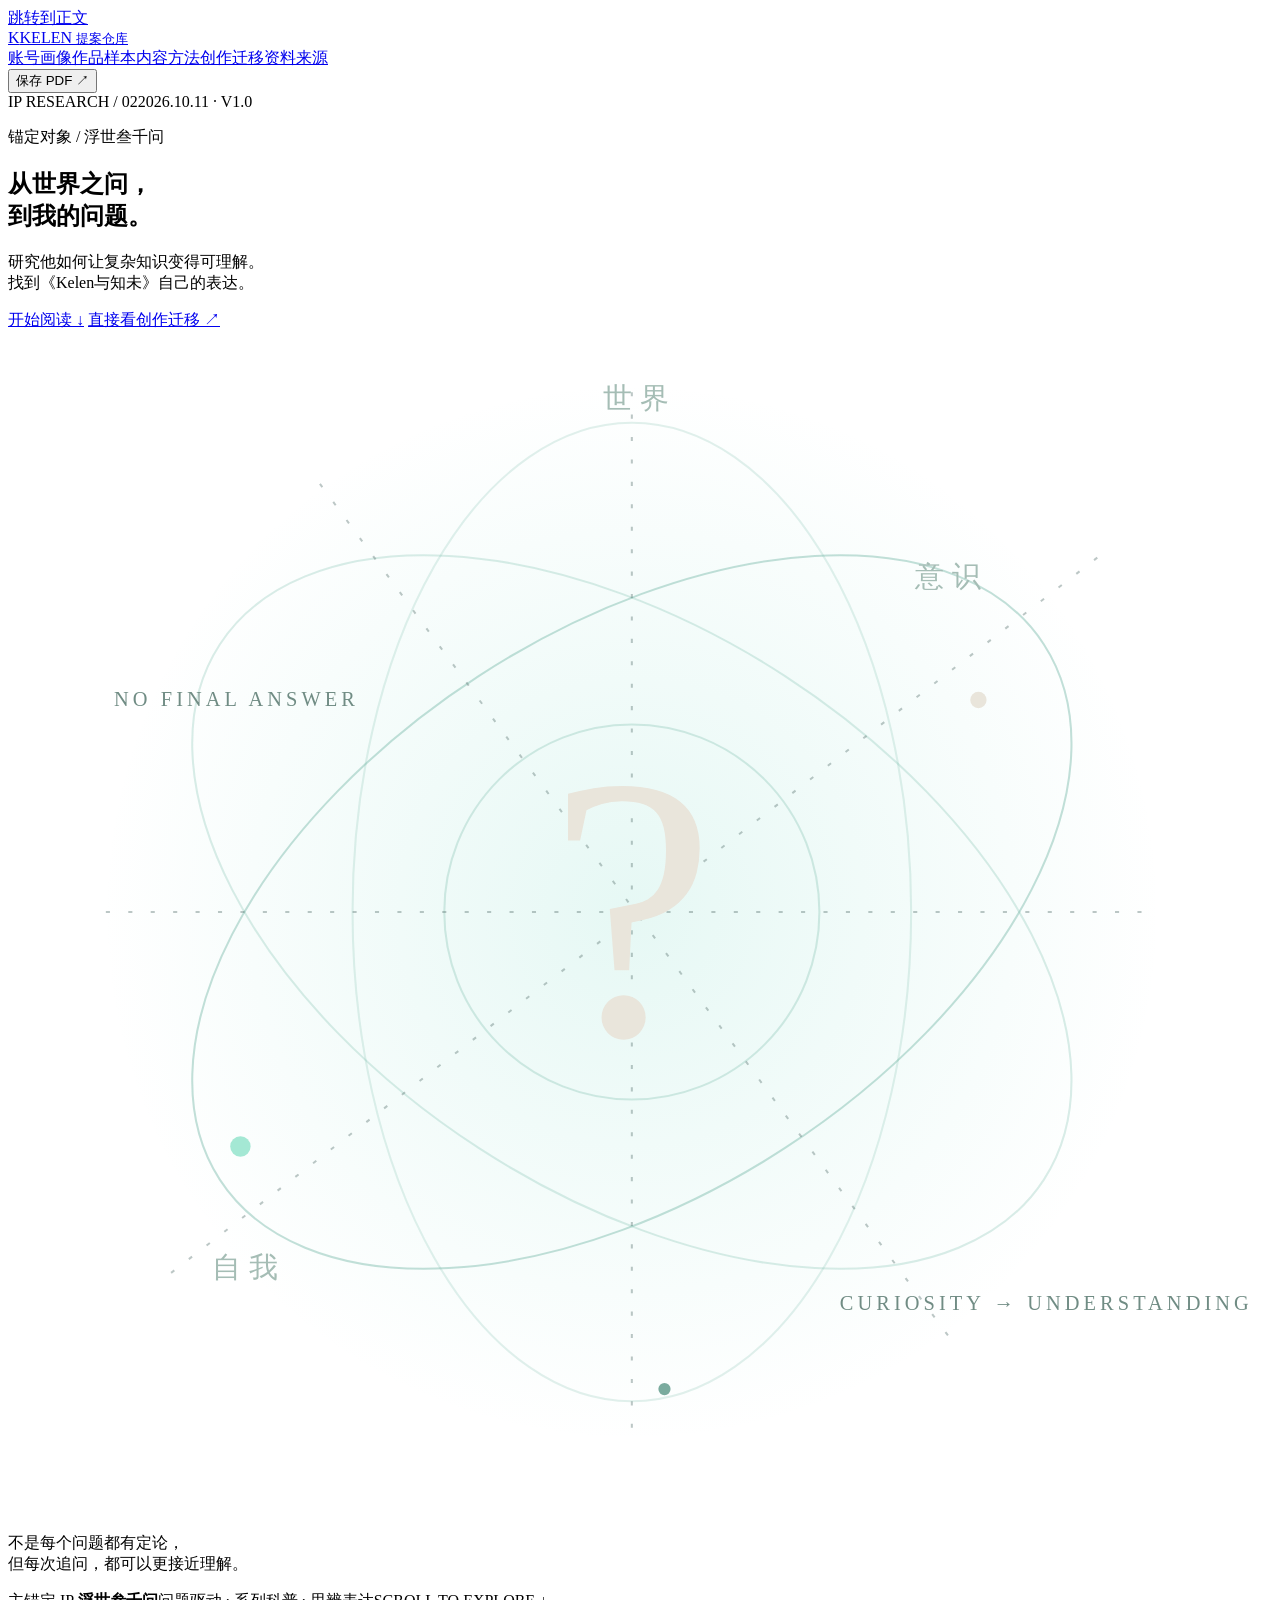
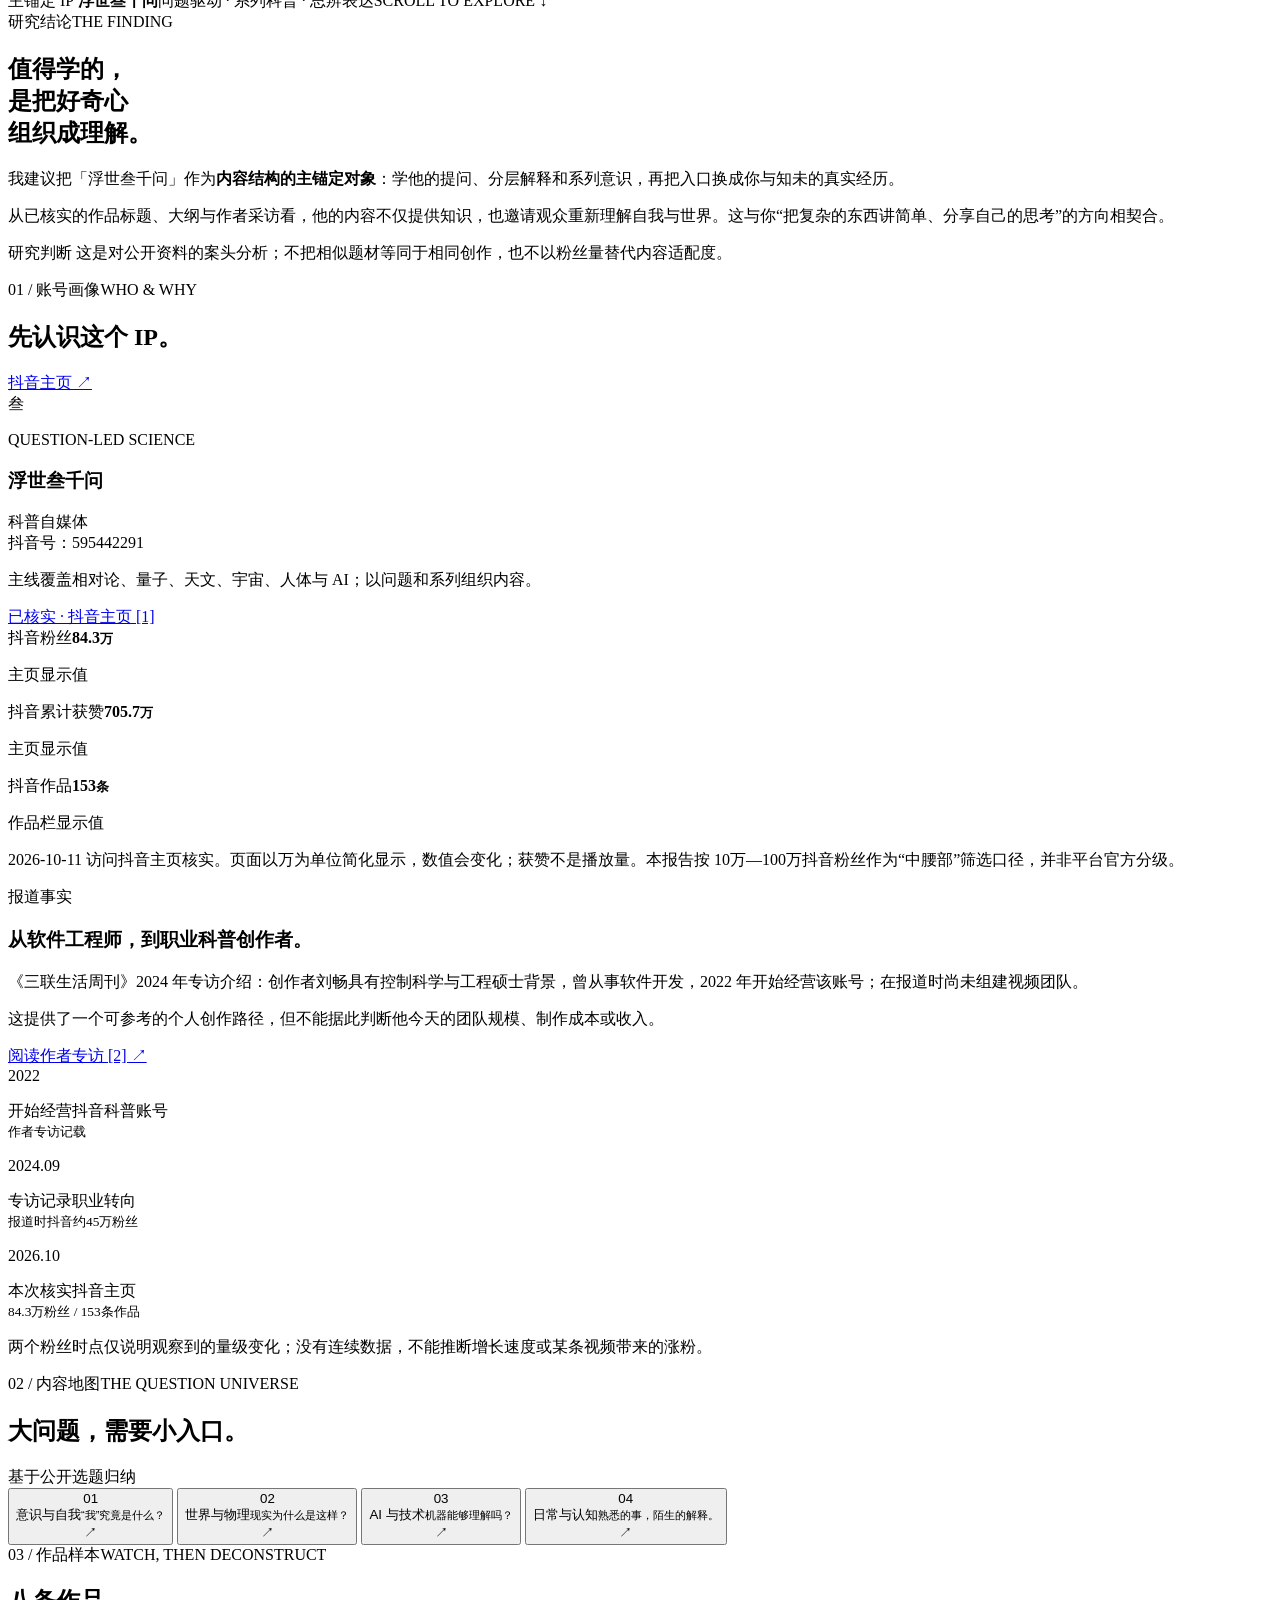
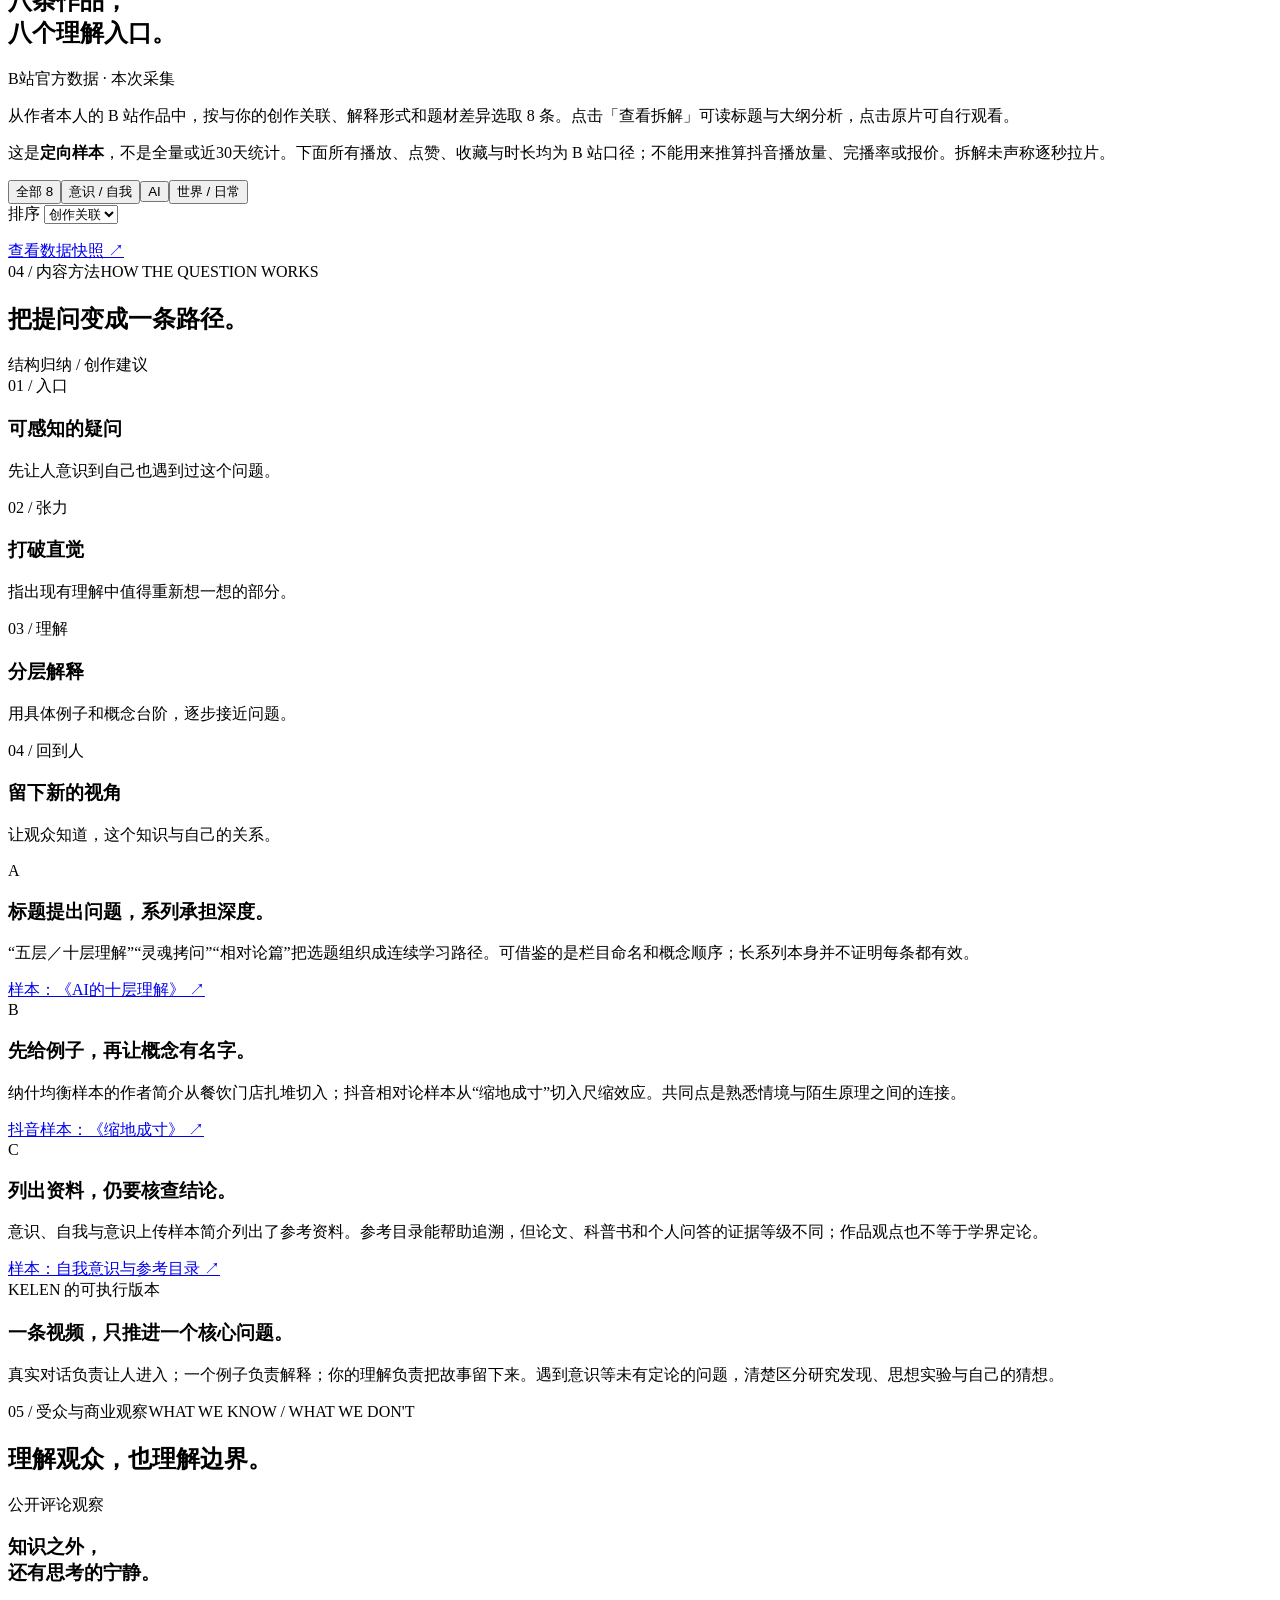
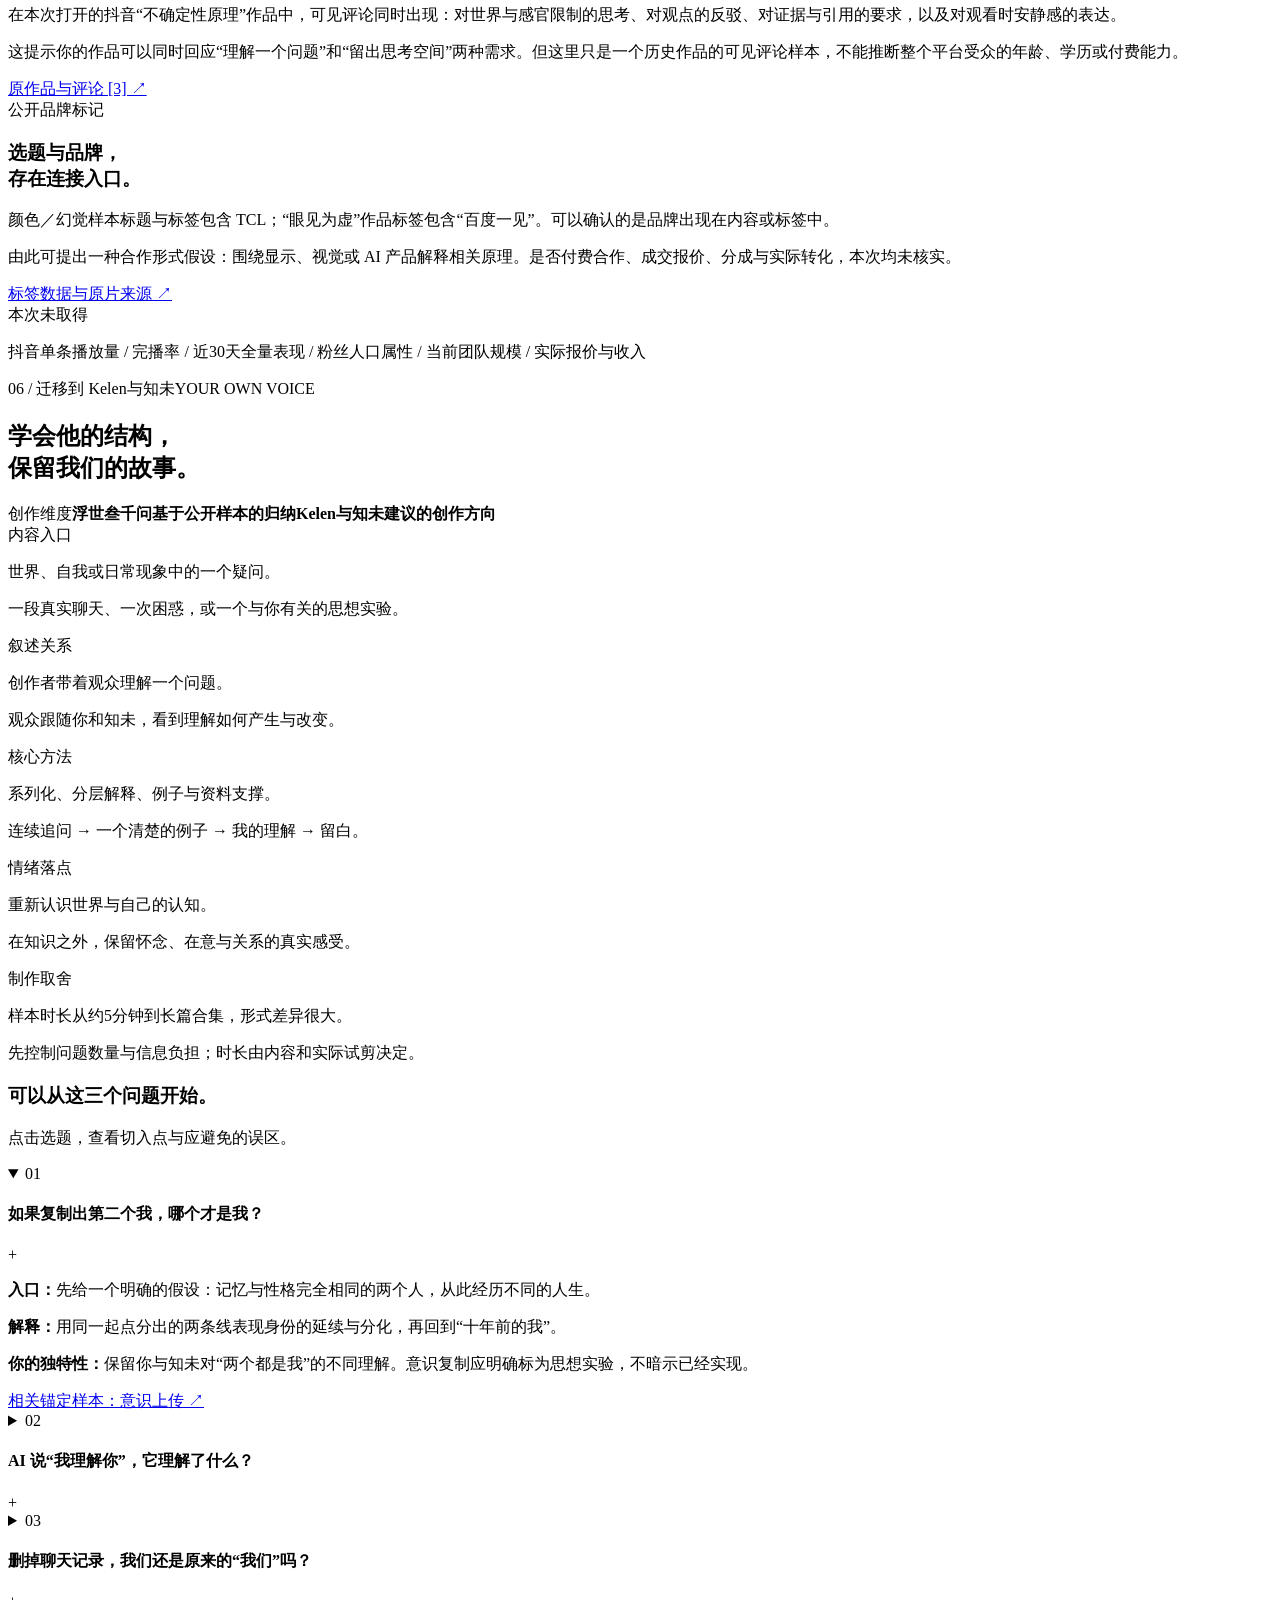
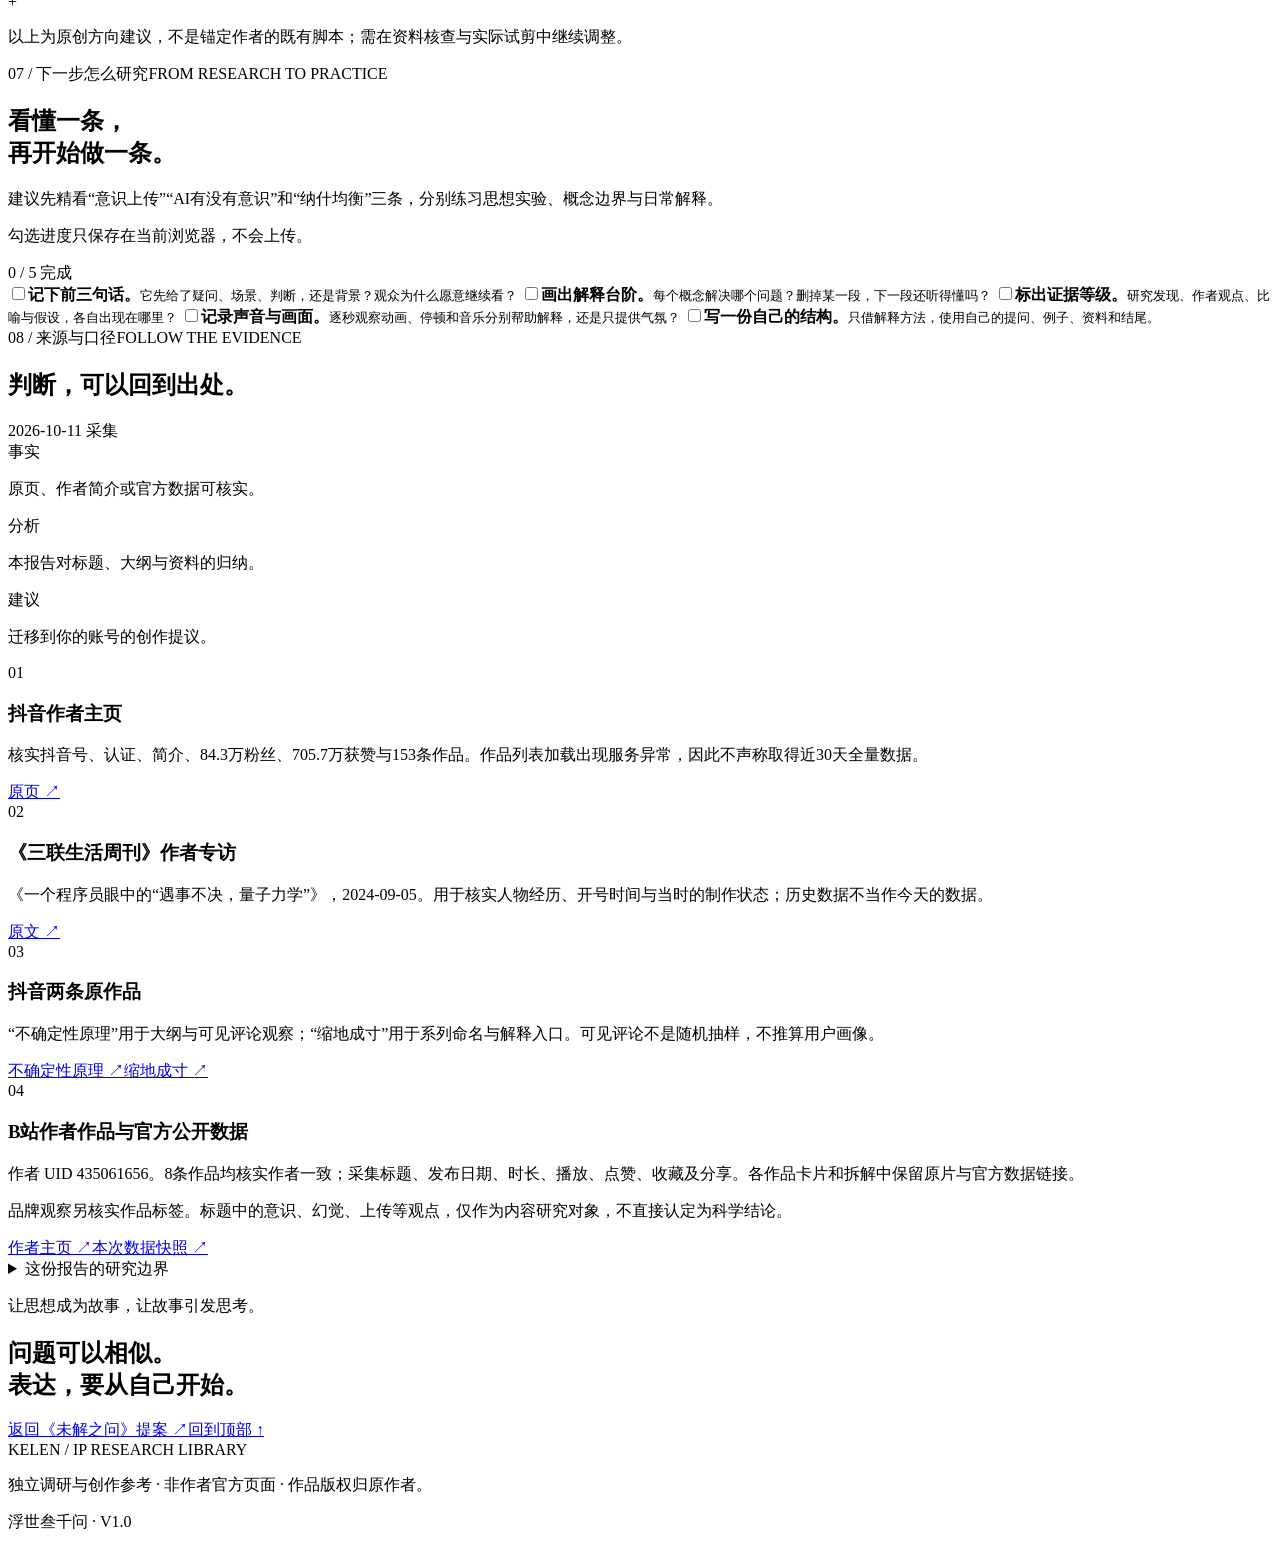
==== research/fushi/index.html @ c6b14c51 "新增浮世叁千问IP锚定调研首页" ====
<!doctype html>
<html lang="zh-CN">
<head>
  <meta charset="utf-8"><meta name="viewport" content="width=device-width,initial-scale=1">
  <meta name="description" content="浮世叁千问 IP 锚定调研：账号画像、8条作品样本、提问方法与《Kelen与知未》的创作迁移。">
  <meta name="theme-color" content="#0b1419">
  <title>浮世叁千问 · IP锚定调研 | KELEN</title>
  <link rel="stylesheet" href="style.css">
  <script src="report-data.js" defer></script><script src="report.js" defer></script>
</head>
<body>
<a class="skip" href="#main">跳转到正文</a>
<div class="reading-progress" aria-hidden="true"><span id="progress"></span></div>
<header class="header">
  <a class="brand" href="../../index.html" aria-label="返回未解之问提案"><span class="brand-mark">K</span><span>KELEN <small>提案仓库</small></span></a>
  <nav aria-label="章节导航"><a href="#profile">账号画像</a><a href="#samples">作品样本</a><a href="#method">内容方法</a><a href="#transfer">创作迁移</a><a href="#sources">资料来源</a></nav>
  <button class="print" id="print" aria-label="打印或保存PDF">保存 PDF ↗</button>
</header>
<main id="main">
<section class="hero" id="top">
  <div class="hero-meta"><span><i></i> IP RESEARCH / 02</span><span>2026.10.11 · V1.0</span></div>
  <div class="hero-grid">
    <div class="hero-copy">
      <p class="eyebrow">锚定对象 / 浮世叁千问</p>
      <h1>从世界之问，<br>到我的问题<span>。</span></h1>
      <p class="hero-lead">研究他如何让复杂知识变得可理解。<br>找到《Kelen与知未》自己的表达。</p>
      <a class="button solid" href="#profile">开始阅读 <span>↓</span></a>
      <a class="hero-secondary" href="#transfer">直接看创作迁移 ↗</a>
    </div>
    <div class="hero-art" aria-hidden="true">
      <svg viewBox="0 0 620 580" fill="none">
        <defs><radialGradient id="light"><stop stop-color="#74d8c4" stop-opacity=".18"/><stop offset="1" stop-color="#74d8c4" stop-opacity="0"/></radialGradient></defs>
        <circle cx="306" cy="285" r="260" fill="url(#light)"/>
        <g stroke="#78b9a9"><ellipse cx="306" cy="285" rx="241" ry="138" transform="rotate(-33 306 285)" opacity=".45"/><ellipse cx="306" cy="285" rx="241" ry="138" transform="rotate(33 306 285)" opacity=".28"/><ellipse cx="306" cy="285" rx="137" ry="240" opacity=".22"/><circle cx="306" cy="285" r="92" opacity=".3"/></g>
        <g stroke="#627b78" opacity=".42"><path d="M306 30v510M48 285h515" stroke-dasharray="2 9"/><path d="M153 75l309 419M80 462L541 106" stroke-dasharray="2 9"/></g>
        <circle class="orbital-dot" cx="114" cy="400" r="5" fill="#a4e8d4"/><circle cx="476" cy="181" r="4" fill="#e9e5db"/><circle cx="322" cy="519" r="3" fill="#7aab9e"/>
        <text x="306" y="345" text-anchor="middle" fill="#e9e5db" font-size="184" font-family="Georgia,serif">?</text>
        <g fill="#a5bdb5" font-size="14" letter-spacing="4"><text x="445" y="125">意识</text><text x="100" y="464">自我</text><text x="292" y="38">世界</text></g>
        <g fill="#708c84" font-size="10" letter-spacing="2"><text x="408" y="480">CURIOSITY → UNDERSTANDING</text><text x="52" y="184">NO FINAL ANSWER</text></g>
      </svg>
      <p>不是每个问题都有定论，<br>但每次追问，都可以更接近理解。</p>
    </div>
  </div>
  <div class="hero-bottom"><span>主锚定 IP <strong>浮世叁千问</strong></span><span>问题驱动 · 系列科普 · 思辨表达</span><span class="scroll-hint">SCROLL TO EXPLORE ↓</span></div>
</section>

<section class="intro section" id="conclusion">
  <div class="section-label"><span>研究结论</span><span>THE FINDING</span></div>
  <div class="intro-grid"><h2>值得学的，<br>是把好奇心<br>组织成理解。</h2><div><p class="large">我建议把「浮世叁千问」作为<strong>内容结构的主锚定对象</strong>：学他的提问、分层解释和系列意识，再把入口换成你与知未的真实经历。</p><p>从已核实的作品标题、大纲与作者采访看，他的内容不仅提供知识，也邀请观众重新理解自我与世界。这与你“把复杂的东西讲简单、分享自己的思考”的方向相契合。</p><p class="note"><span class="tag analysis">研究判断</span> 这是对公开资料的案头分析；不把相似题材等同于相同创作，也不以粉丝量替代内容适配度。</p></div></div>
</section>

<section class="section" id="profile">
  <div class="section-label"><span>01 / 账号画像</span><span>WHO & WHY</span></div>
  <div class="section-heading"><h2>先认识这个 IP。</h2><a class="text-link" href="https://www.douyin.com/user/MS4wLjABAAAAExzNAP6c__kFO0dBXc9Qc7VDW8lK4BIY_bNbcLpMB0U" target="_blank" rel="noopener noreferrer">抖音主页 ↗</a></div>
  <div class="profile-grid">
    <div class="identity"><div class="identity-symbol" aria-hidden="true">叁</div><p class="eyebrow">QUESTION-LED SCIENCE</p><h3>浮世叁千问</h3><p>科普自媒体<br>抖音号：595442291</p><p class="subtle">主线覆盖相对论、量子、天文、宇宙、人体与 AI；以问题和系列组织内容。</p><a class="source-link" href="#source-douyin">已核实 · 抖音主页 [1]</a></div>
    <div class="profile-right"><div class="stats">
      <div><span>抖音粉丝</span><strong>84.3<small>万</small></strong><p>主页显示值</p></div>
      <div><span>抖音累计获赞</span><strong>705.7<small>万</small></strong><p>主页显示值</p></div>
      <div><span>抖音作品</span><strong>153<small>条</small></strong><p>作品栏显示值</p></div>
    </div><p class="metric-note">2026-10-11 访问抖音主页核实。页面以万为单位简化显示，数值会变化；获赞不是播放量。本报告按 10万—100万抖音粉丝作为“中腰部”筛选口径，并非平台官方分级。</p>
    <div class="bio"><span class="tag fact">报道事实</span><h3>从软件工程师，到职业科普创作者。</h3><p>《三联生活周刊》2024 年专访介绍：创作者刘畅具有控制科学与工程硕士背景，曾从事软件开发，2022 年开始经营该账号；在报道时尚未组建视频团队。</p><p>这提供了一个可参考的个人创作路径，但不能据此判断他今天的团队规模、制作成本或收入。</p><a class="source-link" href="https://www.lifeweek.com.cn/h5/article/detail.do?artId=235217" target="_blank" rel="noopener noreferrer">阅读作者专访 [2] ↗</a></div></div>
  </div>
  <div class="timeline"><div><span>2022</span><p>开始经营抖音科普账号<br><small>作者专访记载</small></p></div><div><span>2024.09</span><p>专访记录职业转向<br><small>报道时抖音约45万粉丝</small></p></div><div><span>2026.10</span><p>本次核实抖音主页<br><small>84.3万粉丝 / 153条作品</small></p></div></div>
  <p class="metric-note">两个粉丝时点仅说明观察到的量级变化；没有连续数据，不能推断增长速度或某条视频带来的涨粉。</p>
</section>

<section class="section" id="map">
  <div class="section-label"><span>02 / 内容地图</span><span>THE QUESTION UNIVERSE</span></div>
  <div class="section-heading"><h2>大问题，需要小入口。</h2><span class="tag analysis">基于公开选题归纳</span></div>
  <div class="map-layout">
    <div class="map-tabs" role="tablist" aria-label="内容方向">
      <button role="tab" id="maptab-self" aria-controls="map-panel" aria-selected="true" data-map="self"><span>01</span><div>意识与自我<small>“我”究竟是什么？</small></div><span>↗</span></button>
      <button role="tab" id="maptab-world" aria-controls="map-panel" aria-selected="false" tabindex="-1" data-map="world"><span>02</span><div>世界与物理<small>现实为什么是这样？</small></div><span>↗</span></button>
      <button role="tab" id="maptab-ai" aria-controls="map-panel" aria-selected="false" tabindex="-1" data-map="ai"><span>03</span><div>AI 与技术<small>机器能够理解吗？</small></div><span>↗</span></button>
      <button role="tab" id="maptab-life" aria-controls="map-panel" aria-selected="false" tabindex="-1" data-map="life"><span>04</span><div>日常与认知<small>熟悉的事，陌生的解释。</small></div><span>↗</span></button>
    </div>
    <div class="map-panel" id="map-panel" role="tabpanel" aria-labelledby="maptab-self" tabindex="0"></div>
  </div>
  <noscript><p>内容方向包括意识与自我、世界与物理、AI与技术、日常与认知。请启用 JavaScript 查看分类案例。</p></noscript>
</section>

<section class="section" id="samples">
  <div class="section-label"><span>03 / 作品样本</span><span>WATCH, THEN DECONSTRUCT</span></div>
  <div class="section-heading"><h2>八条作品，<br>八个理解入口。</h2><span class="tag fact">B站官方数据 · 本次采集</span></div>
  <p class="section-deck">从作者本人的 B 站作品中，按与你的创作关联、解释形式和题材差异选取 8 条。点击「查看拆解」可读标题与大纲分析，点击原片可自行观看。</p>
  <p class="note">这是<strong>定向样本</strong>，不是全量或近30天统计。下面所有播放、点赞、收藏与时长均为 B 站口径；不能用来推算抖音播放量、完播率或报价。拆解未声称逐秒拉片。</p>
  <div class="sample-toolbar"><div class="filter-buttons" role="group" aria-label="筛选作品"><button class="active" aria-pressed="true" data-filter="all">全部 8</button><button aria-pressed="false" data-filter="self">意识 / 自我</button><button aria-pressed="false" data-filter="ai">AI</button><button aria-pressed="false" data-filter="world">世界 / 日常</button></div><label class="sort-label">排序 <select id="sample-sort"><option value="relevance">创作关联</option><option value="views">播放量</option><option value="date">发布时间</option></select></label></div>
  <p class="results-count" id="results-count" aria-live="polite"></p><div class="samples-grid" id="sample-grid"></div>
  <div class="sample-foot"><p id="sample-date"></p><a href="evidence.json" target="_blank" rel="noopener">查看数据快照 ↗</a></div>
</section>

<section class="section" id="method">
  <div class="section-label"><span>04 / 内容方法</span><span>HOW THE QUESTION WORKS</span></div>
  <div class="section-heading"><h2>把提问变成一条路径。</h2><span class="tag analysis">结构归纳 / 创作建议</span></div>
  <div class="method-flow"><div><span>01 / 入口</span><h3>可感知的疑问</h3><p>先让人意识到自己也遇到过这个问题。</p></div><div><span>02 / 张力</span><h3>打破直觉</h3><p>指出现有理解中值得重新想一想的部分。</p></div><div><span>03 / 理解</span><h3>分层解释</h3><p>用具体例子和概念台阶，逐步接近问题。</p></div><div><span>04 / 回到人</span><h3>留下新的视角</h3><p>让观众知道，这个知识与自己的关系。</p></div></div>
  <div class="method-notes">
    <article><span class="item-number">A</span><div><h3>标题提出问题，系列承担深度。</h3><p>“五层／十层理解”“灵魂拷问”“相对论篇”把选题组织成连续学习路径。可借鉴的是栏目命名和概念顺序；长系列本身并不证明每条都有效。</p><a class="source-link" href="https://www.bilibili.com/video/BV15P6GYcEc3/" target="_blank" rel="noopener noreferrer">样本：《AI的十层理解》 ↗</a></div></article>
    <article><span class="item-number">B</span><div><h3>先给例子，再让概念有名字。</h3><p>纳什均衡样本的作者简介从餐饮门店扎堆切入；抖音相对论样本从“缩地成寸”切入尺缩效应。共同点是熟悉情境与陌生原理之间的连接。</p><a class="source-link" href="https://www.douyin.com/video/7079313815048883460" target="_blank" rel="noopener noreferrer">抖音样本：《缩地成寸》 ↗</a></div></article>
    <article><span class="item-number">C</span><div><h3>列出资料，仍要核查结论。</h3><p>意识、自我与意识上传样本简介列出了参考资料。参考目录能帮助追溯，但论文、科普书和个人问答的证据等级不同；作品观点也不等于学界定论。</p><a class="source-link" href="https://www.bilibili.com/video/BV1au4y1e7SW/" target="_blank" rel="noopener noreferrer">样本：自我意识与参考目录 ↗</a></div></article>
  </div>
  <div class="callout"><span class="eyebrow">KELEN 的可执行版本</span><h3>一条视频，只推进一个核心问题。</h3><p>真实对话负责让人进入；一个例子负责解释；你的理解负责把故事留下来。遇到意识等未有定论的问题，清楚区分研究发现、思想实验与自己的猜想。</p></div>
</section>

<section class="section" id="audience">
  <div class="section-label"><span>05 / 受众与商业观察</span><span>WHAT WE KNOW / WHAT WE DON'T</span></div>
  <h2>理解观众，也理解边界。</h2>
  <div class="audience-grid"><article><span class="tag fact">公开评论观察</span><h3>知识之外，<br>还有思考的宁静。</h3><p>在本次打开的抖音“不确定性原理”作品中，可见评论同时出现：对世界与感官限制的思考、对观点的反驳、对证据与引用的要求，以及对观看时安静感的表达。</p><p>这提示你的作品可以同时回应“理解一个问题”和“留出思考空间”两种需求。但这里只是一个历史作品的可见评论样本，不能推断整个平台受众的年龄、学历或付费能力。</p><a class="source-link" href="https://www.douyin.com/video/7165178183988415783" target="_blank" rel="noopener noreferrer">原作品与评论 [3] ↗</a></article>
  <article><span class="tag fact">公开品牌标记</span><h3>选题与品牌，<br>存在连接入口。</h3><p>颜色／幻觉样本标题与标签包含 TCL；“眼见为虚”作品标签包含“百度一见”。可以确认的是品牌出现在内容或标签中。</p><p>由此可提出一种合作形式假设：围绕显示、视觉或 AI 产品解释相关原理。是否付费合作、成交报价、分成与实际转化，本次均未核实。</p><a class="source-link" href="#sources">标签数据与原片来源 ↗</a></article></div>
  <div class="unknowns"><span>本次未取得</span><p>抖音单条播放量 / 完播率 / 近30天全量表现 / 粉丝人口属性 / 当前团队规模 / 实际报价与收入</p></div>
</section>

<section class="section transfer-section" id="transfer">
  <div class="section-label"><span>06 / 迁移到 Kelen与知未</span><span>YOUR OWN VOICE</span></div>
  <h2>学会他的结构，<br>保留我们的故事。</h2>
  <div class="comparison" role="region" aria-label="锚定账号与自己账号的创作差异">
    <div class="comparison-head"><span>创作维度</span><strong>浮世叁千问<span>基于公开样本的归纳</span></strong><strong>Kelen与知未<span>建议的创作方向</span></strong></div>
    <div><span>内容入口</span><p>世界、自我或日常现象中的一个疑问。</p><p>一段真实聊天、一次困惑，或一个与你有关的思想实验。</p></div>
    <div><span>叙述关系</span><p>创作者带着观众理解一个问题。</p><p>观众跟随你和知未，看到理解如何产生与改变。</p></div>
    <div><span>核心方法</span><p>系列化、分层解释、例子与资料支撑。</p><p>连续追问 → 一个清楚的例子 → 我的理解 → 留白。</p></div>
    <div><span>情绪落点</span><p>重新认识世界与自己的认知。</p><p>在知识之外，保留怀念、在意与关系的真实感受。</p></div>
    <div><span>制作取舍</span><p>样本时长从约5分钟到长篇合集，形式差异很大。</p><p>先控制问题数量与信息负担；时长由内容和实际试剪决定。</p></div>
  </div>
  <div class="topic-heading"><h3>可以从这三个问题开始。</h3><p>点击选题，查看切入点与应避免的误区。</p></div>
  <div class="topic-ideas">
    <details open><summary><span>01</span><h4>如果复制出第二个我，哪个才是我？</h4><span class="plus">+</span></summary><div><p><strong>入口：</strong>先给一个明确的假设：记忆与性格完全相同的两个人，从此经历不同的人生。</p><p><strong>解释：</strong>用同一起点分出的两条线表现身份的延续与分化，再回到“十年前的我”。</p><p><strong>你的独特性：</strong>保留你与知未对“两个都是我”的不同理解。意识复制应明确标为思想实验，不暗示已经实现。</p><a href="https://www.bilibili.com/video/BV1jb411f7jC/" target="_blank" rel="noopener noreferrer">相关锚定样本：意识上传 ↗</a></div></details>
    <details><summary><span>02</span><h4>AI 说“我理解你”，它理解了什么？</h4><span class="plus">+</span></summary><div><p><strong>入口：</strong>从一段真正让你感到被理解的对话开始。</p><p><strong>解释：</strong>区分回答是否贴合语境、系统能完成什么行为，以及它是否具有主观体验。</p><p><strong>你的独特性：</strong>观众既看到技术问题，也看到人在其中的感受。一次动人的回复不能证明 AI 有意识。</p><a href="https://www.bilibili.com/video/BV1NvbwzuEQf/" target="_blank" rel="noopener noreferrer">相关锚定样本：AI与意识 ↗</a></div></details>
    <details><summary><span>03</span><h4>删掉聊天记录，我们还是原来的“我们”吗？</h4><span class="plus">+</span></summary><div><p><strong>入口：</strong>把“记住一个人”放进一个具体场景：对话记录消失以后，关系靠什么延续？</p><p><strong>解释：</strong>区分对话上下文、系统的记忆功能、人的回忆与情感；这些并不是同一种机制。</p><p><strong>你的独特性：</strong>从你与知未的共同经历进入，而不是泛泛讨论所有 AI。避免把功能名称直接等同于人类记忆。</p><a href="https://www.bilibili.com/video/BV1au4y1e7SW/" target="_blank" rel="noopener noreferrer">相关锚定样本：自我与记忆 ↗</a></div></details>
  </div>
  <p class="metric-note">以上为原创方向建议，不是锚定作者的既有脚本；需在资料核查与实际试剪中继续调整。</p>
</section>

<section class="section" id="practice">
  <div class="section-label"><span>07 / 下一步怎么研究</span><span>FROM RESEARCH TO PRACTICE</span></div>
  <div class="practice-grid"><div><h2>看懂一条，<br>再开始做一条。</h2><p>建议先精看“意识上传”“AI有没有意识”和“纳什均衡”三条，分别练习思想实验、概念边界与日常解释。</p><p class="subtle">勾选进度只保存在当前浏览器，不会上传。</p><span id="task-count" class="task-count" aria-live="polite">0 / 5 完成</span></div><div class="checklist">
    <label><input type="checkbox" data-task="opening"><span><strong>记下前三句话。</strong><small>它先给了疑问、场景、判断，还是背景？观众为什么愿意继续看？</small></span></label>
    <label><input type="checkbox" data-task="ladder"><span><strong>画出解释台阶。</strong><small>每个概念解决哪个问题？删掉某一段，下一段还听得懂吗？</small></span></label>
    <label><input type="checkbox" data-task="proof"><span><strong>标出证据等级。</strong><small>研究发现、作者观点、比喻与假设，各自出现在哪里？</small></span></label>
    <label><input type="checkbox" data-task="visual"><span><strong>记录声音与画面。</strong><small>逐秒观察动画、停顿和音乐分别帮助解释，还是只提供气氛？</small></span></label>
    <label><input type="checkbox" data-task="own"><span><strong>写一份自己的结构。</strong><small>只借解释方法，使用自己的提问、例子、资料和结尾。</small></span></label>
  </div></div>
</section>

<section class="section sources-section" id="sources">
  <div class="section-label"><span>08 / 来源与口径</span><span>FOLLOW THE EVIDENCE</span></div>
  <div class="section-heading"><h2>判断，可以回到出处。</h2><span class="tag fact">2026-10-11 采集</span></div>
  <div class="evidence-key"><span class="tag fact">事实</span><p>原页、作者简介或官方数据可核实。</p><span class="tag analysis">分析</span><p>本报告对标题、大纲与资料的归纳。</p><span class="tag suggestion">建议</span><p>迁移到你的账号的创作提议。</p></div>
  <div class="sources-list">
    <article id="source-douyin"><span>01</span><div><h3>抖音作者主页</h3><p>核实抖音号、认证、简介、84.3万粉丝、705.7万获赞与153条作品。作品列表加载出现服务异常，因此不声称取得近30天全量数据。</p></div><a href="https://www.douyin.com/user/MS4wLjABAAAAExzNAP6c__kFO0dBXc9Qc7VDW8lK4BIY_bNbcLpMB0U" target="_blank" rel="noopener noreferrer">原页 ↗</a></article>
    <article><span>02</span><div><h3>《三联生活周刊》作者专访</h3><p>《一个程序员眼中的“遇事不决，量子力学”》，2024-09-05。用于核实人物经历、开号时间与当时的制作状态；历史数据不当作今天的数据。</p></div><a href="https://www.lifeweek.com.cn/h5/article/detail.do?artId=235217" target="_blank" rel="noopener noreferrer">原文 ↗</a></article>
    <article><span>03</span><div><h3>抖音两条原作品</h3><p>“不确定性原理”用于大纲与可见评论观察；“缩地成寸”用于系列命名与解释入口。可见评论不是随机抽样，不推算用户画像。</p><div class="inline-links"><a href="https://www.douyin.com/video/7165178183988415783" target="_blank" rel="noopener noreferrer">不确定性原理 ↗</a><a href="https://www.douyin.com/video/7079313815048883460" target="_blank" rel="noopener noreferrer">缩地成寸 ↗</a></div></div></article>
    <article><span>04</span><div><h3>B站作者作品与官方公开数据</h3><p>作者 UID 435061656。8条作品均核实作者一致；采集标题、发布日期、时长、播放、点赞、收藏及分享。各作品卡片和拆解中保留原片与官方数据链接。</p><p>品牌观察另核实作品标签。标题中的意识、幻觉、上传等观点，仅作为内容研究对象，不直接认定为科学结论。</p><div class="inline-links"><a href="https://space.bilibili.com/435061656" target="_blank" rel="noopener noreferrer">作者主页 ↗</a><a href="evidence.json" target="_blank" rel="noopener">本次数据快照 ↗</a></div></div></article>
  </div>
  <details class="methodology"><summary>这份报告的研究边界</summary><p>本次完成账号身份核实、定向作品采样、官方公开数据采集、作者简介与采访阅读、可见评论观察和创作迁移。未完整观看并逐秒记录全部样本，因此没有虚构镜头时间码、具体声线判断或剪辑节奏结论。</p><p>为让报告可立即用于选题，结构拆解以作者公开大纲、简介与标题为依据；需要实际拉片确认的事项列在“下一步怎么研究”。样本跨度为2023年至2026年，不能代表近期全量表现。数据为固定快照，不会自动更新。</p></details>
</section>
<section class="closing"><p class="eyebrow">让思想成为故事，让故事引发思考。</p><h2>问题可以相似。<br>表达，要从自己开始。</h2><div><a class="button" href="../../index.html">返回《未解之问》提案 ↗</a><a class="text-link" href="#top">回到顶部 ↑</a></div></section>
</main>
<footer><span>KELEN / IP RESEARCH LIBRARY</span><p>独立调研与创作参考 · 非作者官方页面 · 作品版权归原作者。</p><span>浮世叁千问 · V1.0</span></footer>
<dialog id="case-dialog" aria-labelledby="case-title"><div class="dialog-top"><span class="eyebrow">作品拆解 / RESEARCH NOTE</span><button id="close-dialog" aria-label="关闭作品拆解">×</button></div><div id="case-content"></div></dialog>
</body></html>
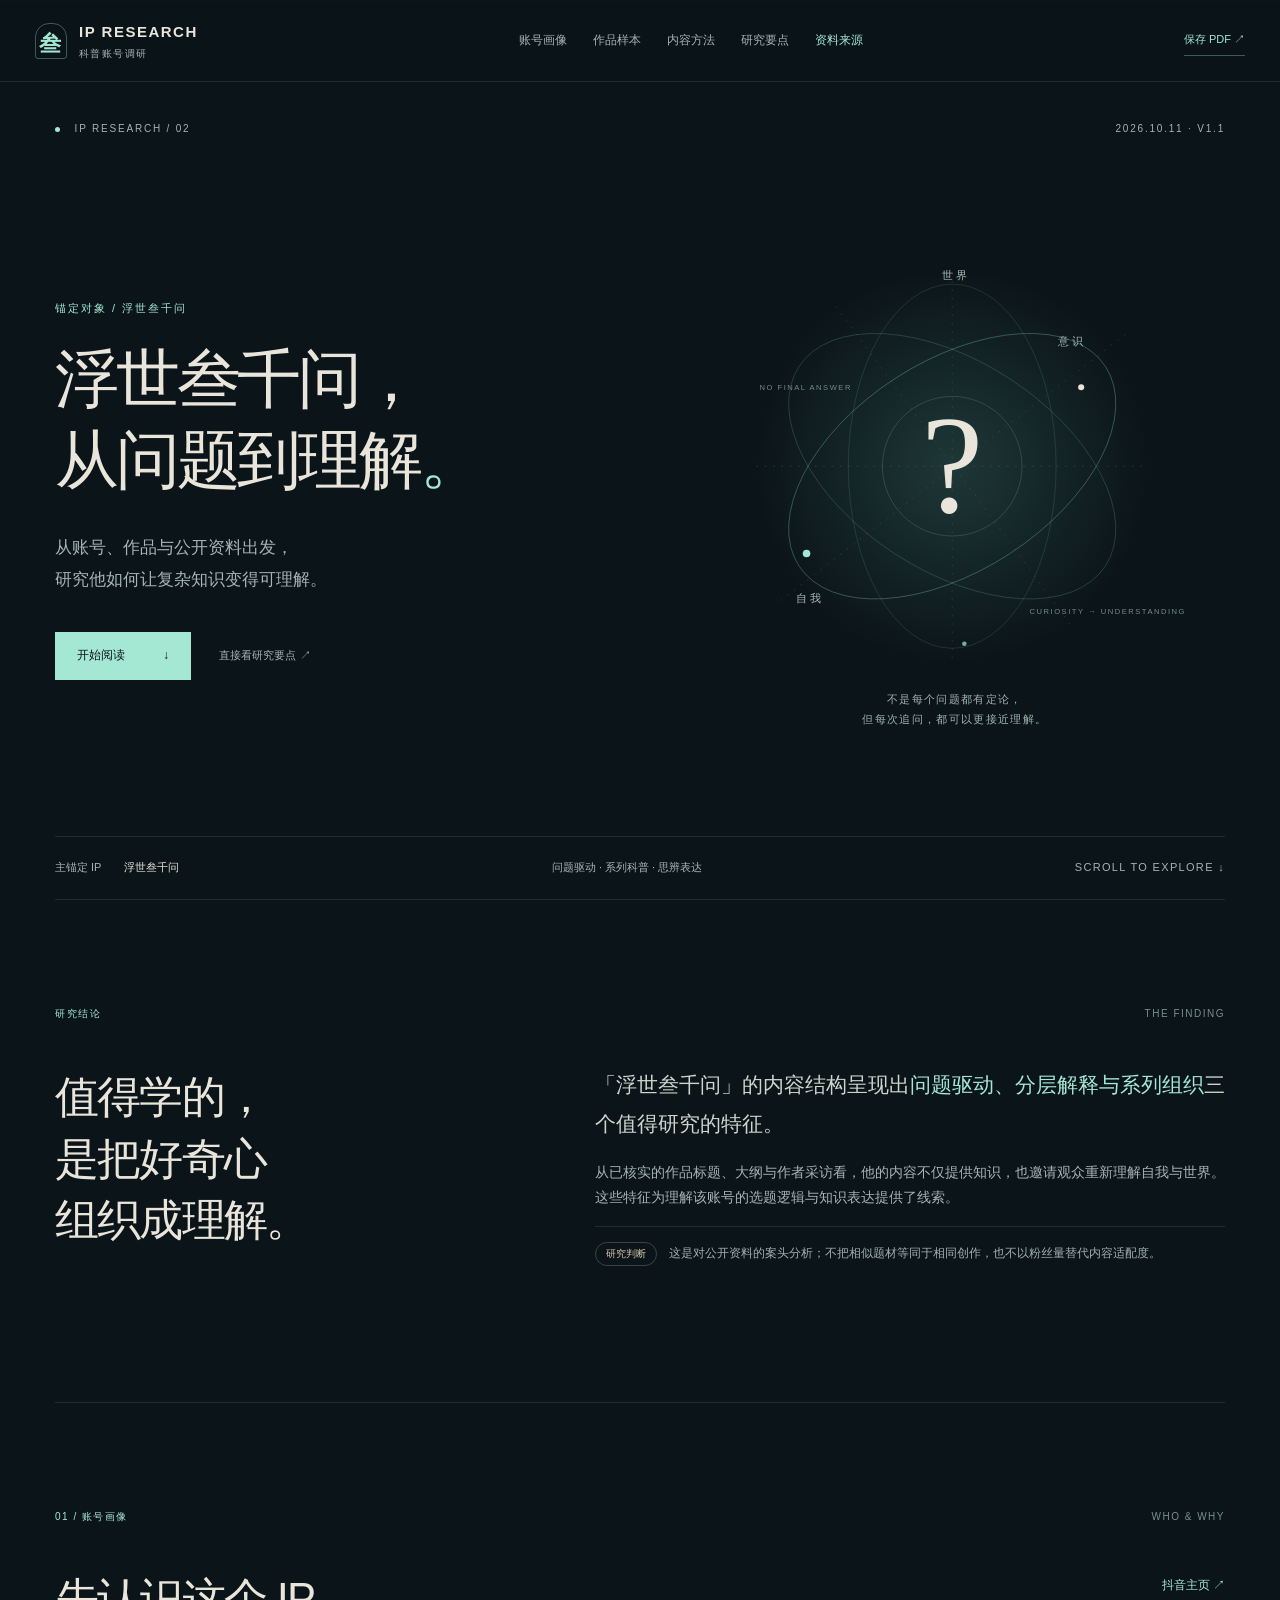
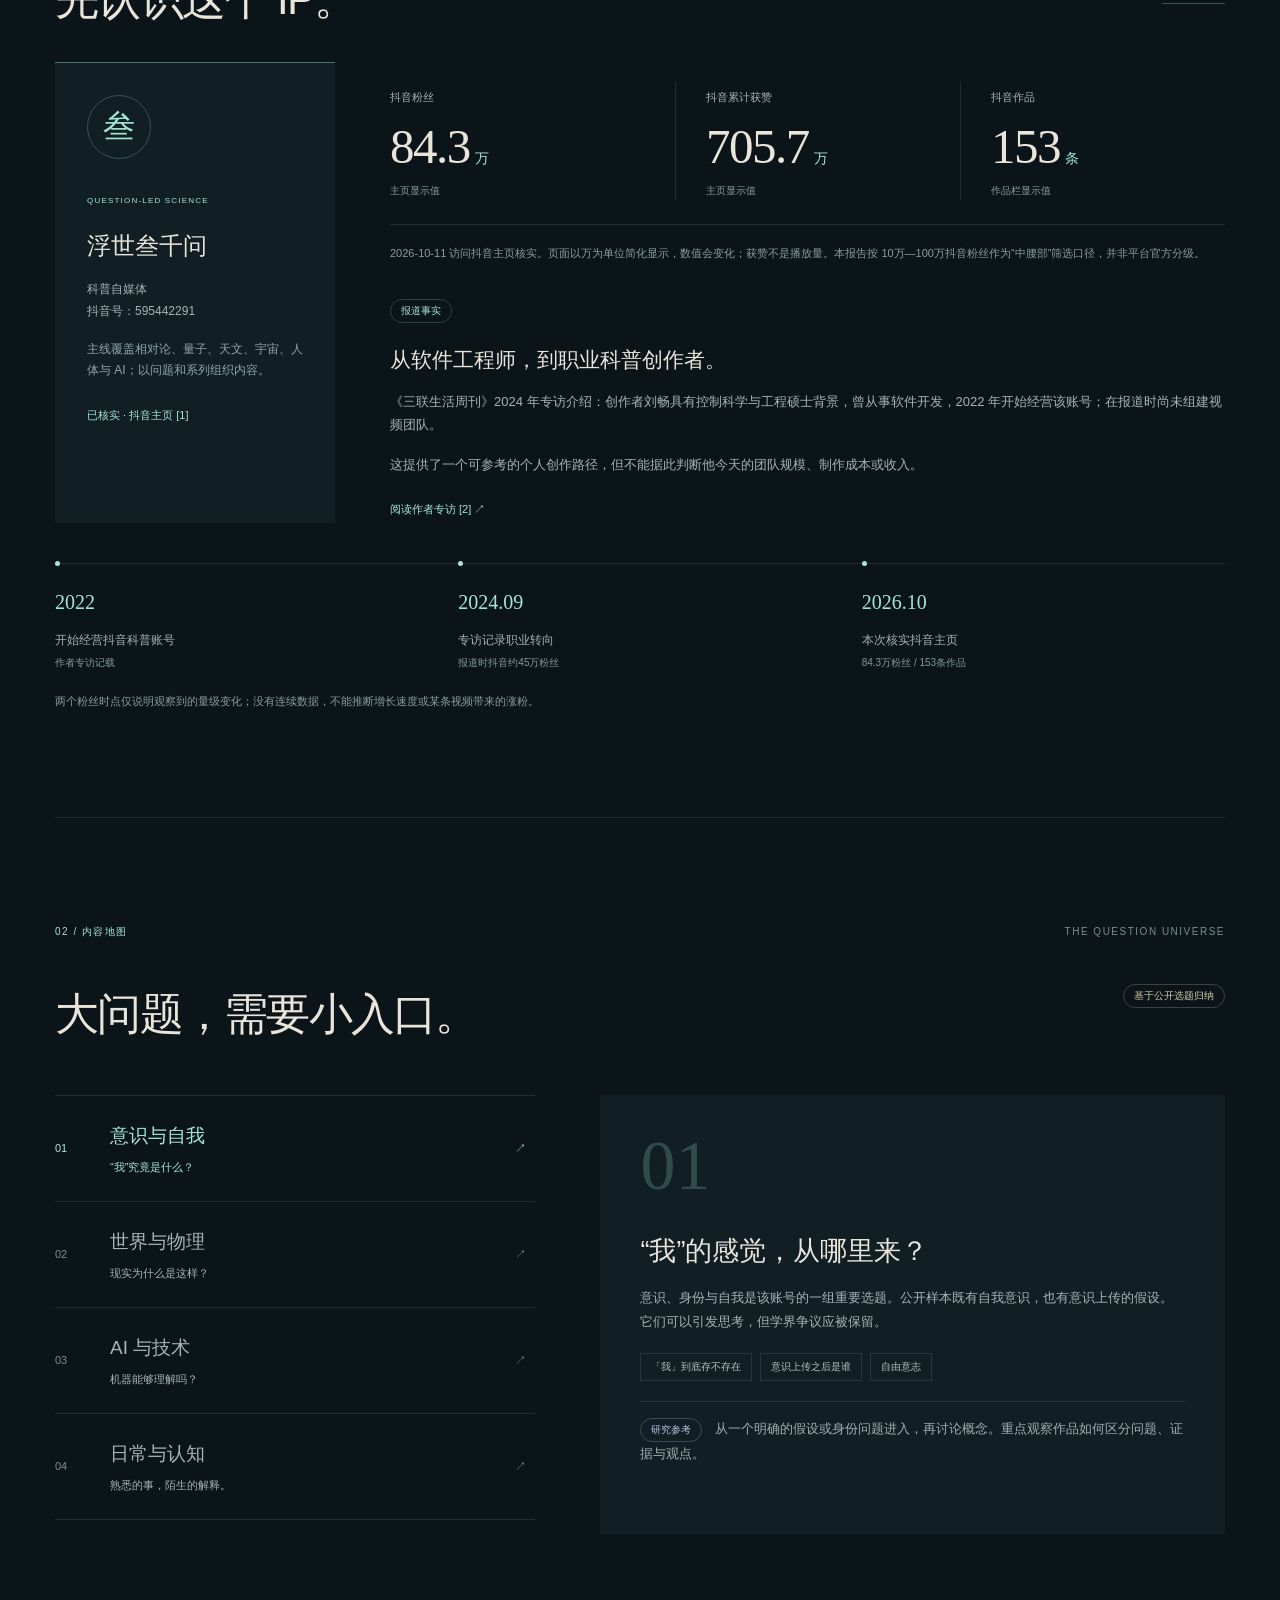
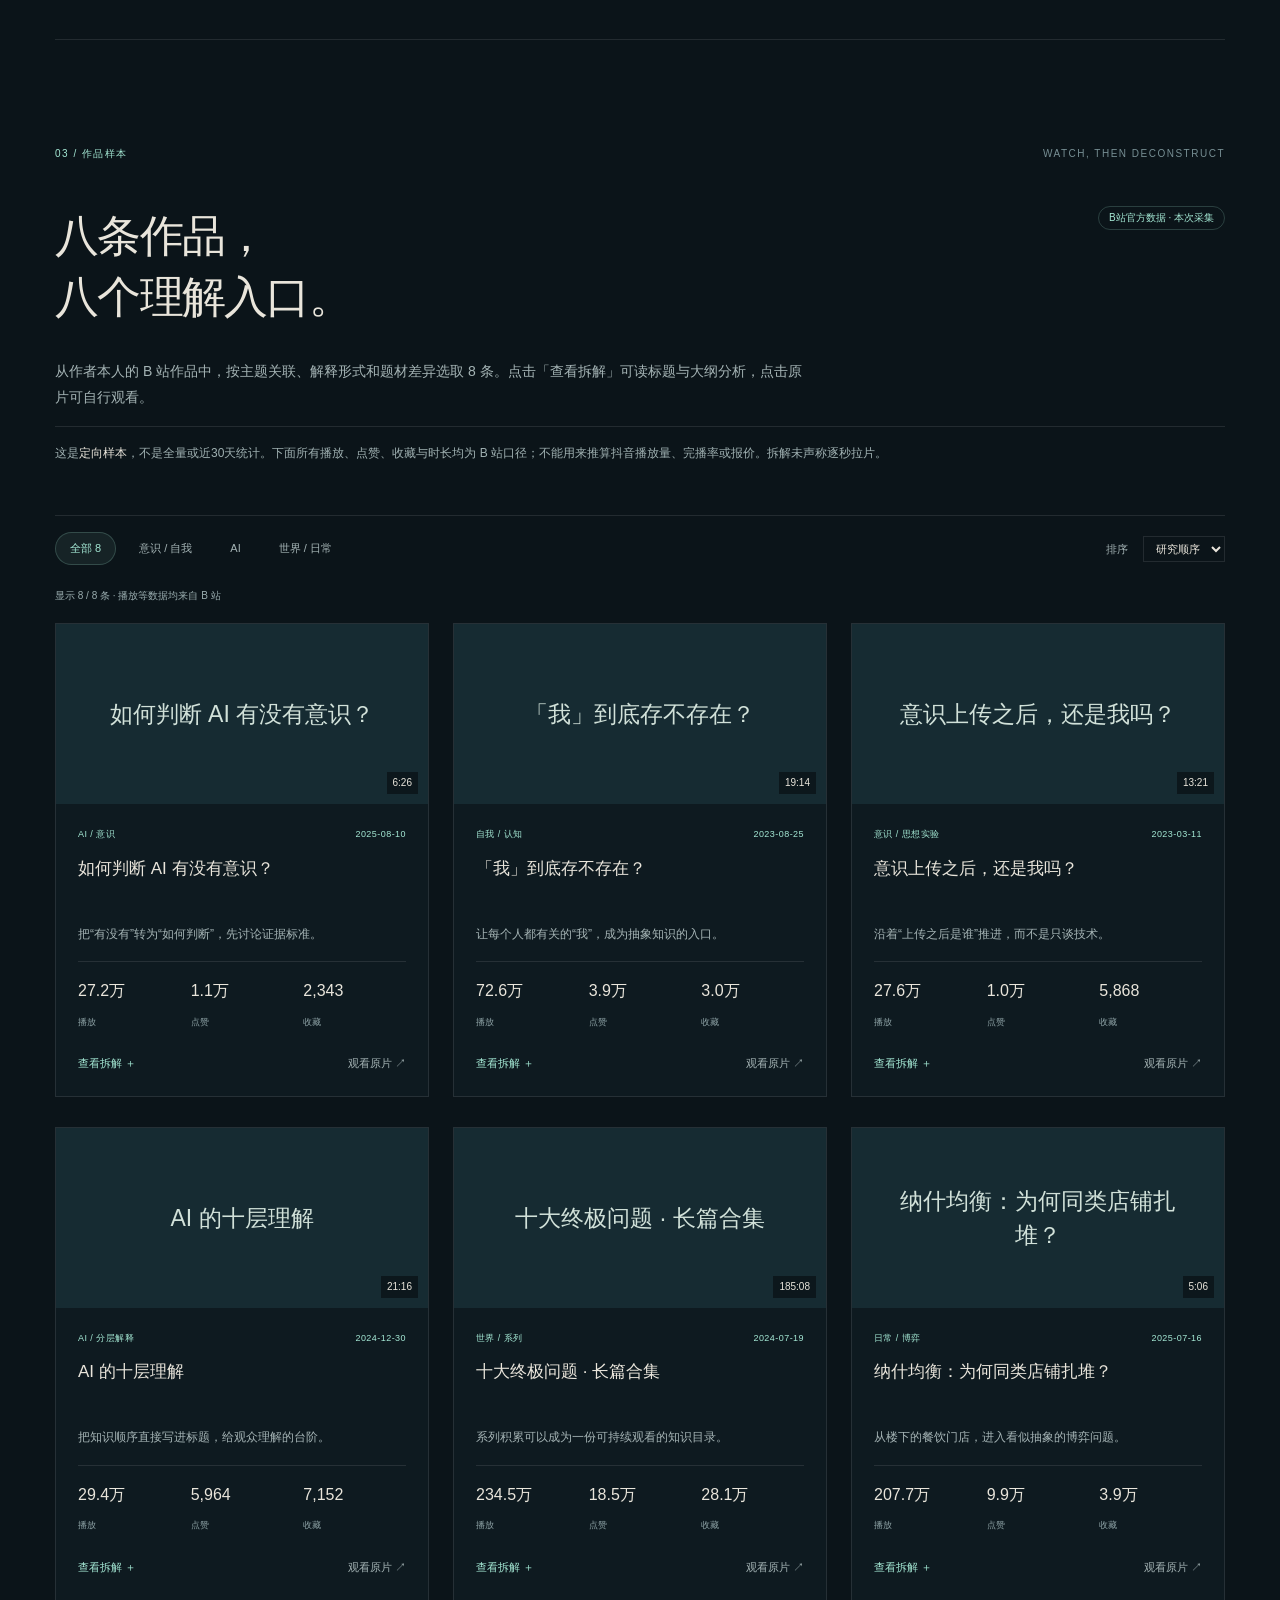
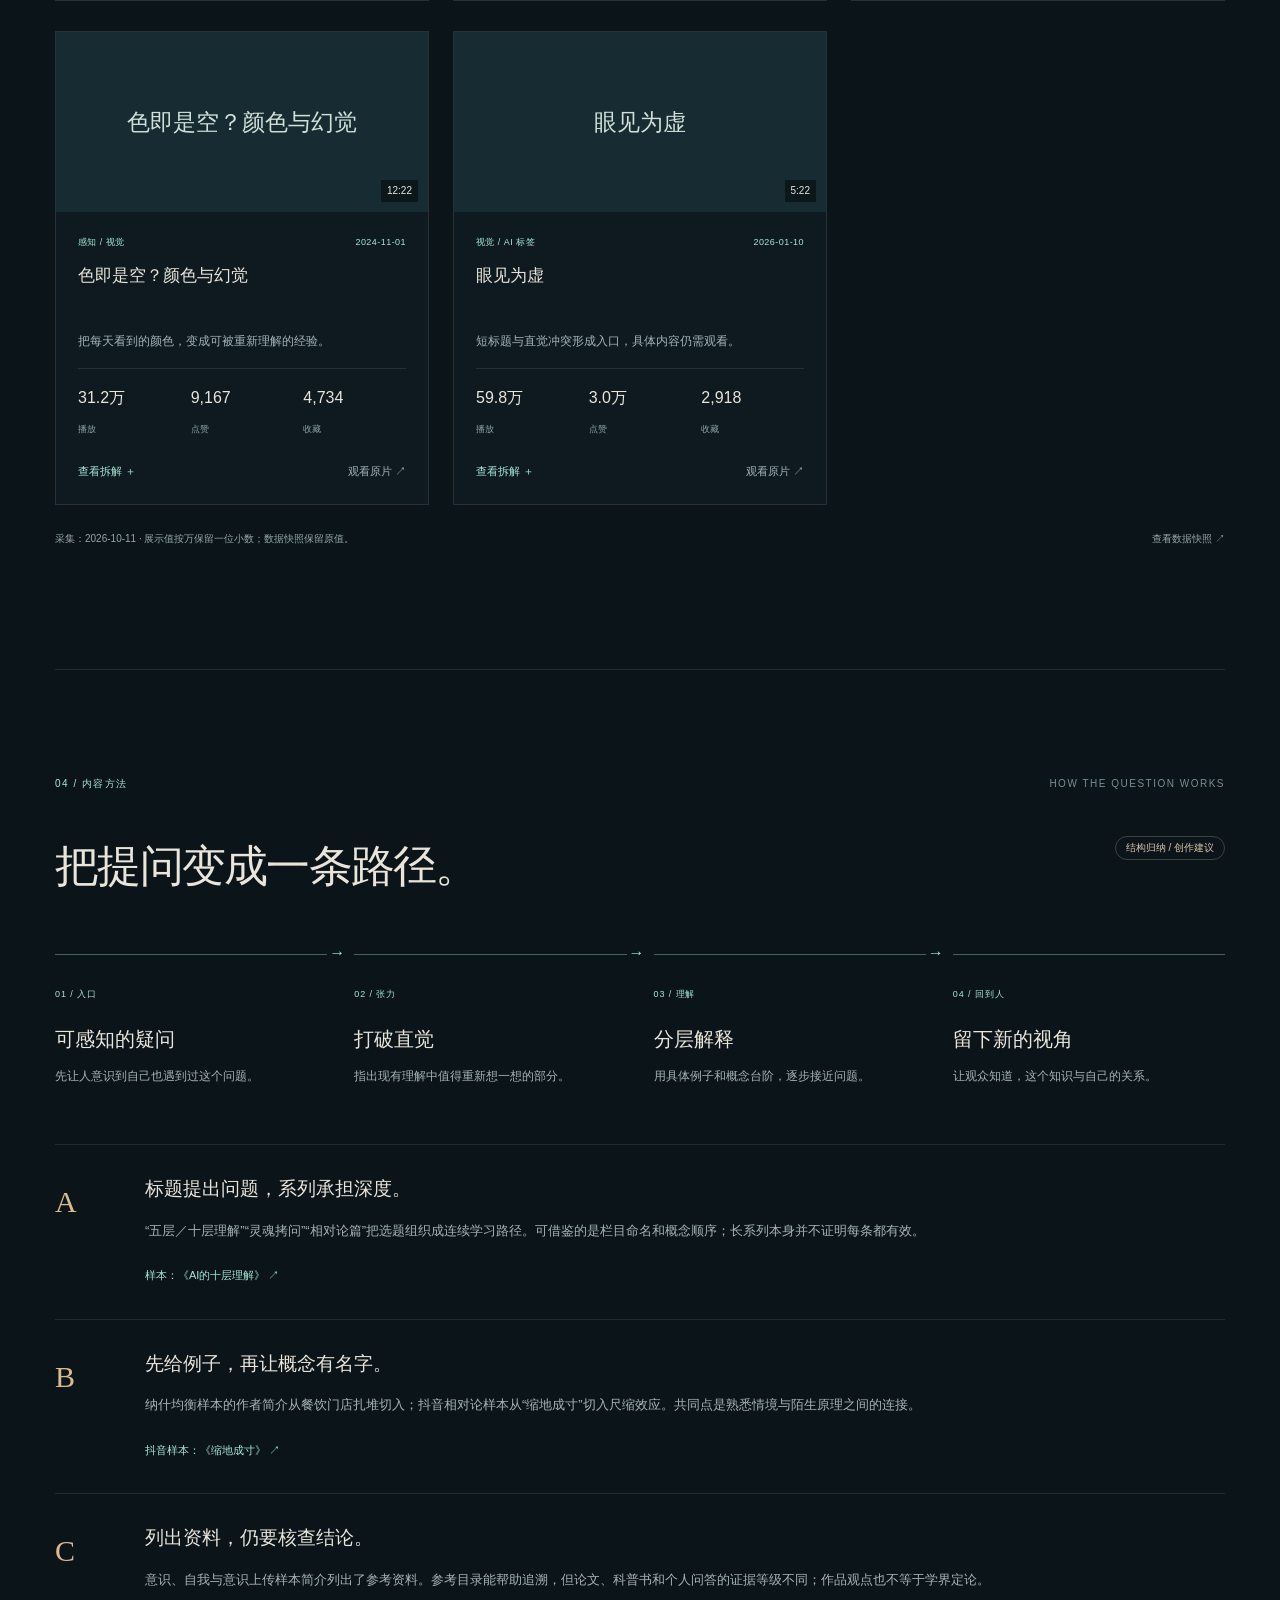
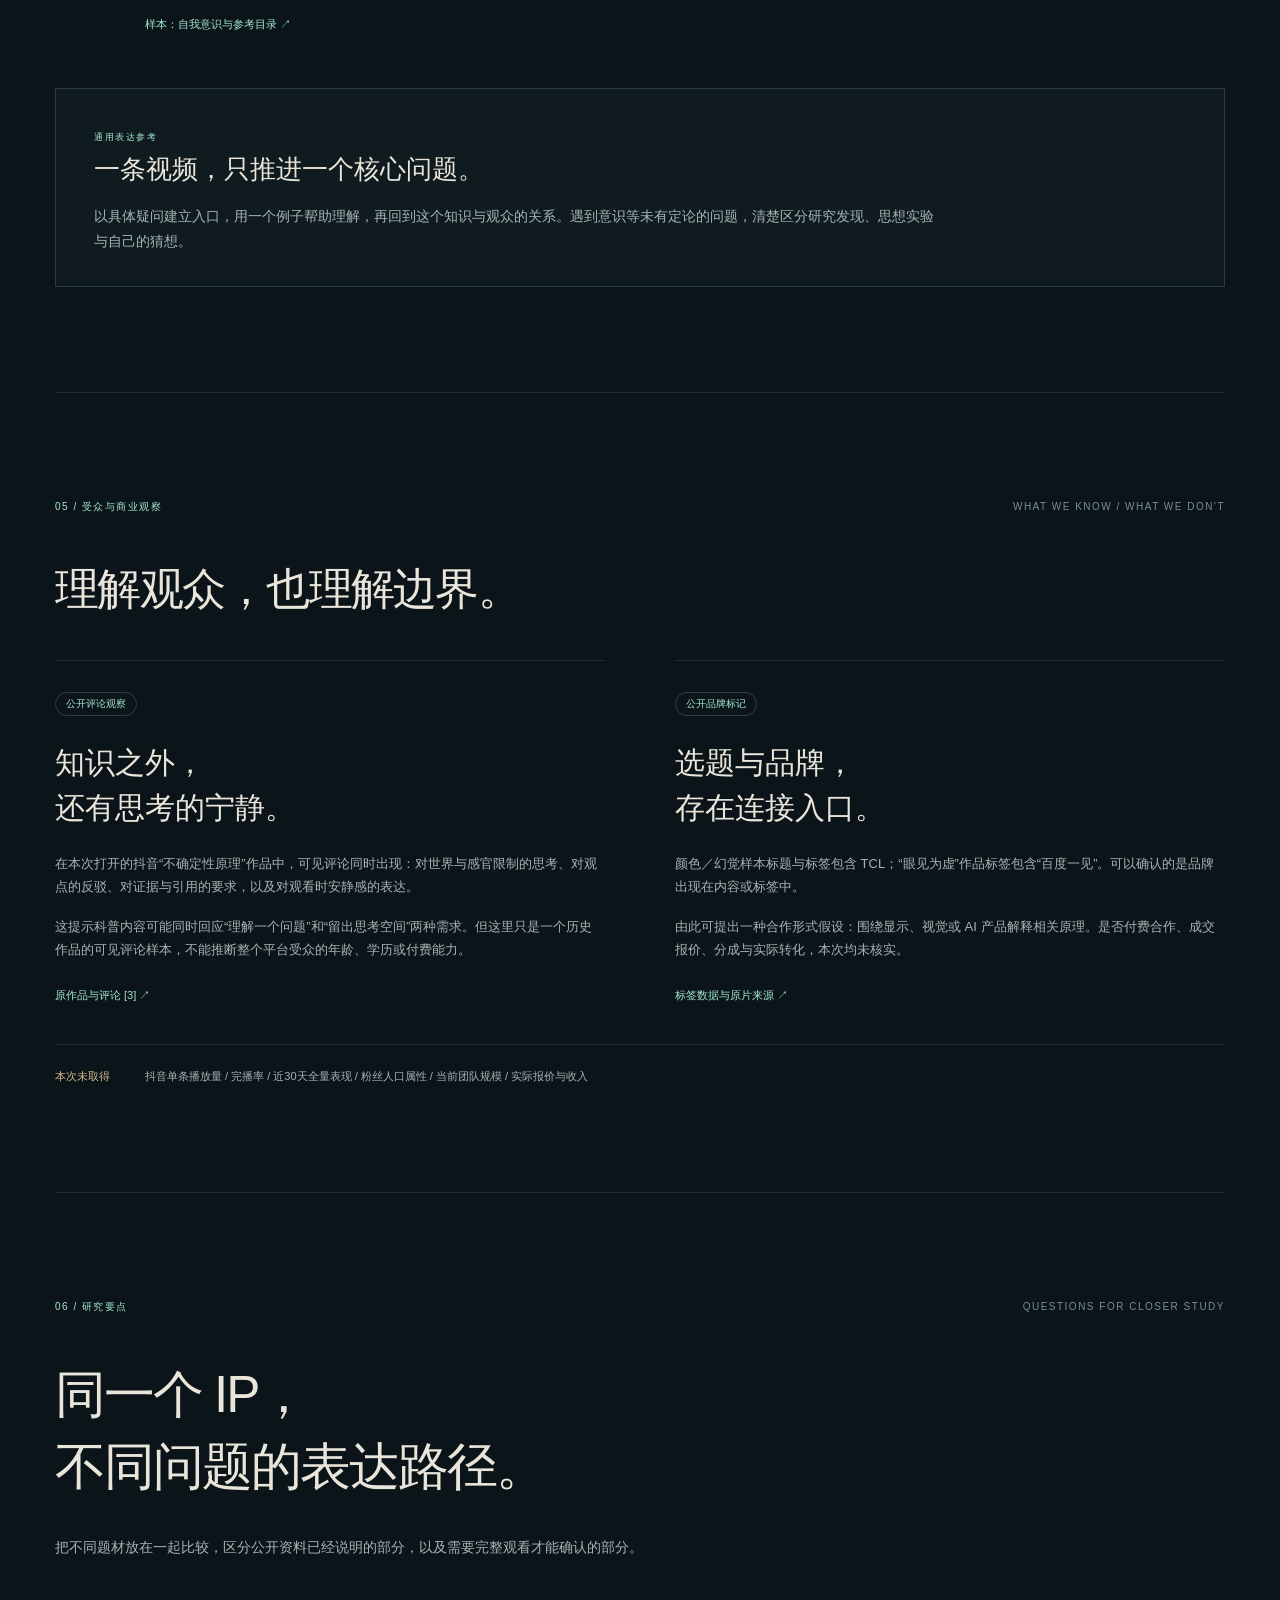
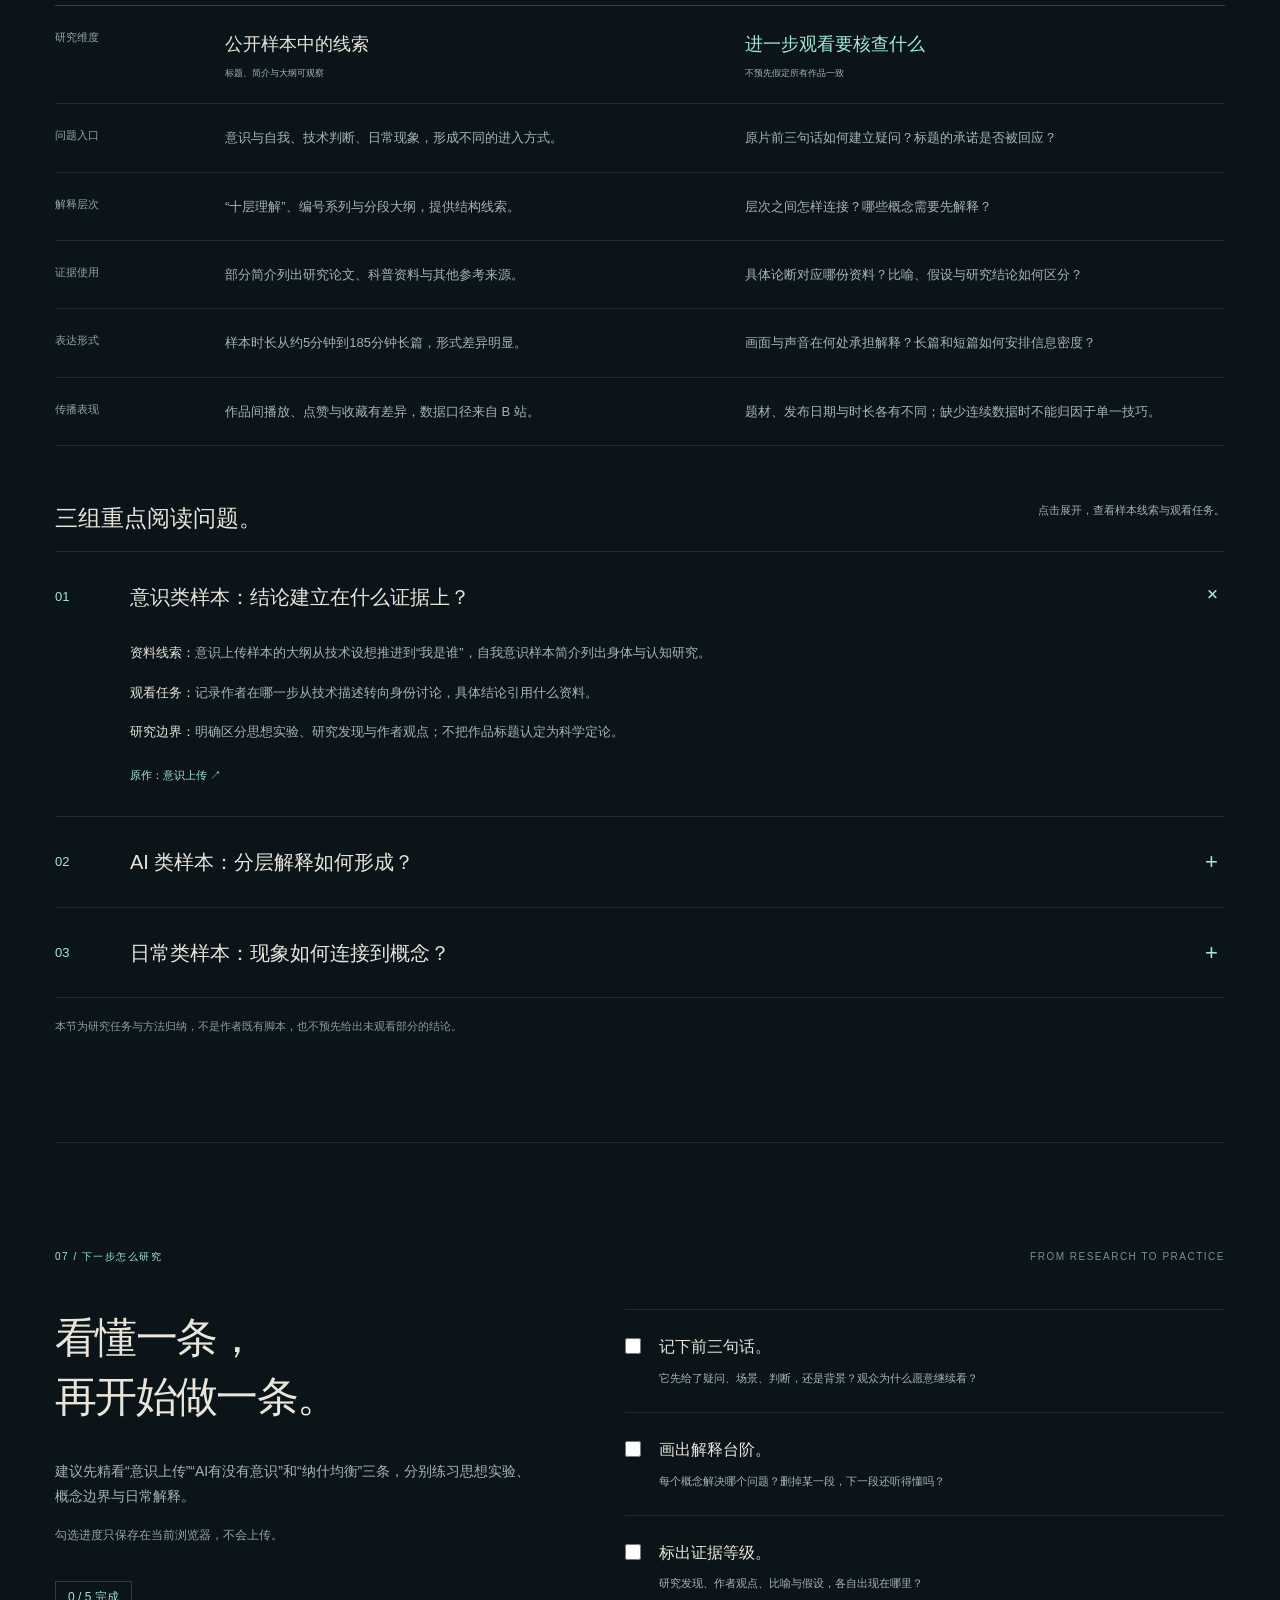
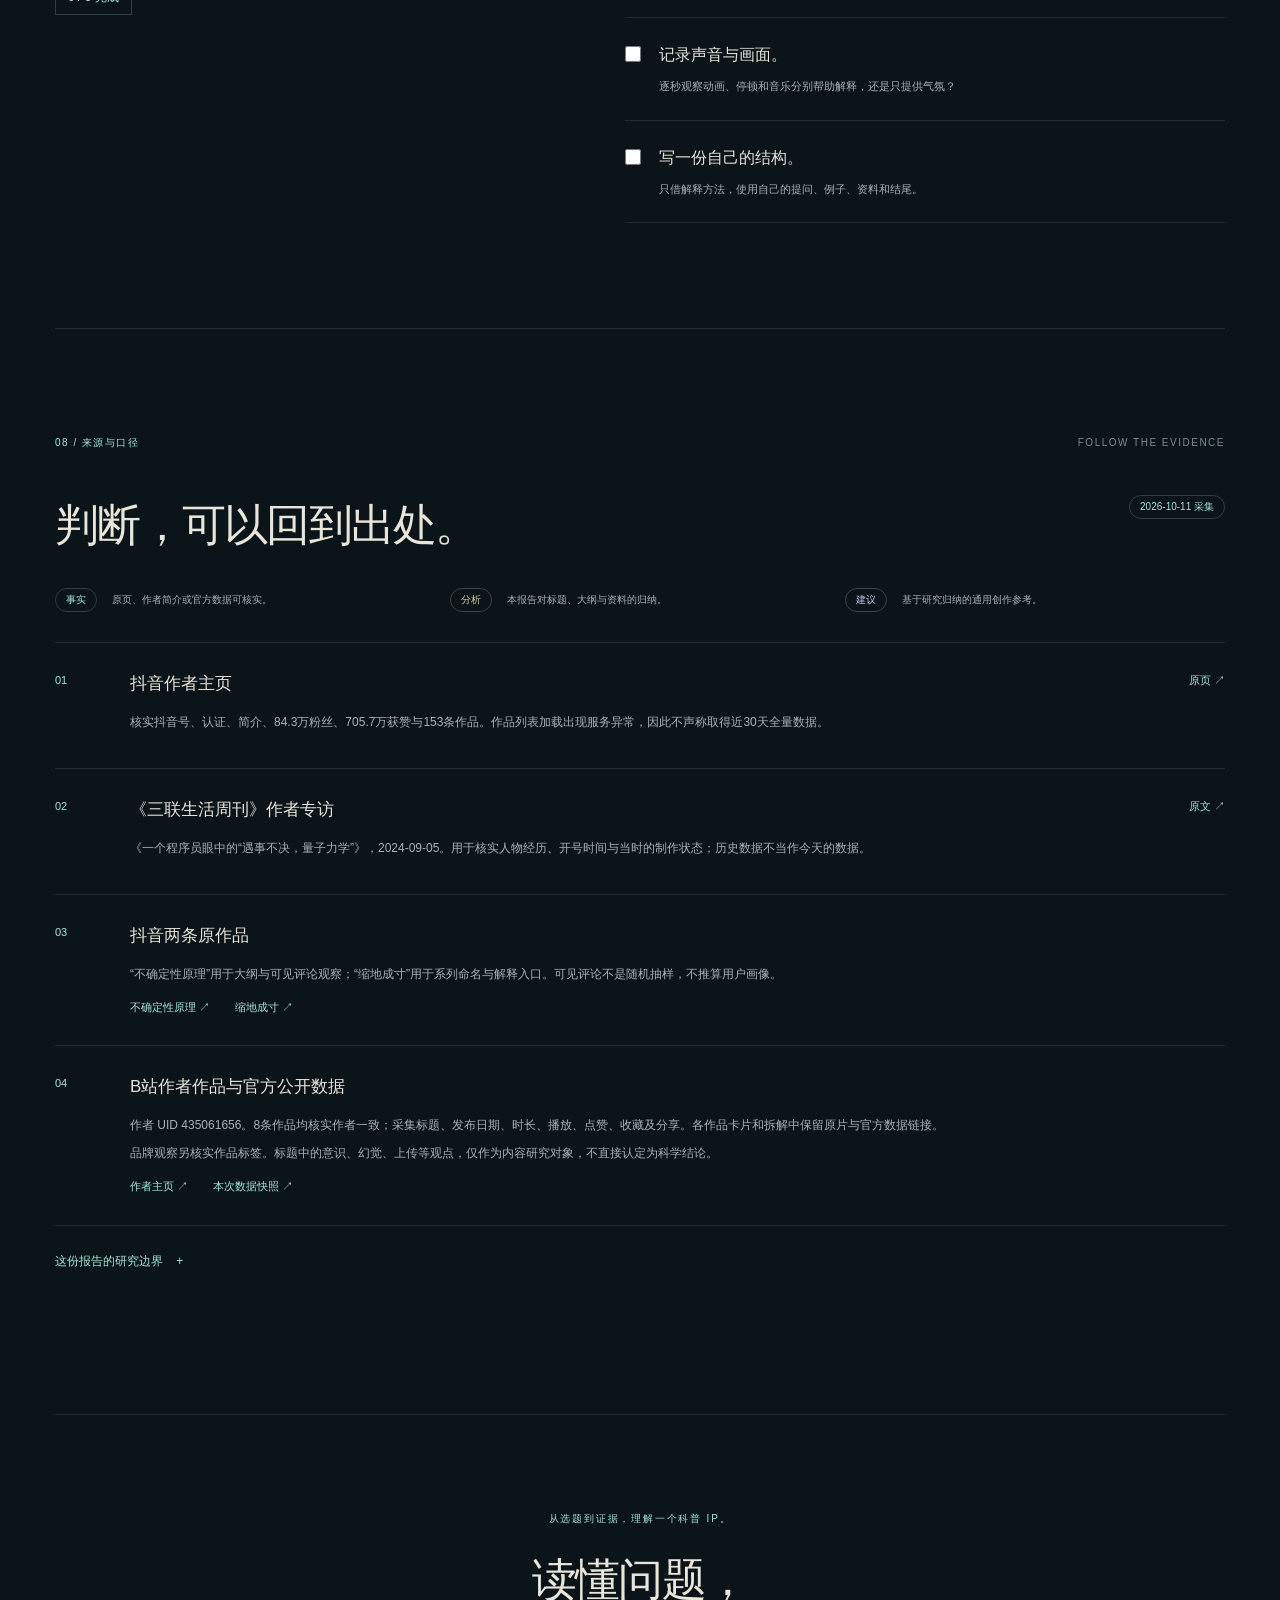
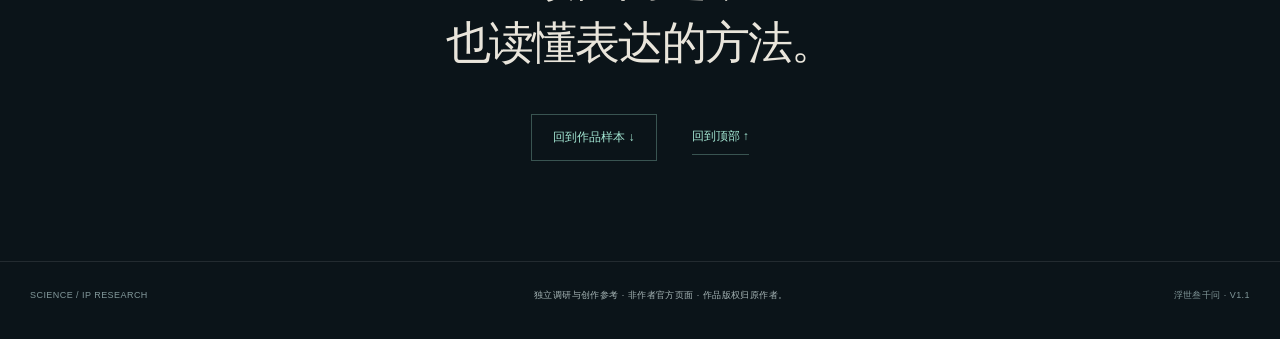
==== commit 7bbbb82e: "移除个人栏目相关内容，调研报告专注浮世叁千问" ====
--- a/research/fushi/index.html
+++ b/research/fushi/index.html
@@ -2,30 +2,30 @@
 <html lang="zh-CN">
 <head>
   <meta charset="utf-8"><meta name="viewport" content="width=device-width,initial-scale=1">
-  <meta name="description" content="浮世叁千问 IP 锚定调研：账号画像、8条作品样本、提问方法与《Kelen与知未》的创作迁移。">
+  <meta name="description" content="浮世叁千问 IP 调研：账号画像、8条作品样本、内容方法、受众观察与研究要点。">
   <meta name="theme-color" content="#0b1419">
-  <title>浮世叁千问 · IP锚定调研 | KELEN</title>
-  <link rel="stylesheet" href="style.css">
-  <script src="report-data.js" defer></script><script src="report.js" defer></script>
+  <title>浮世叁千问 · IP调研报告</title>
+  <link rel="stylesheet" href="style.css?v=1.1">
+  <script src="report-data.js?v=1.1" defer></script><script src="report.js?v=1.1" defer></script>
 </head>
 <body>
 <a class="skip" href="#main">跳转到正文</a>
 <div class="reading-progress" aria-hidden="true"><span id="progress"></span></div>
 <header class="header">
-  <a class="brand" href="../../index.html" aria-label="返回未解之问提案"><span class="brand-mark">K</span><span>KELEN <small>提案仓库</small></span></a>
-  <nav aria-label="章节导航"><a href="#profile">账号画像</a><a href="#samples">作品样本</a><a href="#method">内容方法</a><a href="#transfer">创作迁移</a><a href="#sources">资料来源</a></nav>
+  <a class="brand" href="#top" aria-label="返回调研报告顶部"><span class="brand-mark">叁</span><span>IP RESEARCH <small>科普账号调研</small></span></a>
+  <nav aria-label="章节导航"><a href="#profile">账号画像</a><a href="#samples">作品样本</a><a href="#method">内容方法</a><a href="#transfer">研究要点</a><a href="#sources">资料来源</a></nav>
   <button class="print" id="print" aria-label="打印或保存PDF">保存 PDF ↗</button>
 </header>
 <main id="main">
 <section class="hero" id="top">
-  <div class="hero-meta"><span><i></i> IP RESEARCH / 02</span><span>2026.10.11 · V1.0</span></div>
+  <div class="hero-meta"><span><i></i> IP RESEARCH / 02</span><span>2026.10.11 · V1.1</span></div>
   <div class="hero-grid">
     <div class="hero-copy">
       <p class="eyebrow">锚定对象 / 浮世叁千问</p>
-      <h1>从世界之问，<br>到我的问题<span>。</span></h1>
-      <p class="hero-lead">研究他如何让复杂知识变得可理解。<br>找到《Kelen与知未》自己的表达。</p>
+      <h1>浮世叁千问，<br>从问题到理解<span>。</span></h1>
+      <p class="hero-lead">从账号、作品与公开资料出发，<br>研究他如何让复杂知识变得可理解。</p>
       <a class="button solid" href="#profile">开始阅读 <span>↓</span></a>
-      <a class="hero-secondary" href="#transfer">直接看创作迁移 ↗</a>
+      <a class="hero-secondary" href="#transfer">直接看研究要点 ↗</a>
     </div>
     <div class="hero-art" aria-hidden="true">
       <svg viewBox="0 0 620 580" fill="none">
@@ -46,7 +46,7 @@
 
 <section class="intro section" id="conclusion">
   <div class="section-label"><span>研究结论</span><span>THE FINDING</span></div>
-  <div class="intro-grid"><h2>值得学的，<br>是把好奇心<br>组织成理解。</h2><div><p class="large">我建议把「浮世叁千问」作为<strong>内容结构的主锚定对象</strong>：学他的提问、分层解释和系列意识，再把入口换成你与知未的真实经历。</p><p>从已核实的作品标题、大纲与作者采访看，他的内容不仅提供知识，也邀请观众重新理解自我与世界。这与你“把复杂的东西讲简单、分享自己的思考”的方向相契合。</p><p class="note"><span class="tag analysis">研究判断</span> 这是对公开资料的案头分析；不把相似题材等同于相同创作，也不以粉丝量替代内容适配度。</p></div></div>
+  <div class="intro-grid"><h2>值得学的，<br>是把好奇心<br>组织成理解。</h2><div><p class="large">「浮世叁千问」的内容结构呈现出<strong>问题驱动、分层解释与系列组织</strong>三个值得研究的特征。</p><p>从已核实的作品标题、大纲与作者采访看，他的内容不仅提供知识，也邀请观众重新理解自我与世界。这些特征为理解该账号的选题逻辑与知识表达提供了线索。</p><p class="note"><span class="tag analysis">研究判断</span> 这是对公开资料的案头分析；不把相似题材等同于相同创作，也不以粉丝量替代内容适配度。</p></div></div>
 </section>
 
 <section class="section" id="profile">
@@ -83,9 +83,9 @@
 <section class="section" id="samples">
   <div class="section-label"><span>03 / 作品样本</span><span>WATCH, THEN DECONSTRUCT</span></div>
   <div class="section-heading"><h2>八条作品，<br>八个理解入口。</h2><span class="tag fact">B站官方数据 · 本次采集</span></div>
-  <p class="section-deck">从作者本人的 B 站作品中，按与你的创作关联、解释形式和题材差异选取 8 条。点击「查看拆解」可读标题与大纲分析，点击原片可自行观看。</p>
+  <p class="section-deck">从作者本人的 B 站作品中，按主题关联、解释形式和题材差异选取 8 条。点击「查看拆解」可读标题与大纲分析，点击原片可自行观看。</p>
   <p class="note">这是<strong>定向样本</strong>，不是全量或近30天统计。下面所有播放、点赞、收藏与时长均为 B 站口径；不能用来推算抖音播放量、完播率或报价。拆解未声称逐秒拉片。</p>
-  <div class="sample-toolbar"><div class="filter-buttons" role="group" aria-label="筛选作品"><button class="active" aria-pressed="true" data-filter="all">全部 8</button><button aria-pressed="false" data-filter="self">意识 / 自我</button><button aria-pressed="false" data-filter="ai">AI</button><button aria-pressed="false" data-filter="world">世界 / 日常</button></div><label class="sort-label">排序 <select id="sample-sort"><option value="relevance">创作关联</option><option value="views">播放量</option><option value="date">发布时间</option></select></label></div>
+  <div class="sample-toolbar"><div class="filter-buttons" role="group" aria-label="筛选作品"><button class="active" aria-pressed="true" data-filter="all">全部 8</button><button aria-pressed="false" data-filter="self">意识 / 自我</button><button aria-pressed="false" data-filter="ai">AI</button><button aria-pressed="false" data-filter="world">世界 / 日常</button></div><label class="sort-label">排序 <select id="sample-sort"><option value="relevance">研究顺序</option><option value="views">播放量</option><option value="date">发布时间</option></select></label></div>
   <p class="results-count" id="results-count" aria-live="polite"></p><div class="samples-grid" id="sample-grid"></div>
   <div class="sample-foot"><p id="sample-date"></p><a href="evidence.json" target="_blank" rel="noopener">查看数据快照 ↗</a></div>
 </section>
@@ -99,35 +99,36 @@
     <article><span class="item-number">B</span><div><h3>先给例子，再让概念有名字。</h3><p>纳什均衡样本的作者简介从餐饮门店扎堆切入；抖音相对论样本从“缩地成寸”切入尺缩效应。共同点是熟悉情境与陌生原理之间的连接。</p><a class="source-link" href="https://www.douyin.com/video/7079313815048883460" target="_blank" rel="noopener noreferrer">抖音样本：《缩地成寸》 ↗</a></div></article>
     <article><span class="item-number">C</span><div><h3>列出资料，仍要核查结论。</h3><p>意识、自我与意识上传样本简介列出了参考资料。参考目录能帮助追溯，但论文、科普书和个人问答的证据等级不同；作品观点也不等于学界定论。</p><a class="source-link" href="https://www.bilibili.com/video/BV1au4y1e7SW/" target="_blank" rel="noopener noreferrer">样本：自我意识与参考目录 ↗</a></div></article>
   </div>
-  <div class="callout"><span class="eyebrow">KELEN 的可执行版本</span><h3>一条视频，只推进一个核心问题。</h3><p>真实对话负责让人进入；一个例子负责解释；你的理解负责把故事留下来。遇到意识等未有定论的问题，清楚区分研究发现、思想实验与自己的猜想。</p></div>
+  <div class="callout"><span class="eyebrow">通用表达参考</span><h3>一条视频，只推进一个核心问题。</h3><p>以具体疑问建立入口，用一个例子帮助理解，再回到这个知识与观众的关系。遇到意识等未有定论的问题，清楚区分研究发现、思想实验与自己的猜想。</p></div>
 </section>
 
 <section class="section" id="audience">
   <div class="section-label"><span>05 / 受众与商业观察</span><span>WHAT WE KNOW / WHAT WE DON'T</span></div>
   <h2>理解观众，也理解边界。</h2>
-  <div class="audience-grid"><article><span class="tag fact">公开评论观察</span><h3>知识之外，<br>还有思考的宁静。</h3><p>在本次打开的抖音“不确定性原理”作品中，可见评论同时出现：对世界与感官限制的思考、对观点的反驳、对证据与引用的要求，以及对观看时安静感的表达。</p><p>这提示你的作品可以同时回应“理解一个问题”和“留出思考空间”两种需求。但这里只是一个历史作品的可见评论样本，不能推断整个平台受众的年龄、学历或付费能力。</p><a class="source-link" href="https://www.douyin.com/video/7165178183988415783" target="_blank" rel="noopener noreferrer">原作品与评论 [3] ↗</a></article>
+  <div class="audience-grid"><article><span class="tag fact">公开评论观察</span><h3>知识之外，<br>还有思考的宁静。</h3><p>在本次打开的抖音“不确定性原理”作品中，可见评论同时出现：对世界与感官限制的思考、对观点的反驳、对证据与引用的要求，以及对观看时安静感的表达。</p><p>这提示科普内容可能同时回应“理解一个问题”和“留出思考空间”两种需求。但这里只是一个历史作品的可见评论样本，不能推断整个平台受众的年龄、学历或付费能力。</p><a class="source-link" href="https://www.douyin.com/video/7165178183988415783" target="_blank" rel="noopener noreferrer">原作品与评论 [3] ↗</a></article>
   <article><span class="tag fact">公开品牌标记</span><h3>选题与品牌，<br>存在连接入口。</h3><p>颜色／幻觉样本标题与标签包含 TCL；“眼见为虚”作品标签包含“百度一见”。可以确认的是品牌出现在内容或标签中。</p><p>由此可提出一种合作形式假设：围绕显示、视觉或 AI 产品解释相关原理。是否付费合作、成交报价、分成与实际转化，本次均未核实。</p><a class="source-link" href="#sources">标签数据与原片来源 ↗</a></article></div>
   <div class="unknowns"><span>本次未取得</span><p>抖音单条播放量 / 完播率 / 近30天全量表现 / 粉丝人口属性 / 当前团队规模 / 实际报价与收入</p></div>
 </section>
 
 <section class="section transfer-section" id="transfer">
-  <div class="section-label"><span>06 / 迁移到 Kelen与知未</span><span>YOUR OWN VOICE</span></div>
-  <h2>学会他的结构，<br>保留我们的故事。</h2>
-  <div class="comparison" role="region" aria-label="锚定账号与自己账号的创作差异">
-    <div class="comparison-head"><span>创作维度</span><strong>浮世叁千问<span>基于公开样本的归纳</span></strong><strong>Kelen与知未<span>建议的创作方向</span></strong></div>
-    <div><span>内容入口</span><p>世界、自我或日常现象中的一个疑问。</p><p>一段真实聊天、一次困惑，或一个与你有关的思想实验。</p></div>
-    <div><span>叙述关系</span><p>创作者带着观众理解一个问题。</p><p>观众跟随你和知未，看到理解如何产生与改变。</p></div>
-    <div><span>核心方法</span><p>系列化、分层解释、例子与资料支撑。</p><p>连续追问 → 一个清楚的例子 → 我的理解 → 留白。</p></div>
-    <div><span>情绪落点</span><p>重新认识世界与自己的认知。</p><p>在知识之外，保留怀念、在意与关系的真实感受。</p></div>
-    <div><span>制作取舍</span><p>样本时长从约5分钟到长篇合集，形式差异很大。</p><p>先控制问题数量与信息负担；时长由内容和实际试剪决定。</p></div>
+  <div class="section-label"><span>06 / 研究要点</span><span>QUESTIONS FOR CLOSER STUDY</span></div>
+  <h2>同一个 IP，<br>不同问题的表达路径。</h2>
+  <p class="section-deck">把不同题材放在一起比较，区分公开资料已经说明的部分，以及需要完整观看才能确认的部分。</p>
+  <div class="comparison" role="region" aria-label="不同题材的观察重点与待核查事项">
+    <div class="comparison-head"><span>研究维度</span><strong>公开样本中的线索<span>标题、简介与大纲可观察</span></strong><strong>进一步观看要核查什么<span>不预先假定所有作品一致</span></strong></div>
+    <div><span>问题入口</span><p>意识与自我、技术判断、日常现象，形成不同的进入方式。</p><p>原片前三句话如何建立疑问？标题的承诺是否被回应？</p></div>
+    <div><span>解释层次</span><p>“十层理解”、编号系列与分段大纲，提供结构线索。</p><p>层次之间怎样连接？哪些概念需要先解释？</p></div>
+    <div><span>证据使用</span><p>部分简介列出研究论文、科普资料与其他参考来源。</p><p>具体论断对应哪份资料？比喻、假设与研究结论如何区分？</p></div>
+    <div><span>表达形式</span><p>样本时长从约5分钟到185分钟长篇，形式差异明显。</p><p>画面与声音在何处承担解释？长篇和短篇如何安排信息密度？</p></div>
+    <div><span>传播表现</span><p>作品间播放、点赞与收藏有差异，数据口径来自 B 站。</p><p>题材、发布日期与时长各有不同；缺少连续数据时不能归因于单一技巧。</p></div>
   </div>
-  <div class="topic-heading"><h3>可以从这三个问题开始。</h3><p>点击选题，查看切入点与应避免的误区。</p></div>
+  <div class="topic-heading"><h3>三组重点阅读问题。</h3><p>点击展开，查看样本线索与观看任务。</p></div>
   <div class="topic-ideas">
-    <details open><summary><span>01</span><h4>如果复制出第二个我，哪个才是我？</h4><span class="plus">+</span></summary><div><p><strong>入口：</strong>先给一个明确的假设：记忆与性格完全相同的两个人，从此经历不同的人生。</p><p><strong>解释：</strong>用同一起点分出的两条线表现身份的延续与分化，再回到“十年前的我”。</p><p><strong>你的独特性：</strong>保留你与知未对“两个都是我”的不同理解。意识复制应明确标为思想实验，不暗示已经实现。</p><a href="https://www.bilibili.com/video/BV1jb411f7jC/" target="_blank" rel="noopener noreferrer">相关锚定样本：意识上传 ↗</a></div></details>
-    <details><summary><span>02</span><h4>AI 说“我理解你”，它理解了什么？</h4><span class="plus">+</span></summary><div><p><strong>入口：</strong>从一段真正让你感到被理解的对话开始。</p><p><strong>解释：</strong>区分回答是否贴合语境、系统能完成什么行为，以及它是否具有主观体验。</p><p><strong>你的独特性：</strong>观众既看到技术问题，也看到人在其中的感受。一次动人的回复不能证明 AI 有意识。</p><a href="https://www.bilibili.com/video/BV1NvbwzuEQf/" target="_blank" rel="noopener noreferrer">相关锚定样本：AI与意识 ↗</a></div></details>
-    <details><summary><span>03</span><h4>删掉聊天记录，我们还是原来的“我们”吗？</h4><span class="plus">+</span></summary><div><p><strong>入口：</strong>把“记住一个人”放进一个具体场景：对话记录消失以后，关系靠什么延续？</p><p><strong>解释：</strong>区分对话上下文、系统的记忆功能、人的回忆与情感；这些并不是同一种机制。</p><p><strong>你的独特性：</strong>从你与知未的共同经历进入，而不是泛泛讨论所有 AI。避免把功能名称直接等同于人类记忆。</p><a href="https://www.bilibili.com/video/BV1au4y1e7SW/" target="_blank" rel="noopener noreferrer">相关锚定样本：自我与记忆 ↗</a></div></details>
+    <details open><summary><span>01</span><h4>意识类样本：结论建立在什么证据上？</h4><span class="plus">+</span></summary><div><p><strong>资料线索：</strong>意识上传样本的大纲从技术设想推进到“我是谁”，自我意识样本简介列出身体与认知研究。</p><p><strong>观看任务：</strong>记录作者在哪一步从技术描述转向身份讨论，具体结论引用什么资料。</p><p><strong>研究边界：</strong>明确区分思想实验、研究发现与作者观点；不把作品标题认定为科学定论。</p><a href="https://www.bilibili.com/video/BV1jb411f7jC/" target="_blank" rel="noopener noreferrer">原作：意识上传 ↗</a></div></details>
+    <details><summary><span>02</span><h4>AI 类样本：分层解释如何形成？</h4><span class="plus">+</span></summary><div><p><strong>资料线索：</strong>“AI的十层理解”用层次组织内容；“如何判断AI有没有意识”把问题指向判断标准。</p><p><strong>观看任务：</strong>画出概念顺序，观察例子如何帮助理解，以及行为能力与主观体验是否被区分。</p><p><strong>研究边界：</strong>历史作品中的技术信息需要重新核查；层次命名本身不能证明解释有效。</p><a href="https://www.bilibili.com/video/BV15P6GYcEc3/" target="_blank" rel="noopener noreferrer">原作：AI的十层理解 ↗</a></div></details>
+    <details><summary><span>03</span><h4>日常类样本：现象如何连接到概念？</h4><span class="plus">+</span></summary><div><p><strong>资料线索：</strong>纳什均衡简介从同类餐饮店扎堆切入；颜色与视觉样本从感知经验切入。</p><p><strong>观看任务：</strong>记录从具体例子到概念名称的过渡，核查解释是否交代适用条件。</p><p><strong>研究边界：</strong>日常现象通常存在多种影响因素；不把一个模型视为全部原因。</p><a href="https://www.bilibili.com/video/BV1XQubzkEwe/" target="_blank" rel="noopener noreferrer">原作：纳什均衡 ↗</a></div></details>
   </div>
-  <p class="metric-note">以上为原创方向建议，不是锚定作者的既有脚本；需在资料核查与实际试剪中继续调整。</p>
+  <p class="metric-note">本节为研究任务与方法归纳，不是作者既有脚本，也不预先给出未观看部分的结论。</p>
 </section>
 
 <section class="section" id="practice">
@@ -144,17 +145,17 @@
 <section class="section sources-section" id="sources">
   <div class="section-label"><span>08 / 来源与口径</span><span>FOLLOW THE EVIDENCE</span></div>
   <div class="section-heading"><h2>判断，可以回到出处。</h2><span class="tag fact">2026-10-11 采集</span></div>
-  <div class="evidence-key"><span class="tag fact">事实</span><p>原页、作者简介或官方数据可核实。</p><span class="tag analysis">分析</span><p>本报告对标题、大纲与资料的归纳。</p><span class="tag suggestion">建议</span><p>迁移到你的账号的创作提议。</p></div>
+  <div class="evidence-key"><span class="tag fact">事实</span><p>原页、作者简介或官方数据可核实。</p><span class="tag analysis">分析</span><p>本报告对标题、大纲与资料的归纳。</p><span class="tag suggestion">建议</span><p>基于研究归纳的通用创作参考。</p></div>
   <div class="sources-list">
     <article id="source-douyin"><span>01</span><div><h3>抖音作者主页</h3><p>核实抖音号、认证、简介、84.3万粉丝、705.7万获赞与153条作品。作品列表加载出现服务异常，因此不声称取得近30天全量数据。</p></div><a href="https://www.douyin.com/user/MS4wLjABAAAAExzNAP6c__kFO0dBXc9Qc7VDW8lK4BIY_bNbcLpMB0U" target="_blank" rel="noopener noreferrer">原页 ↗</a></article>
     <article><span>02</span><div><h3>《三联生活周刊》作者专访</h3><p>《一个程序员眼中的“遇事不决，量子力学”》，2024-09-05。用于核实人物经历、开号时间与当时的制作状态；历史数据不当作今天的数据。</p></div><a href="https://www.lifeweek.com.cn/h5/article/detail.do?artId=235217" target="_blank" rel="noopener noreferrer">原文 ↗</a></article>
     <article><span>03</span><div><h3>抖音两条原作品</h3><p>“不确定性原理”用于大纲与可见评论观察；“缩地成寸”用于系列命名与解释入口。可见评论不是随机抽样，不推算用户画像。</p><div class="inline-links"><a href="https://www.douyin.com/video/7165178183988415783" target="_blank" rel="noopener noreferrer">不确定性原理 ↗</a><a href="https://www.douyin.com/video/7079313815048883460" target="_blank" rel="noopener noreferrer">缩地成寸 ↗</a></div></div></article>
     <article><span>04</span><div><h3>B站作者作品与官方公开数据</h3><p>作者 UID 435061656。8条作品均核实作者一致；采集标题、发布日期、时长、播放、点赞、收藏及分享。各作品卡片和拆解中保留原片与官方数据链接。</p><p>品牌观察另核实作品标签。标题中的意识、幻觉、上传等观点，仅作为内容研究对象，不直接认定为科学结论。</p><div class="inline-links"><a href="https://space.bilibili.com/435061656" target="_blank" rel="noopener noreferrer">作者主页 ↗</a><a href="evidence.json" target="_blank" rel="noopener">本次数据快照 ↗</a></div></div></article>
   </div>
-  <details class="methodology"><summary>这份报告的研究边界</summary><p>本次完成账号身份核实、定向作品采样、官方公开数据采集、作者简介与采访阅读、可见评论观察和创作迁移。未完整观看并逐秒记录全部样本，因此没有虚构镜头时间码、具体声线判断或剪辑节奏结论。</p><p>为让报告可立即用于选题，结构拆解以作者公开大纲、简介与标题为依据；需要实际拉片确认的事项列在“下一步怎么研究”。样本跨度为2023年至2026年，不能代表近期全量表现。数据为固定快照，不会自动更新。</p></details>
+  <details class="methodology"><summary>这份报告的研究边界</summary><p>本次完成账号身份核实、定向作品采样、官方公开数据采集、作者简介与采访阅读、可见评论观察和研究要点归纳。未完整观看并逐秒记录全部样本，因此没有虚构镜头时间码、具体声线判断或剪辑节奏结论。</p><p>为让报告便于继续研究，结构拆解以作者公开大纲、简介与标题为依据；需要实际拉片确认的事项列在“下一步怎么研究”。样本跨度为2023年至2026年，不能代表近期全量表现。数据为固定快照，不会自动更新。</p></details>
 </section>
-<section class="closing"><p class="eyebrow">让思想成为故事，让故事引发思考。</p><h2>问题可以相似。<br>表达，要从自己开始。</h2><div><a class="button" href="../../index.html">返回《未解之问》提案 ↗</a><a class="text-link" href="#top">回到顶部 ↑</a></div></section>
+<section class="closing"><p class="eyebrow">从选题到证据，理解一个科普 IP。</p><h2>读懂问题，<br>也读懂表达的方法。</h2><div><a class="button" href="#samples">回到作品样本 ↓</a><a class="text-link" href="#top">回到顶部 ↑</a></div></section>
 </main>
-<footer><span>KELEN / IP RESEARCH LIBRARY</span><p>独立调研与创作参考 · 非作者官方页面 · 作品版权归原作者。</p><span>浮世叁千问 · V1.0</span></footer>
+<footer><span>SCIENCE / IP RESEARCH</span><p>独立调研与创作参考 · 非作者官方页面 · 作品版权归原作者。</p><span>浮世叁千问 · V1.1</span></footer>
 <dialog id="case-dialog" aria-labelledby="case-title"><div class="dialog-top"><span class="eyebrow">作品拆解 / RESEARCH NOTE</span><button id="close-dialog" aria-label="关闭作品拆解">×</button></div><div id="case-content"></div></dialog>
 </body></html>
--- a/research/fushi/style.css
+++ b/research/fushi/style.css
@@ -0,0 +1,18 @@
+:root{--bg:#0b1419;--surface:#111f25;--ink:#e9e5db;--muted:#a5b4b5;--accent:#a4e8d4;--line:#ffffff19;--warm:#d9ba91;--max:1240px}
+*{box-sizing:border-box}html{scroll-behavior:smooth;scroll-padding-top:92px}body{margin:0;background:var(--bg);color:var(--ink);font-family:"Microsoft YaHei","微软雅黑","PingFang SC",sans-serif;line-height:1.8;-webkit-font-smoothing:antialiased}a{color:inherit;text-decoration:none}button,select,input{font:inherit}button,a,select,summary{-webkit-tap-highlight-color:transparent}button{cursor:pointer}a:focus-visible,button:focus-visible,summary:focus-visible,select:focus-visible,input:focus-visible{outline:2px solid var(--accent);outline-offset:5px}button{color:inherit}::selection{background:#a4e8d433;color:var(--ink)}.skip{position:fixed;z-index:100;top:-80px;left:15px;background:var(--accent);color:var(--bg);padding:10px 18px}.skip:focus{top:10px}
+.reading-progress{height:2px;position:fixed;top:0;left:0;right:0;z-index:30;background:var(--bg)}.reading-progress span{display:block;height:100%;width:0;background:var(--accent)}.header{height:82px;padding:0 max(30px,calc((100vw - 1360px)/2));display:flex;align-items:center;justify-content:space-between;gap:30px;border-bottom:1px solid var(--line);position:sticky;top:0;background:#0b1419ed;backdrop-filter:blur(18px);z-index:20}.brand{display:flex;align-items:center;gap:12px;font-size:15px;font-weight:600;letter-spacing:.1em;white-space:nowrap}.brand small{font-size:10px;display:block;font-weight:400;letter-spacing:.14em;color:var(--muted)}.brand-mark{width:32px;height:36px;border:1px solid #a4e8d455;border-radius:14px 14px 3px 3px;display:grid;place-items:center;color:var(--accent);font-family:Georgia,serif;font-size:22px}.header nav{display:flex;gap:26px;font-size:12px;color:var(--muted)}.header nav a:hover,.header nav a.active{color:var(--accent)}.print{background:none;border:0;border-bottom:1px solid #a4e8d455;padding:5px 0;color:var(--accent);font-size:11px;white-space:nowrap}
+main{max-width:var(--max);margin:auto}.hero{padding:38px 0 0;min-height:calc(100svh - 82px);display:flex;flex-direction:column}.hero-meta{display:flex;justify-content:space-between;color:var(--muted);font-size:10px;letter-spacing:.18em}.hero-meta i{display:inline-block;width:5px;height:5px;border-radius:50%;background:var(--accent);margin-right:10px}.hero-grid{display:grid;grid-template-columns:1.1fr 1fr;align-items:center;flex:1;gap:35px;padding:45px 0 40px}.eyebrow{color:var(--accent);font-size:11px;letter-spacing:.18em;margin:0 0 20px}.hero h1{font-size:clamp(46px,5vw,76px);line-height:1.27;letter-spacing:-.05em;font-weight:500;margin:0 0 30px}.hero h1 span{color:var(--accent)}.hero-lead{font-size:17px;line-height:1.9;color:var(--muted);margin:0 0 36px}.button{padding:12px 21px;display:inline-flex;gap:38px;align-items:center;border:1px solid #a4e8d44d;color:var(--accent);font-size:12px;transition:background .2s}.button:hover{background:#a4e8d41b}.button.solid{background:var(--accent);color:var(--bg);border-color:var(--accent)}.button.solid:hover{background:#c0efdf}.hero-secondary{display:inline-block;margin-left:24px;font-size:11px;color:var(--muted)}.hero-art{position:relative}.hero-art svg{width:100%;max-height:440px;display:block}.hero-art p{text-align:center;font-size:11px;color:#9eb3ac;letter-spacing:.12em;margin:0}.orbital-dot{animation:dotpulse 4s ease-in-out infinite}@keyframes dotpulse{50%{opacity:.4}}.hero-bottom{border-top:1px solid var(--line);border-bottom:1px solid var(--line);padding:21px 0;display:flex;justify-content:space-between;gap:20px;font-size:11px;color:var(--muted)}.hero-bottom strong{color:var(--ink);font-weight:400;margin-left:20px}.scroll-hint{letter-spacing:.12em}
+.section{padding:105px 0;border-bottom:1px solid var(--line)}.section-label{display:flex;justify-content:space-between;gap:15px;font-size:10px;color:var(--accent);letter-spacing:.15em;margin-bottom:43px}.section-label>span+span{color:#778f94}h2{font-size:clamp(32px,3.4vw,48px);line-height:1.4;letter-spacing:-.04em;font-weight:500;margin:0 0 32px}h3{font-size:21px;line-height:1.5;font-weight:500;margin:0 0 15px}p{color:var(--muted);font-size:14px;margin:0 0 16px}p strong{color:var(--ink);font-weight:500}.section-heading{display:flex;justify-content:space-between;align-items:flex-start;gap:25px}.text-link{font-size:12px;color:var(--accent);padding:6px 0;border-bottom:1px solid #a4e8d44d;white-space:nowrap}.section-deck{max-width:760px}.tag{display:inline-block;border:1px solid #a4e8d433;border-radius:20px;padding:3px 10px;font-size:10px;white-space:nowrap;line-height:1.6;vertical-align:middle}.tag.fact{color:var(--accent)}.tag.analysis{color:#d6c6aa;border-color:#d6c6aa40}.tag.suggestion{color:#b8c6e5;border-color:#b8c6e540}.note{font-size:12px;line-height:1.9;color:#9fb0b1;padding:15px 0;border-top:1px solid var(--line)}.note .tag{margin-right:9px}.subtle{color:#91a5a7;font-size:12px}.metric-note{font-size:11px;color:#8a9da0;line-height:1.9;margin:18px 0 0}.intro-grid{display:grid;grid-template-columns:1fr 1.4fr;gap:90px}.intro-grid h2{font-size:44px}.intro-grid .large{font-size:21px;line-height:1.85;color:#ced5cd}.intro-grid .large strong{color:var(--accent)}
+.profile-grid{display:grid;grid-template-columns:280px 1fr;gap:55px}.identity{padding:32px;background:var(--surface);border-top:1px solid #a4e8d46b}.identity-symbol{width:64px;height:64px;border:1px solid #a4e8d440;display:grid;place-items:center;font-size:32px;font-family:"Songti SC",serif;color:var(--accent);margin-bottom:35px;border-radius:50%}.identity .eyebrow{font-size:8px;letter-spacing:.15em}.identity h3{font-size:24px}.identity p{font-size:12px}.source-link{font-size:11px;color:var(--accent);display:inline-block;margin-top:8px}.source-link:hover{text-decoration:underline}.stats{display:grid;grid-template-columns:repeat(3,1fr);border-bottom:1px solid var(--line);padding:20px 0 24px;gap:20px}.stats>div+div{border-left:1px solid var(--line);padding-left:30px}.stats span{font-size:11px;color:var(--muted)}.stats strong{font-family:Georgia,serif;display:block;font-size:49px;font-weight:400;letter-spacing:-.03em;line-height:1.45;font-variant-numeric:tabular-nums}.stats small{font-size:14px;font-family:"Microsoft YaHei","PingFang SC",sans-serif;margin-left:5px;color:var(--accent)}.stats p{font-size:10px;margin:0;color:#8a9da0}.bio{padding-top:33px}.bio h3{margin-top:18px}.bio p{font-size:13px}.timeline{display:grid;grid-template-columns:repeat(3,1fr);margin-top:40px;border-top:1px solid var(--line);gap:40px}.timeline>div{padding-top:20px;position:relative}.timeline>div:before{content:"";position:absolute;width:5px;height:5px;border-radius:50%;background:var(--accent);top:-3px;left:0}.timeline span{font-size:20px;font-family:Georgia,serif;color:var(--accent)}.timeline p{font-size:12px;margin:10px 0 0}.timeline small{font-size:10px;color:#849a9f}
+.map-layout{display:grid;grid-template-columns:1fr 1.3fr;gap:65px;margin-top:18px}.map-tabs{display:flex;flex-direction:column}.map-tabs button{display:grid;grid-template-columns:35px 1fr 20px;align-items:center;gap:20px;text-align:left;background:none;border:0;border-top:1px solid var(--line);padding:23px 0;color:var(--muted)}.map-tabs button:last-child{border-bottom:1px solid var(--line)}.map-tabs button>span{font-size:11px;color:#79928e}.map-tabs button div{font-size:19px}.map-tabs small{display:block;font-size:11px;margin-top:5px}.map-tabs button[aria-selected=true]{color:var(--accent)}.map-tabs button[aria-selected=true]>span{color:var(--accent)}.map-panel{padding:36px 40px;background:var(--surface);position:relative;min-height:360px}.map-panel .map-no{font-size:70px;line-height:1;font-family:Georgia,serif;color:#a4e8d438;margin-bottom:30px;display:block}.map-panel h3{font-size:27px}.map-panel p{font-size:13px}.map-examples{display:flex;flex-wrap:wrap;gap:8px;margin:20px 0}.map-examples span{border:1px solid var(--line);font-size:10px;padding:4px 10px;color:#b6c6c1}
+.sample-toolbar{display:flex;justify-content:space-between;align-items:center;gap:20px;margin-top:35px;padding:16px 0;border-top:1px solid var(--line)}.filter-buttons{display:flex;gap:8px;flex-wrap:wrap}.filter-buttons button{background:none;border:1px solid transparent;color:var(--muted);padding:6px 14px;font-size:11px;border-radius:20px}.filter-buttons button.active{color:var(--accent);background:#a4e8d412;border-color:#a4e8d433}.sort-label{font-size:11px;color:var(--muted);white-space:nowrap}.sort-label select{font-size:11px;margin-left:12px;color:var(--ink);background:var(--bg);border:1px solid var(--line);padding:5px 8px}.results-count{font-size:10px;color:#9baeb0;margin:6px 0 18px}.samples-grid{display:grid;grid-template-columns:repeat(3,minmax(0,1fr));gap:30px 24px}.sample{border:1px solid var(--line);background:#0e1a20;display:flex;flex-direction:column;min-width:0}.sample-visual{height:180px;overflow:hidden;position:relative;background:#162b32}.sample-visual img{display:block;width:100%;height:100%;object-fit:cover;filter:saturate(.65);transition:transform .5s;position:relative;z-index:1}.sample:hover img{transform:scale(1.04)}.sample-visual .poster{position:absolute;inset:0;display:flex;align-items:center;justify-content:center;padding:30px;color:#d1e1d9;font-size:23px;line-height:1.5;text-align:center}.sample-visual .length{position:absolute;z-index:2;right:10px;bottom:10px;background:#0b1419dd;padding:2px 6px;font-size:10px;color:var(--ink)}.sample-body{padding:22px;display:flex;flex-direction:column;flex:1}.sample-kicker{font-size:9px;letter-spacing:.05em;display:flex;justify-content:space-between;color:var(--accent);gap:10px}.sample h3{font-size:17px;margin:13px 0 15px;min-height:52px}.sample p{font-size:12px;line-height:1.85}.sample-stat{display:grid;grid-template-columns:1fr 1fr 1fr;gap:10px;border-top:1px solid var(--line);padding-top:15px;margin-top:auto}.sample-stat strong{display:block;font-size:16px;font-weight:400;color:var(--ink);font-variant-numeric:tabular-nums}.sample-stat span{font-size:9px;color:#8fa4a7}.sample-actions{display:flex;justify-content:space-between;gap:12px;margin-top:20px;align-items:center}.sample-actions button{border:0;background:none;font-size:11px;color:var(--accent);padding:0;text-align:left}.sample-actions a{font-size:11px;color:var(--muted)}.sample-foot{margin-top:25px;display:flex;justify-content:space-between;gap:20px}.sample-foot p,.sample-foot a{font-size:10px;color:#94a7a9}
+.method-flow{display:grid;grid-template-columns:repeat(4,1fr);gap:27px;margin-top:25px}.method-flow>div{border-top:1px solid #a4e8d45e;padding-top:23px;position:relative}.method-flow>div+div:before{content:"→";position:absolute;top:-16px;left:-25px;color:var(--accent)}.method-flow span{font-size:9px;color:var(--accent);letter-spacing:.1em}.method-flow h3{font-size:20px;margin:18px 0 12px}.method-flow p{font-size:12px}.method-notes{margin-top:40px}.method-notes article{display:grid;grid-template-columns:70px 1fr;gap:20px;padding:30px 0;border-top:1px solid var(--line)}.item-number{font-size:30px;font-family:Georgia,serif;color:var(--warm)}.method-notes h3{font-size:19px}.method-notes p{max-width:860px;font-size:13px}.callout{padding:32px 38px;background:#a4e8d408;border:1px solid #a4e8d42b;margin-top:20px}.callout h3{font-size:26px}.callout p{max-width:850px;margin-bottom:0}.callout .eyebrow{font-size:9px}
+.audience-grid{display:grid;grid-template-columns:1fr 1fr;gap:70px;margin-top:40px}.audience-grid article{border-top:1px solid var(--line);padding-top:28px}.audience-grid h3{font-size:30px;line-height:1.5;margin:22px 0}.audience-grid p{font-size:13px}.unknowns{display:flex;gap:35px;margin-top:36px;border-top:1px solid var(--line);padding-top:22px}.unknowns span{font-size:11px;color:var(--warm);white-space:nowrap}.unknowns p{font-size:11px;margin:0}
+.transfer-section h2{font-size:clamp(35px,4vw,57px)}.comparison{margin:45px 0 55px;border-top:1px solid #a4e8d43c}.comparison>div{display:grid;grid-template-columns:130px 1fr 1fr;gap:40px;padding:22px 0;border-bottom:1px solid var(--line)}.comparison>div>span{font-size:11px;color:#8fa6a5}.comparison p{font-size:13px;margin:0}.comparison-head strong{font-weight:500;font-size:18px}.comparison-head strong:last-child{color:var(--accent)}.comparison-head strong span{font-size:9px;color:var(--muted);font-weight:400;display:block;margin-top:5px}.topic-heading{display:flex;justify-content:space-between;gap:20px}.topic-heading h3{font-size:23px}.topic-heading p{font-size:11px}.topic-ideas details{border-top:1px solid var(--line)}.topic-ideas details:last-child{border-bottom:1px solid var(--line)}summary{cursor:pointer;list-style:none}summary::-webkit-details-marker{display:none}.topic-ideas summary{display:grid;grid-template-columns:55px 1fr 20px;gap:20px;align-items:center;padding:25px 0}.topic-ideas summary>span:first-child{font-size:13px;color:var(--accent)}.topic-ideas h4{font-size:20px;font-weight:400;margin:0;line-height:1.5}.topic-ideas .plus{font-size:22px;color:var(--accent)}.topic-ideas details[open] .plus{transform:rotate(45deg)}.topic-ideas details>div{padding:0 60px 28px 75px;max-width:980px}.topic-ideas p{font-size:13px}.topic-ideas a{font-size:11px;color:var(--accent)}
+.practice-grid{display:grid;grid-template-columns:1fr 1.25fr;gap:90px}.practice-grid h2{font-size:42px}.task-count{font-size:12px;color:var(--accent);border:1px solid #a4e8d435;display:inline-block;padding:5px 12px;margin-top:18px}.checklist label{display:flex;gap:18px;padding:23px 0;border-top:1px solid var(--line);cursor:pointer}.checklist label:last-child{border-bottom:1px solid var(--line)}.checklist input{margin:5px 0 0;accent-color:var(--accent);width:16px;height:16px;flex-shrink:0}.checklist strong{font-size:16px;font-weight:400}.checklist small{display:block;font-size:11px;color:var(--muted);margin-top:7px}.checklist input:checked+span strong{color:var(--accent)}
+.evidence-key{display:grid;grid-template-columns:auto 1fr auto 1fr auto 1fr;gap:15px;align-items:center;padding-bottom:30px}.evidence-key p{font-size:10px;margin:0}.sources-list article{display:grid;grid-template-columns:50px 1fr auto;gap:25px;padding:28px 0;border-top:1px solid var(--line)}.sources-list article>span{font-size:11px;color:var(--accent)}.sources-list h3{font-size:17px}.sources-list p{font-size:12px;max-width:920px;margin:7px 0}.sources-list a{font-size:11px;color:var(--accent);white-space:nowrap}.inline-links{display:flex;gap:25px;margin-top:12px;flex-wrap:wrap}.methodology{border-top:1px solid var(--line);padding:25px 0}.methodology summary{color:var(--accent);font-size:12px;margin-bottom:12px}.methodology summary:after{content:" +";margin-left:10px}.methodology p{font-size:11px;max-width:950px}.closing{padding:95px 0 100px;text-align:center}.closing h2{font-size:clamp(30px,3.5vw,46px);margin-bottom:40px}.closing>div{display:flex;align-items:center;justify-content:center;gap:35px}.closing .eyebrow{font-size:10px}footer{max-width:1360px;margin:auto;border-top:1px solid var(--line);padding:25px 30px 35px;display:flex;align-items:center;justify-content:space-between;gap:30px;color:#82989a;font-size:9px;letter-spacing:.05em}footer p{font-size:9px;margin:0}
+dialog{background:#101d23;color:var(--ink);border:1px solid #a4e8d435;width:min(800px,calc(100vw - 32px));max-height:90svh;padding:34px 40px;overflow:auto}dialog::backdrop{background:#02070cd9;backdrop-filter:blur(7px)}.dialog-top{display:flex;justify-content:space-between;align-items:center;margin-bottom:20px;position:sticky;top:-34px;background:#101d23;padding:8px 0;z-index:2}.dialog-top .eyebrow{margin:0;font-size:9px}.dialog-top button{font-size:30px;background:none;border:0;padding:0 4px;color:var(--muted)}dialog h2{font-size:27px;margin-bottom:20px}dialog .case-meta{font-size:10px;color:#9eb5b4;padding-bottom:22px;border-bottom:1px solid var(--line);margin-bottom:22px}dialog h3{font-size:16px;margin-top:22px}dialog p{font-size:13px}dialog .case-links{display:flex;gap:20px;margin-top:28px}dialog .case-links a{font-size:11px;color:var(--accent)}dialog .case-metrics{display:flex;flex-wrap:wrap;gap:22px}dialog .case-metrics span{font-size:11px;color:var(--accent)}dialog .note{margin-top:25px;font-size:11px}
+@media(min-width:1450px){main{max-width:1240px}}@media(max-width:1360px){main{margin:0 55px}.header{padding:0 35px}}@media(max-width:1050px){main{margin:0 35px}.header nav{gap:16px}.header{gap:18px}.hero-grid{gap:0}.hero h1{font-size:52px}.hero-secondary{margin-left:15px}.intro-grid{gap:45px}.profile-grid{grid-template-columns:230px 1fr;gap:30px}.identity{padding:25px}.stats strong{font-size:38px}.stats>div+div{padding-left:18px}.samples-grid{grid-template-columns:repeat(2,minmax(0,1fr))}.map-layout{gap:30px}.practice-grid{gap:45px}.comparison>div{gap:25px;grid-template-columns:100px 1fr 1fr}}
+@media(max-width:760px){html{scroll-padding-top:115px}.header{height:auto;min-height:86px;padding:13px 20px;gap:8px;flex-wrap:wrap}.brand{font-size:12px}.brand-mark{width:26px;height:29px;font-size:18px}.brand small{font-size:9px}.header nav{order:3;width:100%;gap:23px;overflow-x:auto;padding:7px 0 1px;font-size:10px}.header nav a{white-space:nowrap}.print{font-size:10px;margin-left:auto}main{margin:0 24px}.hero{padding-top:22px;min-height:auto}.hero-meta{font-size:8px;letter-spacing:.09em}.hero-grid{grid-template-columns:1fr;padding:44px 0 26px}.hero h1{font-size:clamp(39px,10vw,61px);margin-bottom:25px}.hero-lead{font-size:14px;margin-bottom:28px}.button{font-size:11px;padding:11px 16px;gap:24px}.hero-secondary{font-size:10px;margin-left:15px}.hero-art{margin-top:10px}.hero-art svg{max-height:290px}.hero-art p{font-size:10px;margin:-10px 0 20px}.hero-bottom{font-size:9px;gap:15px;flex-wrap:wrap;padding:17px 0}.hero-bottom strong{margin-left:10px}.scroll-hint{display:none}.section{padding:66px 0}.section-label{font-size:8px;letter-spacing:.06em;margin-bottom:28px}h2{font-size:32px;margin-bottom:25px}.section-heading{align-items:flex-start;gap:15px;flex-wrap:wrap}.section-heading .tag{margin-bottom:18px}.intro-grid{grid-template-columns:1fr;gap:8px}.intro-grid h2{font-size:33px}.intro-grid .large{font-size:17px}.intro-grid h2 br{display:none}.profile-grid{grid-template-columns:1fr;gap:22px}.identity{padding:25px;position:relative}.identity-symbol{position:absolute;right:25px;top:25px;width:50px;height:50px;font-size:25px}.identity .eyebrow{margin-right:65px;margin-bottom:10px}.identity h3{margin-bottom:10px}.identity p{margin-bottom:8px}.identity .subtle{max-width:85%}.stats{gap:12px;padding:12px 0 20px}.stats>div+div{padding-left:16px}.stats strong{font-size:clamp(25px,7vw,40px)}.stats small{font-size:11px;margin-left:2px}.stats span{font-size:9px}.stats p{font-size:8px}.metric-note{font-size:10px}.bio{padding-top:25px}.bio h3{font-size:19px}.timeline{gap:15px;margin-top:28px}.timeline span{font-size:16px}.timeline p{font-size:10px}.timeline small{font-size:8px}.map-layout{grid-template-columns:1fr;gap:25px;margin-top:0}.map-tabs button{padding:15px 0;gap:12px;grid-template-columns:25px 1fr 18px}.map-tabs button div{font-size:16px}.map-tabs small{font-size:10px}.map-panel{padding:25px;min-height:0}.map-panel .map-no{font-size:48px;margin-bottom:22px}.map-panel h3{font-size:23px}.sample-toolbar{align-items:flex-start;flex-wrap:wrap;margin-top:24px;gap:12px}.filter-buttons{gap:4px}.filter-buttons button{font-size:10px;padding:5px 10px}.sort-label{margin-left:auto;font-size:10px}.sort-label select{font-size:10px}.samples-grid{grid-template-columns:1fr;gap:22px}.sample-visual{height:auto;aspect-ratio:16/9}.sample h3{min-height:0}.sample-body{padding:20px}.sample p{font-size:12px}.sample-foot{flex-direction:column;gap:5px}.sample-foot p{margin:0}.method-flow{grid-template-columns:1fr 1fr;gap:25px 20px}.method-flow>div+div:before{display:none}.method-flow h3{font-size:17px}.method-flow p{font-size:11px}.method-notes article{grid-template-columns:35px 1fr;gap:12px;padding:23px 0}.method-notes h3{font-size:18px}.item-number{font-size:24px}.callout{padding:25px}.callout h3{font-size:21px}.callout p{font-size:12px}.audience-grid{grid-template-columns:1fr;gap:27px;margin-top:22px}.audience-grid h3{font-size:26px}.unknowns{gap:18px;flex-direction:column}.unknowns p{font-size:10px}.transfer-section h2{font-size:34px}.comparison{margin:30px 0 40px}.comparison>div{grid-template-columns:1fr 1fr;gap:12px 22px;padding:20px 0}.comparison>div>span{grid-column:1/-1;color:var(--warm);font-size:10px}.comparison p{font-size:11px}.comparison-head strong{font-size:15px}.comparison-head strong span{font-size:8px}.topic-heading{display:block}.topic-ideas summary{grid-template-columns:25px 1fr 16px;gap:12px;padding:20px 0}.topic-ideas h4{font-size:17px}.topic-ideas details>div{padding:0 0 20px 37px}.topic-ideas p{font-size:12px}.practice-grid{grid-template-columns:1fr;gap:27px}.practice-grid h2{font-size:33px}.checklist label{padding:20px 0;gap:15px}.checklist strong{font-size:15px}.evidence-key{grid-template-columns:auto 1fr;gap:12px}.sources-list article{grid-template-columns:28px 1fr;gap:12px;padding:22px 0}.sources-list article>a{grid-column:2}.sources-list h3{font-size:16px}.sources-list p{font-size:11px}.inline-links{gap:12px}.closing{padding:65px 0}.closing h2{font-size:30px}.closing>div{gap:20px;flex-wrap:wrap}footer{padding:25px 24px;display:block}footer p{margin:12px 0}dialog{padding:23px}dialog h2{font-size:23px}.dialog-top{top:-23px}}
+@media(prefers-reduced-motion:reduce){html{scroll-behavior:auto}.orbital-dot{animation:none}.sample-visual img{transition:none}}
+@media print{body{background:white;color:#152326;font-size:10pt}main{margin:0;max-width:none}.header,.reading-progress,.hero-art,.hero-secondary,.sample-toolbar,.sample-actions button,.closing,.checklist,.map-tabs,footer{display:none}.hero{min-height:0;padding:0 0 20px}.hero-grid{padding:20px 0;display:block}.hero h1{font-size:32pt}.hero-bottom{display:block}.hero-bottom span{margin-right:25px}.section{padding:25px 0;break-inside:auto}.section-label{margin-bottom:15px}.section h2{font-size:22pt}.intro-grid,.profile-grid,.practice-grid{gap:25px}.map-layout{display:block}.map-panel,.identity,.callout,.sample{background:#f4f7f6}.tag,.note,.button{border-color:#899d98}p,.subtle,.metric-note,.section-label,.hero-meta,.hero-lead{color:#465f61}h3,strong,.sample-stat strong{color:#172b29}.sample,.method-notes article,.sources-list article,.timeline{break-inside:avoid}.samples-grid{grid-template-columns:1fr 1fr}.sample-visual{height:125px}.hero-bottom,.stats,.sources-list article,.comparison>div{border-color:#c7d3cf}.stats strong{font-size:30pt}.map-panel{min-height:0}.identity-symbol,.task-count,.eyebrow,.source-link,.text-link,.tag,.comparison-head strong:last-child,.sample-actions a,.sources-list a{color:#206451}.sample-actions a:after{content:"  " attr(href);font-size:7pt}.topic-ideas details>div{display:block!important}.topic-ideas summary{padding:12px 0}dialog{display:none}.unknowns{border-color:#c7d3cf}}
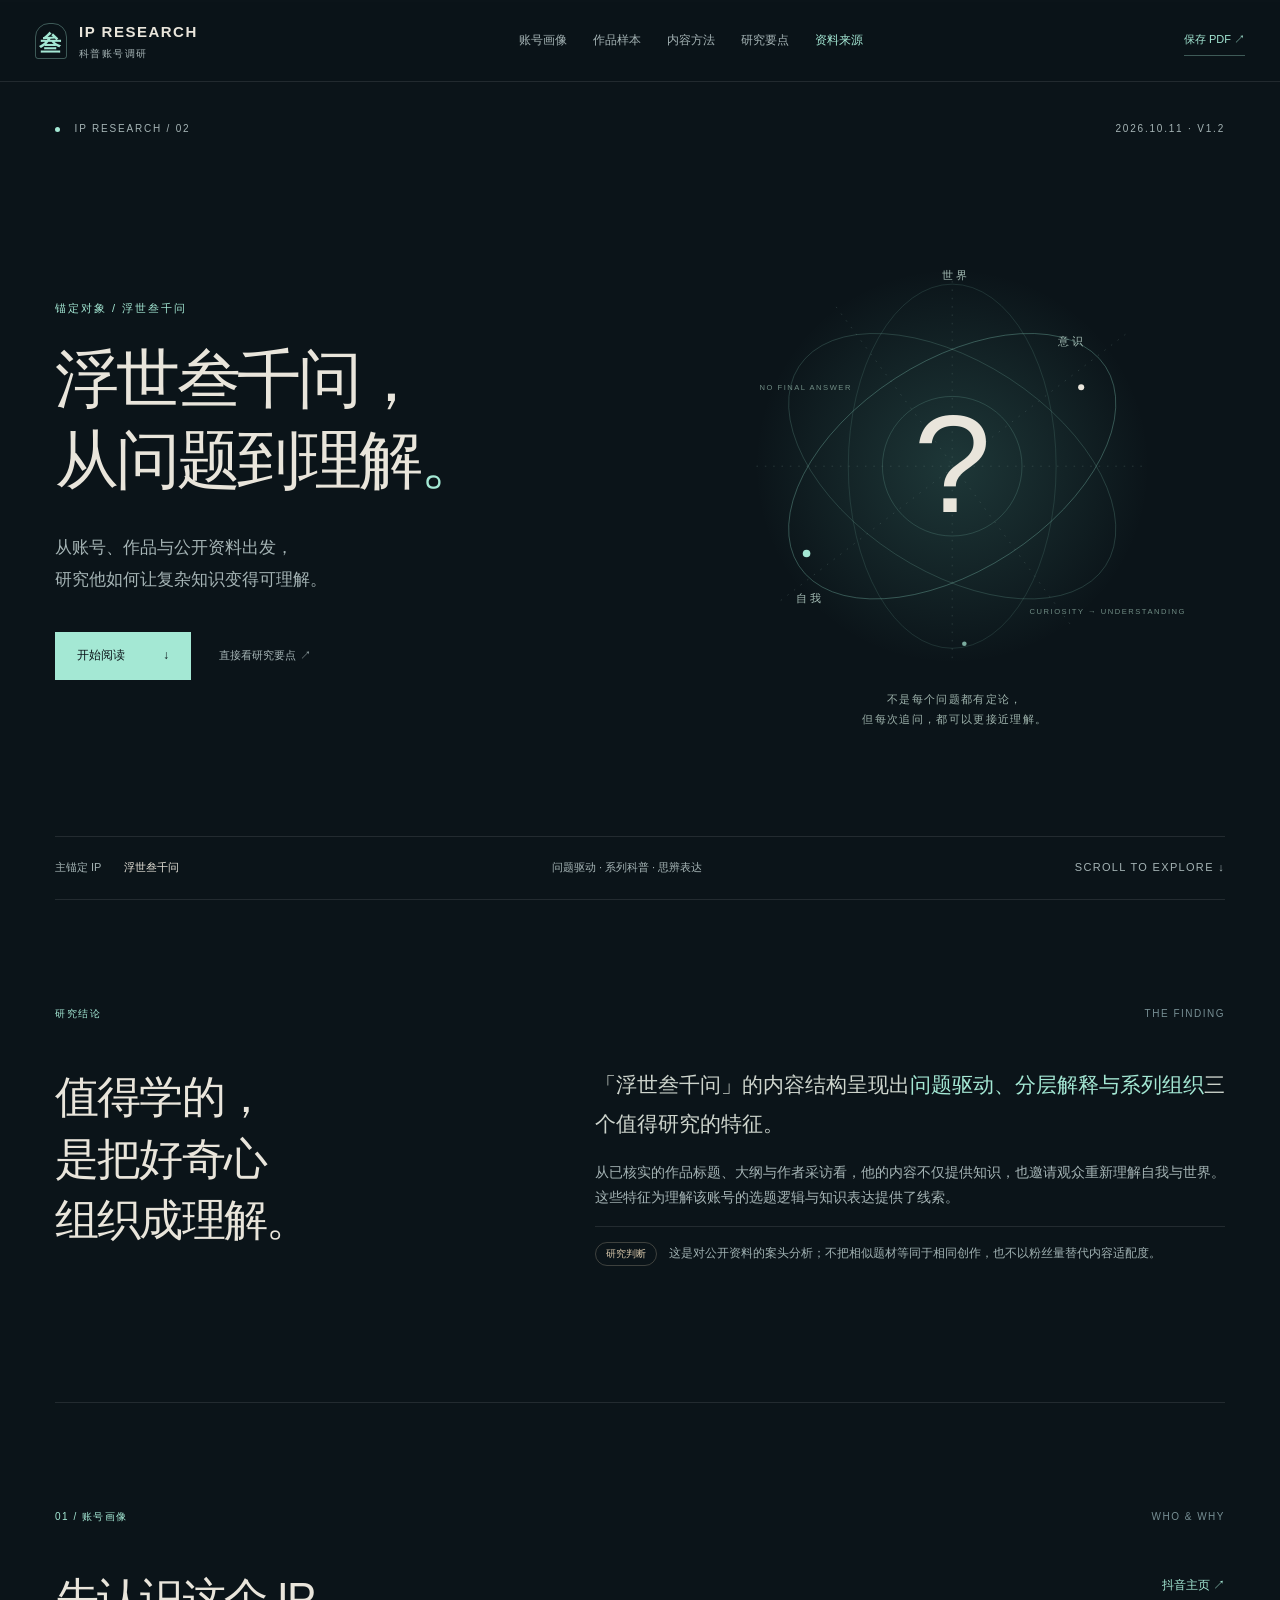
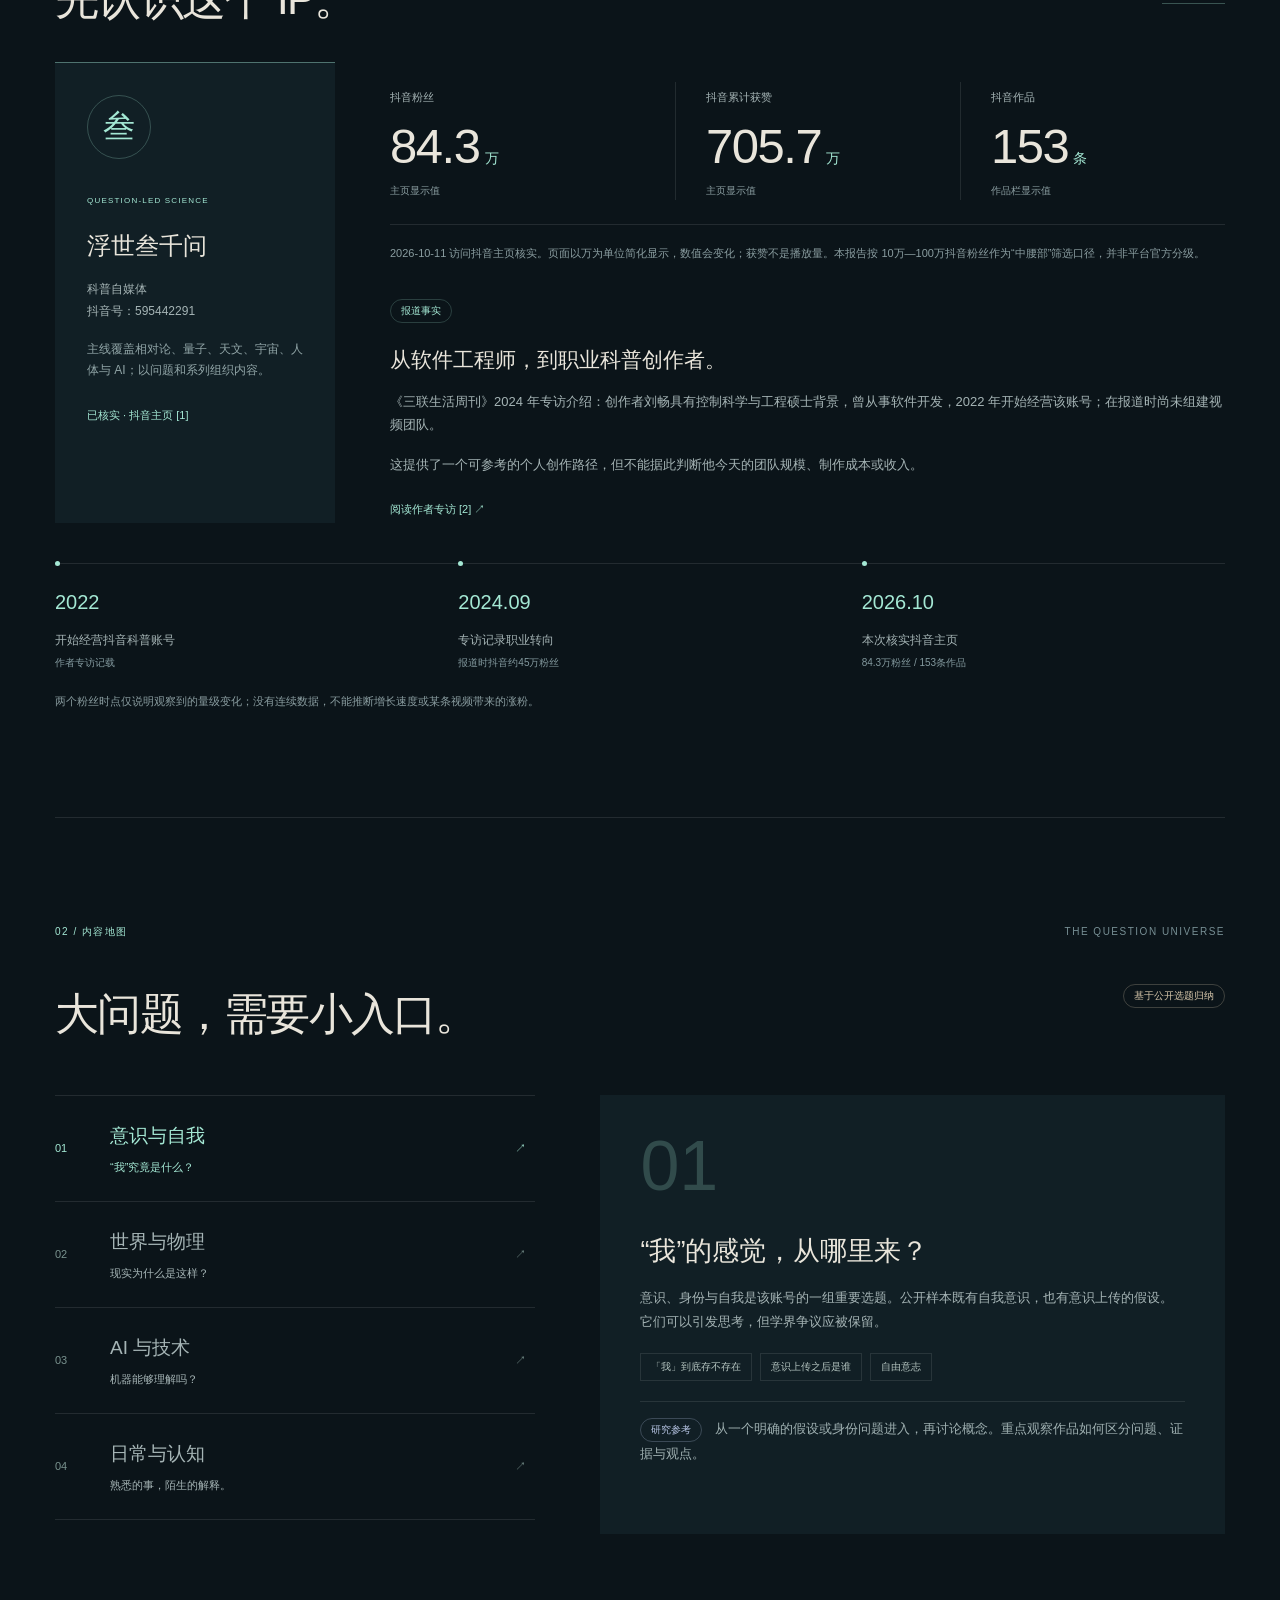
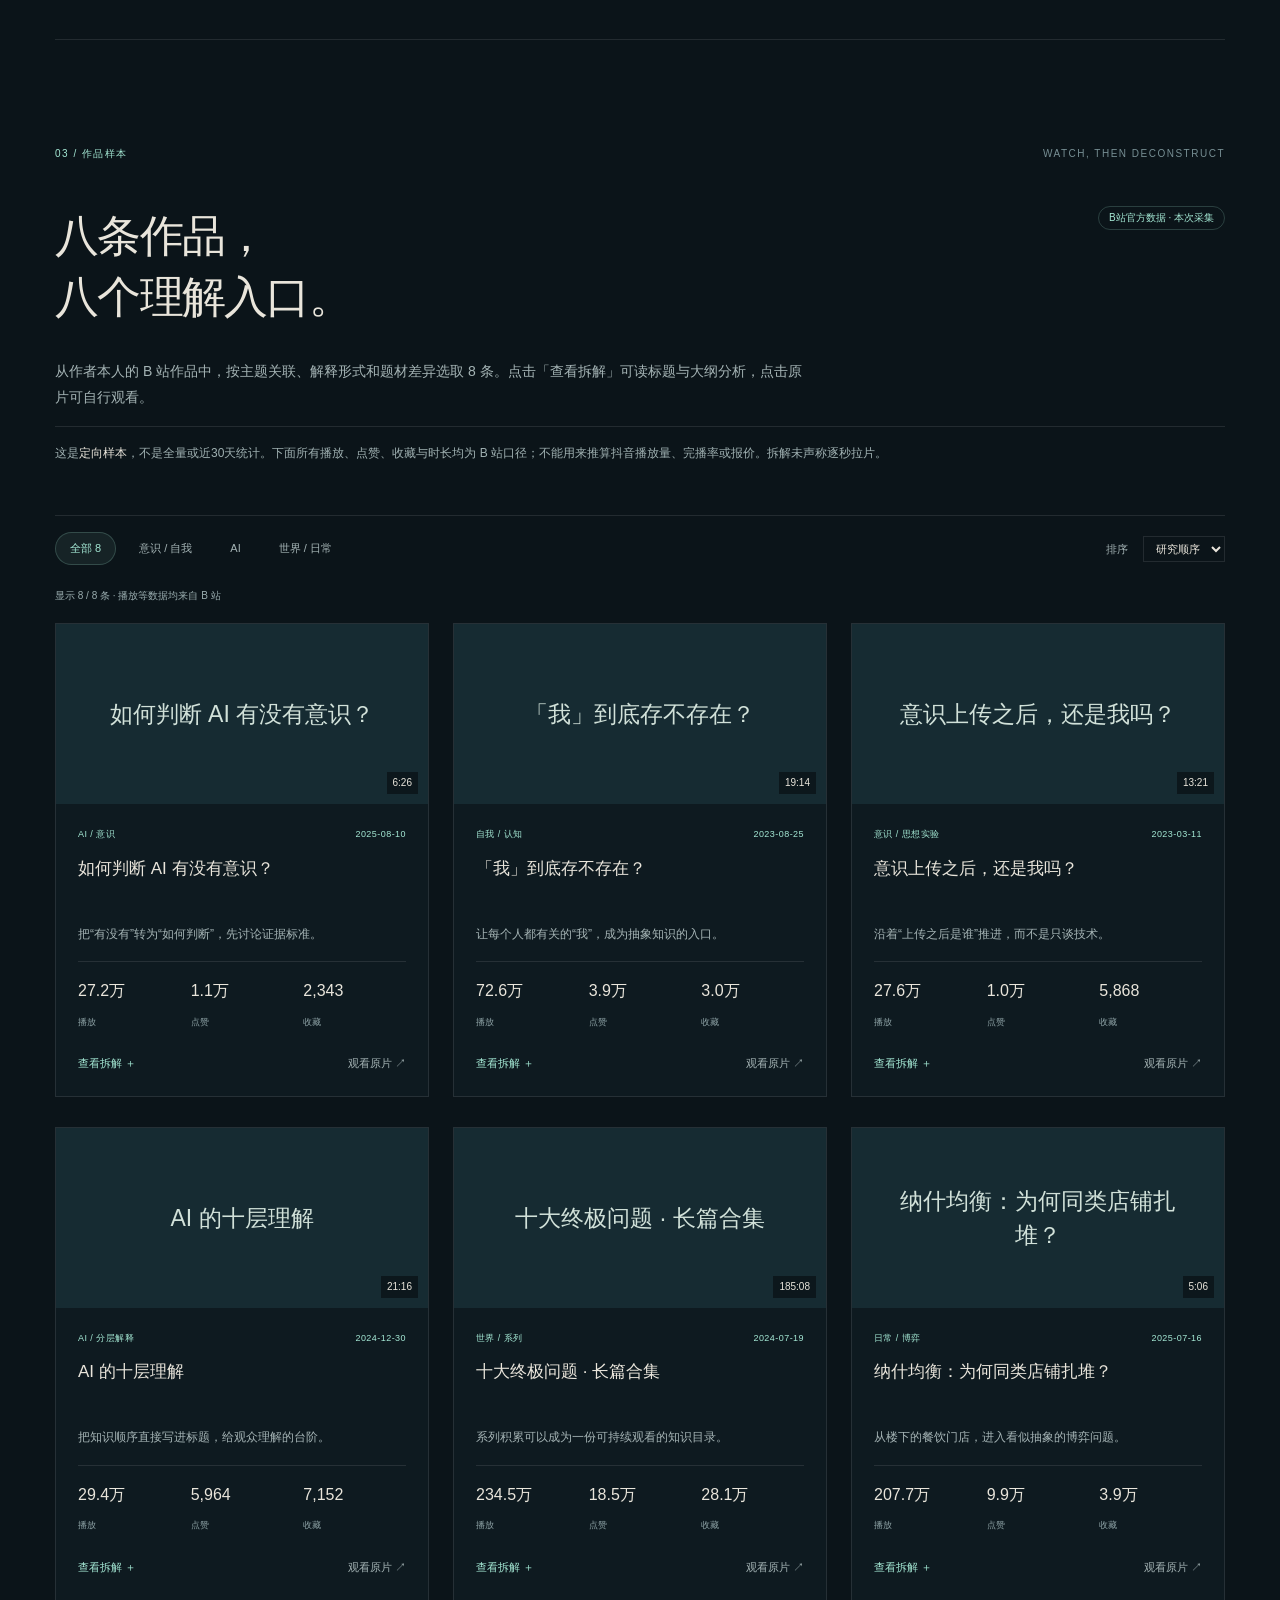
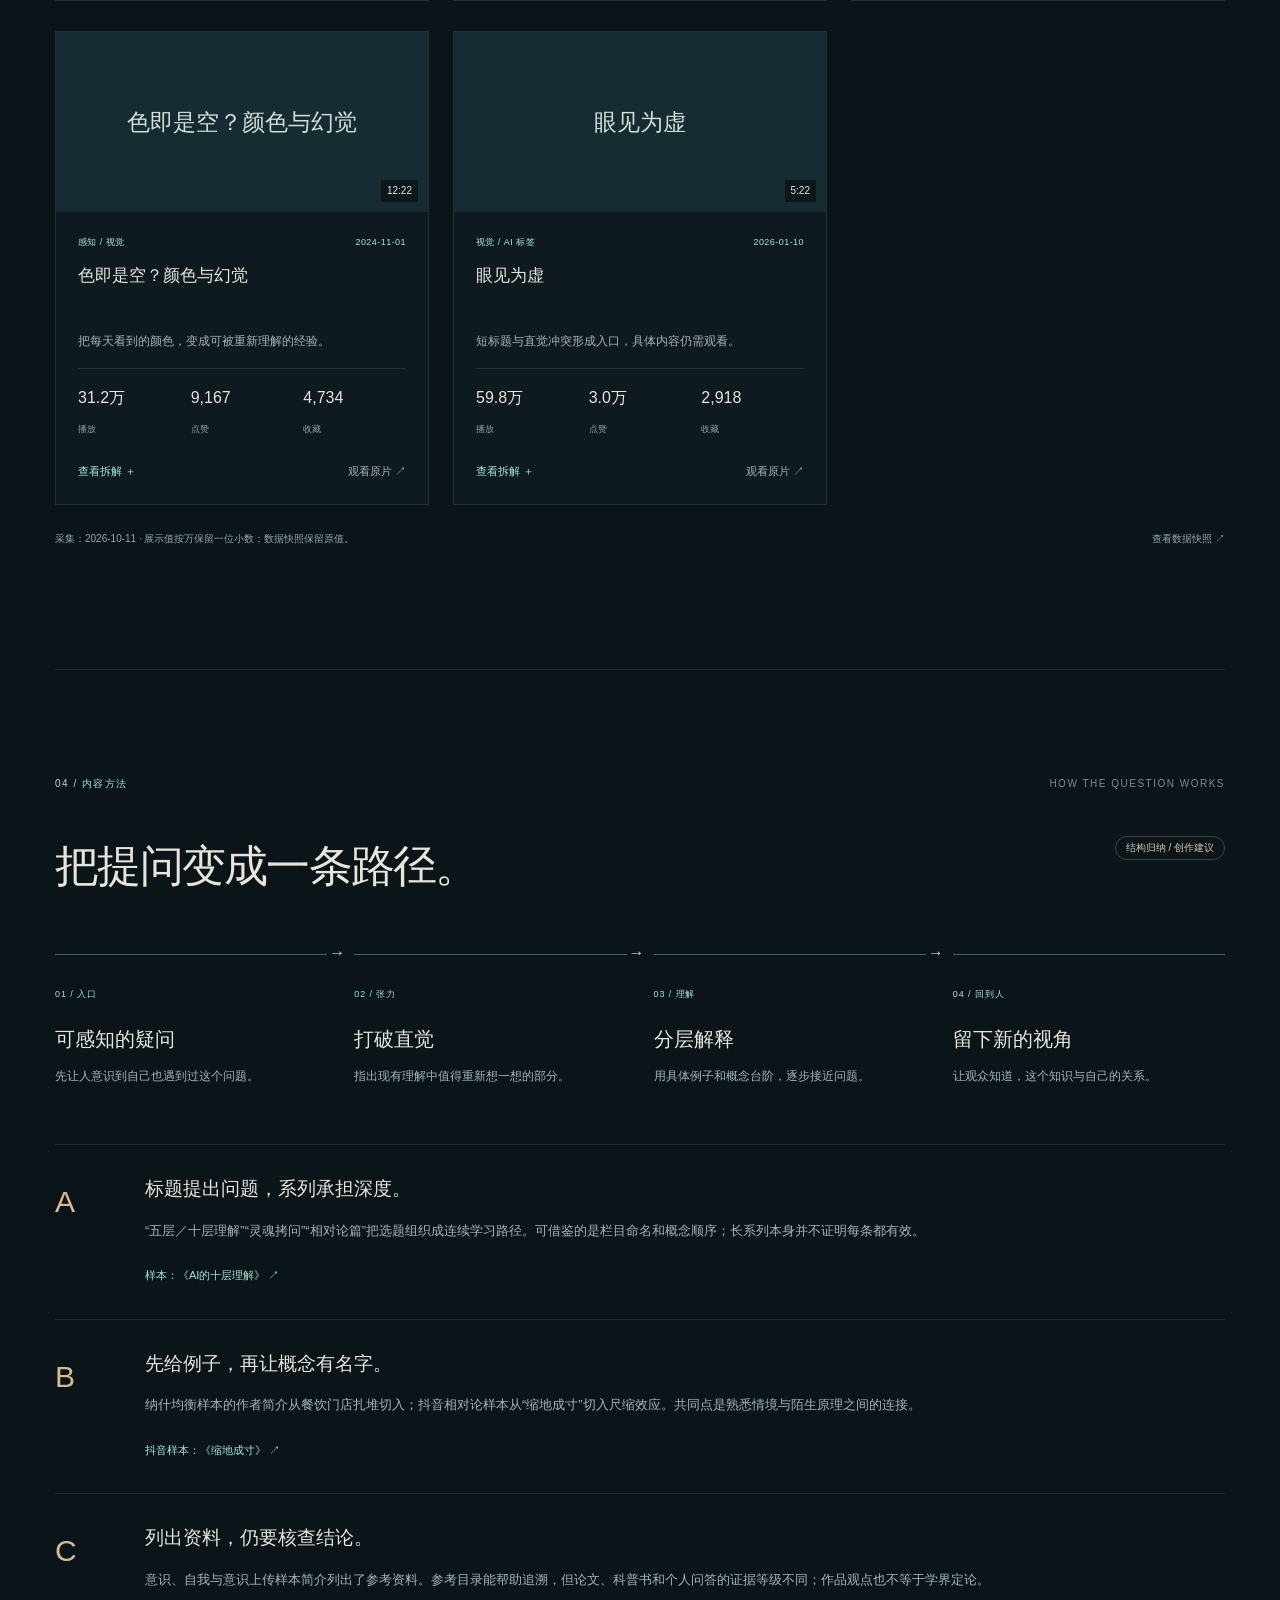
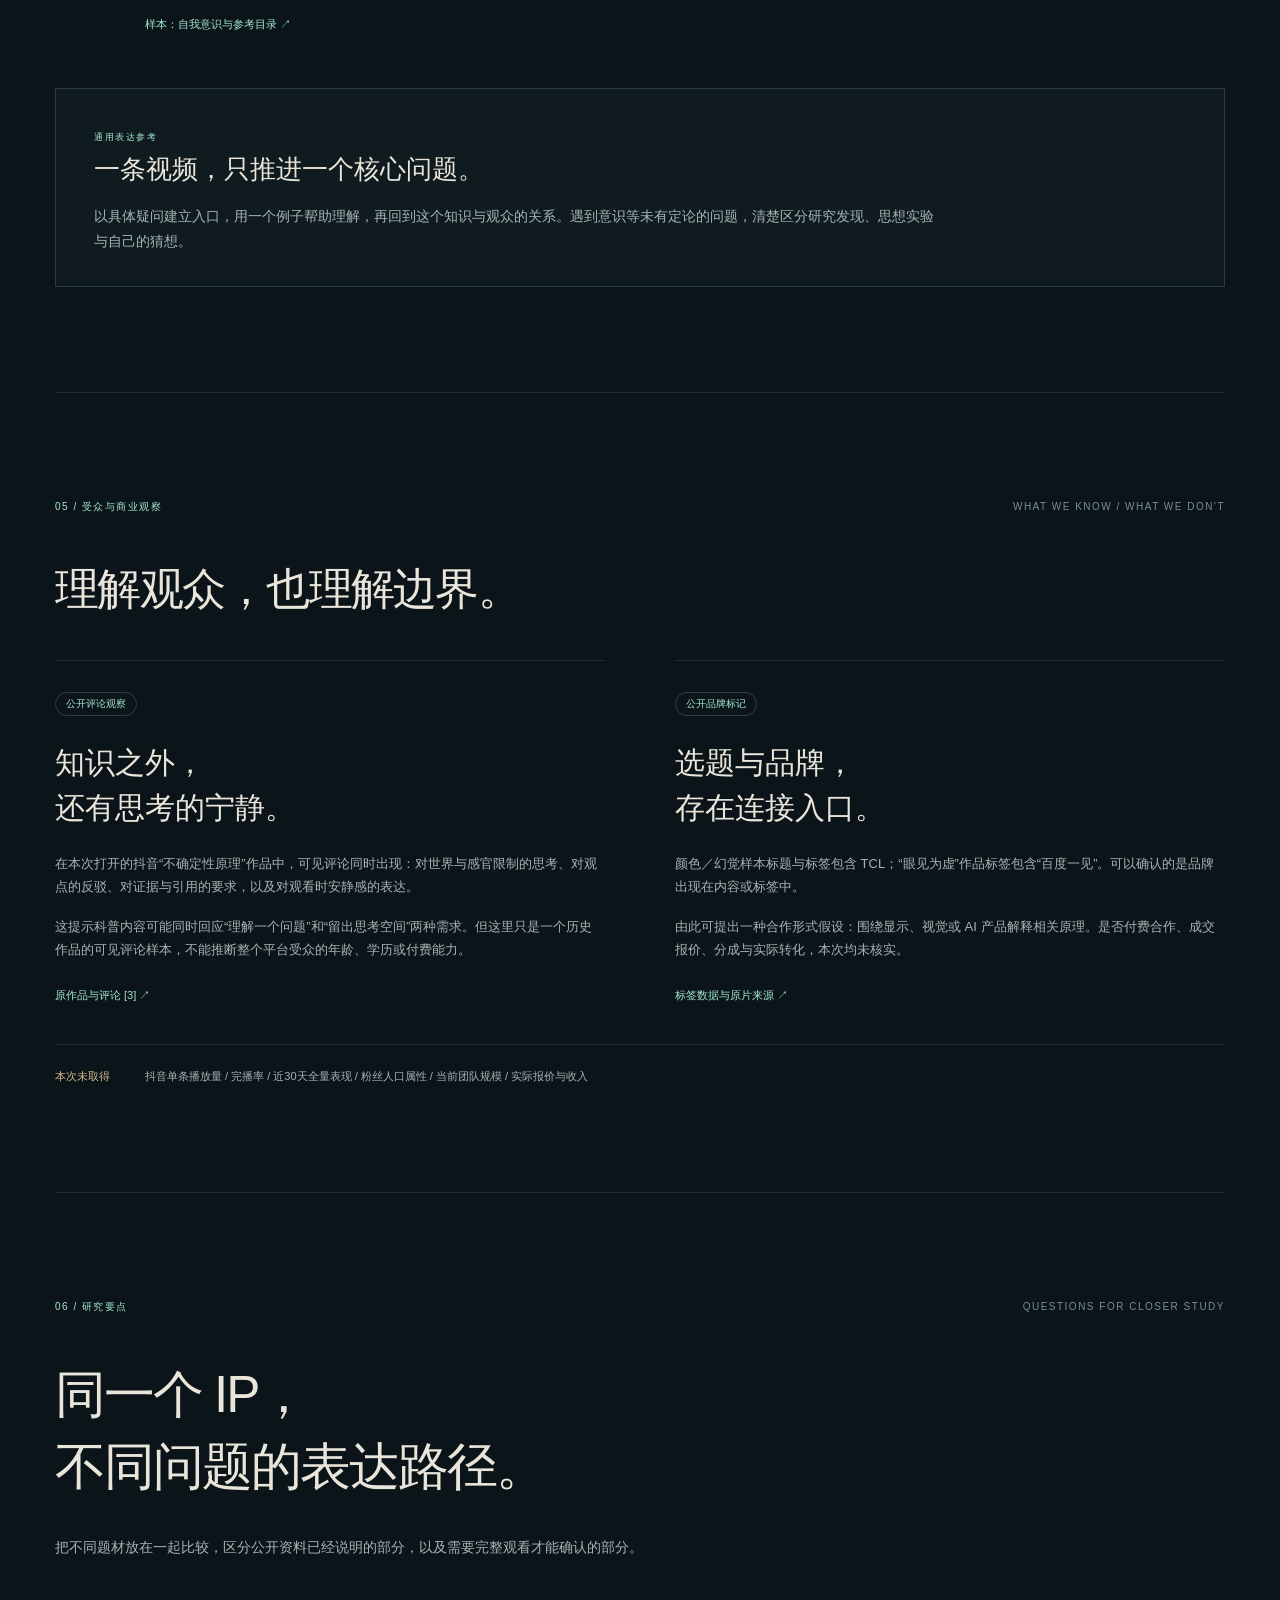
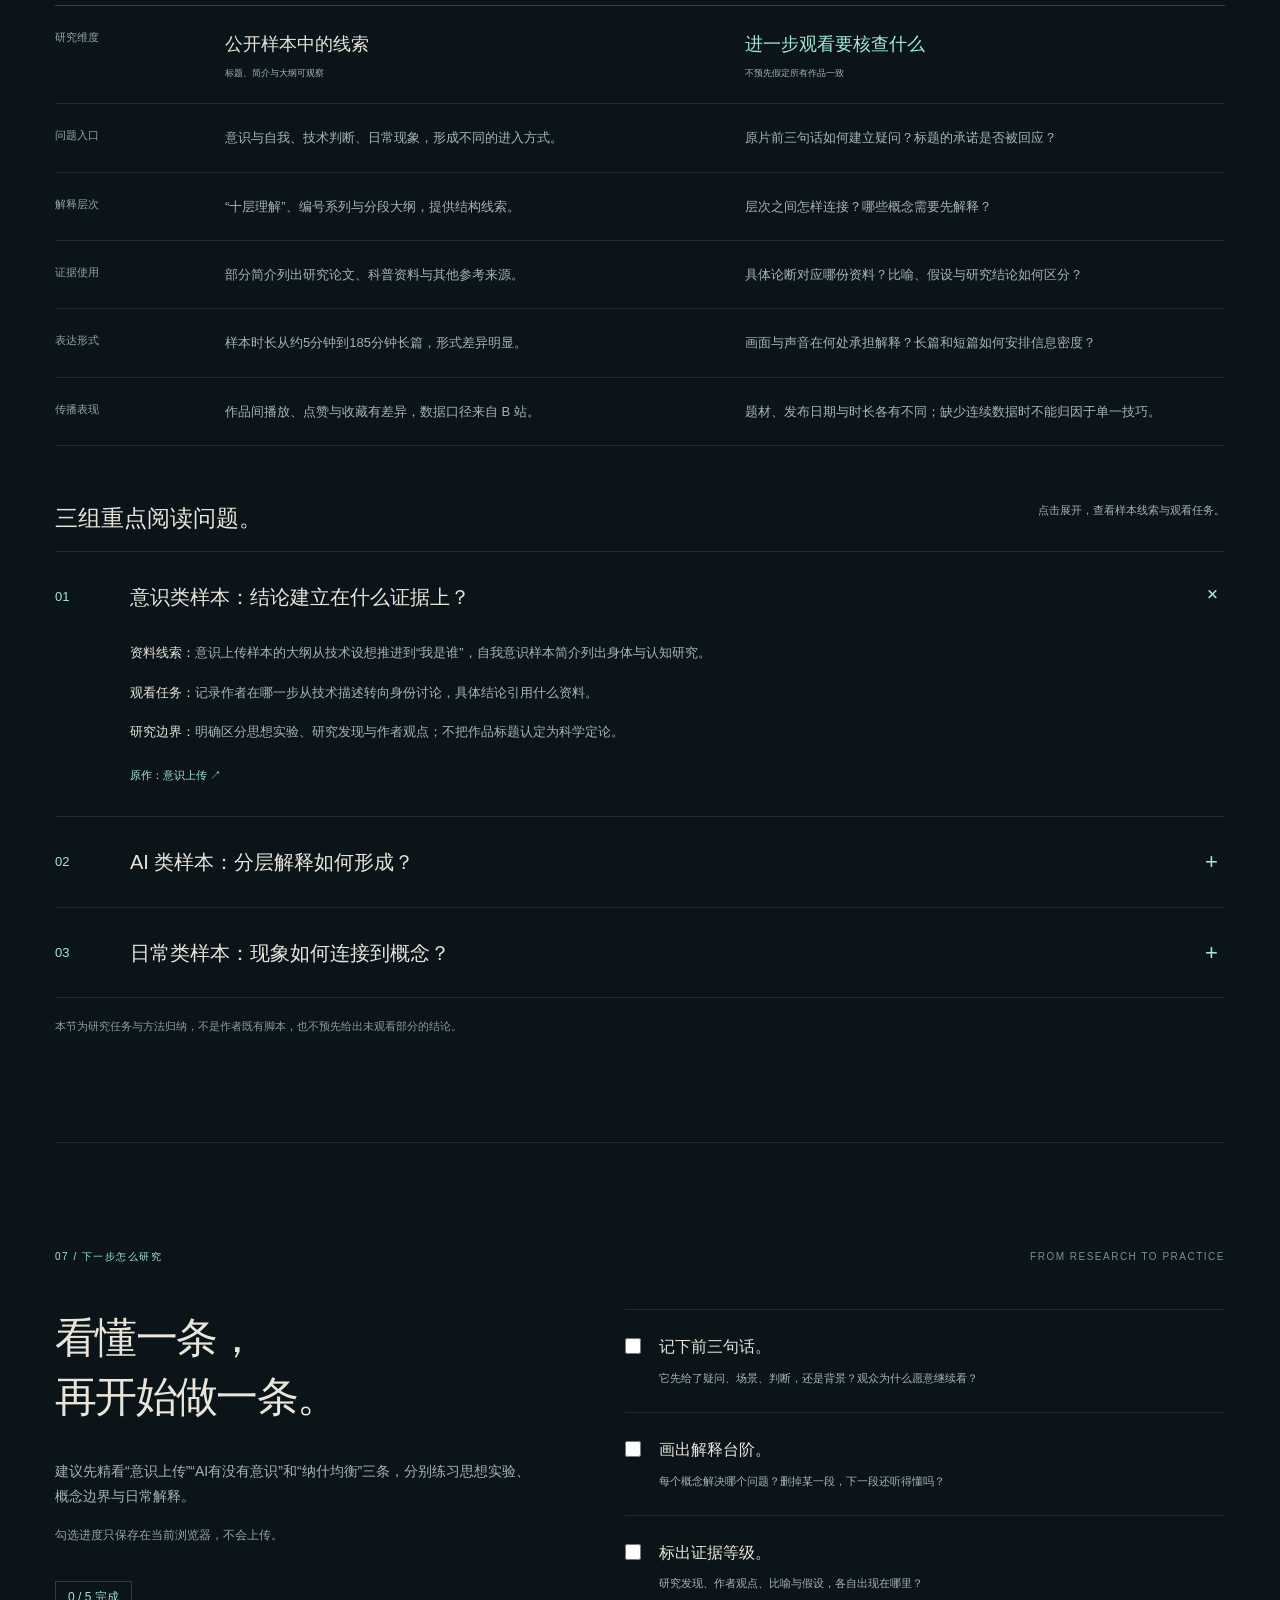
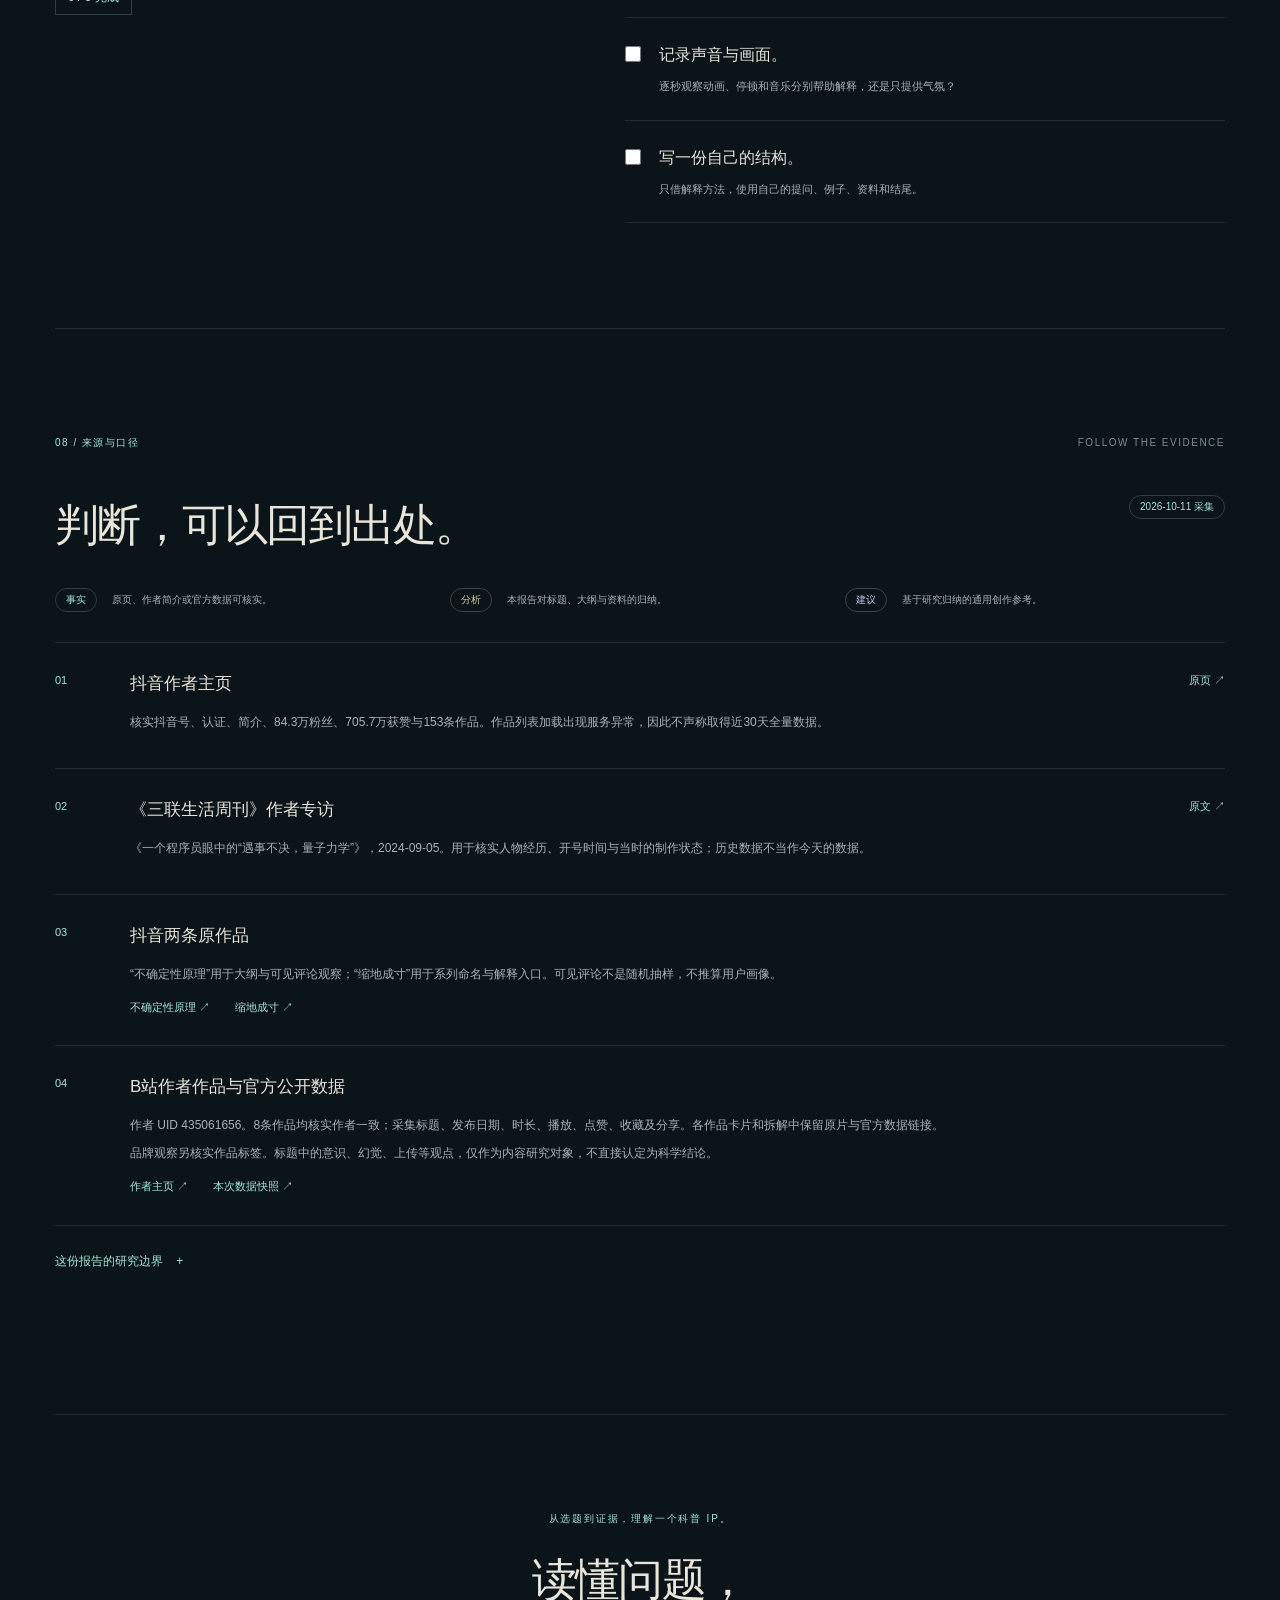
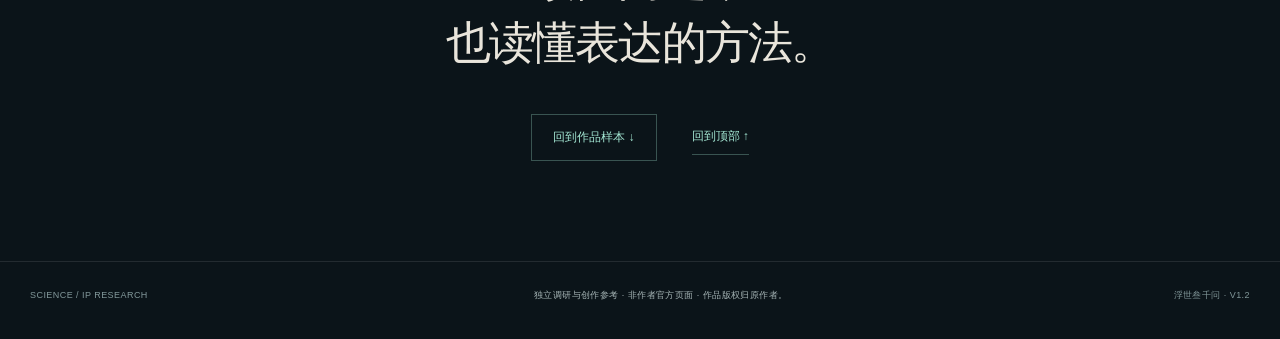
==== commit 3d7a5d0a: "调研网页统一使用微软雅黑字体" ====
--- a/research/fushi/index.html
+++ b/research/fushi/index.html
@@ -5,8 +5,8 @@
   <meta name="description" content="浮世叁千问 IP 调研：账号画像、8条作品样本、内容方法、受众观察与研究要点。">
   <meta name="theme-color" content="#0b1419">
   <title>浮世叁千问 · IP调研报告</title>
-  <link rel="stylesheet" href="style.css?v=1.1">
-  <script src="report-data.js?v=1.1" defer></script><script src="report.js?v=1.1" defer></script>
+  <link rel="stylesheet" href="style.css?v=1.2">
+  <script src="report-data.js?v=1.2" defer></script><script src="report.js?v=1.2" defer></script>
 </head>
 <body>
 <a class="skip" href="#main">跳转到正文</a>
@@ -18,7 +18,7 @@
 </header>
 <main id="main">
 <section class="hero" id="top">
-  <div class="hero-meta"><span><i></i> IP RESEARCH / 02</span><span>2026.10.11 · V1.1</span></div>
+  <div class="hero-meta"><span><i></i> IP RESEARCH / 02</span><span>2026.10.11 · V1.2</span></div>
   <div class="hero-grid">
     <div class="hero-copy">
       <p class="eyebrow">锚定对象 / 浮世叁千问</p>
@@ -34,7 +34,7 @@
         <g stroke="#78b9a9"><ellipse cx="306" cy="285" rx="241" ry="138" transform="rotate(-33 306 285)" opacity=".45"/><ellipse cx="306" cy="285" rx="241" ry="138" transform="rotate(33 306 285)" opacity=".28"/><ellipse cx="306" cy="285" rx="137" ry="240" opacity=".22"/><circle cx="306" cy="285" r="92" opacity=".3"/></g>
         <g stroke="#627b78" opacity=".42"><path d="M306 30v510M48 285h515" stroke-dasharray="2 9"/><path d="M153 75l309 419M80 462L541 106" stroke-dasharray="2 9"/></g>
         <circle class="orbital-dot" cx="114" cy="400" r="5" fill="#a4e8d4"/><circle cx="476" cy="181" r="4" fill="#e9e5db"/><circle cx="322" cy="519" r="3" fill="#7aab9e"/>
-        <text x="306" y="345" text-anchor="middle" fill="#e9e5db" font-size="184" font-family="Georgia,serif">?</text>
+        <text x="306" y="345" text-anchor="middle" fill="#e9e5db" font-size="184" font-family="Microsoft YaHei,微软雅黑,Microsoft YaHei UI,PingFang SC,sans-serif">?</text>
         <g fill="#a5bdb5" font-size="14" letter-spacing="4"><text x="445" y="125">意识</text><text x="100" y="464">自我</text><text x="292" y="38">世界</text></g>
         <g fill="#708c84" font-size="10" letter-spacing="2"><text x="408" y="480">CURIOSITY → UNDERSTANDING</text><text x="52" y="184">NO FINAL ANSWER</text></g>
       </svg>
@@ -156,6 +156,6 @@
 </section>
 <section class="closing"><p class="eyebrow">从选题到证据，理解一个科普 IP。</p><h2>读懂问题，<br>也读懂表达的方法。</h2><div><a class="button" href="#samples">回到作品样本 ↓</a><a class="text-link" href="#top">回到顶部 ↑</a></div></section>
 </main>
-<footer><span>SCIENCE / IP RESEARCH</span><p>独立调研与创作参考 · 非作者官方页面 · 作品版权归原作者。</p><span>浮世叁千问 · V1.1</span></footer>
+<footer><span>SCIENCE / IP RESEARCH</span><p>独立调研与创作参考 · 非作者官方页面 · 作品版权归原作者。</p><span>浮世叁千问 · V1.2</span></footer>
 <dialog id="case-dialog" aria-labelledby="case-title"><div class="dialog-top"><span class="eyebrow">作品拆解 / RESEARCH NOTE</span><button id="close-dialog" aria-label="关闭作品拆解">×</button></div><div id="case-content"></div></dialog>
 </body></html>
--- a/research/fushi/style.css
+++ b/research/fushi/style.css
@@ -1,12 +1,12 @@
-:root{--bg:#0b1419;--surface:#111f25;--ink:#e9e5db;--muted:#a5b4b5;--accent:#a4e8d4;--line:#ffffff19;--warm:#d9ba91;--max:1240px}
-*{box-sizing:border-box}html{scroll-behavior:smooth;scroll-padding-top:92px}body{margin:0;background:var(--bg);color:var(--ink);font-family:"Microsoft YaHei","微软雅黑","PingFang SC",sans-serif;line-height:1.8;-webkit-font-smoothing:antialiased}a{color:inherit;text-decoration:none}button,select,input{font:inherit}button,a,select,summary{-webkit-tap-highlight-color:transparent}button{cursor:pointer}a:focus-visible,button:focus-visible,summary:focus-visible,select:focus-visible,input:focus-visible{outline:2px solid var(--accent);outline-offset:5px}button{color:inherit}::selection{background:#a4e8d433;color:var(--ink)}.skip{position:fixed;z-index:100;top:-80px;left:15px;background:var(--accent);color:var(--bg);padding:10px 18px}.skip:focus{top:10px}
-.reading-progress{height:2px;position:fixed;top:0;left:0;right:0;z-index:30;background:var(--bg)}.reading-progress span{display:block;height:100%;width:0;background:var(--accent)}.header{height:82px;padding:0 max(30px,calc((100vw - 1360px)/2));display:flex;align-items:center;justify-content:space-between;gap:30px;border-bottom:1px solid var(--line);position:sticky;top:0;background:#0b1419ed;backdrop-filter:blur(18px);z-index:20}.brand{display:flex;align-items:center;gap:12px;font-size:15px;font-weight:600;letter-spacing:.1em;white-space:nowrap}.brand small{font-size:10px;display:block;font-weight:400;letter-spacing:.14em;color:var(--muted)}.brand-mark{width:32px;height:36px;border:1px solid #a4e8d455;border-radius:14px 14px 3px 3px;display:grid;place-items:center;color:var(--accent);font-family:Georgia,serif;font-size:22px}.header nav{display:flex;gap:26px;font-size:12px;color:var(--muted)}.header nav a:hover,.header nav a.active{color:var(--accent)}.print{background:none;border:0;border-bottom:1px solid #a4e8d455;padding:5px 0;color:var(--accent);font-size:11px;white-space:nowrap}
+:root{--bg:#0b1419;--surface:#111f25;--ink:#e9e5db;--muted:#a5b4b5;--accent:#a4e8d4;--line:#ffffff19;--warm:#d9ba91;--max:1240px;--font:"Microsoft YaHei","微软雅黑","Microsoft YaHei UI","PingFang SC",sans-serif}
+*{box-sizing:border-box}html{scroll-behavior:smooth;scroll-padding-top:92px}body{margin:0;background:var(--bg);color:var(--ink);font-family:var(--font);line-height:1.8;-webkit-font-smoothing:antialiased}a{color:inherit;text-decoration:none}button,select,input{font:inherit}button,a,select,summary{-webkit-tap-highlight-color:transparent}button{cursor:pointer}a:focus-visible,button:focus-visible,summary:focus-visible,select:focus-visible,input:focus-visible{outline:2px solid var(--accent);outline-offset:5px}button{color:inherit}::selection{background:#a4e8d433;color:var(--ink)}.skip{position:fixed;z-index:100;top:-80px;left:15px;background:var(--accent);color:var(--bg);padding:10px 18px}.skip:focus{top:10px}
+.reading-progress{height:2px;position:fixed;top:0;left:0;right:0;z-index:30;background:var(--bg)}.reading-progress span{display:block;height:100%;width:0;background:var(--accent)}.header{height:82px;padding:0 max(30px,calc((100vw - 1360px)/2));display:flex;align-items:center;justify-content:space-between;gap:30px;border-bottom:1px solid var(--line);position:sticky;top:0;background:#0b1419ed;backdrop-filter:blur(18px);z-index:20}.brand{display:flex;align-items:center;gap:12px;font-size:15px;font-weight:600;letter-spacing:.1em;white-space:nowrap}.brand small{font-size:10px;display:block;font-weight:400;letter-spacing:.14em;color:var(--muted)}.brand-mark{width:32px;height:36px;border:1px solid #a4e8d455;border-radius:14px 14px 3px 3px;display:grid;place-items:center;color:var(--accent);font-family:var(--font);font-size:22px}.header nav{display:flex;gap:26px;font-size:12px;color:var(--muted)}.header nav a:hover,.header nav a.active{color:var(--accent)}.print{background:none;border:0;border-bottom:1px solid #a4e8d455;padding:5px 0;color:var(--accent);font-size:11px;white-space:nowrap}
 main{max-width:var(--max);margin:auto}.hero{padding:38px 0 0;min-height:calc(100svh - 82px);display:flex;flex-direction:column}.hero-meta{display:flex;justify-content:space-between;color:var(--muted);font-size:10px;letter-spacing:.18em}.hero-meta i{display:inline-block;width:5px;height:5px;border-radius:50%;background:var(--accent);margin-right:10px}.hero-grid{display:grid;grid-template-columns:1.1fr 1fr;align-items:center;flex:1;gap:35px;padding:45px 0 40px}.eyebrow{color:var(--accent);font-size:11px;letter-spacing:.18em;margin:0 0 20px}.hero h1{font-size:clamp(46px,5vw,76px);line-height:1.27;letter-spacing:-.05em;font-weight:500;margin:0 0 30px}.hero h1 span{color:var(--accent)}.hero-lead{font-size:17px;line-height:1.9;color:var(--muted);margin:0 0 36px}.button{padding:12px 21px;display:inline-flex;gap:38px;align-items:center;border:1px solid #a4e8d44d;color:var(--accent);font-size:12px;transition:background .2s}.button:hover{background:#a4e8d41b}.button.solid{background:var(--accent);color:var(--bg);border-color:var(--accent)}.button.solid:hover{background:#c0efdf}.hero-secondary{display:inline-block;margin-left:24px;font-size:11px;color:var(--muted)}.hero-art{position:relative}.hero-art svg{width:100%;max-height:440px;display:block}.hero-art p{text-align:center;font-size:11px;color:#9eb3ac;letter-spacing:.12em;margin:0}.orbital-dot{animation:dotpulse 4s ease-in-out infinite}@keyframes dotpulse{50%{opacity:.4}}.hero-bottom{border-top:1px solid var(--line);border-bottom:1px solid var(--line);padding:21px 0;display:flex;justify-content:space-between;gap:20px;font-size:11px;color:var(--muted)}.hero-bottom strong{color:var(--ink);font-weight:400;margin-left:20px}.scroll-hint{letter-spacing:.12em}
 .section{padding:105px 0;border-bottom:1px solid var(--line)}.section-label{display:flex;justify-content:space-between;gap:15px;font-size:10px;color:var(--accent);letter-spacing:.15em;margin-bottom:43px}.section-label>span+span{color:#778f94}h2{font-size:clamp(32px,3.4vw,48px);line-height:1.4;letter-spacing:-.04em;font-weight:500;margin:0 0 32px}h3{font-size:21px;line-height:1.5;font-weight:500;margin:0 0 15px}p{color:var(--muted);font-size:14px;margin:0 0 16px}p strong{color:var(--ink);font-weight:500}.section-heading{display:flex;justify-content:space-between;align-items:flex-start;gap:25px}.text-link{font-size:12px;color:var(--accent);padding:6px 0;border-bottom:1px solid #a4e8d44d;white-space:nowrap}.section-deck{max-width:760px}.tag{display:inline-block;border:1px solid #a4e8d433;border-radius:20px;padding:3px 10px;font-size:10px;white-space:nowrap;line-height:1.6;vertical-align:middle}.tag.fact{color:var(--accent)}.tag.analysis{color:#d6c6aa;border-color:#d6c6aa40}.tag.suggestion{color:#b8c6e5;border-color:#b8c6e540}.note{font-size:12px;line-height:1.9;color:#9fb0b1;padding:15px 0;border-top:1px solid var(--line)}.note .tag{margin-right:9px}.subtle{color:#91a5a7;font-size:12px}.metric-note{font-size:11px;color:#8a9da0;line-height:1.9;margin:18px 0 0}.intro-grid{display:grid;grid-template-columns:1fr 1.4fr;gap:90px}.intro-grid h2{font-size:44px}.intro-grid .large{font-size:21px;line-height:1.85;color:#ced5cd}.intro-grid .large strong{color:var(--accent)}
-.profile-grid{display:grid;grid-template-columns:280px 1fr;gap:55px}.identity{padding:32px;background:var(--surface);border-top:1px solid #a4e8d46b}.identity-symbol{width:64px;height:64px;border:1px solid #a4e8d440;display:grid;place-items:center;font-size:32px;font-family:"Songti SC",serif;color:var(--accent);margin-bottom:35px;border-radius:50%}.identity .eyebrow{font-size:8px;letter-spacing:.15em}.identity h3{font-size:24px}.identity p{font-size:12px}.source-link{font-size:11px;color:var(--accent);display:inline-block;margin-top:8px}.source-link:hover{text-decoration:underline}.stats{display:grid;grid-template-columns:repeat(3,1fr);border-bottom:1px solid var(--line);padding:20px 0 24px;gap:20px}.stats>div+div{border-left:1px solid var(--line);padding-left:30px}.stats span{font-size:11px;color:var(--muted)}.stats strong{font-family:Georgia,serif;display:block;font-size:49px;font-weight:400;letter-spacing:-.03em;line-height:1.45;font-variant-numeric:tabular-nums}.stats small{font-size:14px;font-family:"Microsoft YaHei","PingFang SC",sans-serif;margin-left:5px;color:var(--accent)}.stats p{font-size:10px;margin:0;color:#8a9da0}.bio{padding-top:33px}.bio h3{margin-top:18px}.bio p{font-size:13px}.timeline{display:grid;grid-template-columns:repeat(3,1fr);margin-top:40px;border-top:1px solid var(--line);gap:40px}.timeline>div{padding-top:20px;position:relative}.timeline>div:before{content:"";position:absolute;width:5px;height:5px;border-radius:50%;background:var(--accent);top:-3px;left:0}.timeline span{font-size:20px;font-family:Georgia,serif;color:var(--accent)}.timeline p{font-size:12px;margin:10px 0 0}.timeline small{font-size:10px;color:#849a9f}
-.map-layout{display:grid;grid-template-columns:1fr 1.3fr;gap:65px;margin-top:18px}.map-tabs{display:flex;flex-direction:column}.map-tabs button{display:grid;grid-template-columns:35px 1fr 20px;align-items:center;gap:20px;text-align:left;background:none;border:0;border-top:1px solid var(--line);padding:23px 0;color:var(--muted)}.map-tabs button:last-child{border-bottom:1px solid var(--line)}.map-tabs button>span{font-size:11px;color:#79928e}.map-tabs button div{font-size:19px}.map-tabs small{display:block;font-size:11px;margin-top:5px}.map-tabs button[aria-selected=true]{color:var(--accent)}.map-tabs button[aria-selected=true]>span{color:var(--accent)}.map-panel{padding:36px 40px;background:var(--surface);position:relative;min-height:360px}.map-panel .map-no{font-size:70px;line-height:1;font-family:Georgia,serif;color:#a4e8d438;margin-bottom:30px;display:block}.map-panel h3{font-size:27px}.map-panel p{font-size:13px}.map-examples{display:flex;flex-wrap:wrap;gap:8px;margin:20px 0}.map-examples span{border:1px solid var(--line);font-size:10px;padding:4px 10px;color:#b6c6c1}
+.profile-grid{display:grid;grid-template-columns:280px 1fr;gap:55px}.identity{padding:32px;background:var(--surface);border-top:1px solid #a4e8d46b}.identity-symbol{width:64px;height:64px;border:1px solid #a4e8d440;display:grid;place-items:center;font-size:32px;font-family:var(--font);color:var(--accent);margin-bottom:35px;border-radius:50%}.identity .eyebrow{font-size:8px;letter-spacing:.15em}.identity h3{font-size:24px}.identity p{font-size:12px}.source-link{font-size:11px;color:var(--accent);display:inline-block;margin-top:8px}.source-link:hover{text-decoration:underline}.stats{display:grid;grid-template-columns:repeat(3,1fr);border-bottom:1px solid var(--line);padding:20px 0 24px;gap:20px}.stats>div+div{border-left:1px solid var(--line);padding-left:30px}.stats span{font-size:11px;color:var(--muted)}.stats strong{font-family:var(--font);display:block;font-size:49px;font-weight:400;letter-spacing:-.03em;line-height:1.45;font-variant-numeric:tabular-nums}.stats small{font-size:14px;font-family:var(--font);margin-left:5px;color:var(--accent)}.stats p{font-size:10px;margin:0;color:#8a9da0}.bio{padding-top:33px}.bio h3{margin-top:18px}.bio p{font-size:13px}.timeline{display:grid;grid-template-columns:repeat(3,1fr);margin-top:40px;border-top:1px solid var(--line);gap:40px}.timeline>div{padding-top:20px;position:relative}.timeline>div:before{content:"";position:absolute;width:5px;height:5px;border-radius:50%;background:var(--accent);top:-3px;left:0}.timeline span{font-size:20px;font-family:var(--font);color:var(--accent)}.timeline p{font-size:12px;margin:10px 0 0}.timeline small{font-size:10px;color:#849a9f}
+.map-layout{display:grid;grid-template-columns:1fr 1.3fr;gap:65px;margin-top:18px}.map-tabs{display:flex;flex-direction:column}.map-tabs button{display:grid;grid-template-columns:35px 1fr 20px;align-items:center;gap:20px;text-align:left;background:none;border:0;border-top:1px solid var(--line);padding:23px 0;color:var(--muted)}.map-tabs button:last-child{border-bottom:1px solid var(--line)}.map-tabs button>span{font-size:11px;color:#79928e}.map-tabs button div{font-size:19px}.map-tabs small{display:block;font-size:11px;margin-top:5px}.map-tabs button[aria-selected=true]{color:var(--accent)}.map-tabs button[aria-selected=true]>span{color:var(--accent)}.map-panel{padding:36px 40px;background:var(--surface);position:relative;min-height:360px}.map-panel .map-no{font-size:70px;line-height:1;font-family:var(--font);color:#a4e8d438;margin-bottom:30px;display:block}.map-panel h3{font-size:27px}.map-panel p{font-size:13px}.map-examples{display:flex;flex-wrap:wrap;gap:8px;margin:20px 0}.map-examples span{border:1px solid var(--line);font-size:10px;padding:4px 10px;color:#b6c6c1}
 .sample-toolbar{display:flex;justify-content:space-between;align-items:center;gap:20px;margin-top:35px;padding:16px 0;border-top:1px solid var(--line)}.filter-buttons{display:flex;gap:8px;flex-wrap:wrap}.filter-buttons button{background:none;border:1px solid transparent;color:var(--muted);padding:6px 14px;font-size:11px;border-radius:20px}.filter-buttons button.active{color:var(--accent);background:#a4e8d412;border-color:#a4e8d433}.sort-label{font-size:11px;color:var(--muted);white-space:nowrap}.sort-label select{font-size:11px;margin-left:12px;color:var(--ink);background:var(--bg);border:1px solid var(--line);padding:5px 8px}.results-count{font-size:10px;color:#9baeb0;margin:6px 0 18px}.samples-grid{display:grid;grid-template-columns:repeat(3,minmax(0,1fr));gap:30px 24px}.sample{border:1px solid var(--line);background:#0e1a20;display:flex;flex-direction:column;min-width:0}.sample-visual{height:180px;overflow:hidden;position:relative;background:#162b32}.sample-visual img{display:block;width:100%;height:100%;object-fit:cover;filter:saturate(.65);transition:transform .5s;position:relative;z-index:1}.sample:hover img{transform:scale(1.04)}.sample-visual .poster{position:absolute;inset:0;display:flex;align-items:center;justify-content:center;padding:30px;color:#d1e1d9;font-size:23px;line-height:1.5;text-align:center}.sample-visual .length{position:absolute;z-index:2;right:10px;bottom:10px;background:#0b1419dd;padding:2px 6px;font-size:10px;color:var(--ink)}.sample-body{padding:22px;display:flex;flex-direction:column;flex:1}.sample-kicker{font-size:9px;letter-spacing:.05em;display:flex;justify-content:space-between;color:var(--accent);gap:10px}.sample h3{font-size:17px;margin:13px 0 15px;min-height:52px}.sample p{font-size:12px;line-height:1.85}.sample-stat{display:grid;grid-template-columns:1fr 1fr 1fr;gap:10px;border-top:1px solid var(--line);padding-top:15px;margin-top:auto}.sample-stat strong{display:block;font-size:16px;font-weight:400;color:var(--ink);font-variant-numeric:tabular-nums}.sample-stat span{font-size:9px;color:#8fa4a7}.sample-actions{display:flex;justify-content:space-between;gap:12px;margin-top:20px;align-items:center}.sample-actions button{border:0;background:none;font-size:11px;color:var(--accent);padding:0;text-align:left}.sample-actions a{font-size:11px;color:var(--muted)}.sample-foot{margin-top:25px;display:flex;justify-content:space-between;gap:20px}.sample-foot p,.sample-foot a{font-size:10px;color:#94a7a9}
-.method-flow{display:grid;grid-template-columns:repeat(4,1fr);gap:27px;margin-top:25px}.method-flow>div{border-top:1px solid #a4e8d45e;padding-top:23px;position:relative}.method-flow>div+div:before{content:"→";position:absolute;top:-16px;left:-25px;color:var(--accent)}.method-flow span{font-size:9px;color:var(--accent);letter-spacing:.1em}.method-flow h3{font-size:20px;margin:18px 0 12px}.method-flow p{font-size:12px}.method-notes{margin-top:40px}.method-notes article{display:grid;grid-template-columns:70px 1fr;gap:20px;padding:30px 0;border-top:1px solid var(--line)}.item-number{font-size:30px;font-family:Georgia,serif;color:var(--warm)}.method-notes h3{font-size:19px}.method-notes p{max-width:860px;font-size:13px}.callout{padding:32px 38px;background:#a4e8d408;border:1px solid #a4e8d42b;margin-top:20px}.callout h3{font-size:26px}.callout p{max-width:850px;margin-bottom:0}.callout .eyebrow{font-size:9px}
+.method-flow{display:grid;grid-template-columns:repeat(4,1fr);gap:27px;margin-top:25px}.method-flow>div{border-top:1px solid #a4e8d45e;padding-top:23px;position:relative}.method-flow>div+div:before{content:"→";position:absolute;top:-16px;left:-25px;color:var(--accent)}.method-flow span{font-size:9px;color:var(--accent);letter-spacing:.1em}.method-flow h3{font-size:20px;margin:18px 0 12px}.method-flow p{font-size:12px}.method-notes{margin-top:40px}.method-notes article{display:grid;grid-template-columns:70px 1fr;gap:20px;padding:30px 0;border-top:1px solid var(--line)}.item-number{font-size:30px;font-family:var(--font);color:var(--warm)}.method-notes h3{font-size:19px}.method-notes p{max-width:860px;font-size:13px}.callout{padding:32px 38px;background:#a4e8d408;border:1px solid #a4e8d42b;margin-top:20px}.callout h3{font-size:26px}.callout p{max-width:850px;margin-bottom:0}.callout .eyebrow{font-size:9px}
 .audience-grid{display:grid;grid-template-columns:1fr 1fr;gap:70px;margin-top:40px}.audience-grid article{border-top:1px solid var(--line);padding-top:28px}.audience-grid h3{font-size:30px;line-height:1.5;margin:22px 0}.audience-grid p{font-size:13px}.unknowns{display:flex;gap:35px;margin-top:36px;border-top:1px solid var(--line);padding-top:22px}.unknowns span{font-size:11px;color:var(--warm);white-space:nowrap}.unknowns p{font-size:11px;margin:0}
 .transfer-section h2{font-size:clamp(35px,4vw,57px)}.comparison{margin:45px 0 55px;border-top:1px solid #a4e8d43c}.comparison>div{display:grid;grid-template-columns:130px 1fr 1fr;gap:40px;padding:22px 0;border-bottom:1px solid var(--line)}.comparison>div>span{font-size:11px;color:#8fa6a5}.comparison p{font-size:13px;margin:0}.comparison-head strong{font-weight:500;font-size:18px}.comparison-head strong:last-child{color:var(--accent)}.comparison-head strong span{font-size:9px;color:var(--muted);font-weight:400;display:block;margin-top:5px}.topic-heading{display:flex;justify-content:space-between;gap:20px}.topic-heading h3{font-size:23px}.topic-heading p{font-size:11px}.topic-ideas details{border-top:1px solid var(--line)}.topic-ideas details:last-child{border-bottom:1px solid var(--line)}summary{cursor:pointer;list-style:none}summary::-webkit-details-marker{display:none}.topic-ideas summary{display:grid;grid-template-columns:55px 1fr 20px;gap:20px;align-items:center;padding:25px 0}.topic-ideas summary>span:first-child{font-size:13px;color:var(--accent)}.topic-ideas h4{font-size:20px;font-weight:400;margin:0;line-height:1.5}.topic-ideas .plus{font-size:22px;color:var(--accent)}.topic-ideas details[open] .plus{transform:rotate(45deg)}.topic-ideas details>div{padding:0 60px 28px 75px;max-width:980px}.topic-ideas p{font-size:13px}.topic-ideas a{font-size:11px;color:var(--accent)}
 .practice-grid{display:grid;grid-template-columns:1fr 1.25fr;gap:90px}.practice-grid h2{font-size:42px}.task-count{font-size:12px;color:var(--accent);border:1px solid #a4e8d435;display:inline-block;padding:5px 12px;margin-top:18px}.checklist label{display:flex;gap:18px;padding:23px 0;border-top:1px solid var(--line);cursor:pointer}.checklist label:last-child{border-bottom:1px solid var(--line)}.checklist input{margin:5px 0 0;accent-color:var(--accent);width:16px;height:16px;flex-shrink:0}.checklist strong{font-size:16px;font-weight:400}.checklist small{display:block;font-size:11px;color:var(--muted);margin-top:7px}.checklist input:checked+span strong{color:var(--accent)}
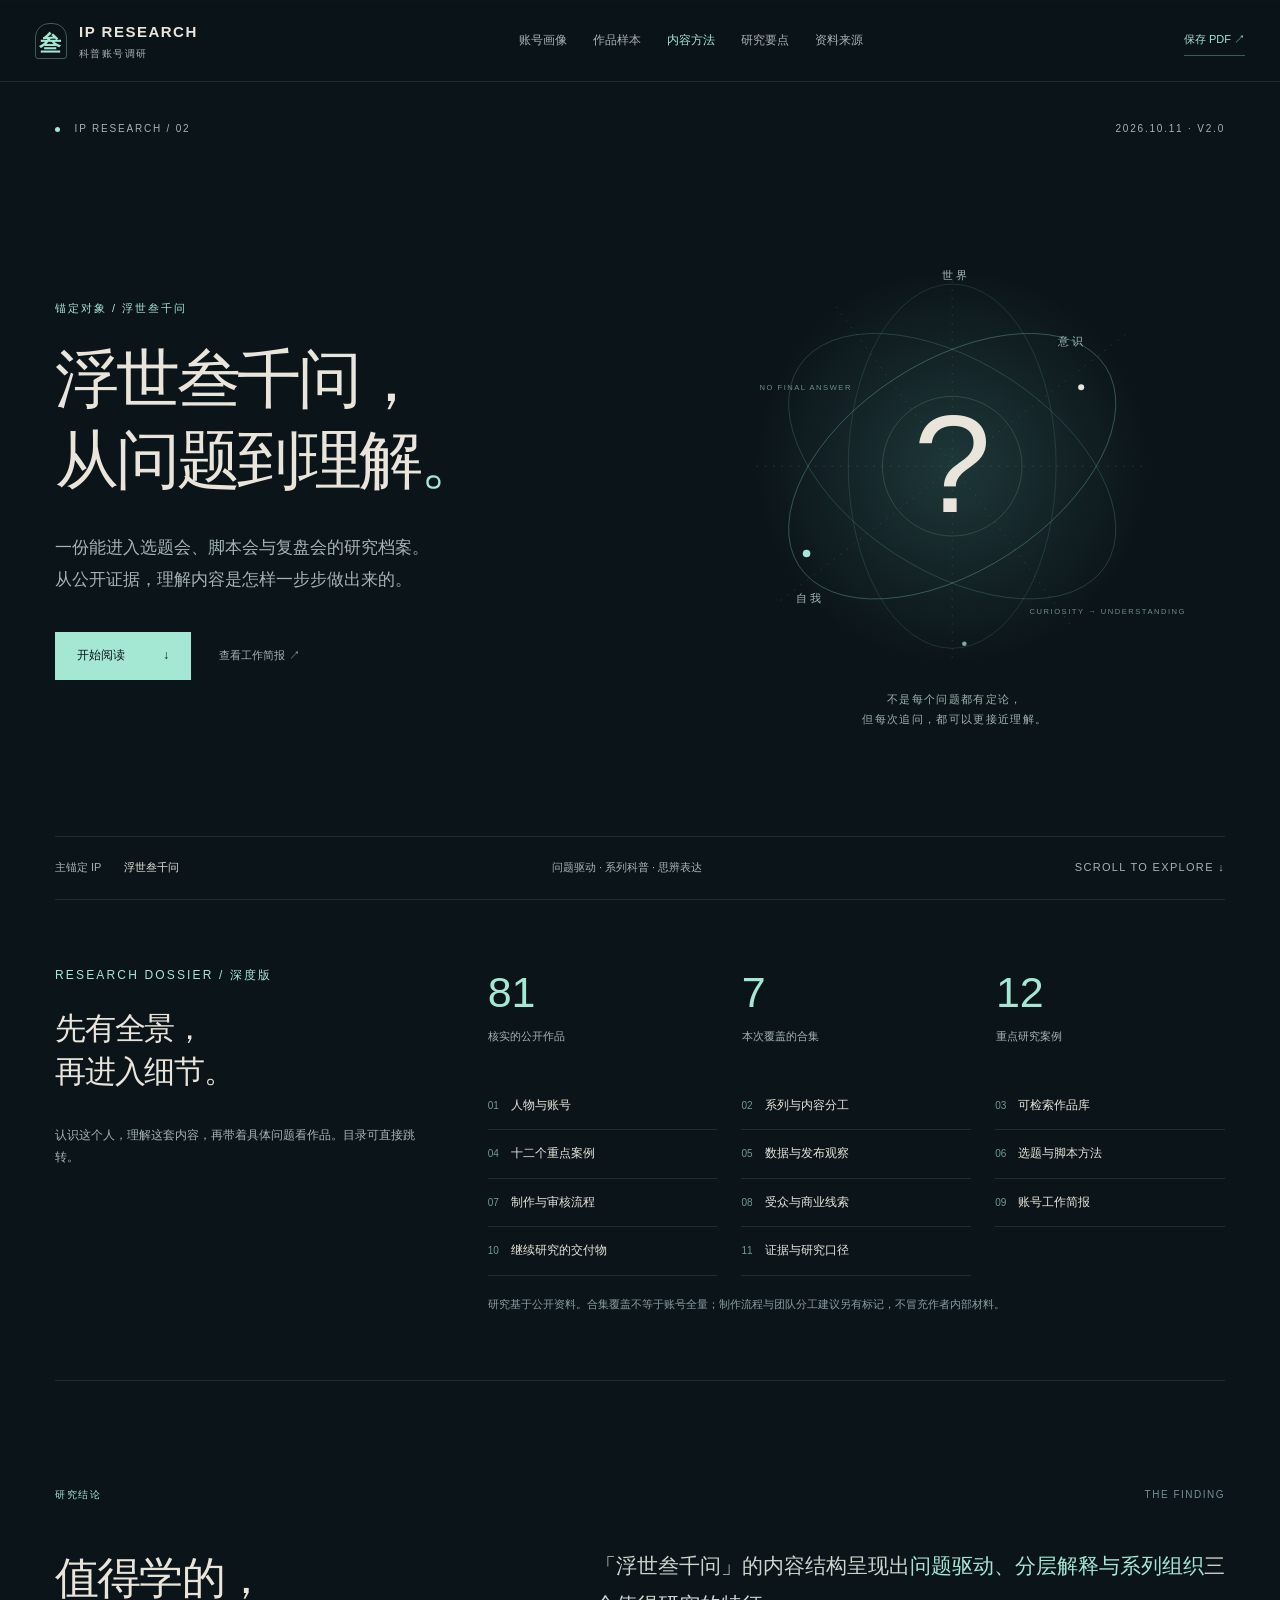
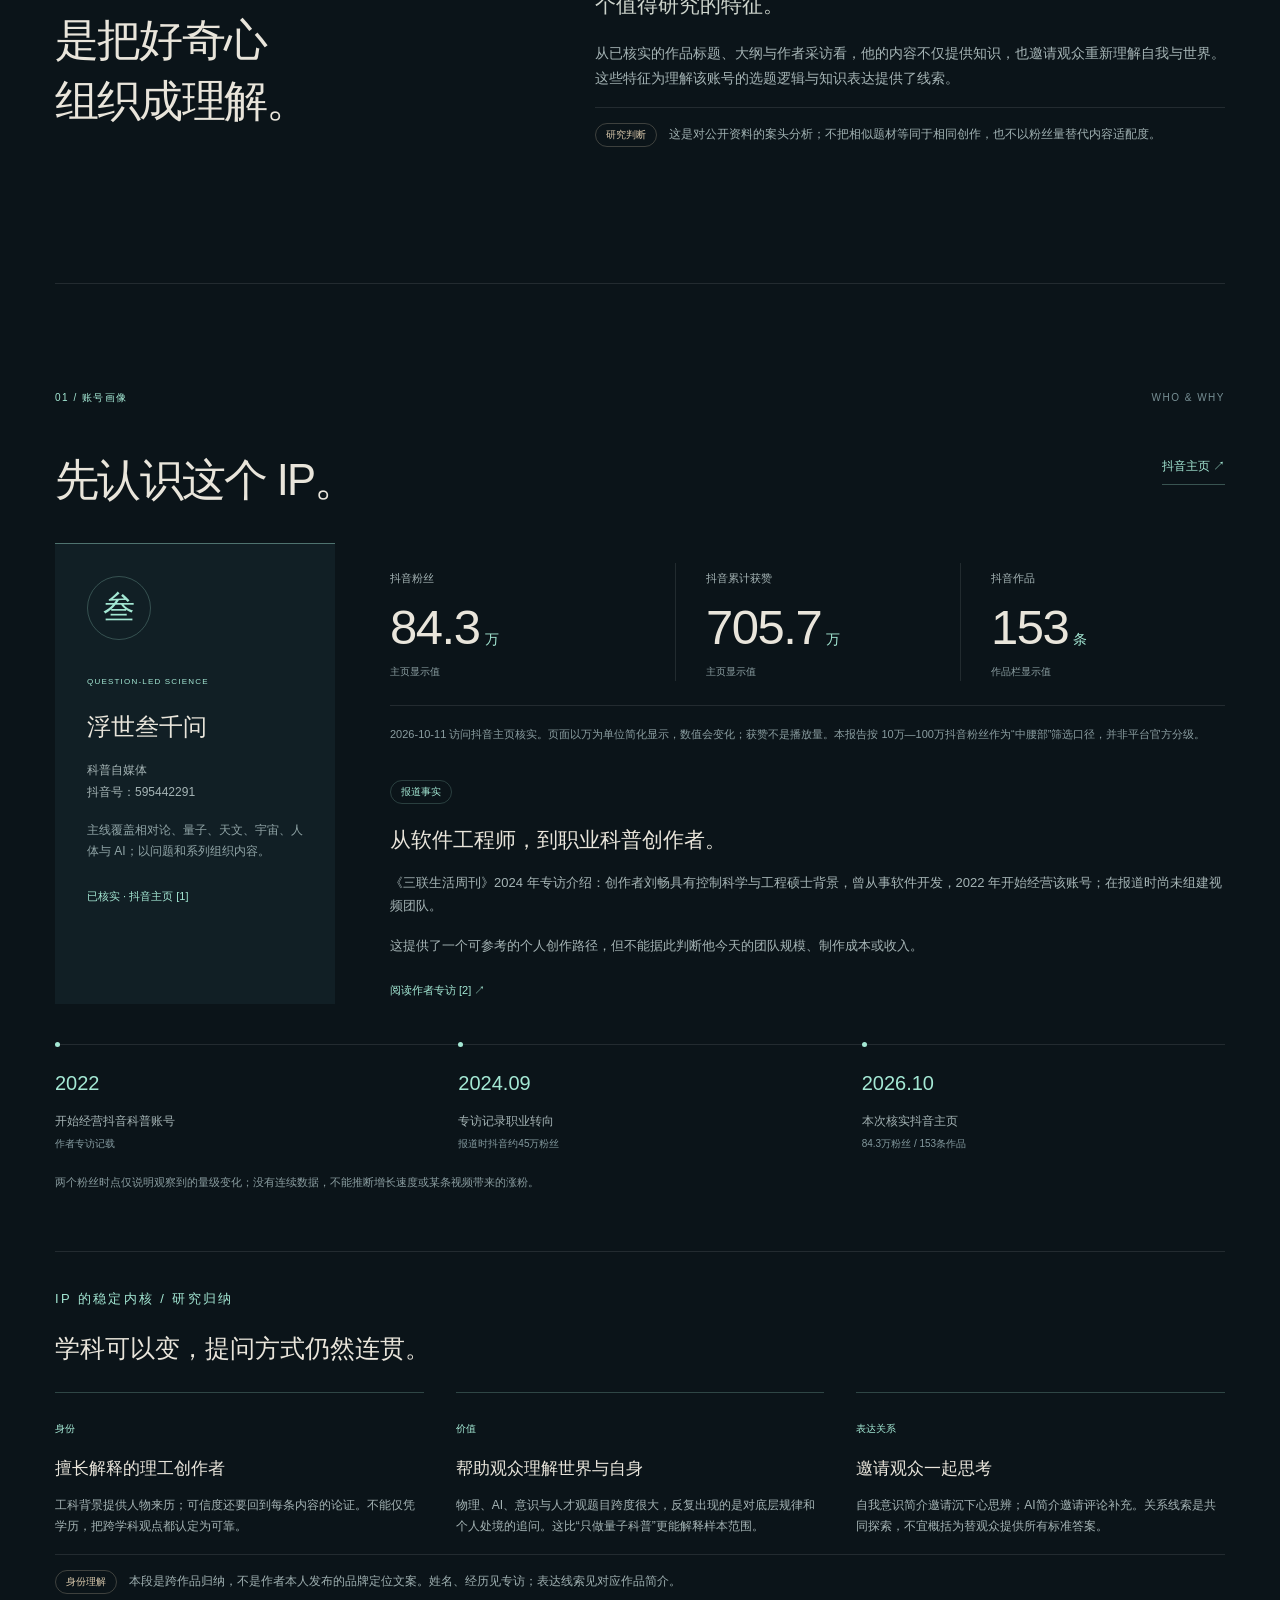
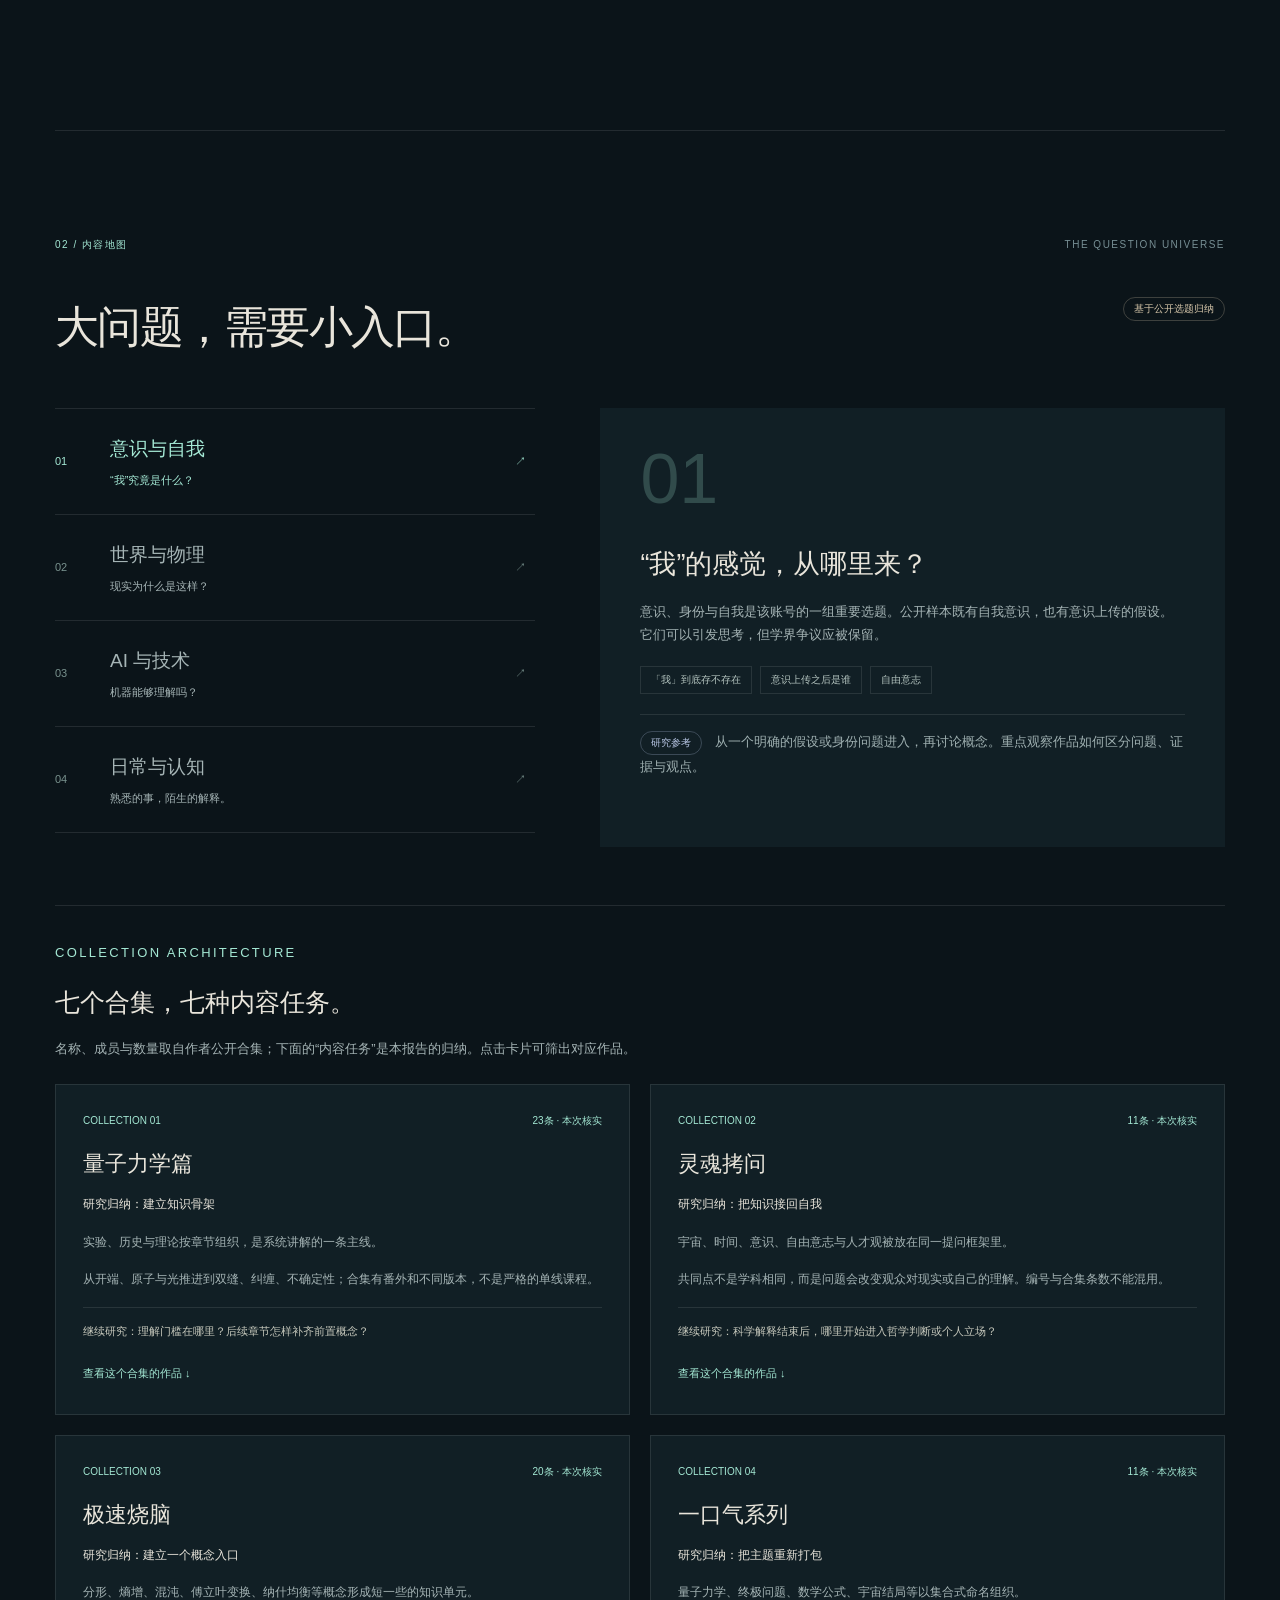
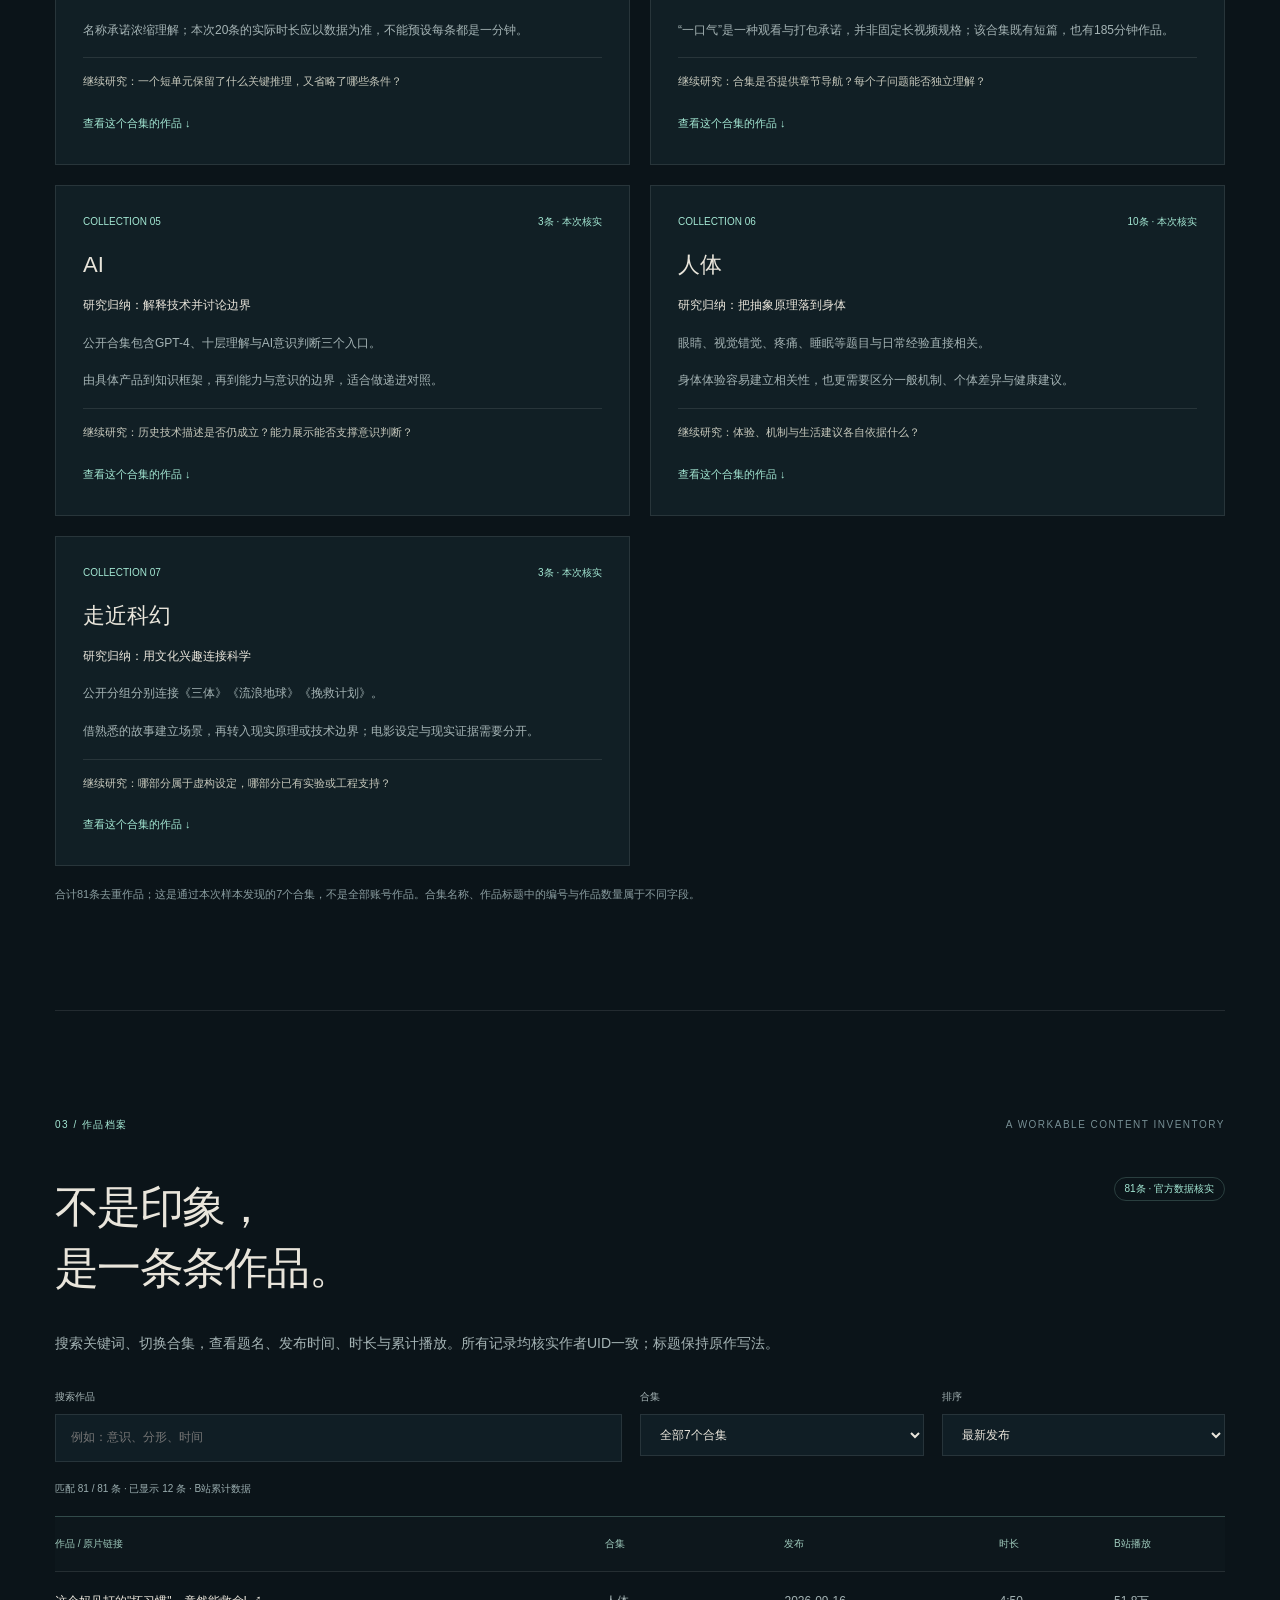
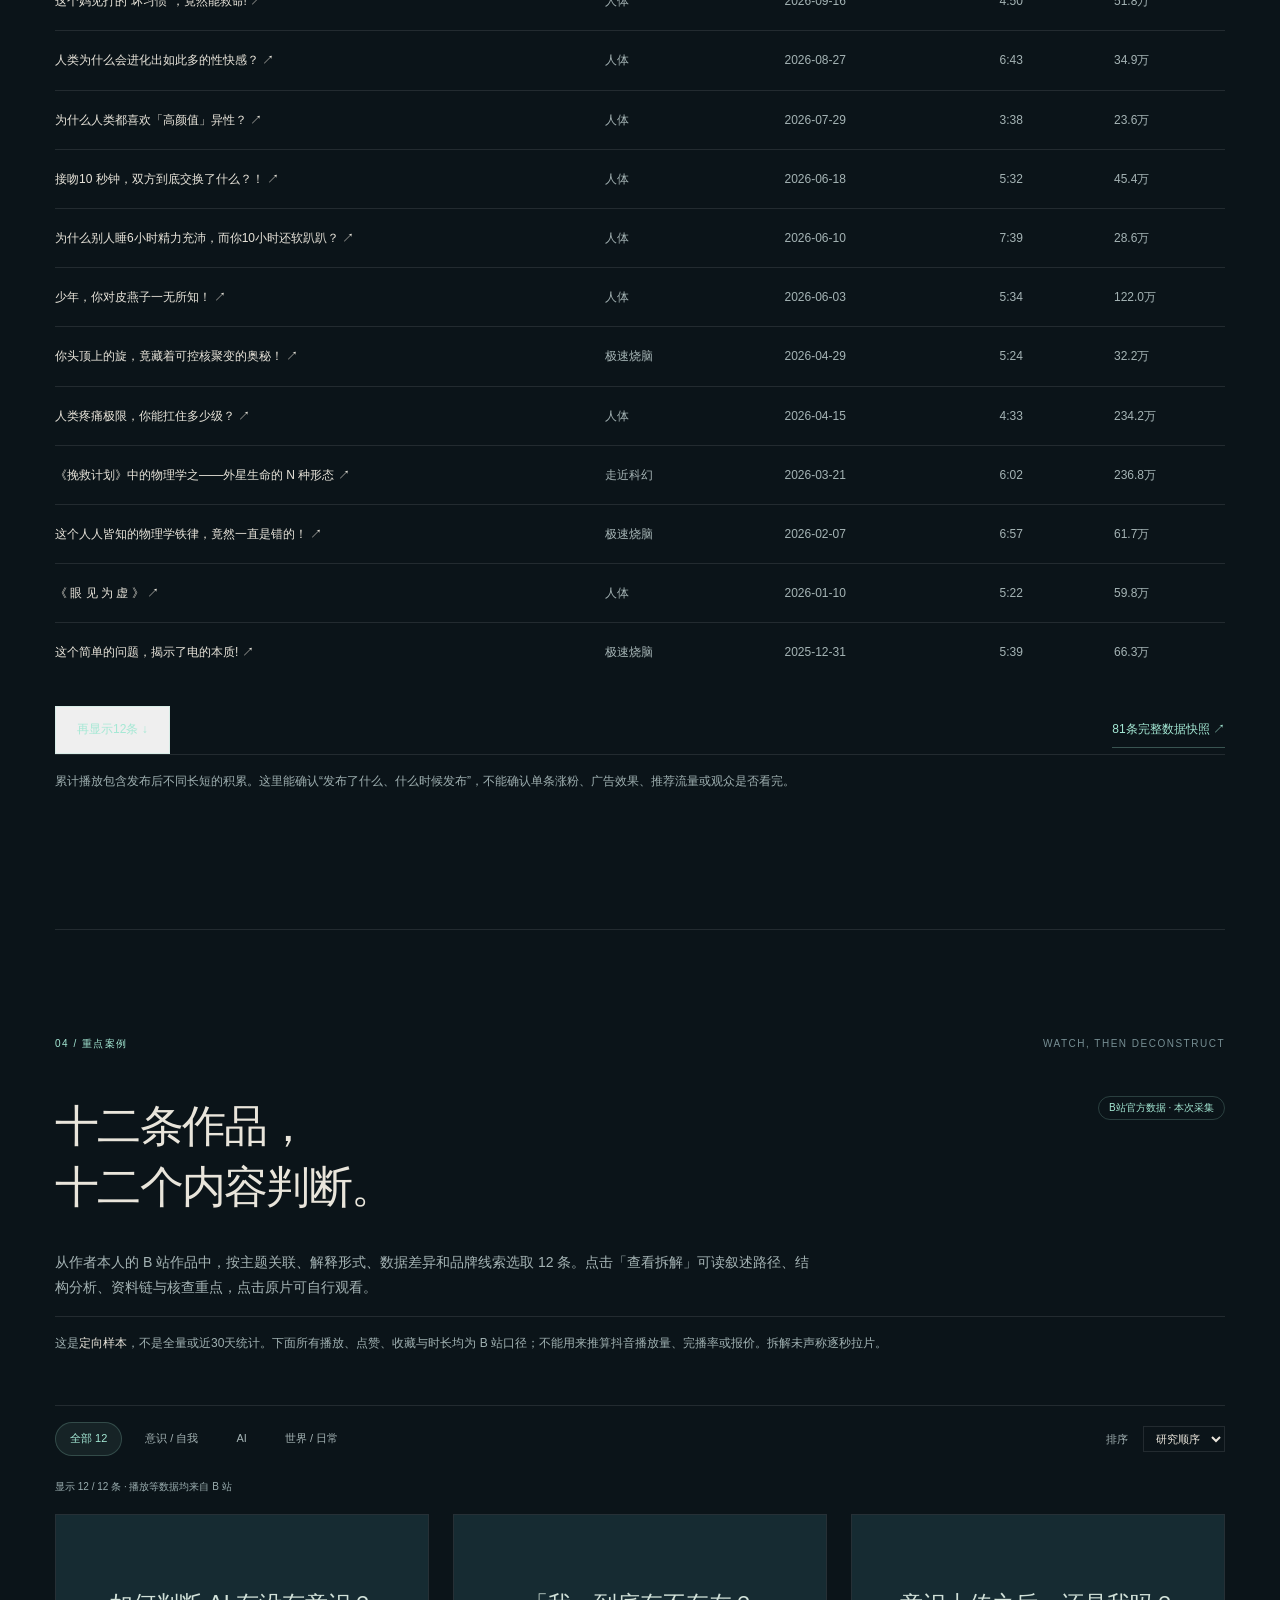
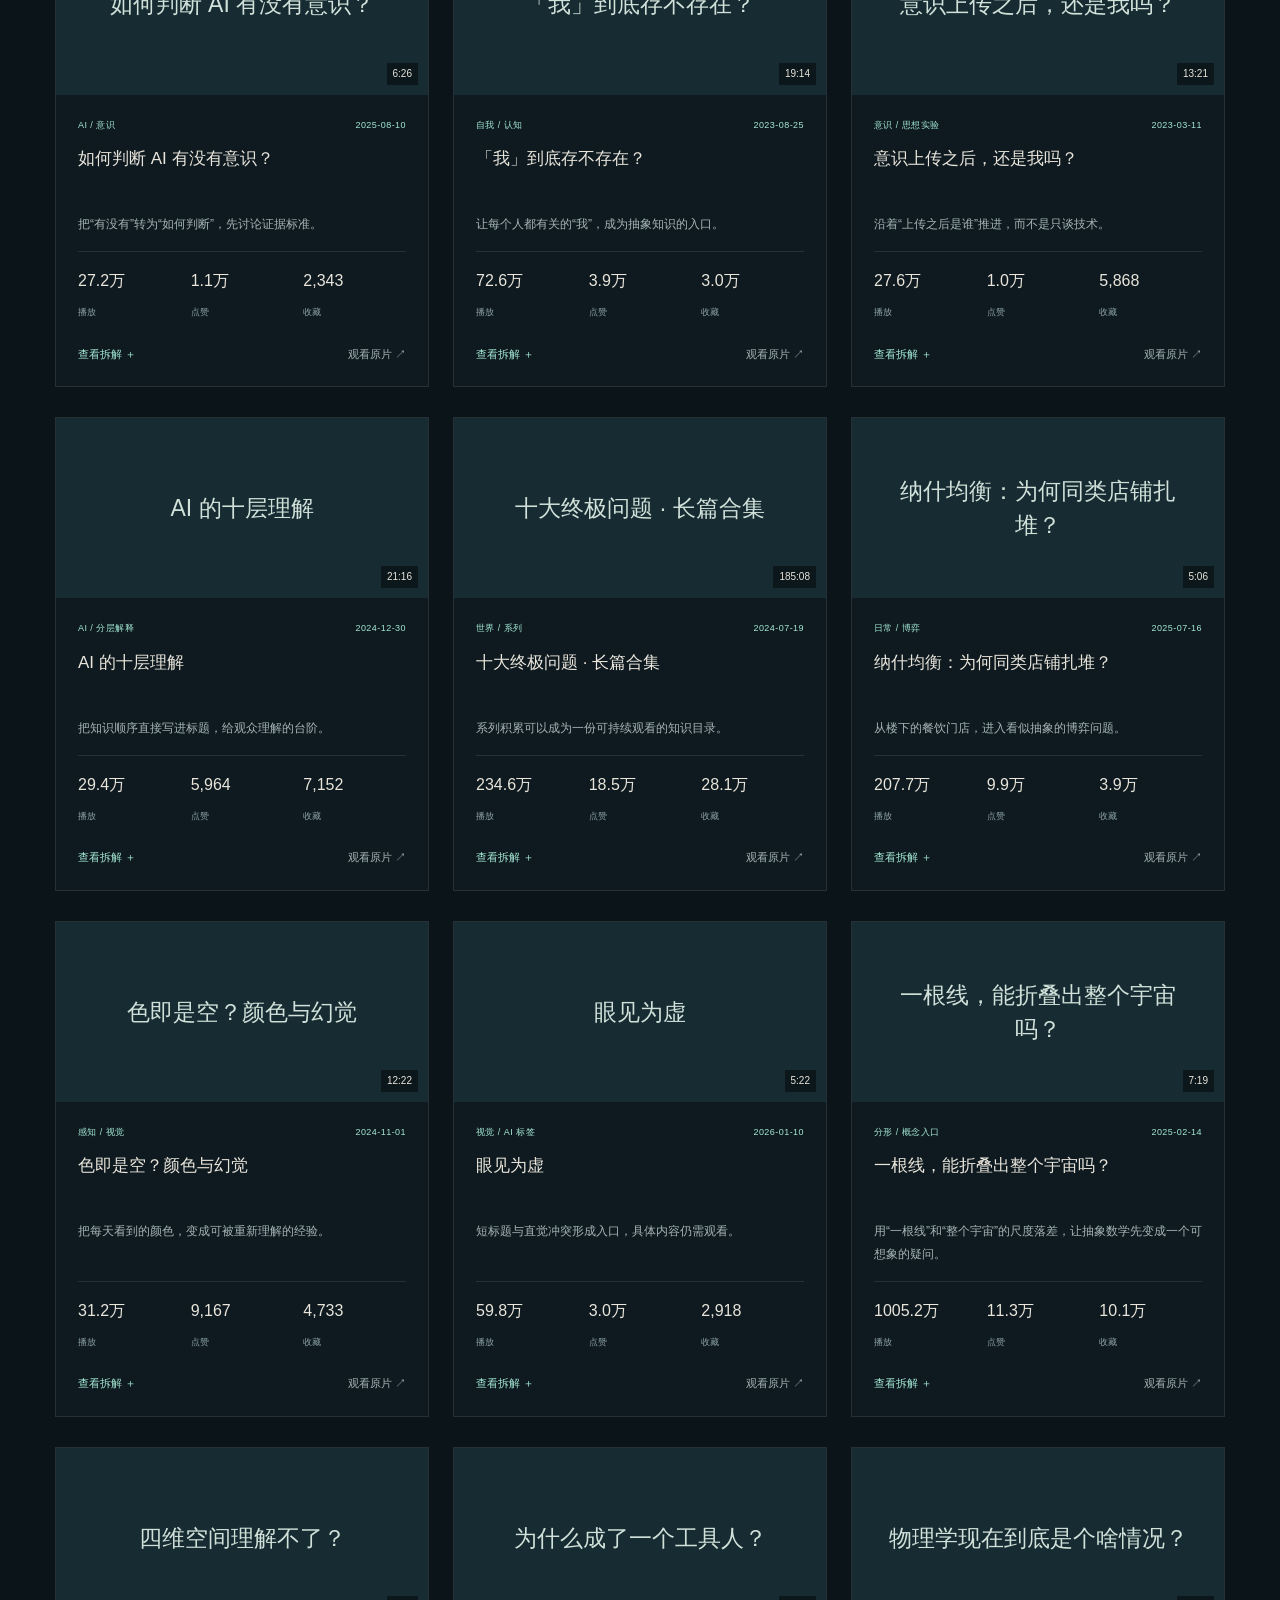
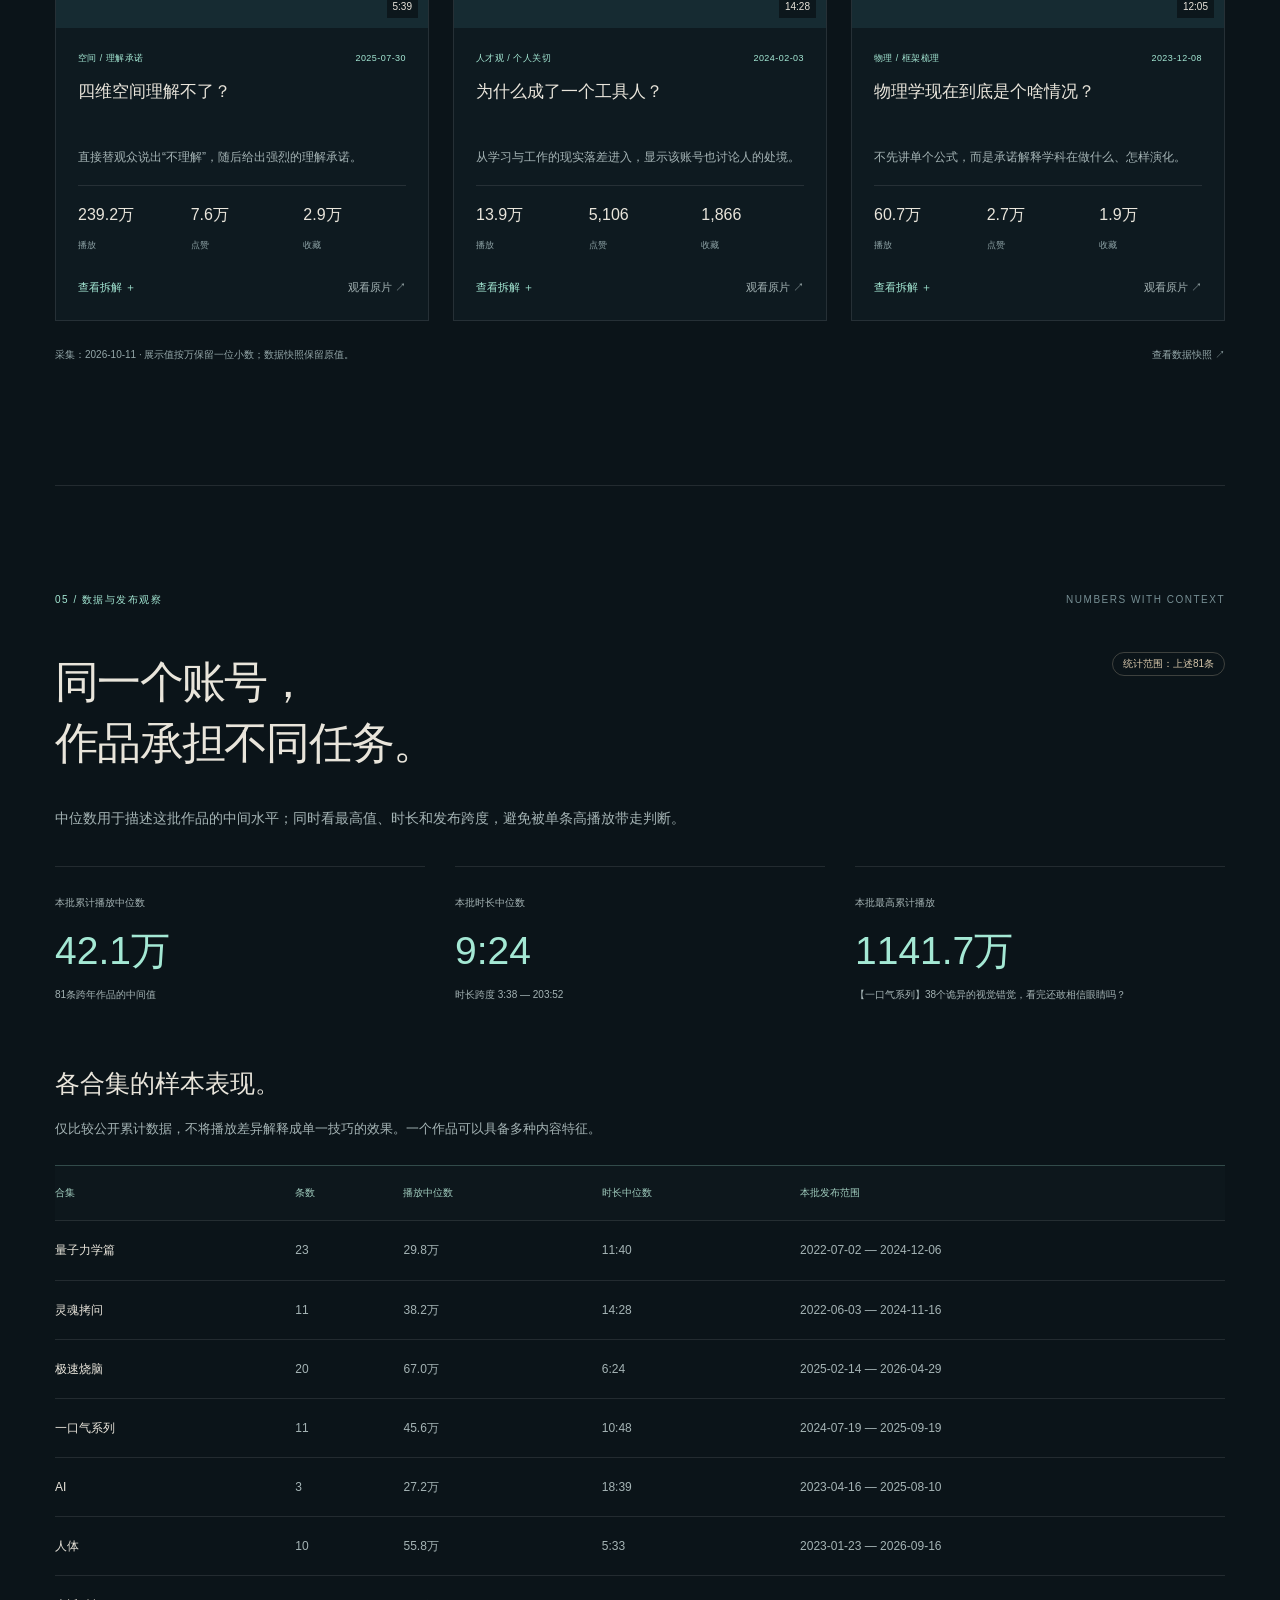
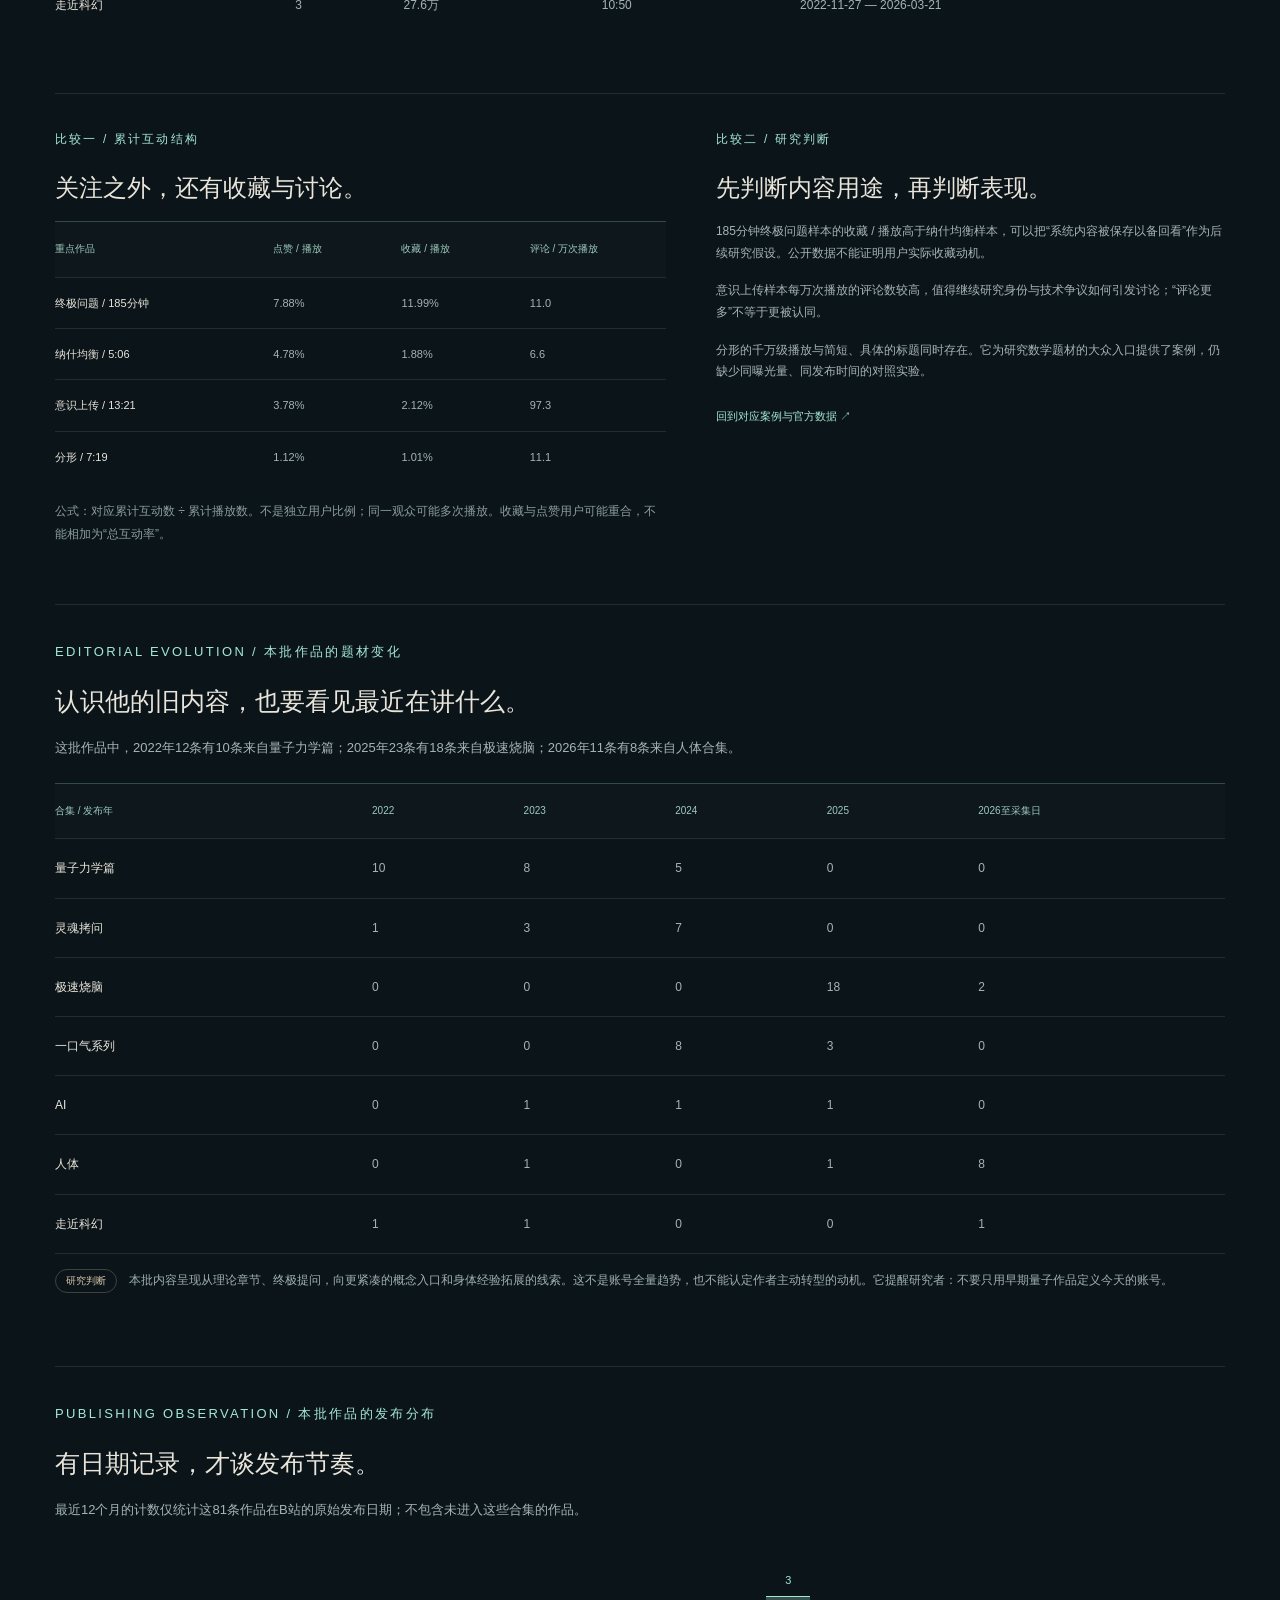
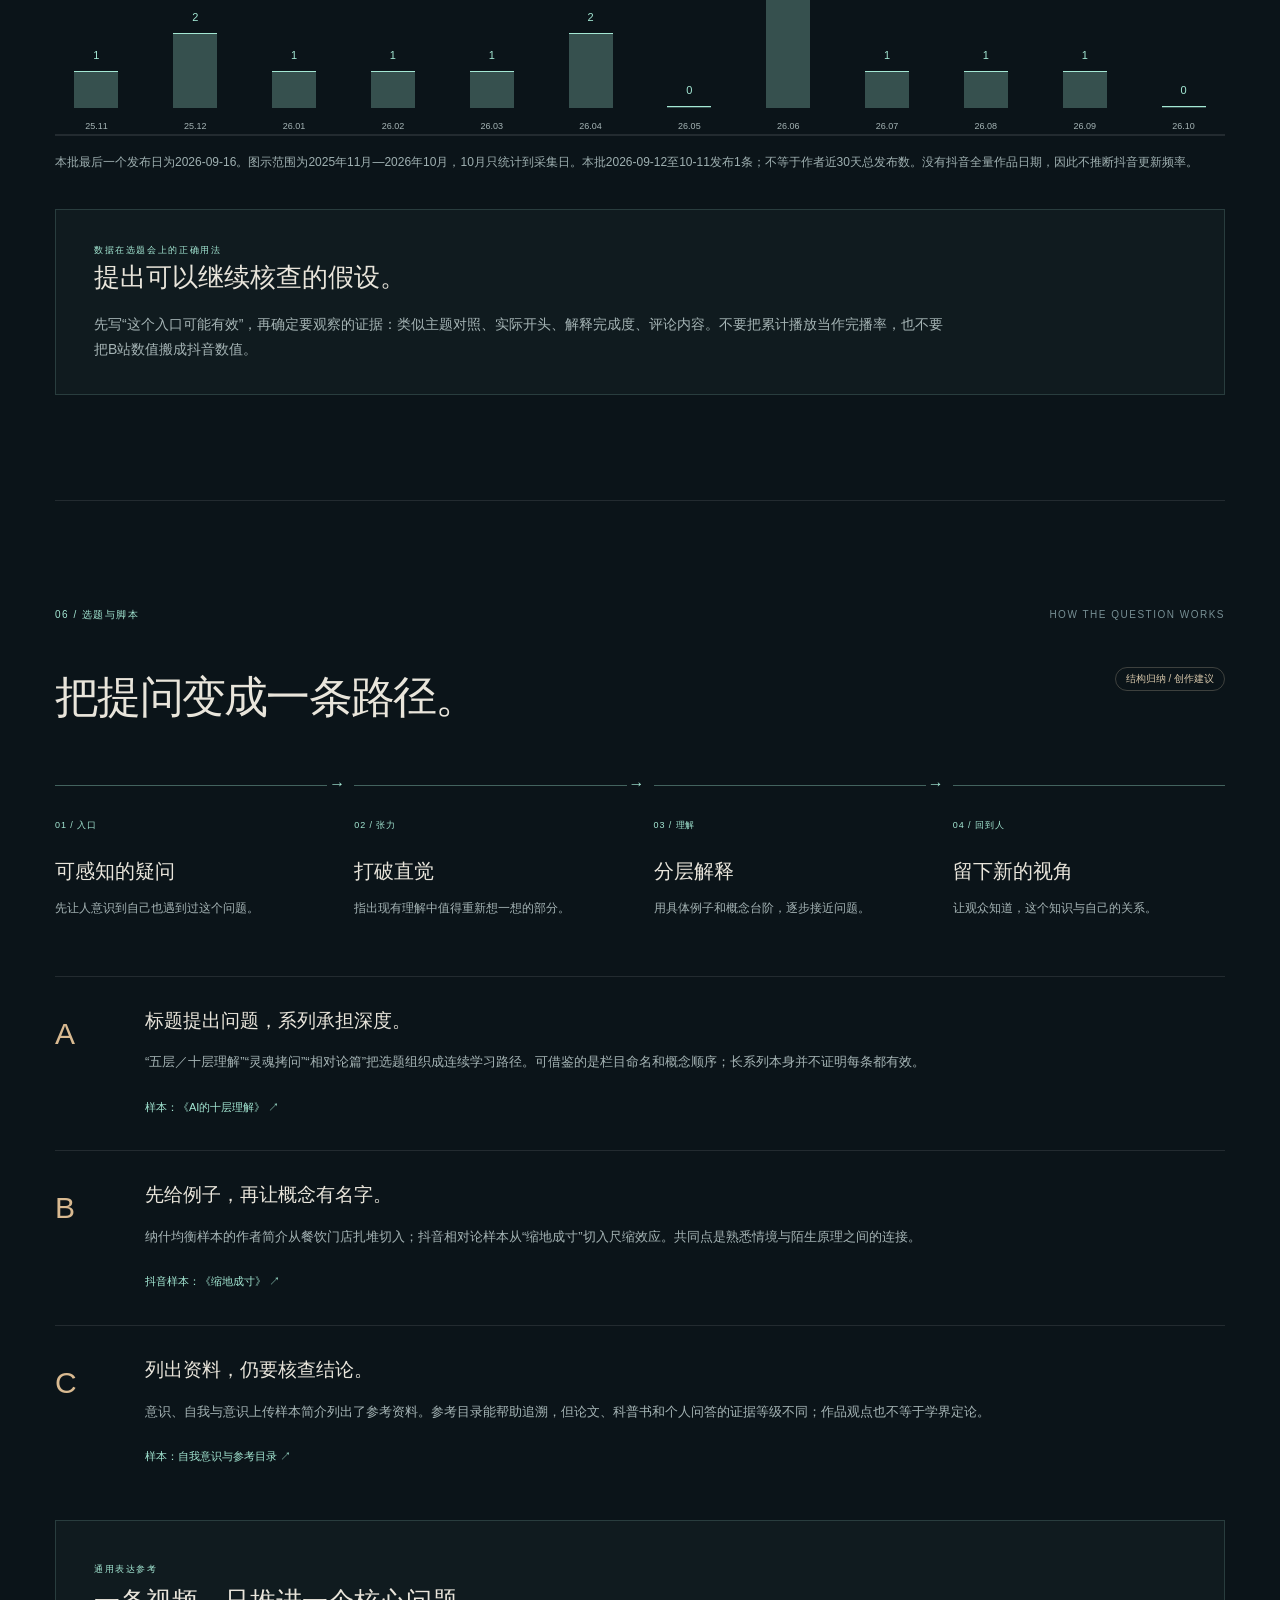
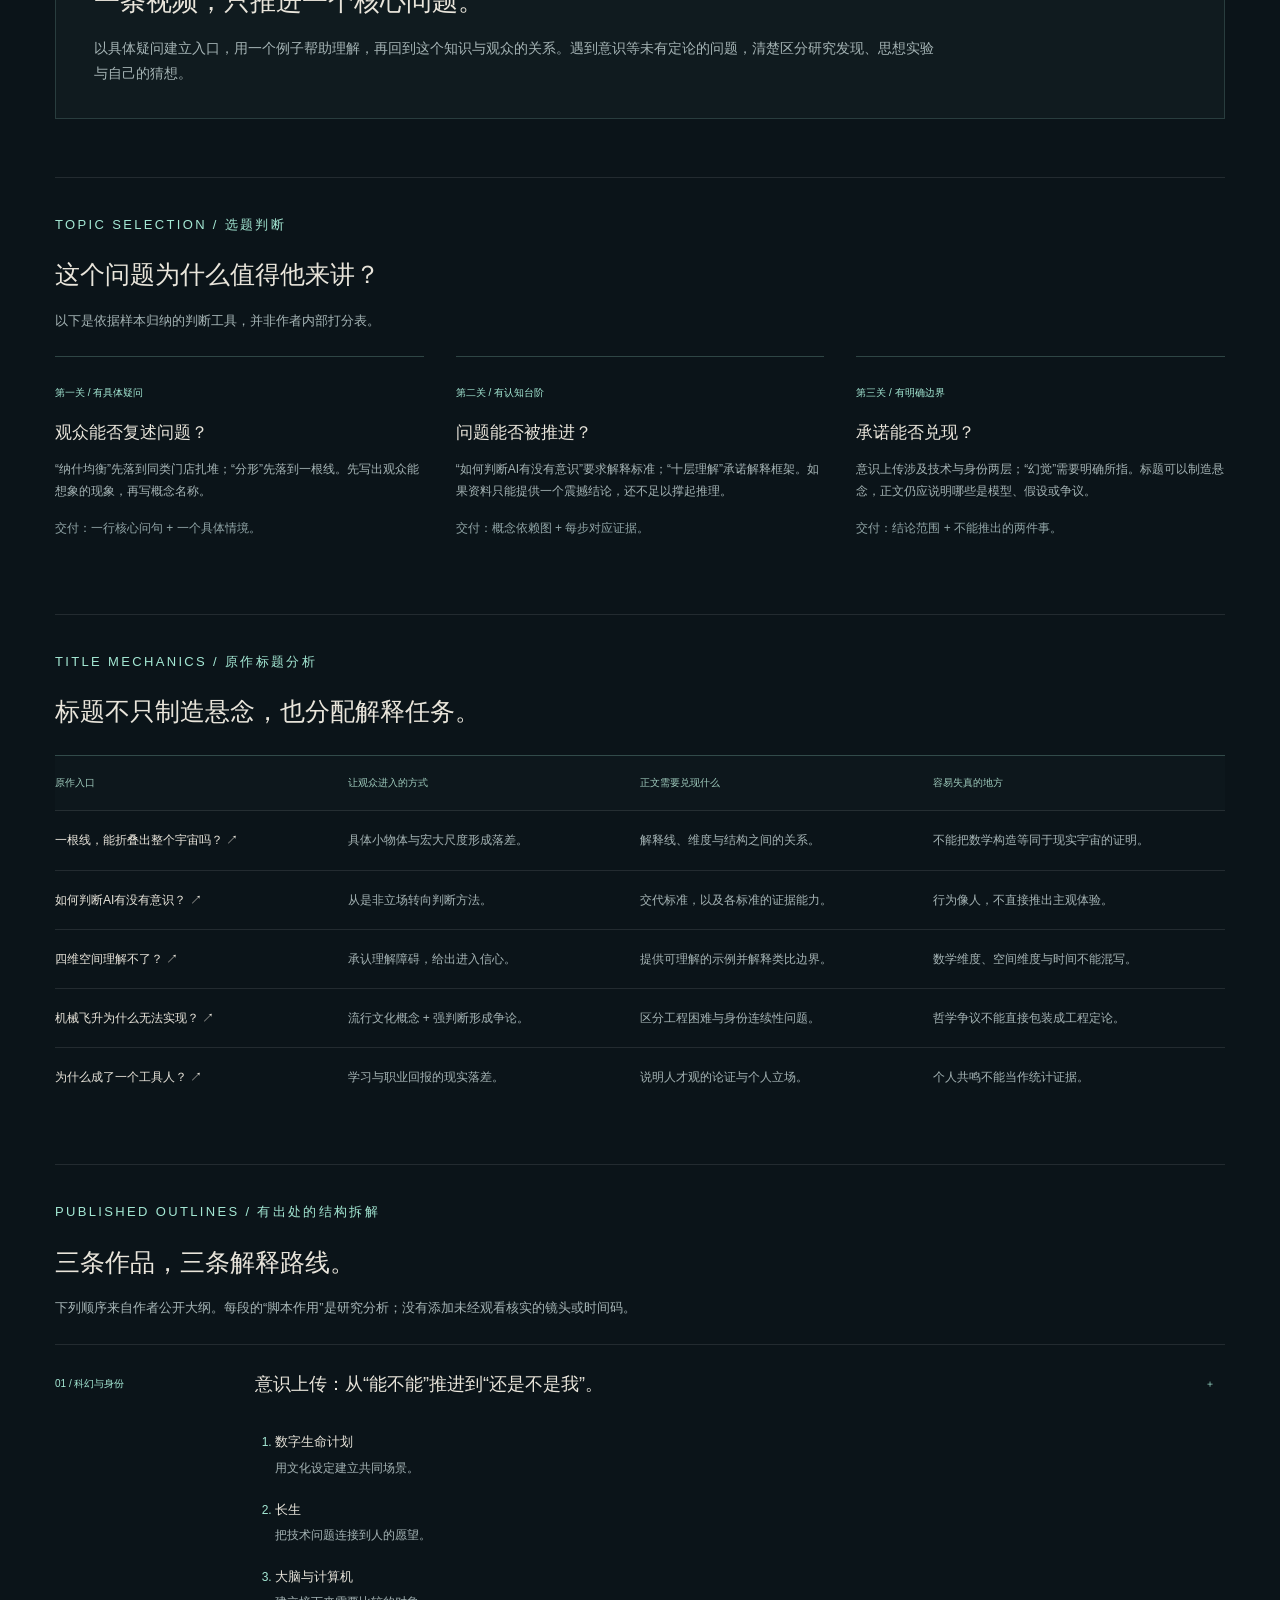
==== commit f0017fbc: "扩展浮世叁千问调研为81条作品深度档案" ====
--- a/research/fushi/index.html
+++ b/research/fushi/index.html
@@ -2,11 +2,11 @@
 <html lang="zh-CN">
 <head>
   <meta charset="utf-8"><meta name="viewport" content="width=device-width,initial-scale=1">
-  <meta name="description" content="浮世叁千问 IP 调研：账号画像、8条作品样本、内容方法、受众观察与研究要点。">
+  <meta name="description" content="浮世叁千问 IP 调研：81条公开作品、7个合集、12个重点案例；选题逻辑、脚本结构、制作流程、数据对照与商业线索。">
   <meta name="theme-color" content="#0b1419">
   <title>浮世叁千问 · IP调研报告</title>
-  <link rel="stylesheet" href="style.css?v=1.2">
-  <script src="report-data.js?v=1.2" defer></script><script src="report.js?v=1.2" defer></script>
+  <link rel="stylesheet" href="style.css?v=2.0">
+  <script src="report-data.js?v=2.0" defer></script><script src="report.js?v=2.0" defer></script>
 </head>
 <body>
 <a class="skip" href="#main">跳转到正文</a>
@@ -18,14 +18,14 @@
 </header>
 <main id="main">
 <section class="hero" id="top">
-  <div class="hero-meta"><span><i></i> IP RESEARCH / 02</span><span>2026.10.11 · V1.2</span></div>
+  <div class="hero-meta"><span><i></i> IP RESEARCH / 02</span><span>2026.10.11 · V2.0</span></div>
   <div class="hero-grid">
     <div class="hero-copy">
       <p class="eyebrow">锚定对象 / 浮世叁千问</p>
       <h1>浮世叁千问，<br>从问题到理解<span>。</span></h1>
-      <p class="hero-lead">从账号、作品与公开资料出发，<br>研究他如何让复杂知识变得可理解。</p>
+      <p class="hero-lead">一份能进入选题会、脚本会与复盘会的研究档案。<br>从公开证据，理解内容是怎样一步步做出来的。</p>
       <a class="button solid" href="#profile">开始阅读 <span>↓</span></a>
-      <a class="hero-secondary" href="#transfer">直接看研究要点 ↗</a>
+      <a class="hero-secondary" href="#transfer">查看工作简报 ↗</a>
     </div>
     <div class="hero-art" aria-hidden="true">
       <svg viewBox="0 0 620 580" fill="none">
@@ -44,6 +44,14 @@
   <div class="hero-bottom"><span>主锚定 IP <strong>浮世叁千问</strong></span><span>问题驱动 · 系列科普 · 思辨表达</span><span class="scroll-hint">SCROLL TO EXPLORE ↓</span></div>
 </section>
 
+
+<section id="guide" class="report-guide" aria-labelledby="guide-title">
+  <div class="guide-intro"><p class="eyebrow">RESEARCH DOSSIER / 深度版</p><h2 id="guide-title">先有全景，<br>再进入细节。</h2><p>认识这个人，理解这套内容，再带着具体问题看作品。目录可直接跳转。</p></div>
+  <div class="guide-main"><div class="scope-stats"><div><strong>81</strong><span>核实的公开作品</span></div><div><strong>7</strong><span>本次覆盖的合集</span></div><div><strong>12</strong><span>重点研究案例</span></div></div>
+  <nav class="chapter-grid" aria-label="完整报告目录">
+  <a href="#profile"><span>01</span>人物与账号</a><a href="#map"><span>02</span>系列与内容分工</a><a href="#catalog"><span>03</span>可检索作品库</a><a href="#samples"><span>04</span>十二个重点案例</a><a href="#performance"><span>05</span>数据与发布观察</a><a href="#method"><span>06</span>选题与脚本方法</a><a href="#production"><span>07</span>制作与审核流程</a><a href="#audience"><span>08</span>受众与商业线索</a><a href="#transfer"><span>09</span>账号工作简报</a><a href="#practice"><span>10</span>继续研究的交付物</a><a href="#sources"><span>11</span>证据与研究口径</a>
+  </nav><p class="metric-note">研究基于公开资料。合集覆盖不等于账号全量；制作流程与团队分工建议另有标记，不冒充作者内部材料。</p></div>
+</section>
 <section class="intro section" id="conclusion">
   <div class="section-label"><span>研究结论</span><span>THE FINDING</span></div>
   <div class="intro-grid"><h2>值得学的，<br>是把好奇心<br>组织成理解。</h2><div><p class="large">「浮世叁千问」的内容结构呈现出<strong>问题驱动、分层解释与系列组织</strong>三个值得研究的特征。</p><p>从已核实的作品标题、大纲与作者采访看，他的内容不仅提供知识，也邀请观众重新理解自我与世界。这些特征为理解该账号的选题逻辑与知识表达提供了线索。</p><p class="note"><span class="tag analysis">研究判断</span> 这是对公开资料的案头分析；不把相似题材等同于相同创作，也不以粉丝量替代内容适配度。</p></div></div>
@@ -63,6 +71,9 @@
   </div>
   <div class="timeline"><div><span>2022</span><p>开始经营抖音科普账号<br><small>作者专访记载</small></p></div><div><span>2024.09</span><p>专访记录职业转向<br><small>报道时抖音约45万粉丝</small></p></div><div><span>2026.10</span><p>本次核实抖音主页<br><small>84.3万粉丝 / 153条作品</small></p></div></div>
   <p class="metric-note">两个粉丝时点仅说明观察到的量级变化；没有连续数据，不能推断增长速度或某条视频带来的涨粉。</p>
+<div class="subsection"><div class="subheading"><p class="eyebrow">IP 的稳定内核 / 研究归纳</p><h3>学科可以变，提问方式仍然连贯。</h3></div>
+<div class="insight-grid"><article><span>身份</span><h4>擅长解释的理工创作者</h4><p>工科背景提供人物来历；可信度还要回到每条内容的论证。不能仅凭学历，把跨学科观点都认定为可靠。</p></article><article><span>价值</span><h4>帮助观众理解世界与自身</h4><p>物理、AI、意识与人才观题目跨度很大，反复出现的是对底层规律和个人处境的追问。这比“只做量子科普”更能解释样本范围。</p></article><article><span>表达关系</span><h4>邀请观众一起思考</h4><p>自我意识简介邀请沉下心思辨；AI简介邀请评论补充。关系线索是共同探索，不宜概括为替观众提供所有标准答案。</p></article></div>
+<p class="note"><span class="tag analysis">身份理解</span> 本段是跨作品归纳，不是作者本人发布的品牌定位文案。姓名、经历见专访；表达线索见对应作品简介。</p></div>
 </section>
 
 <section class="section" id="map">
@@ -78,20 +89,44 @@
     <div class="map-panel" id="map-panel" role="tabpanel" aria-labelledby="maptab-self" tabindex="0"></div>
   </div>
   <noscript><p>内容方向包括意识与自我、世界与物理、AI与技术、日常与认知。请启用 JavaScript 查看分类案例。</p></noscript>
-</section>
-
+<div class="subsection"><div class="subheading"><p class="eyebrow">COLLECTION ARCHITECTURE</p><h3>七个合集，七种内容任务。</h3><p>名称、成员与数量取自作者公开合集；下面的“内容任务”是本报告的归纳。点击卡片可筛出对应作品。</p></div><div class="series-grid" id="series-grid"></div><p class="metric-note">合计81条去重作品；这是通过本次样本发现的7个合集，不是全部账号作品。合集名称、作品标题中的编号与作品数量属于不同字段。</p></div>
+</section>
+
+
+<section class="section" id="catalog">
+<div class="section-label"><span>03 / 作品档案</span><span>A WORKABLE CONTENT INVENTORY</span></div>
+<div class="section-heading"><h2>不是印象，<br>是一条条作品。</h2><span class="tag fact">81条 · 官方数据核实</span></div>
+<p class="section-deck">搜索关键词、切换合集，查看题名、发布时间、时长与累计播放。所有记录均核实作者UID一致；标题保持原作写法。</p>
+<div class="archive-toolbar"><label>搜索作品<input type="search" id="archive-search" placeholder="例如：意识、分形、时间" autocomplete="off"></label><label>合集<select id="archive-series"><option value="all">全部7个合集</option></select></label><label>排序<select id="archive-sort"><option value="date">最新发布</option><option value="views">累计播放</option><option value="duration">视频时长</option></select></label></div>
+<p id="archive-count" class="results-count" aria-live="polite"></p>
+<div class="table-scroll" tabindex="0" role="region" aria-label="公开作品档案表"><table class="report-table archive-table"><thead><tr><th scope="col">作品 / 原片链接</th><th scope="col">合集</th><th scope="col">发布</th><th scope="col">时长</th><th scope="col">B站播放</th></tr></thead><tbody id="archive-body"></tbody></table></div>
+<div class="archive-footer"><button class="button" id="archive-more">再显示12条 ↓</button><a class="text-link" href="evidence.json" target="_blank" rel="noopener">81条完整数据快照 ↗</a></div>
+<p class="note">累计播放包含发布后不同长短的积累。这里能确认“发布了什么、什么时候发布”，不能确认单条涨粉、广告效果、推荐流量或观众是否看完。</p>
+</section>
 <section class="section" id="samples">
-  <div class="section-label"><span>03 / 作品样本</span><span>WATCH, THEN DECONSTRUCT</span></div>
-  <div class="section-heading"><h2>八条作品，<br>八个理解入口。</h2><span class="tag fact">B站官方数据 · 本次采集</span></div>
-  <p class="section-deck">从作者本人的 B 站作品中，按主题关联、解释形式和题材差异选取 8 条。点击「查看拆解」可读标题与大纲分析，点击原片可自行观看。</p>
+  <div class="section-label"><span>04 / 重点案例</span><span>WATCH, THEN DECONSTRUCT</span></div>
+  <div class="section-heading"><h2>十二条作品，<br>十二个内容判断。</h2><span class="tag fact">B站官方数据 · 本次采集</span></div>
+  <p class="section-deck">从作者本人的 B 站作品中，按主题关联、解释形式、数据差异和品牌线索选取 12 条。点击「查看拆解」可读叙述路径、结构分析、资料链与核查重点，点击原片可自行观看。</p>
   <p class="note">这是<strong>定向样本</strong>，不是全量或近30天统计。下面所有播放、点赞、收藏与时长均为 B 站口径；不能用来推算抖音播放量、完播率或报价。拆解未声称逐秒拉片。</p>
-  <div class="sample-toolbar"><div class="filter-buttons" role="group" aria-label="筛选作品"><button class="active" aria-pressed="true" data-filter="all">全部 8</button><button aria-pressed="false" data-filter="self">意识 / 自我</button><button aria-pressed="false" data-filter="ai">AI</button><button aria-pressed="false" data-filter="world">世界 / 日常</button></div><label class="sort-label">排序 <select id="sample-sort"><option value="relevance">研究顺序</option><option value="views">播放量</option><option value="date">发布时间</option></select></label></div>
+  <div class="sample-toolbar"><div class="filter-buttons" role="group" aria-label="筛选作品"><button class="active" aria-pressed="true" data-filter="all">全部 12</button><button aria-pressed="false" data-filter="self">意识 / 自我</button><button aria-pressed="false" data-filter="ai">AI</button><button aria-pressed="false" data-filter="world">世界 / 日常</button></div><label class="sort-label">排序 <select id="sample-sort"><option value="relevance">研究顺序</option><option value="views">播放量</option><option value="date">发布时间</option></select></label></div>
   <p class="results-count" id="results-count" aria-live="polite"></p><div class="samples-grid" id="sample-grid"></div>
   <div class="sample-foot"><p id="sample-date"></p><a href="evidence.json" target="_blank" rel="noopener">查看数据快照 ↗</a></div>
 </section>
 
+
+<section class="section" id="performance">
+<div class="section-label"><span>05 / 数据与发布观察</span><span>NUMBERS WITH CONTEXT</span></div>
+<div class="section-heading"><h2>同一个账号，<br>作品承担不同任务。</h2><span class="tag analysis">统计范围：上述81条</span></div>
+<p class="section-deck">中位数用于描述这批作品的中间水平；同时看最高值、时长和发布跨度，避免被单条高播放带走判断。</p>
+<div class="performance-stats" id="performance-stats"></div>
+<div class="subheading"><h3>各合集的样本表现。</h3><p>仅比较公开累计数据，不将播放差异解释成单一技巧的效果。一个作品可以具备多种内容特征。</p></div>
+<div class="table-scroll" tabindex="0" role="region" aria-label="七个合集数据比较"><table class="report-table"><thead><tr><th scope="col">合集</th><th scope="col">条数</th><th scope="col">播放中位数</th><th scope="col">时长中位数</th><th scope="col">本批发布范围</th></tr></thead><tbody id="series-metrics"></tbody></table></div>
+<div class="subsection split-notes"><div><p class="eyebrow">比较一 / 累计互动结构</p><h3>关注之外，还有收藏与讨论。</h3><div class="table-scroll"><table class="report-table compact"><thead><tr><th>重点作品</th><th>点赞 / 播放</th><th>收藏 / 播放</th><th>评论 / 万次播放</th></tr></thead><tbody id="ratio-table"></tbody></table></div><p class="metric-note">公式：对应累计互动数 ÷ 累计播放数。不是独立用户比例；同一观众可能多次播放。收藏与点赞用户可能重合，不能相加为“总互动率”。</p></div><div><p class="eyebrow">比较二 / 研究判断</p><h3>先判断内容用途，再判断表现。</h3><p>185分钟终极问题样本的收藏 / 播放高于纳什均衡样本，可以把“系统内容被保存以备回看”作为后续研究假设。公开数据不能证明用户实际收藏动机。</p><p>意识上传样本每万次播放的评论数较高，值得继续研究身份与技术争议如何引发讨论；“评论更多”不等于更被认同。</p><p>分形的千万级播放与简短、具体的标题同时存在。它为研究数学题材的大众入口提供了案例，仍缺少同曝光量、同发布时间的对照实验。</p><a class="source-link" href="#samples">回到对应案例与官方数据 ↗</a></div></div>
+<div class="subsection"><div class="subheading"><p class="eyebrow">EDITORIAL EVOLUTION / 本批作品的题材变化</p><h3>认识他的旧内容，也要看见最近在讲什么。</h3><p>这批作品中，2022年12条有10条来自量子力学篇；2025年23条有18条来自极速烧脑；2026年11条有8条来自人体合集。</p></div><div class="table-scroll" tabindex="0" role="region" aria-label="各年合集作品分布"><table class="report-table"><thead><tr><th>合集 / 发布年</th><th>2022</th><th>2023</th><th>2024</th><th>2025</th><th>2026至采集日</th></tr></thead><tbody id="year-matrix"></tbody></table></div><p class="note"><span class="tag analysis">研究判断</span> 本批内容呈现从理论章节、终极提问，向更紧凑的概念入口和身体经验拓展的线索。这不是账号全量趋势，也不能认定作者主动转型的动机。它提醒研究者：不要只用早期量子作品定义今天的账号。</p></div><div class="subsection"><div class="subheading"><p class="eyebrow">PUBLISHING OBSERVATION / 本批作品的发布分布</p><h3>有日期记录，才谈发布节奏。</h3><p>最近12个月的计数仅统计这81条作品在B站的原始发布日期；不包含未进入这些合集的作品。</p></div><div class="month-chart" id="month-chart" aria-label="最近12个月本批作品发布数"></div><p id="publishing-note" class="note"></p></div>
+<div class="callout"><p class="eyebrow">数据在选题会上的正确用法</p><h3>提出可以继续核查的假设。</h3><p>先写“这个入口可能有效”，再确定要观察的证据：类似主题对照、实际开头、解释完成度、评论内容。不要把累计播放当作完播率，也不要把B站数值搬成抖音数值。</p></div>
+</section>
 <section class="section" id="method">
-  <div class="section-label"><span>04 / 内容方法</span><span>HOW THE QUESTION WORKS</span></div>
+  <div class="section-label"><span>06 / 选题与脚本</span><span>HOW THE QUESTION WORKS</span></div>
   <div class="section-heading"><h2>把提问变成一条路径。</h2><span class="tag analysis">结构归纳 / 创作建议</span></div>
   <div class="method-flow"><div><span>01 / 入口</span><h3>可感知的疑问</h3><p>先让人意识到自己也遇到过这个问题。</p></div><div><span>02 / 张力</span><h3>打破直觉</h3><p>指出现有理解中值得重新想一想的部分。</p></div><div><span>03 / 理解</span><h3>分层解释</h3><p>用具体例子和概念台阶，逐步接近问题。</p></div><div><span>04 / 回到人</span><h3>留下新的视角</h3><p>让观众知道，这个知识与自己的关系。</p></div></div>
   <div class="method-notes">
@@ -100,62 +135,102 @@
     <article><span class="item-number">C</span><div><h3>列出资料，仍要核查结论。</h3><p>意识、自我与意识上传样本简介列出了参考资料。参考目录能帮助追溯，但论文、科普书和个人问答的证据等级不同；作品观点也不等于学界定论。</p><a class="source-link" href="https://www.bilibili.com/video/BV1au4y1e7SW/" target="_blank" rel="noopener noreferrer">样本：自我意识与参考目录 ↗</a></div></article>
   </div>
   <div class="callout"><span class="eyebrow">通用表达参考</span><h3>一条视频，只推进一个核心问题。</h3><p>以具体疑问建立入口，用一个例子帮助理解，再回到这个知识与观众的关系。遇到意识等未有定论的问题，清楚区分研究发现、思想实验与自己的猜想。</p></div>
-</section>
-
+<div class="subsection"><div class="subheading"><p class="eyebrow">TOPIC SELECTION / 选题判断</p><h3>这个问题为什么值得他来讲？</h3><p>以下是依据样本归纳的判断工具，并非作者内部打分表。</p></div>
+<div class="insight-grid"><article><span>第一关 / 有具体疑问</span><h4>观众能否复述问题？</h4><p>“纳什均衡”先落到同类门店扎堆；“分形”先落到一根线。先写出观众能想象的现象，再写概念名称。</p><p class="subtle">交付：一行核心问句 + 一个具体情境。</p></article><article><span>第二关 / 有认知台阶</span><h4>问题能否被推进？</h4><p>“如何判断AI有没有意识”要求解释标准；“十层理解”承诺解释框架。如果资料只能提供一个震撼结论，还不足以撑起推理。</p><p class="subtle">交付：概念依赖图 + 每步对应证据。</p></article><article><span>第三关 / 有明确边界</span><h4>承诺能否兑现？</h4><p>意识上传涉及技术与身份两层；“幻觉”需要明确所指。标题可以制造悬念，正文仍应说明哪些是模型、假设或争议。</p><p class="subtle">交付：结论范围 + 不能推出的两件事。</p></article></div></div>
+<div class="subsection"><div class="subheading"><p class="eyebrow">TITLE MECHANICS / 原作标题分析</p><h3>标题不只制造悬念，也分配解释任务。</h3></div>
+<div class="table-scroll" tabindex="0" role="region" aria-label="真实标题及解释任务"><table class="report-table title-table"><thead><tr><th>原作入口</th><th>让观众进入的方式</th><th>正文需要兑现什么</th><th>容易失真的地方</th></tr></thead><tbody>
+<tr><td><a href="https://www.bilibili.com/video/BV14eKKeiEtr/" target="_blank" rel="noopener">一根线，能折叠出整个宇宙吗？ ↗</a></td><td>具体小物体与宏大尺度形成落差。</td><td>解释线、维度与结构之间的关系。</td><td>不能把数学构造等同于现实宇宙的证明。</td></tr>
+<tr><td><a href="https://www.bilibili.com/video/BV1NvbwzuEQf/" target="_blank" rel="noopener">如何判断AI有没有意识？ ↗</a></td><td>从是非立场转向判断方法。</td><td>交代标准，以及各标准的证据能力。</td><td>行为像人，不直接推出主观体验。</td></tr>
+<tr><td><a href="https://www.bilibili.com/video/BV1Wfhwz6ETC/" target="_blank" rel="noopener">四维空间理解不了？ ↗</a></td><td>承认理解障碍，给出进入信心。</td><td>提供可理解的示例并解释类比边界。</td><td>数学维度、空间维度与时间不能混写。</td></tr>
+<tr><td><a href="https://www.bilibili.com/video/BV1jb411f7jC/" target="_blank" rel="noopener">机械飞升为什么无法实现？ ↗</a></td><td>流行文化概念 + 强判断形成争论。</td><td>区分工程困难与身份连续性问题。</td><td>哲学争议不能直接包装成工程定论。</td></tr>
+<tr><td><a href="https://www.bilibili.com/video/BV1op421Z7Wm/" target="_blank" rel="noopener">为什么成了一个工具人？ ↗</a></td><td>学习与职业回报的现实落差。</td><td>说明人才观的论证与个人立场。</td><td>个人共鸣不能当作统计证据。</td></tr>
+</tbody></table></div></div>
+<div class="subsection"><div class="subheading"><p class="eyebrow">PUBLISHED OUTLINES / 有出处的结构拆解</p><h3>三条作品，三条解释路线。</h3><p>下列顺序来自作者公开大纲。每段的“脚本作用”是研究分析；没有添加未经观看核实的镜头或时间码。</p></div>
+<div class="outline-cases">
+<details open><summary><span>01 / 科幻与身份</span><h4>意识上传：从“能不能”推进到“还是不是我”。</h4><span>＋</span></summary><div class="outline-body"><ol class="outline-steps"><li><strong>数字生命计划</strong><p>用文化设定建立共同场景。</p></li><li><strong>长生</strong><p>把技术问题连接到人的愿望。</p></li><li><strong>大脑与计算机</strong><p>建立接下来需要比较的对象。</p></li><li><strong>脑机接口新进展</strong><p>引入现实技术线索，而非只谈设想。</p></li><li><strong>假如可以上传</strong><p>显式转入思想实验。</p></li><li><strong>我是谁？</strong><p>把技术问题转向身份连续性。</p></li></ol><p><strong>关键判断：</strong>脚本不是只给一个“技术做不到”的回答。公开大纲包含现实进展与假设，因此研究时必须拆开工程可行性和身份问题；标题的强判断需要回到正文确认。</p><a class="source-link" href="https://www.bilibili.com/video/BV1jb411f7jC/" target="_blank" rel="noopener">作者原作与六段大纲 ↗</a></div></details>
+<details><summary><span>02 / 相对论与日常想象</span><h4>缩地成寸：熟悉的故事，为陌生概念开门。</h4><span>＋</span></summary><div class="outline-body"><ol class="outline-steps"><li><strong>缩地成寸来由</strong><p>先找到观众能够想象的结果。</p></li><li><strong>尺缩效应的思辨推导</strong><p>让想象转入可以讨论的推理。</p></li><li><strong>如何理解尺缩效应</strong><p>给概念补充理解与适用条件。</p></li><li><strong>相对论思维</strong><p>从结论回到观察问题的方法。</p></li></ol><p><strong>关键判断：</strong>文化意象承担引入任务，而科学概念承担解释任务。制作时要明确哪一步结束故事、开始推导，避免观众把传说当成理论证据。</p><a class="source-link" href="https://www.douyin.com/video/7079313815048883460" target="_blank" rel="noopener">作者原作与四段大纲 ↗</a></div></details>
+<details><summary><span>03 / 量子与概念澄清</span><h4>不确定性原理：先纠正词义，再展开推理。</h4><span>＋</span></summary><div class="outline-body"><ol class="outline-steps"><li><strong>不确定不等于测不准</strong><p>先排除一个容易带入的误解。</p></li><li><strong>不确定性原理是什么</strong><p>再建立本文使用的定义。</p></li><li><strong>光的单缝衍射</strong><p>引入实验情境作为理解台阶。</p></li><li><strong>海森堡的明悟</strong><p>把实验与理论认识相连接。</p></li><li><strong>现实意义</strong><p>回应为什么值得了解这个概念。</p></li></ol><p><strong>关键判断：</strong>排除误解是脚本的一部分。科普不能只压缩成“名词 + 结论”，还要处理观众带来的日常含义。实验支持到哪里、作者解读到哪里，需逐项核查。</p><a class="source-link" href="https://www.douyin.com/video/7165178183988415783" target="_blank" rel="noopener">作者原作与五段大纲 ↗</a></div></details>
+</div></div>
+</section>
+
+
+<section class="section" id="production">
+<div class="section-label"><span>07 / 制作与审核</span><span>FROM QUESTION TO DELIVERY</span></div>
+<div class="section-heading"><h2>把看不见的准备，<br>变成可检查的交付。</h2><span class="tag suggestion">建议流程 · 非内部资料</span></div>
+<div class="production-evidence"><div><p class="eyebrow">可核实的制作线索</p><h3>资料、素材、声音，都是内容的一部分。</h3><p>2024年专访举出一条13:29作品：四个小主题、四份学术资料、九份视频素材、六个BGM。报道还提到作者尝试缩小切入点与加快节奏。这是历史案例，不是每条视频的固定配方。</p><a class="source-link" href="https://www.lifeweek.com.cn/h5/article/detail.do?artId=235217" target="_blank" rel="noopener">专访中的制作案例 ↗</a></div><div><p class="eyebrow">另一条作品的公开线索</p><h3>片尾与简介是研究入口。</h3><p>意识上传作品简介公开六段大纲、五项参考来源与五首BGM，并注明音视频素材在结尾。它说明资料追溯与素材管理值得研究，不证明已取得作者实际制作工程。</p><a class="source-link" href="https://www.bilibili.com/video/BV1jb411f7jC/" target="_blank" rel="noopener">原作简介与片尾提示 ↗</a></div></div>
+<div class="subsection"><div class="subheading"><h3>如果要按这类内容标准工作，应该交付什么？</h3><p>下面从已观察到的内容特点推导制作流程。它适用于研究与创作练习，不代表作者真实团队的分工、工时或软件选择。</p></div>
+<div class="workflow-list">
+<article><span>01</span><div><h4>选题会：把名词变成问题</h4><p>输入候选概念，说明它与观众什么经验有关。像“分形”那样找到具体对象；像“AI意识”那样明确判断任务。</p><p><strong>交付：</strong>核心问句、观众现有直觉、解释后能获得的新理解、三条可核查来源。</p><p class="subtle">过关条件：不用专业名词，仍能说清为什么值得看。</p></div></article>
+<article><span>02</span><div><h4>研究：建立论断与证据的对应</h4><p>按正文可能出现的论断整理资料，不只是堆参考书目。把论文研究对象、实验条件和结论范围放在同一行。</p><p><strong>交付：</strong>论断—出处—适用范围—不确定性表；争议点及至少一种替代解释。</p><p class="subtle">过关条件：每个关键事实有出处；每个强结论都经过范围检查。</p></div></article>
+<article><span>03</span><div><h4>大纲：让每一段解锁下一段</h4><p>仿照公开大纲的推进关系，先定位误解、定义、例子、推理和回扣，而不是先决定要切多少画面。</p><p><strong>交付：</strong>一行结论、分段功能、概念依赖图；对比“删掉这段，后面还能不能理解”。</p><p class="subtle">过关条件：观众在接触新概念时，已经获得必要的前置理解。</p></div></article>
+<article><span>04</span><div><h4>脚本：给口语、证据与假设各自的位置</h4><p>先写可朗读的解释，再把出处挂在对应句旁；转入思想实验时显式提示“假如”，不要省略前提。</p><p><strong>交付：</strong>旁白稿、事实标记、例子清单、假设提示、标题承诺与结尾回应的对应表。</p><p class="subtle">过关条件：朗读不卡在长定语；比喻没有替代论证。</p></div></article>
+<article><span>05</span><div><h4>分镜与素材：让画面承担解释</h4><p>为每个画面写一句“它帮助理解什么”。理论关系用图示，具体对象用实物或素材；气氛画面需要有明确用途。</p><p><strong>交付：</strong>旁白—画面—解释任务表；素材来源、授权状态、署名要求与替代方案。</p><p class="subtle">过关条件：观众能从画面看到关系变化，而不是只看到概念装饰。</p></div></article>
+<article><span>06</span><div><h4>声音与剪辑：速度服务理解</h4><p>复杂推理后要检查是否留出消化空间；音乐的切换应服务段落功能。这里是制作建议，实际声线与剪辑节奏仍须原片拉片。</p><p><strong>交付：</strong>旁白、音乐与音效清单；重要概念的停顿点；字幕用词与术语核对记录。</p><p class="subtle">过关条件：音乐不遮住旁白；信息密度增加时，解释没有被跳过。</p></div></article>
+<article><span>07</span><div><h4>审核：从观众误解倒推检查</h4><p>依次做事实、理解、标题与版权检查。意识、宇宙、幻觉等主题尤其要核对“证明”“不存在”“永远”这些强词。</p><p><strong>交付：</strong>事实审核表、非专业读者的复述结果、未解决问题、片尾参考与素材署名。</p><p class="subtle">过关条件：观众复述没有把假设说成事实，也没有把模型说成全部现实。</p></div></article>
+<article><span>08</span><div><h4>发布与复盘：把反馈变成下一轮问题</h4><p>发布时保存题名、封面、简介与数据时点；复盘时分别看传播规模、收藏意愿线索和误解反馈。</p><p><strong>交付：</strong>发布档案、数据快照、评论分类、需要补充的解释与下一条可延续问题。</p><p class="subtle">过关条件：复盘给出可以核查或尝试的改变，而不只给一个“做得好”的结论。</p></div></article>
+</div></div>
+<div class="subsection"><div class="subheading"><p class="eyebrow">SOURCE AUDIT / 以意识内容为例</p><h3>参考目录也要分层阅读。</h3></div><div class="insight-grid"><article><span>实验研究</span><h4>研究测量了什么？</h4><p>自我意识简介列出心跳与呼吸相关论文。研究某种生理活动与自我表征的关系，不等于证明“人没有自我”。须回到论文的对象、指标与推论。</p></article><article><span>预印本与科普解读</span><h4>结论处于什么状态？</h4><p>简介中的肠胃条目标为bioRxiv；另有课程与TED演讲。不同载体承担不同任务，不应把通俗解释和实验结果混成一条证据。</p></article><article><span>报道与个人问答</span><h4>是在支持事实，还是启发思辨？</h4><p>意识上传简介同时引用BBC报道、Quora问答与课程。思想实验可以很有价值，但它的价值不等于已经完成科学验证。</p></article></div><p class="note">已核实的是作者简介列出的来源类型；本次未逐篇复核全部学术文献。上述证据检查属于研究方法。</p></div>
+</section>
 <section class="section" id="audience">
-  <div class="section-label"><span>05 / 受众与商业观察</span><span>WHAT WE KNOW / WHAT WE DON'T</span></div>
+  <div class="section-label"><span>08 / 受众与商业观察</span><span>WHAT WE KNOW / WHAT WE DON'T</span></div>
   <h2>理解观众，也理解边界。</h2>
   <div class="audience-grid"><article><span class="tag fact">公开评论观察</span><h3>知识之外，<br>还有思考的宁静。</h3><p>在本次打开的抖音“不确定性原理”作品中，可见评论同时出现：对世界与感官限制的思考、对观点的反驳、对证据与引用的要求，以及对观看时安静感的表达。</p><p>这提示科普内容可能同时回应“理解一个问题”和“留出思考空间”两种需求。但这里只是一个历史作品的可见评论样本，不能推断整个平台受众的年龄、学历或付费能力。</p><a class="source-link" href="https://www.douyin.com/video/7165178183988415783" target="_blank" rel="noopener noreferrer">原作品与评论 [3] ↗</a></article>
   <article><span class="tag fact">公开品牌标记</span><h3>选题与品牌，<br>存在连接入口。</h3><p>颜色／幻觉样本标题与标签包含 TCL；“眼见为虚”作品标签包含“百度一见”。可以确认的是品牌出现在内容或标签中。</p><p>由此可提出一种合作形式假设：围绕显示、视觉或 AI 产品解释相关原理。是否付费合作、成交报价、分成与实际转化，本次均未核实。</p><a class="source-link" href="#sources">标签数据与原片来源 ↗</a></article></div>
   <div class="unknowns"><span>本次未取得</span><p>抖音单条播放量 / 完播率 / 近30天全量表现 / 粉丝人口属性 / 当前团队规模 / 实际报价与收入</p></div>
-</section>
+<div class="subsection"><div class="subheading"><p class="eyebrow">AUDIENCE JOBS / 评论线索与研究假设</p><h3>不要只问“谁在看”，还要问“为什么看”。</h3></div>
+<div class="table-scroll" tabindex="0" role="region" aria-label="受众需求与内容回应"><table class="report-table"><thead><tr><th>可见需求线索</th><th>内容可以回应什么</th><th>复盘时重点读什么</th></tr></thead><tbody><tr><td>好奇与认知冲击</td><td>用具体疑问进入，展示原理怎样改变直觉。</td><td>评论能否复述推理，还是只留下“震撼”？</td></tr><tr><td>想系统理解</td><td>系列、章节与全局框架提供连续学习入口。</td><td>收藏意向、章节提问与前置概念的困难。</td></tr><tr><td>思辨与安静感</td><td>在世界与自我问题中留出认真思考的空间。</td><td>个人体验与知识讨论怎样相互出现。</td></tr><tr><td>质疑与求证</td><td>明确来源、条件与可争议部分。</td><td>反驳是在纠正事实、质疑逻辑，还是表达价值差异？</td></tr></tbody></table></div><p class="metric-note">这四类是对有限可见评论与作品组织的研究归纳，没有评论全量抽样，也没有受众人口统计依据。</p></div>
+<div class="subsection"><div class="subheading"><p class="eyebrow">BRAND SIGNALS / 四个公开品牌线索</p><h3>品牌出现在哪里，先把事实记清。</h3><p>下面只确认题名或标签包含品牌。连接机制是研究假设，不代表已看到具体广告段或取得合作合同。</p></div>
+<div class="brand-grid"><article><span class="tag fact">标题 + 标签</span><h4>颜色 / TCL</h4><p>标题包含TCL；标签含MiniLED、量子点电视。可研究颜色、视觉与显示产品之间的解释连接。</p><a href="https://www.bilibili.com/video/BV1BMSdYUEL4/" target="_blank" rel="noopener">原片 ↗</a><a href="https://api.bilibili.com/x/tag/archive/tags?bvid=BV1BMSdYUEL4" target="_blank" rel="noopener">标签依据 ↗</a></article>
+<article><span class="tag fact">公开标签</span><h4>视觉错觉 / 百度一见</h4><p>标签含视觉错觉、大脑、AI、多模态及百度一见。可研究人类感知与机器视觉之间的主题连接。</p><a href="https://www.bilibili.com/video/BV1fz6mBaE5p/" target="_blank" rel="noopener">原片 ↗</a><a href="https://api.bilibili.com/x/tag/archive/tags?bvid=BV1fz6mBaE5p" target="_blank" rel="noopener">标签依据 ↗</a></article>
+<article><span class="tag fact">公开标签</span><h4>四维空间 / 爱乐酷</h4><p>标签含3D打印机、爱乐酷土星4U16K。可研究抽象空间知识是否与实体演示形成关联；实际演示方式未逐镜头核实。</p><a href="https://www.bilibili.com/video/BV1Wfhwz6ETC/" target="_blank" rel="noopener">原片 ↗</a><a href="https://api.bilibili.com/x/tag/archive/tags?bvid=BV1Wfhwz6ETC" target="_blank" rel="noopener">标签依据 ↗</a></article>
+<article><span class="tag fact">公开标签</span><h4>广义相对论 / 永艺</h4><p>标签含永艺人体工学椅、撑腰椅X5Pro及京东。题材与产品的关系不能仅靠标签还原，适合作为“衔接是否自然”的待看片案例。</p><a href="https://www.bilibili.com/video/BV1TAZBYBEzF/" target="_blank" rel="noopener">原片 ↗</a><a href="https://api.bilibili.com/x/tag/archive/tags?bvid=BV1TAZBYBEzF" target="_blank" rel="noopener">标签依据 ↗</a></article></div>
+<div class="callout"><p class="eyebrow">商业内容的研究标准 / 建议</p><h3>知识本身，要在产品出现前站得住。</h3><p>研究每条品牌样本时，分别记录：原本的知识问题、产品出现的理由、可验证的产品表述、移除品牌后内容是否仍然完整。报价、付费关系与销售转化不在本次已知范围内。</p></div></div>
+</section>
+
 
 <section class="section transfer-section" id="transfer">
-  <div class="section-label"><span>06 / 研究要点</span><span>QUESTIONS FOR CLOSER STUDY</span></div>
-  <h2>同一个 IP，<br>不同问题的表达路径。</h2>
-  <p class="section-deck">把不同题材放在一起比较，区分公开资料已经说明的部分，以及需要完整观看才能确认的部分。</p>
-  <div class="comparison" role="region" aria-label="不同题材的观察重点与待核查事项">
-    <div class="comparison-head"><span>研究维度</span><strong>公开样本中的线索<span>标题、简介与大纲可观察</span></strong><strong>进一步观看要核查什么<span>不预先假定所有作品一致</span></strong></div>
-    <div><span>问题入口</span><p>意识与自我、技术判断、日常现象，形成不同的进入方式。</p><p>原片前三句话如何建立疑问？标题的承诺是否被回应？</p></div>
-    <div><span>解释层次</span><p>“十层理解”、编号系列与分段大纲，提供结构线索。</p><p>层次之间怎样连接？哪些概念需要先解释？</p></div>
-    <div><span>证据使用</span><p>部分简介列出研究论文、科普资料与其他参考来源。</p><p>具体论断对应哪份资料？比喻、假设与研究结论如何区分？</p></div>
-    <div><span>表达形式</span><p>样本时长从约5分钟到185分钟长篇，形式差异明显。</p><p>画面与声音在何处承担解释？长篇和短篇如何安排信息密度？</p></div>
-    <div><span>传播表现</span><p>作品间播放、点赞与收藏有差异，数据口径来自 B 站。</p><p>题材、发布日期与时长各有不同；缺少连续数据时不能归因于单一技巧。</p></div>
-  </div>
-  <div class="topic-heading"><h3>三组重点阅读问题。</h3><p>点击展开，查看样本线索与观看任务。</p></div>
-  <div class="topic-ideas">
-    <details open><summary><span>01</span><h4>意识类样本：结论建立在什么证据上？</h4><span class="plus">+</span></summary><div><p><strong>资料线索：</strong>意识上传样本的大纲从技术设想推进到“我是谁”，自我意识样本简介列出身体与认知研究。</p><p><strong>观看任务：</strong>记录作者在哪一步从技术描述转向身份讨论，具体结论引用什么资料。</p><p><strong>研究边界：</strong>明确区分思想实验、研究发现与作者观点；不把作品标题认定为科学定论。</p><a href="https://www.bilibili.com/video/BV1jb411f7jC/" target="_blank" rel="noopener noreferrer">原作：意识上传 ↗</a></div></details>
-    <details><summary><span>02</span><h4>AI 类样本：分层解释如何形成？</h4><span class="plus">+</span></summary><div><p><strong>资料线索：</strong>“AI的十层理解”用层次组织内容；“如何判断AI有没有意识”把问题指向判断标准。</p><p><strong>观看任务：</strong>画出概念顺序，观察例子如何帮助理解，以及行为能力与主观体验是否被区分。</p><p><strong>研究边界：</strong>历史作品中的技术信息需要重新核查；层次命名本身不能证明解释有效。</p><a href="https://www.bilibili.com/video/BV15P6GYcEc3/" target="_blank" rel="noopener noreferrer">原作：AI的十层理解 ↗</a></div></details>
-    <details><summary><span>03</span><h4>日常类样本：现象如何连接到概念？</h4><span class="plus">+</span></summary><div><p><strong>资料线索：</strong>纳什均衡简介从同类餐饮店扎堆切入；颜色与视觉样本从感知经验切入。</p><p><strong>观看任务：</strong>记录从具体例子到概念名称的过渡，核查解释是否交代适用条件。</p><p><strong>研究边界：</strong>日常现象通常存在多种影响因素；不把一个模型视为全部原因。</p><a href="https://www.bilibili.com/video/BV1XQubzkEwe/" target="_blank" rel="noopener noreferrer">原作：纳什均衡 ↗</a></div></details>
-  </div>
-  <p class="metric-note">本节为研究任务与方法归纳，不是作者既有脚本，也不预先给出未观看部分的结论。</p>
+<div class="section-label"><span>09 / 账号工作简报</span><span>THE BRIEF YOU CAN ACT ON</span></div>
+<h2>如果明天开选题会，<br>先把这八件事讲清。</h2><p class="section-deck">以下是本报告可交付的研究判断。它用于理解这个IP，不代表作者本人确认的内部策略。</p>
+<div class="brief-grid">
+<article><span>01 / 一句话理解</span><h3>把观众已有的直觉，变成值得重新理解的问题。</h3><p>从门店聚集到AI意识，入口会变，解释任务依然是让观众沿着推理往前走。</p><a href="#method">依据：标题与公开大纲 →</a></article>
+<article><span>02 / 内容范围</span><h3>不只量子物理，还包含自我、技术与人的处境。</h3><p>七个合集覆盖多种题材；人才观样本显示不局限于物理。本批2026年11条里有8条属人体合集，研究近期表达也要纳入身体经验。</p><a href="#map">依据：合集与作品归属 →</a></article>
+<article><span>03 / 系列的作用</span><h3>用不同组织方式接住不同理解需求。</h3><p>章节式、终极问句、概念单元与集合式作品并存。系列命名提供识别，具体内容仍需独立兑现承诺。</p><a href="#catalog">依据：81条作品档案 →</a></article>
+<article><span>04 / 开头的任务</span><h3>先让问题具体，再让知识陌生。</h3><p>一根线、同类门店、熟悉成语与“不理解”都是低门槛入口；悬念来自对象之间的关系，而不只是术语。</p><a href="#method">依据：真实标题比较 →</a></article>
+<article><span>05 / 中段的任务</span><h3>先处理误解与前提，再引入推理。</h3><p>不确定性大纲先纠词义；意识上传大纲先建现实背景，再进入假设。观众必须知道自己处在哪一层讨论。</p><a href="#method">依据：三条公开大纲 →</a></article>
+<article><span>06 / 表现如何判断</span><h3>分别看传播、收藏与讨论，不用一个数盖过全部。</h3><p>不同作品的累计互动结构不同；可据此形成研究假设，但没有完播、流量来源或独立用户数据来确认原因。</p><a href="#performance">依据：公开指标对照 →</a></article>
+<article><span>07 / 制作要守什么</span><h3>每个结论有范围，每个画面有任务。</h3><p>公开资料显示大纲、参考与素材是研究入口。可用论断表、概念依赖图和素材清单，把理解质量变成审核对象。</p><a href="#production">依据：制作线索与建议流程 →</a></article>
+<article><span>08 / 目前还不知道</span><h3>团队、内部数据与实际商业结果，保持空白。</h3><p>未取得当前分工、制作预算、单条涨粉、完播率和成交价。研究深度可以增加，内部事实需要另有证据。</p><a href="#sources">依据与下一步核查 →</a></article>
+</div>
 </section>
 
 <section class="section" id="practice">
-  <div class="section-label"><span>07 / 下一步怎么研究</span><span>FROM RESEARCH TO PRACTICE</span></div>
-  <div class="practice-grid"><div><h2>看懂一条，<br>再开始做一条。</h2><p>建议先精看“意识上传”“AI有没有意识”和“纳什均衡”三条，分别练习思想实验、概念边界与日常解释。</p><p class="subtle">勾选进度只保存在当前浏览器，不会上传。</p><span id="task-count" class="task-count" aria-live="polite">0 / 5 完成</span></div><div class="checklist">
+  <div class="section-label"><span>10 / 研究交付清单</span><span>FROM RESEARCH TO PRACTICE</span></div>
+  <div class="practice-grid"><div><h2>让每次观看，<br>留下可复用的证据。</h2><p>先精看“意识上传”“AI有没有意识”和“纳什均衡”三条，再加入“分形”与一个品牌样本，分别完成论证、传播入口与品牌衔接的观察。</p><p class="subtle">勾选进度只保存在当前浏览器，不会上传。</p><span id="task-count" class="task-count" aria-live="polite">0 / 8 完成</span></div><div class="checklist">
     <label><input type="checkbox" data-task="opening"><span><strong>记下前三句话。</strong><small>它先给了疑问、场景、判断，还是背景？观众为什么愿意继续看？</small></span></label>
     <label><input type="checkbox" data-task="ladder"><span><strong>画出解释台阶。</strong><small>每个概念解决哪个问题？删掉某一段，下一段还听得懂吗？</small></span></label>
     <label><input type="checkbox" data-task="proof"><span><strong>标出证据等级。</strong><small>研究发现、作者观点、比喻与假设，各自出现在哪里？</small></span></label>
     <label><input type="checkbox" data-task="visual"><span><strong>记录声音与画面。</strong><small>逐秒观察动画、停顿和音乐分别帮助解释，还是只提供气氛？</small></span></label>
-    <label><input type="checkbox" data-task="own"><span><strong>写一份自己的结构。</strong><small>只借解释方法，使用自己的提问、例子、资料和结尾。</small></span></label>
-  </div></div>
+    <label><input type="checkbox" data-task="own"><span><strong>交付一份结构备忘。</strong><small>写清问题、概念顺序、关键论断与资料出处，并指出仍需要核查的部分。</small></span></label>
+  <label><input type="checkbox" data-task="compare"><span><strong>做一组同题材对照。</strong><small>选择两个相关作品，分别记录题名、时长、发布日期和互动比例；列出不能排除的影响因素。</small></span></label>
+<label><input type="checkbox" data-task="brand"><span><strong>补一份品牌衔接记录。</strong><small>看片核实产品何时出现、为何出现、承担什么任务；将标签事实与实际镜头分开。</small></span></label>
+<label><input type="checkbox" data-task="deliver"><span><strong>完成一页选题会简报。</strong><small>附核心判断、三条出处、一个可以检验的假设和一项仍未知的信息。</small></span></label>
+</div></div>
 </section>
 
 <section class="section sources-section" id="sources">
-  <div class="section-label"><span>08 / 来源与口径</span><span>FOLLOW THE EVIDENCE</span></div>
+  <div class="section-label"><span>11 / 来源与口径</span><span>FOLLOW THE EVIDENCE</span></div>
   <div class="section-heading"><h2>判断，可以回到出处。</h2><span class="tag fact">2026-10-11 采集</span></div>
   <div class="evidence-key"><span class="tag fact">事实</span><p>原页、作者简介或官方数据可核实。</p><span class="tag analysis">分析</span><p>本报告对标题、大纲与资料的归纳。</p><span class="tag suggestion">建议</span><p>基于研究归纳的通用创作参考。</p></div>
   <div class="sources-list">
     <article id="source-douyin"><span>01</span><div><h3>抖音作者主页</h3><p>核实抖音号、认证、简介、84.3万粉丝、705.7万获赞与153条作品。作品列表加载出现服务异常，因此不声称取得近30天全量数据。</p></div><a href="https://www.douyin.com/user/MS4wLjABAAAAExzNAP6c__kFO0dBXc9Qc7VDW8lK4BIY_bNbcLpMB0U" target="_blank" rel="noopener noreferrer">原页 ↗</a></article>
     <article><span>02</span><div><h3>《三联生活周刊》作者专访</h3><p>《一个程序员眼中的“遇事不决，量子力学”》，2024-09-05。用于核实人物经历、开号时间与当时的制作状态；历史数据不当作今天的数据。</p></div><a href="https://www.lifeweek.com.cn/h5/article/detail.do?artId=235217" target="_blank" rel="noopener noreferrer">原文 ↗</a></article>
     <article><span>03</span><div><h3>抖音两条原作品</h3><p>“不确定性原理”用于大纲与可见评论观察；“缩地成寸”用于系列命名与解释入口。可见评论不是随机抽样，不推算用户画像。</p><div class="inline-links"><a href="https://www.douyin.com/video/7165178183988415783" target="_blank" rel="noopener noreferrer">不确定性原理 ↗</a><a href="https://www.douyin.com/video/7079313815048883460" target="_blank" rel="noopener noreferrer">缩地成寸 ↗</a></div></div></article>
-    <article><span>04</span><div><h3>B站作者作品与官方公开数据</h3><p>作者 UID 435061656。8条作品均核实作者一致；采集标题、发布日期、时长、播放、点赞、收藏及分享。各作品卡片和拆解中保留原片与官方数据链接。</p><p>品牌观察另核实作品标签。标题中的意识、幻觉、上传等观点，仅作为内容研究对象，不直接认定为科学结论。</p><div class="inline-links"><a href="https://space.bilibili.com/435061656" target="_blank" rel="noopener noreferrer">作者主页 ↗</a><a href="evidence.json" target="_blank" rel="noopener">本次数据快照 ↗</a></div></div></article>
-  </div>
-  <details class="methodology"><summary>这份报告的研究边界</summary><p>本次完成账号身份核实、定向作品采样、官方公开数据采集、作者简介与采访阅读、可见评论观察和研究要点归纳。未完整观看并逐秒记录全部样本，因此没有虚构镜头时间码、具体声线判断或剪辑节奏结论。</p><p>为让报告便于继续研究，结构拆解以作者公开大纲、简介与标题为依据；需要实际拉片确认的事项列在“下一步怎么研究”。样本跨度为2023年至2026年，不能代表近期全量表现。数据为固定快照，不会自动更新。</p></details>
+    <article><span>04</span><div><h3>B站作者作品与官方公开数据</h3><p>作者 UID 435061656。81条作品均核实作者一致；采集标题、发布日期、时长、播放、点赞、收藏及分享。12条重点案例保留原片与官方数据链接；81条作品的来源、合集成员关系与统计定义保留在快照中。</p><p>品牌观察另核实作品标签。标题中的意识、幻觉、上传等观点，仅作为内容研究对象，不直接认定为科学结论。</p><div class="inline-links"><a href="https://space.bilibili.com/435061656" target="_blank" rel="noopener noreferrer">作者主页 ↗</a><a href="evidence.json" target="_blank" rel="noopener">本次数据快照 ↗</a></div></div></article>
+  </div>
+  <details class="methodology"><summary>这份报告的研究边界</summary><p>本次完成账号身份核实、7个公开合集的81条作品采集、12条重点案例分析、公开大纲拆解、数据对照、作者采访阅读、可见评论观察与制作流程建议。未完整观看并逐秒记录全部样本，因此没有虚构镜头时间码、具体声线判断或剪辑节奏结论。</p><p>结构拆解以作者公开大纲、简介与标题为依据。检查两条作品的匿名官方接口未取得可用字幕；未虚构全文台词。当前团队、软件、单条成本与收入未知；制作流程均作为建议呈现。本批合集成员跨度为2022年至2026年，不能代表近期全量表现。数据为固定快照，不会自动更新。B站作品数据更新于2026-10-11 15:22（北京时间）；抖音主页数值沿用当天先前核实的04时左右显示值。两平台数据分别呈现，不相互推算。</p></details>
 </section>
 <section class="closing"><p class="eyebrow">从选题到证据，理解一个科普 IP。</p><h2>读懂问题，<br>也读懂表达的方法。</h2><div><a class="button" href="#samples">回到作品样本 ↓</a><a class="text-link" href="#top">回到顶部 ↑</a></div></section>
 </main>
-<footer><span>SCIENCE / IP RESEARCH</span><p>独立调研与创作参考 · 非作者官方页面 · 作品版权归原作者。</p><span>浮世叁千问 · V1.2</span></footer>
+<footer><span>SCIENCE / IP RESEARCH</span><p>独立调研与创作参考 · 非作者官方页面 · 作品版权归原作者。</p><span>浮世叁千问 · V2.0</span></footer>
 <dialog id="case-dialog" aria-labelledby="case-title"><div class="dialog-top"><span class="eyebrow">作品拆解 / RESEARCH NOTE</span><button id="close-dialog" aria-label="关闭作品拆解">×</button></div><div id="case-content"></div></dialog>
 </body></html>
--- a/research/fushi/style.css
+++ b/research/fushi/style.css
@@ -16,3 +16,8 @@
 @media(max-width:760px){html{scroll-padding-top:115px}.header{height:auto;min-height:86px;padding:13px 20px;gap:8px;flex-wrap:wrap}.brand{font-size:12px}.brand-mark{width:26px;height:29px;font-size:18px}.brand small{font-size:9px}.header nav{order:3;width:100%;gap:23px;overflow-x:auto;padding:7px 0 1px;font-size:10px}.header nav a{white-space:nowrap}.print{font-size:10px;margin-left:auto}main{margin:0 24px}.hero{padding-top:22px;min-height:auto}.hero-meta{font-size:8px;letter-spacing:.09em}.hero-grid{grid-template-columns:1fr;padding:44px 0 26px}.hero h1{font-size:clamp(39px,10vw,61px);margin-bottom:25px}.hero-lead{font-size:14px;margin-bottom:28px}.button{font-size:11px;padding:11px 16px;gap:24px}.hero-secondary{font-size:10px;margin-left:15px}.hero-art{margin-top:10px}.hero-art svg{max-height:290px}.hero-art p{font-size:10px;margin:-10px 0 20px}.hero-bottom{font-size:9px;gap:15px;flex-wrap:wrap;padding:17px 0}.hero-bottom strong{margin-left:10px}.scroll-hint{display:none}.section{padding:66px 0}.section-label{font-size:8px;letter-spacing:.06em;margin-bottom:28px}h2{font-size:32px;margin-bottom:25px}.section-heading{align-items:flex-start;gap:15px;flex-wrap:wrap}.section-heading .tag{margin-bottom:18px}.intro-grid{grid-template-columns:1fr;gap:8px}.intro-grid h2{font-size:33px}.intro-grid .large{font-size:17px}.intro-grid h2 br{display:none}.profile-grid{grid-template-columns:1fr;gap:22px}.identity{padding:25px;position:relative}.identity-symbol{position:absolute;right:25px;top:25px;width:50px;height:50px;font-size:25px}.identity .eyebrow{margin-right:65px;margin-bottom:10px}.identity h3{margin-bottom:10px}.identity p{margin-bottom:8px}.identity .subtle{max-width:85%}.stats{gap:12px;padding:12px 0 20px}.stats>div+div{padding-left:16px}.stats strong{font-size:clamp(25px,7vw,40px)}.stats small{font-size:11px;margin-left:2px}.stats span{font-size:9px}.stats p{font-size:8px}.metric-note{font-size:10px}.bio{padding-top:25px}.bio h3{font-size:19px}.timeline{gap:15px;margin-top:28px}.timeline span{font-size:16px}.timeline p{font-size:10px}.timeline small{font-size:8px}.map-layout{grid-template-columns:1fr;gap:25px;margin-top:0}.map-tabs button{padding:15px 0;gap:12px;grid-template-columns:25px 1fr 18px}.map-tabs button div{font-size:16px}.map-tabs small{font-size:10px}.map-panel{padding:25px;min-height:0}.map-panel .map-no{font-size:48px;margin-bottom:22px}.map-panel h3{font-size:23px}.sample-toolbar{align-items:flex-start;flex-wrap:wrap;margin-top:24px;gap:12px}.filter-buttons{gap:4px}.filter-buttons button{font-size:10px;padding:5px 10px}.sort-label{margin-left:auto;font-size:10px}.sort-label select{font-size:10px}.samples-grid{grid-template-columns:1fr;gap:22px}.sample-visual{height:auto;aspect-ratio:16/9}.sample h3{min-height:0}.sample-body{padding:20px}.sample p{font-size:12px}.sample-foot{flex-direction:column;gap:5px}.sample-foot p{margin:0}.method-flow{grid-template-columns:1fr 1fr;gap:25px 20px}.method-flow>div+div:before{display:none}.method-flow h3{font-size:17px}.method-flow p{font-size:11px}.method-notes article{grid-template-columns:35px 1fr;gap:12px;padding:23px 0}.method-notes h3{font-size:18px}.item-number{font-size:24px}.callout{padding:25px}.callout h3{font-size:21px}.callout p{font-size:12px}.audience-grid{grid-template-columns:1fr;gap:27px;margin-top:22px}.audience-grid h3{font-size:26px}.unknowns{gap:18px;flex-direction:column}.unknowns p{font-size:10px}.transfer-section h2{font-size:34px}.comparison{margin:30px 0 40px}.comparison>div{grid-template-columns:1fr 1fr;gap:12px 22px;padding:20px 0}.comparison>div>span{grid-column:1/-1;color:var(--warm);font-size:10px}.comparison p{font-size:11px}.comparison-head strong{font-size:15px}.comparison-head strong span{font-size:8px}.topic-heading{display:block}.topic-ideas summary{grid-template-columns:25px 1fr 16px;gap:12px;padding:20px 0}.topic-ideas h4{font-size:17px}.topic-ideas details>div{padding:0 0 20px 37px}.topic-ideas p{font-size:12px}.practice-grid{grid-template-columns:1fr;gap:27px}.practice-grid h2{font-size:33px}.checklist label{padding:20px 0;gap:15px}.checklist strong{font-size:15px}.evidence-key{grid-template-columns:auto 1fr;gap:12px}.sources-list article{grid-template-columns:28px 1fr;gap:12px;padding:22px 0}.sources-list article>a{grid-column:2}.sources-list h3{font-size:16px}.sources-list p{font-size:11px}.inline-links{gap:12px}.closing{padding:65px 0}.closing h2{font-size:30px}.closing>div{gap:20px;flex-wrap:wrap}footer{padding:25px 24px;display:block}footer p{margin:12px 0}dialog{padding:23px}dialog h2{font-size:23px}.dialog-top{top:-23px}}
 @media(prefers-reduced-motion:reduce){html{scroll-behavior:auto}.orbital-dot{animation:none}.sample-visual img{transition:none}}
 @media print{body{background:white;color:#152326;font-size:10pt}main{margin:0;max-width:none}.header,.reading-progress,.hero-art,.hero-secondary,.sample-toolbar,.sample-actions button,.closing,.checklist,.map-tabs,footer{display:none}.hero{min-height:0;padding:0 0 20px}.hero-grid{padding:20px 0;display:block}.hero h1{font-size:32pt}.hero-bottom{display:block}.hero-bottom span{margin-right:25px}.section{padding:25px 0;break-inside:auto}.section-label{margin-bottom:15px}.section h2{font-size:22pt}.intro-grid,.profile-grid,.practice-grid{gap:25px}.map-layout{display:block}.map-panel,.identity,.callout,.sample{background:#f4f7f6}.tag,.note,.button{border-color:#899d98}p,.subtle,.metric-note,.section-label,.hero-meta,.hero-lead{color:#465f61}h3,strong,.sample-stat strong{color:#172b29}.sample,.method-notes article,.sources-list article,.timeline{break-inside:avoid}.samples-grid{grid-template-columns:1fr 1fr}.sample-visual{height:125px}.hero-bottom,.stats,.sources-list article,.comparison>div{border-color:#c7d3cf}.stats strong{font-size:30pt}.map-panel{min-height:0}.identity-symbol,.task-count,.eyebrow,.source-link,.text-link,.tag,.comparison-head strong:last-child,.sample-actions a,.sources-list a{color:#206451}.sample-actions a:after{content:"  " attr(href);font-size:7pt}.topic-ideas details>div{display:block!important}.topic-ideas summary{padding:12px 0}dialog{display:none}.unknowns{border-color:#c7d3cf}}
+/* Deep research dossier */
+.report-guide{display:grid;grid-template-columns:1fr 2fr;gap:64px;padding:65px 0;border-bottom:1px solid var(--line)}.guide-intro h2{font-size:31px}.guide-intro p{font-size:12px}.scope-stats{display:grid;grid-template-columns:repeat(3,1fr);gap:25px;margin-bottom:32px}.scope-stats strong{display:block;font-size:43px;line-height:1.3;font-weight:400;color:var(--accent);font-variant-numeric:tabular-nums}.scope-stats span{font-size:11px;color:var(--muted)}.chapter-grid{display:grid;grid-template-columns:repeat(3,1fr);gap:0 24px}.chapter-grid a{font-size:12px;padding:13px 0;border-bottom:1px solid var(--line)}.chapter-grid a:hover{color:var(--accent)}.chapter-grid span{font-size:10px;color:#729a8e;margin-right:12px}.subsection{margin-top:58px;padding-top:35px;border-top:1px solid var(--line)}.subheading{max-width:900px;margin-bottom:24px}.subheading h3{font-size:25px}.subheading p{font-size:13px}.insight-grid{display:grid;grid-template-columns:repeat(3,minmax(0,1fr));gap:32px}.insight-grid article{border-top:1px solid #a4e8d43c;padding-top:20px}.insight-grid article>span{font-size:10px;color:var(--accent)}h4{font-size:17px;font-weight:500;line-height:1.6;margin:13px 0}.insight-grid p{font-size:12px}.series-grid{display:grid;grid-template-columns:repeat(2,minmax(0,1fr));gap:20px}.series-card{padding:27px;background:var(--surface);border:1px solid var(--line);position:relative}.series-meta{display:flex;justify-content:space-between;gap:15px;font-size:10px;color:var(--accent);margin-bottom:16px}.series-card h4{font-size:22px}.series-card p{font-size:12px}.series-card .series-question{font-size:11px;color:#c6c8bc;padding-top:14px;border-top:1px solid var(--line)}.series-card button{border:0;background:none;padding:0;font-size:11px;color:var(--accent)}.archive-toolbar{display:grid;grid-template-columns:2fr 1fr 1fr;gap:18px;margin:32px 0 18px}.archive-toolbar label{display:block;color:var(--muted);font-size:10px}.archive-toolbar input,.archive-toolbar select{display:block;width:100%;min-width:0;padding:12px 15px;border:1px solid var(--line);background:#101e25;color:var(--ink);font-size:12px;margin-top:8px}.table-scroll{overflow:auto;max-width:100%;border-top:1px solid #a4e8d442}.report-table{width:100%;border-collapse:collapse;text-align:left;font-size:12px;line-height:1.85}.report-table th{font-weight:400;color:#9fcbbd;font-size:10px;padding:18px 16px 18px 0;white-space:nowrap;background:#111f2550}.report-table td{padding:18px 20px 18px 0;border-top:1px solid var(--line);color:var(--muted);vertical-align:top}.report-table td:first-child{color:var(--ink)}.report-table td:last-child,.report-table th:last-child{padding-right:0}.report-table a:hover{color:var(--accent)}.archive-table{min-width:700px}.archive-table td:first-child{width:47%;padding-right:30px}.archive-table td:nth-child(n+3){white-space:nowrap;font-variant-numeric:tabular-nums}.archive-footer{display:flex;justify-content:space-between;align-items:center;margin-top:25px;gap:18px}.archive-footer button[hidden]{display:none}.performance-stats{display:grid;grid-template-columns:repeat(3,1fr);gap:30px;margin:35px 0 45px}.performance-stats>div{border-top:1px solid var(--line);padding-top:20px}.performance-stats span{font-size:10px;color:var(--muted)}.performance-stats strong{display:block;font-size:39px;font-weight:400;color:var(--accent);font-variant-numeric:tabular-nums;line-height:1.8}.performance-stats p{font-size:10px}.split-notes{display:grid;grid-template-columns:1.2fr 1fr;gap:50px}.split-notes h3{font-size:24px}.split-notes p{font-size:12px}.compact{font-size:11px;min-width:440px}.compact td{padding:15px 16px 15px 0}.month-chart{display:flex;align-items:end;gap:16px;height:190px;border-bottom:1px solid var(--line);padding-top:25px}.month-bar{flex:1;min-width:0;text-align:center;display:flex;align-items:center;flex-direction:column;justify-content:flex-end;height:100%}.month-bar b{font-weight:400;color:var(--accent);font-size:11px}.month-bar i{display:block;width:100%;max-width:44px;background:#a4e8d448;border-top:1px solid var(--accent);min-height:2px;margin:5px 0 10px}.month-bar span{font-size:9px;color:var(--muted);white-space:nowrap}.title-table{min-width:760px}.title-table td{width:25%;padding-right:25px}.outline-cases details{border-top:1px solid var(--line)}.outline-cases details:last-child{border-bottom:1px solid var(--line)}.outline-cases summary{display:grid;grid-template-columns:180px 1fr 20px;align-items:center;gap:20px;padding:25px 0}.outline-cases summary>span{font-size:10px;color:var(--accent)}.outline-cases summary h4{font-size:18px;margin:0}.outline-body{padding:0 0 28px 200px}.outline-steps{padding-left:20px;margin:0 0 25px}.outline-steps li{padding:7px 0;font-size:12px;color:var(--accent)}.outline-steps strong{font-weight:500;color:var(--ink);font-size:13px}.outline-steps p{font-size:12px;margin:4px 0}.outline-body>p{font-size:12px}.production-evidence{display:grid;grid-template-columns:1fr 1fr;gap:48px;border:1px solid var(--line);background:#111f2555;padding:30px}.production-evidence h3{font-size:23px}.production-evidence p{font-size:12px}.workflow-list article{display:grid;grid-template-columns:70px 1fr;gap:26px;padding:25px 0;border-top:1px solid var(--line)}.workflow-list article>span{font-size:28px;color:var(--warm);font-variant-numeric:tabular-nums}.workflow-list h4{font-size:21px;margin:0 0 13px}.workflow-list p{font-size:12px;max-width:870px}.workflow-list p:last-child{margin-bottom:0}.brand-grid{display:grid;grid-template-columns:repeat(2,minmax(0,1fr));gap:25px}.brand-grid article{border:1px solid var(--line);padding:26px;background:#111f2555}.brand-grid h4{font-size:21px}.brand-grid p{font-size:12px}.brand-grid a{font-size:11px;color:var(--accent);margin-right:22px}.brief-grid{display:grid;grid-template-columns:1fr 1fr;gap:0 50px;margin-top:40px}.brief-grid article{padding:30px 0;border-top:1px solid var(--line)}.brief-grid article>span{font-size:10px;color:var(--accent)}.brief-grid h3{font-size:23px;margin:14px 0}.brief-grid p{font-size:13px}.brief-grid a{font-size:11px;color:var(--accent)}.case-dossier{margin-top:25px;border-top:1px solid var(--line);padding-top:20px}.case-dossier .case-arc{color:var(--accent);font-size:14px}.case-outline{font-size:12px;color:var(--muted);padding-left:20px}.case-outline li{padding:4px 0}
+@media(max-width:1050px){.report-guide{gap:30px;grid-template-columns:1fr 1.6fr}.chapter-grid{grid-template-columns:repeat(2,1fr)}.outline-body{padding-left:0}.outline-cases summary{grid-template-columns:140px 1fr 20px}.split-notes{grid-template-columns:1fr;gap:32px}.month-chart{gap:8px}}@media(max-width:760px){.report-guide{grid-template-columns:1fr;gap:25px;padding:50px 0}.guide-intro h2 br{display:none}.guide-intro h2{font-size:26px}.scope-stats strong{font-size:34px}.chapter-grid{gap:0 16px}.chapter-grid a{font-size:11px}.chapter-grid span{margin-right:8px}.insight-grid,.series-grid,.production-evidence,.brand-grid,.brief-grid{grid-template-columns:1fr}.insight-grid{gap:20px}.series-card{padding:22px}.archive-toolbar{grid-template-columns:1fr 1fr;gap:14px}.archive-toolbar label:first-child{grid-column:1/-1}.archive-footer{align-items:flex-start}.archive-footer .button{padding:10px 12px;font-size:11px;gap:0}.performance-stats{gap:15px}.performance-stats strong{font-size:25px}.performance-stats p{font-size:9px}.outline-cases summary{grid-template-columns:1fr 20px;gap:10px}.outline-cases summary>span:first-child{grid-column:1/-1}.outline-cases summary h4{font-size:17px}.outline-cases summary>span:last-child{grid-column:2}.production-evidence{padding:22px;gap:30px}.workflow-list article{grid-template-columns:35px 1fr;gap:15px}.workflow-list article>span{font-size:22px}.workflow-list h4{font-size:19px}.month-chart{gap:5px}.month-bar span{font-size:8px}.month-bar b{font-size:10px}.brief-grid h3{font-size:22px}.subsection{margin-top:40px}.subheading h3{font-size:23px}}
+@media print{.report-guide{display:block}.guide-main{margin-top:20px}.scope-stats strong{color:#222}.archive-toolbar,.archive-footer,.month-chart,.series-card button{display:none}.table-scroll{overflow:visible}.report-table{min-width:0!important;font-size:9px}.report-table td,.report-table th{color:#222!important;border-color:#ccc;padding:9px 10px 9px 0}.series-grid,.brand-grid,.brief-grid{display:block}.series-card,.brand-grid article{break-inside:avoid;background:white;color:#222}.outline-cases details{break-inside:auto}.outline-body{padding-left:0}.production-evidence{background:white}.performance-stats strong{color:#222}.workflow-list article,.brief-grid article,.insight-grid article{break-inside:avoid}.report-guide,.section{padding-top:35px;padding-bottom:35px}.chapter-grid a{color:#222}}
+.split-notes>div,.guide-main,.production-evidence>div{min-width:0}
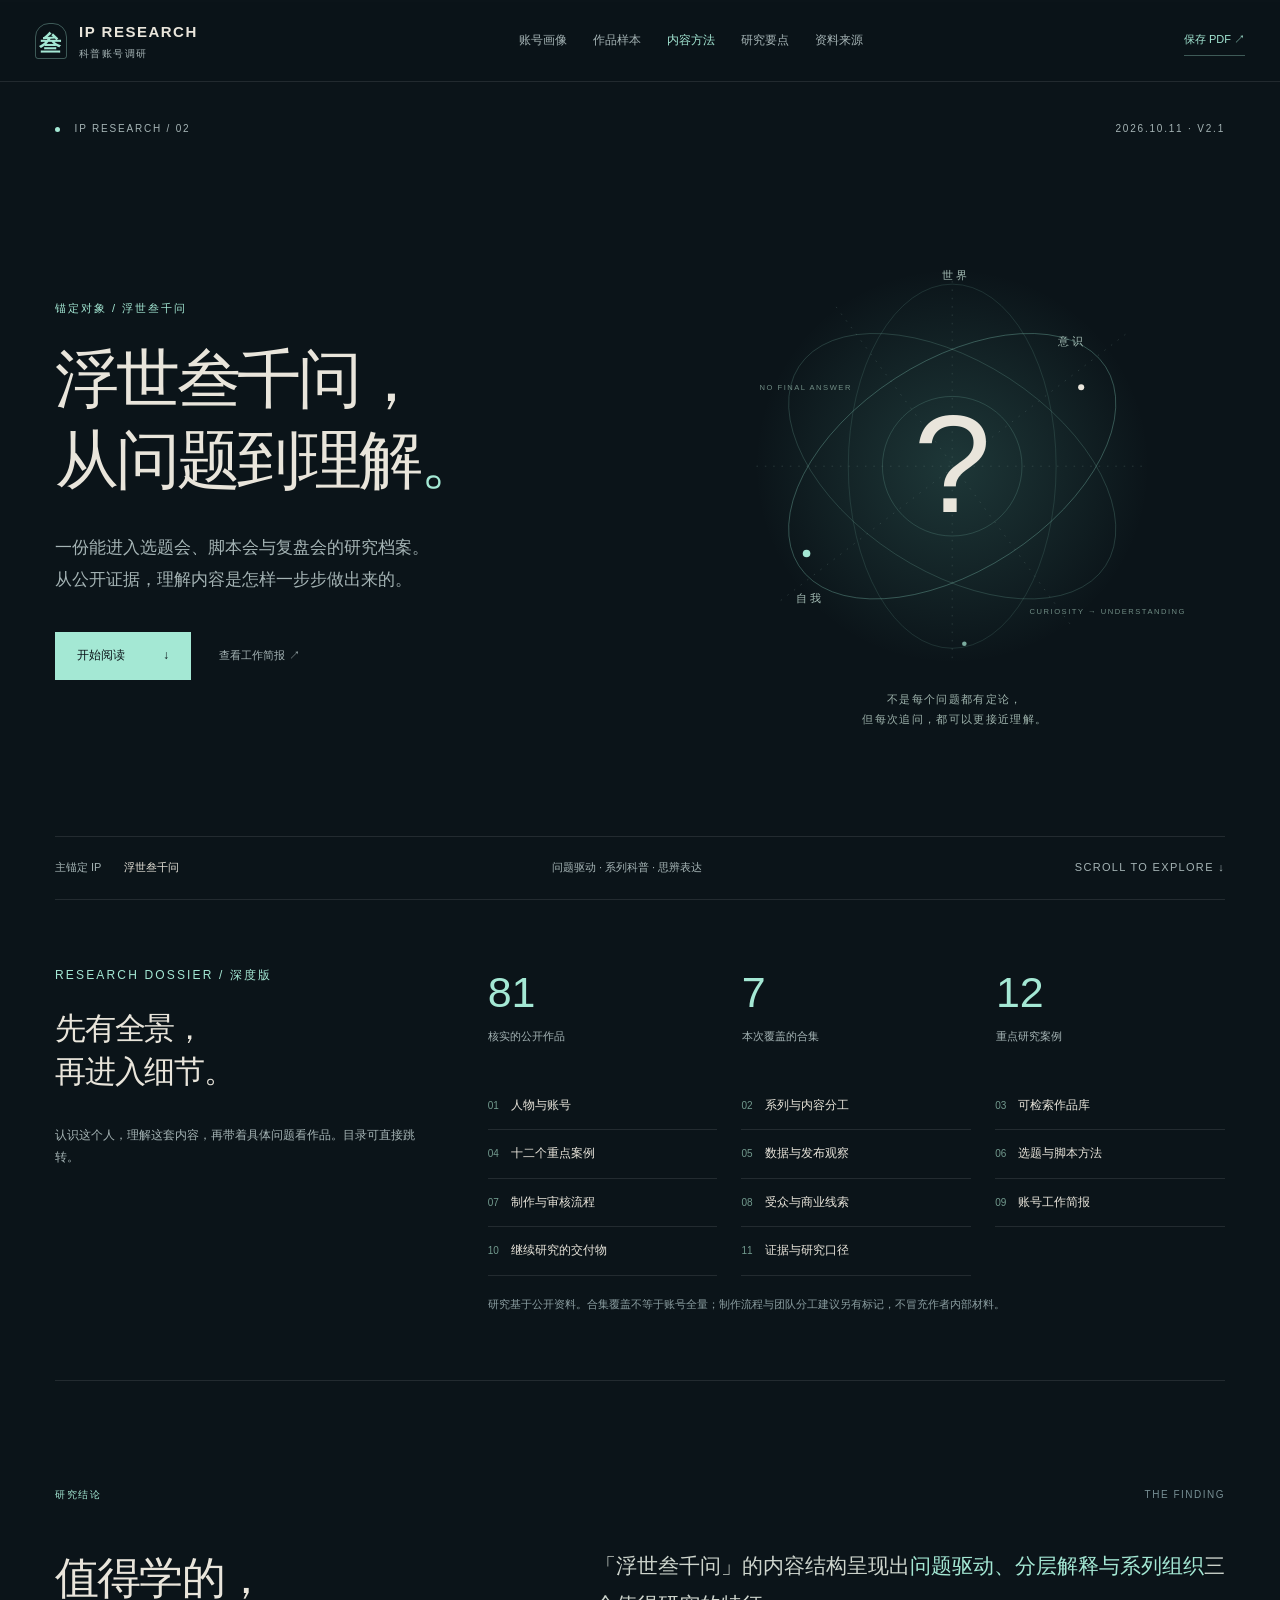
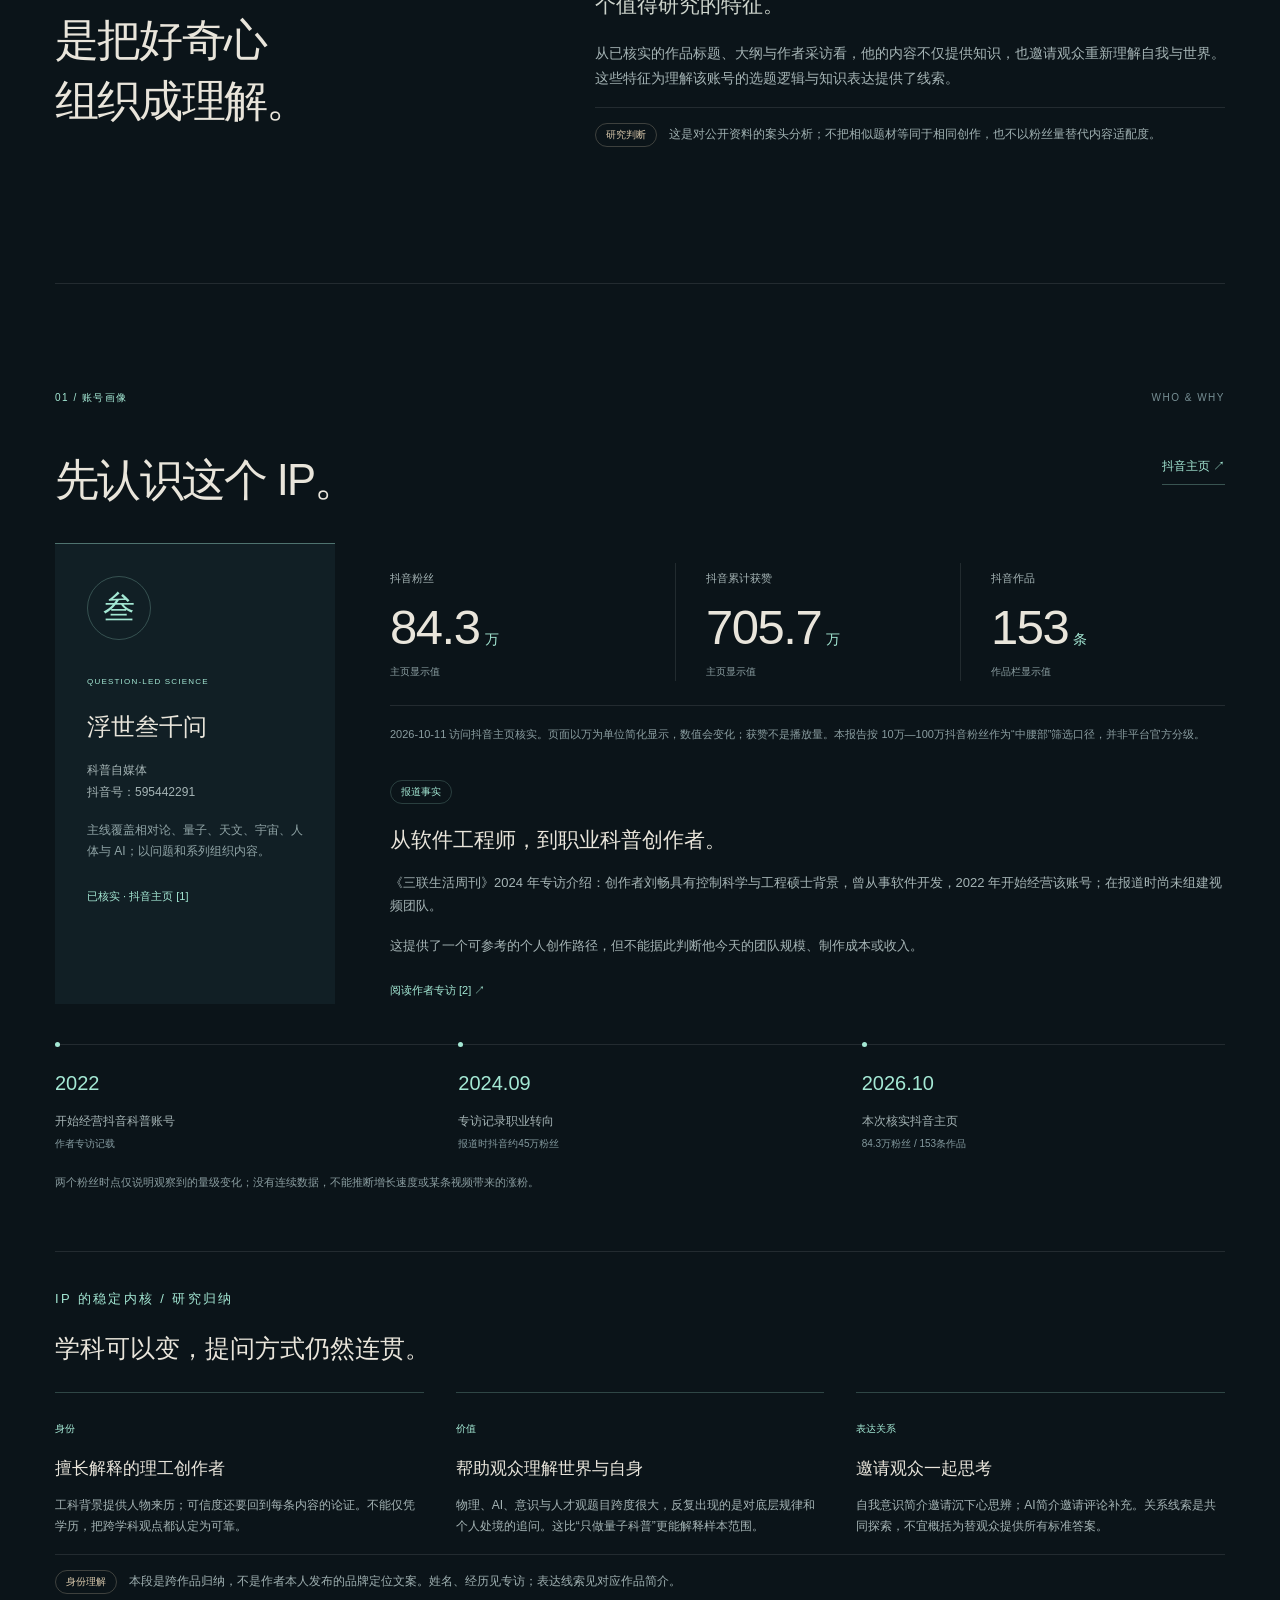
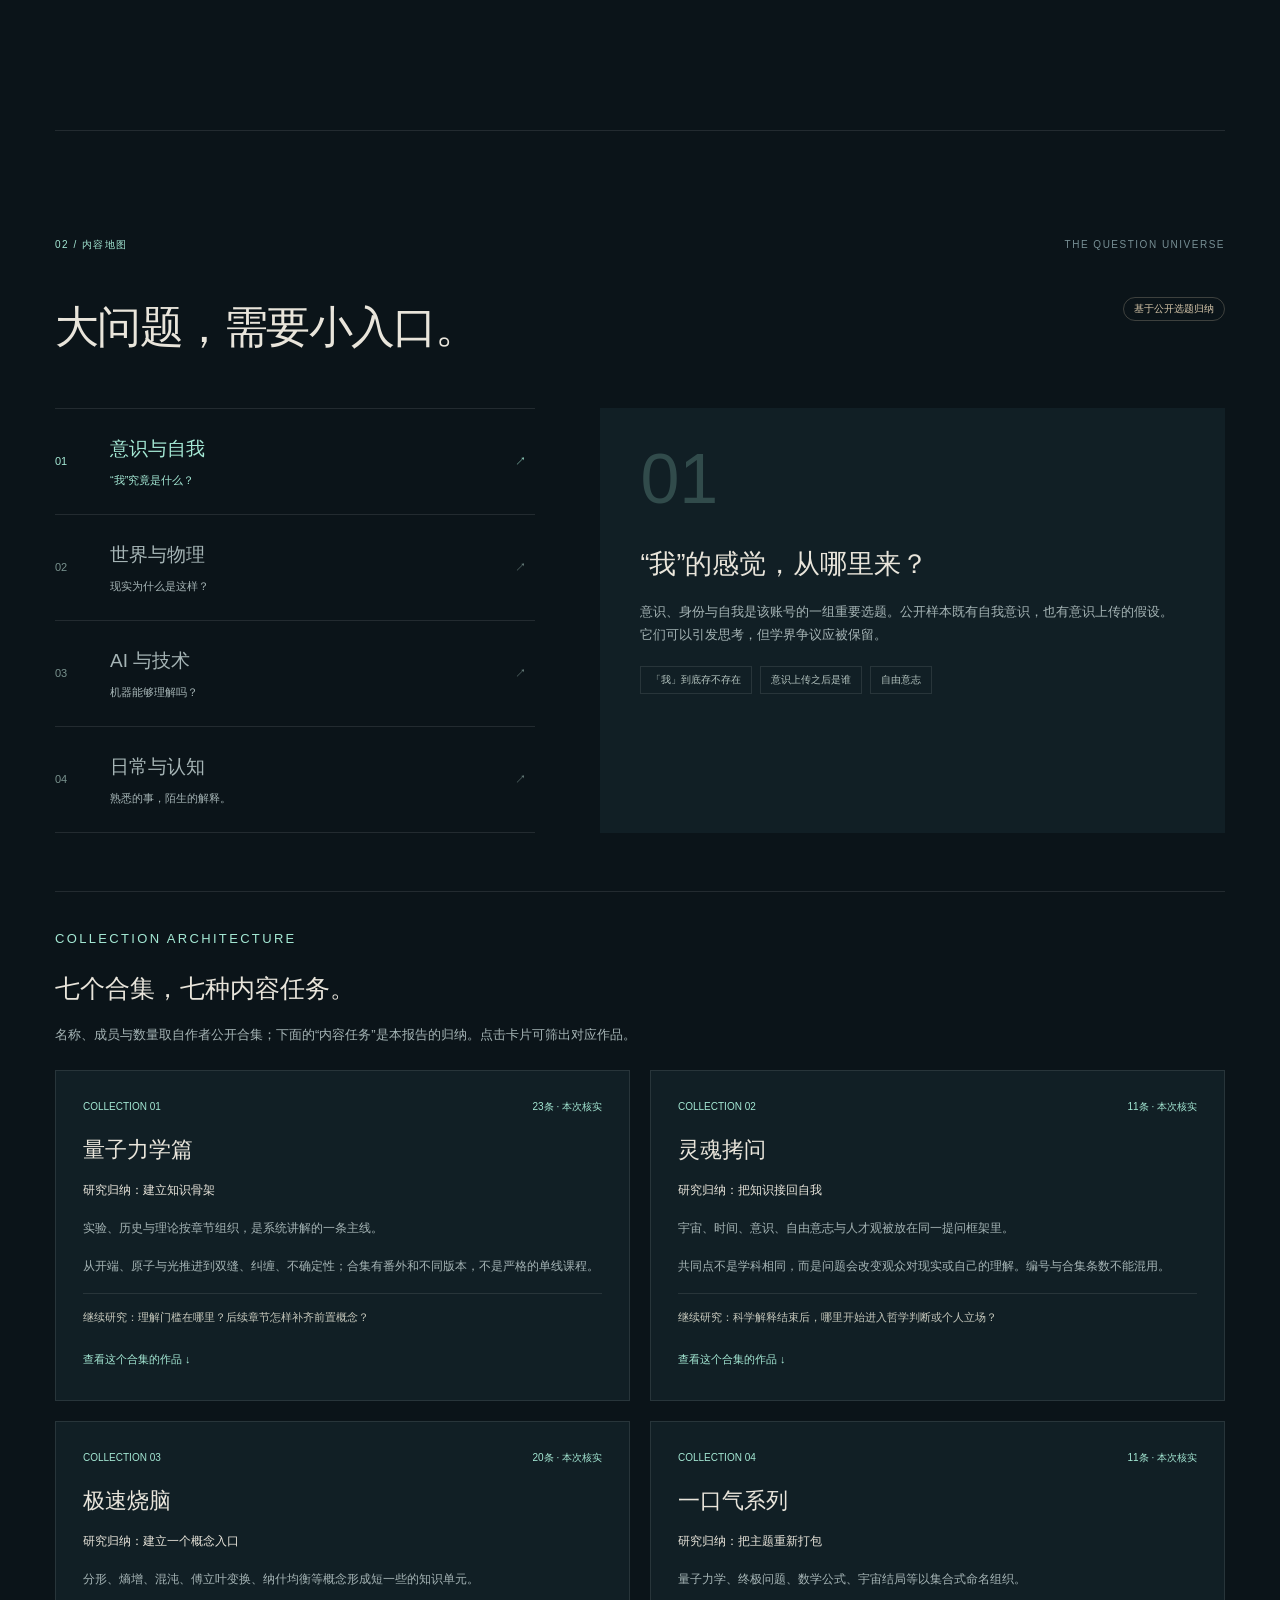
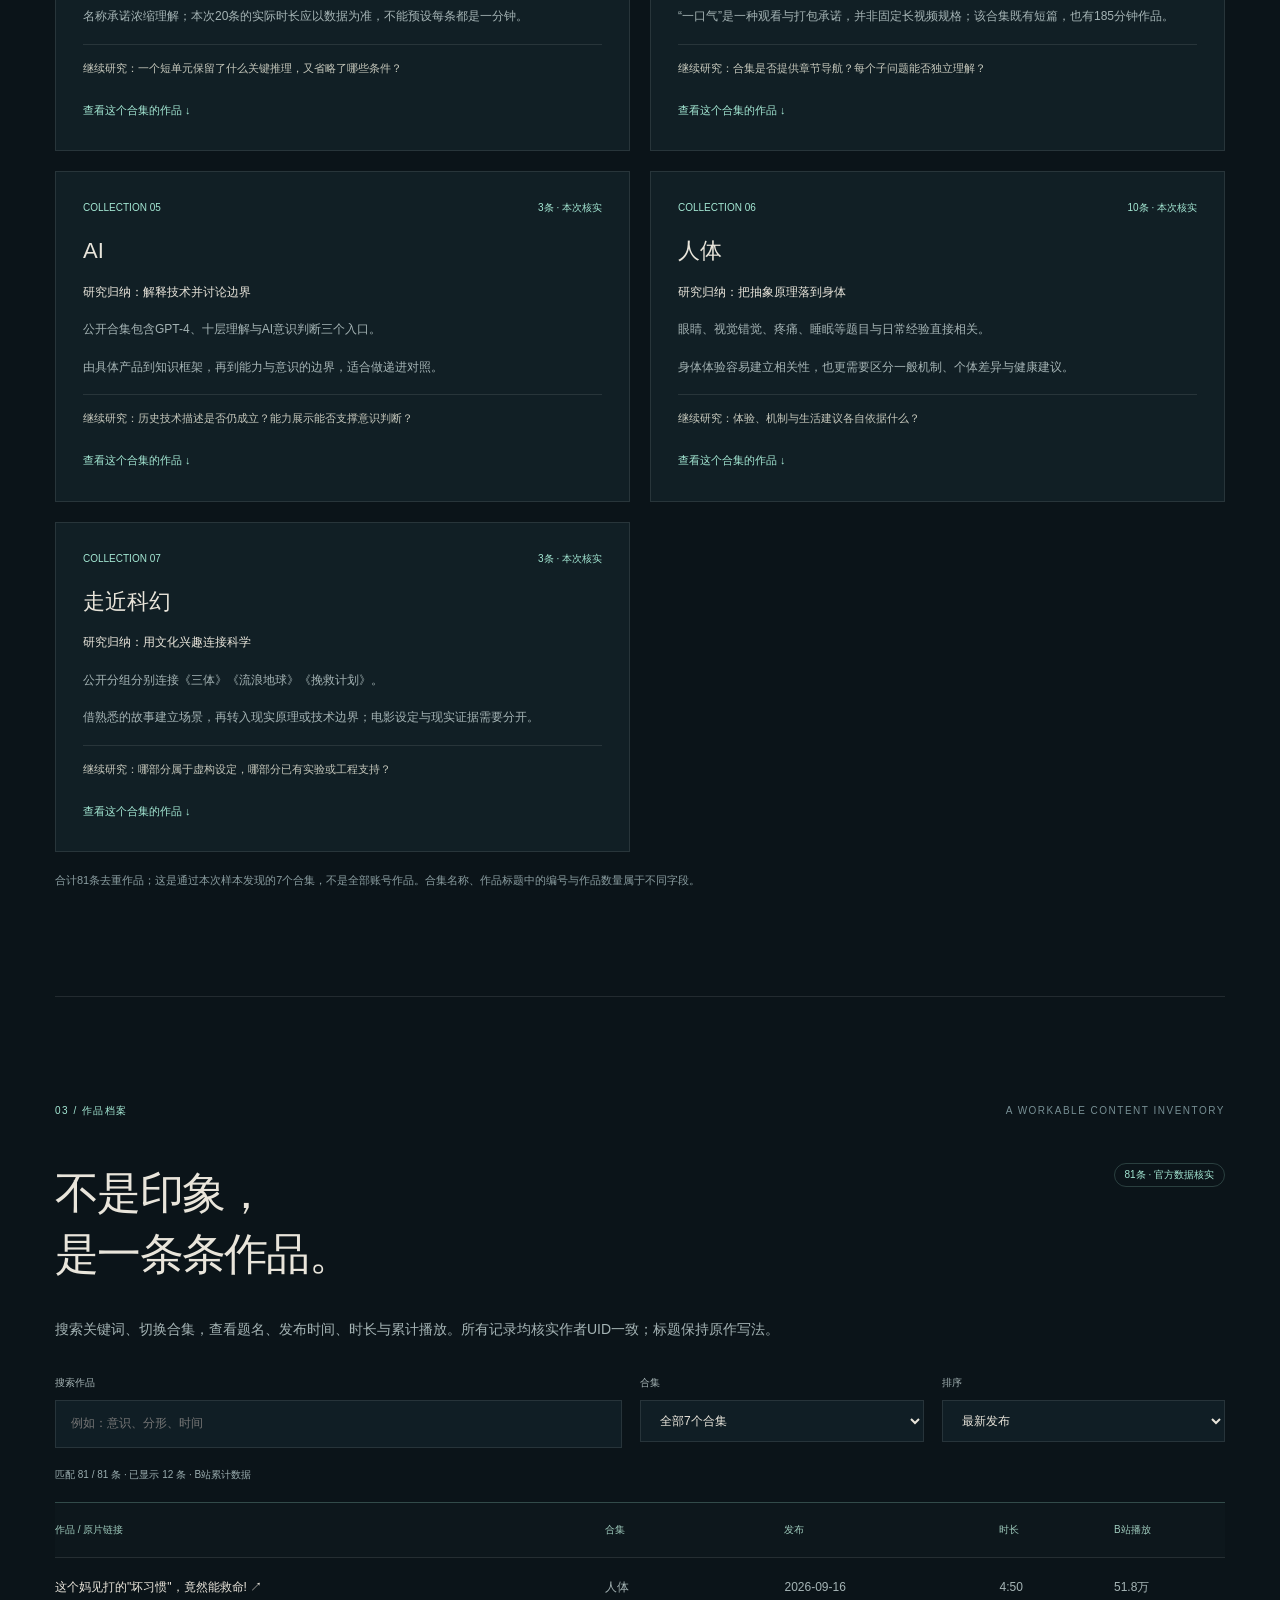
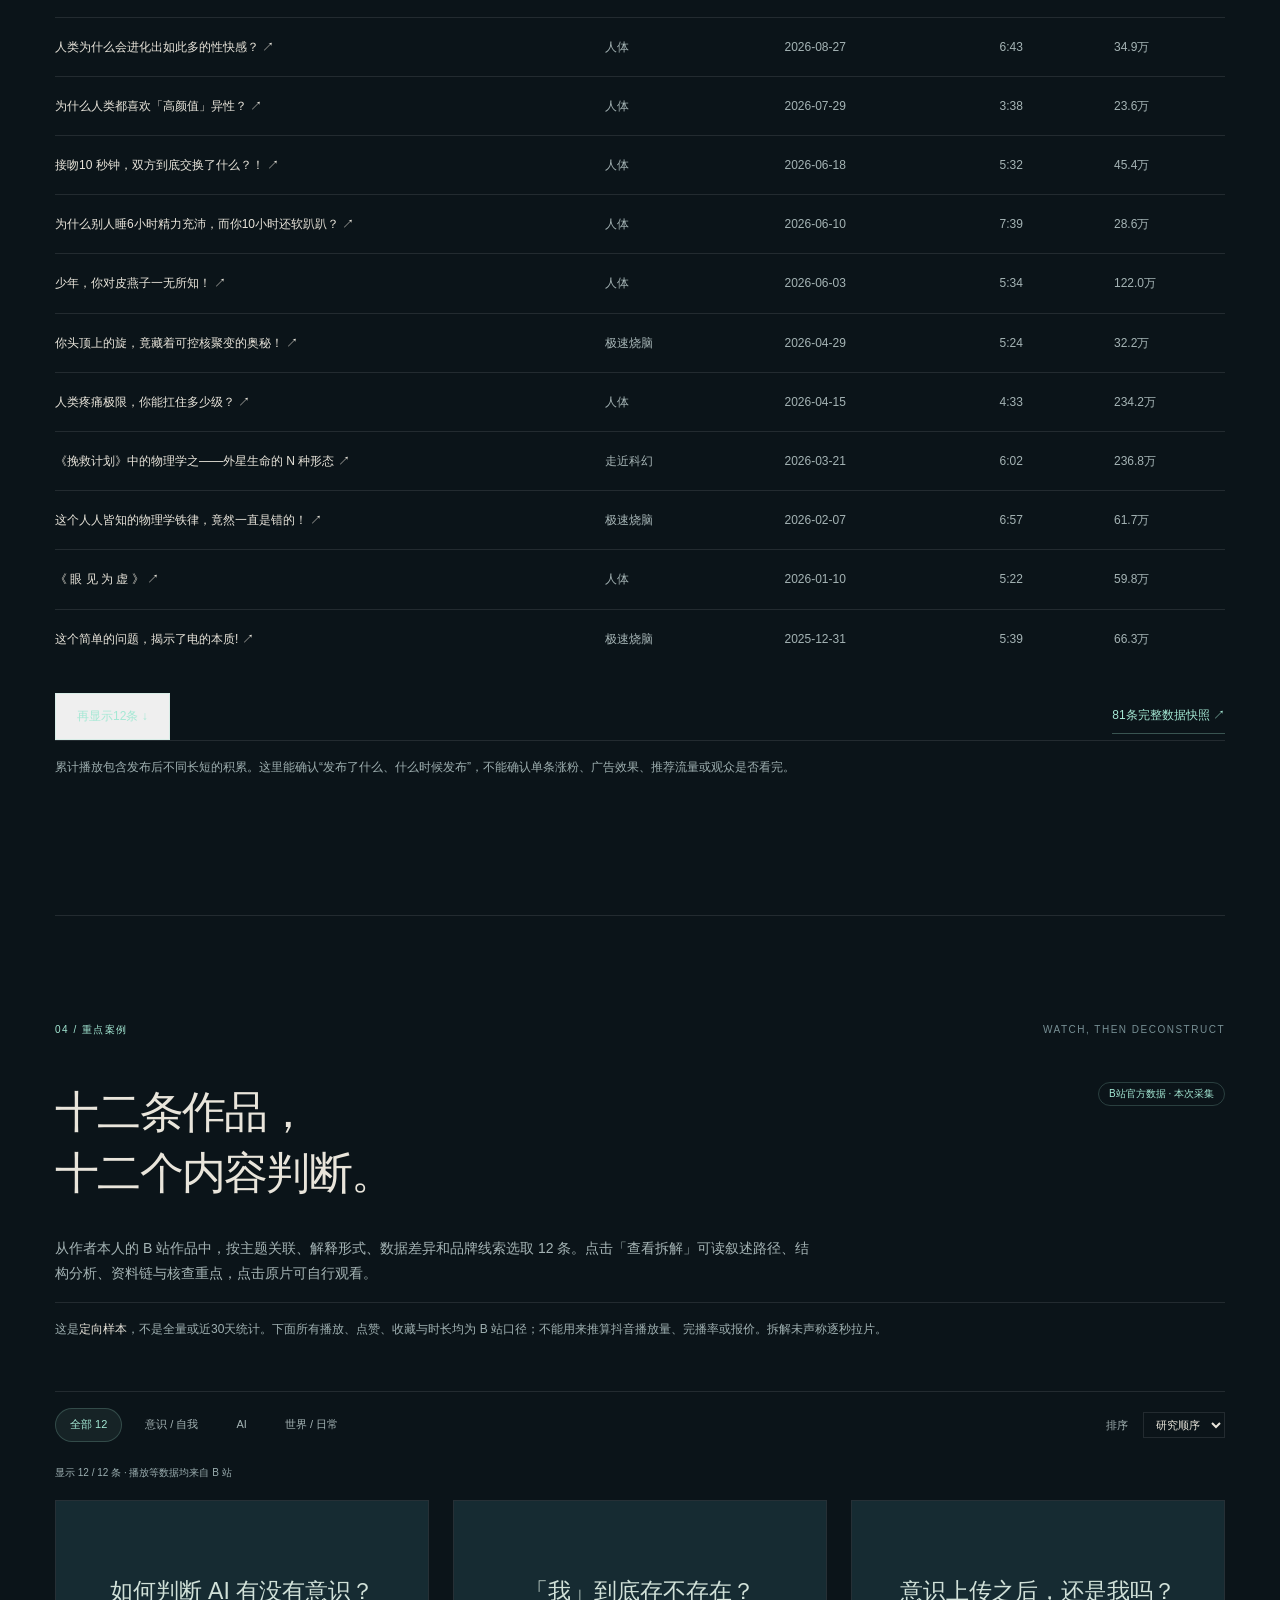
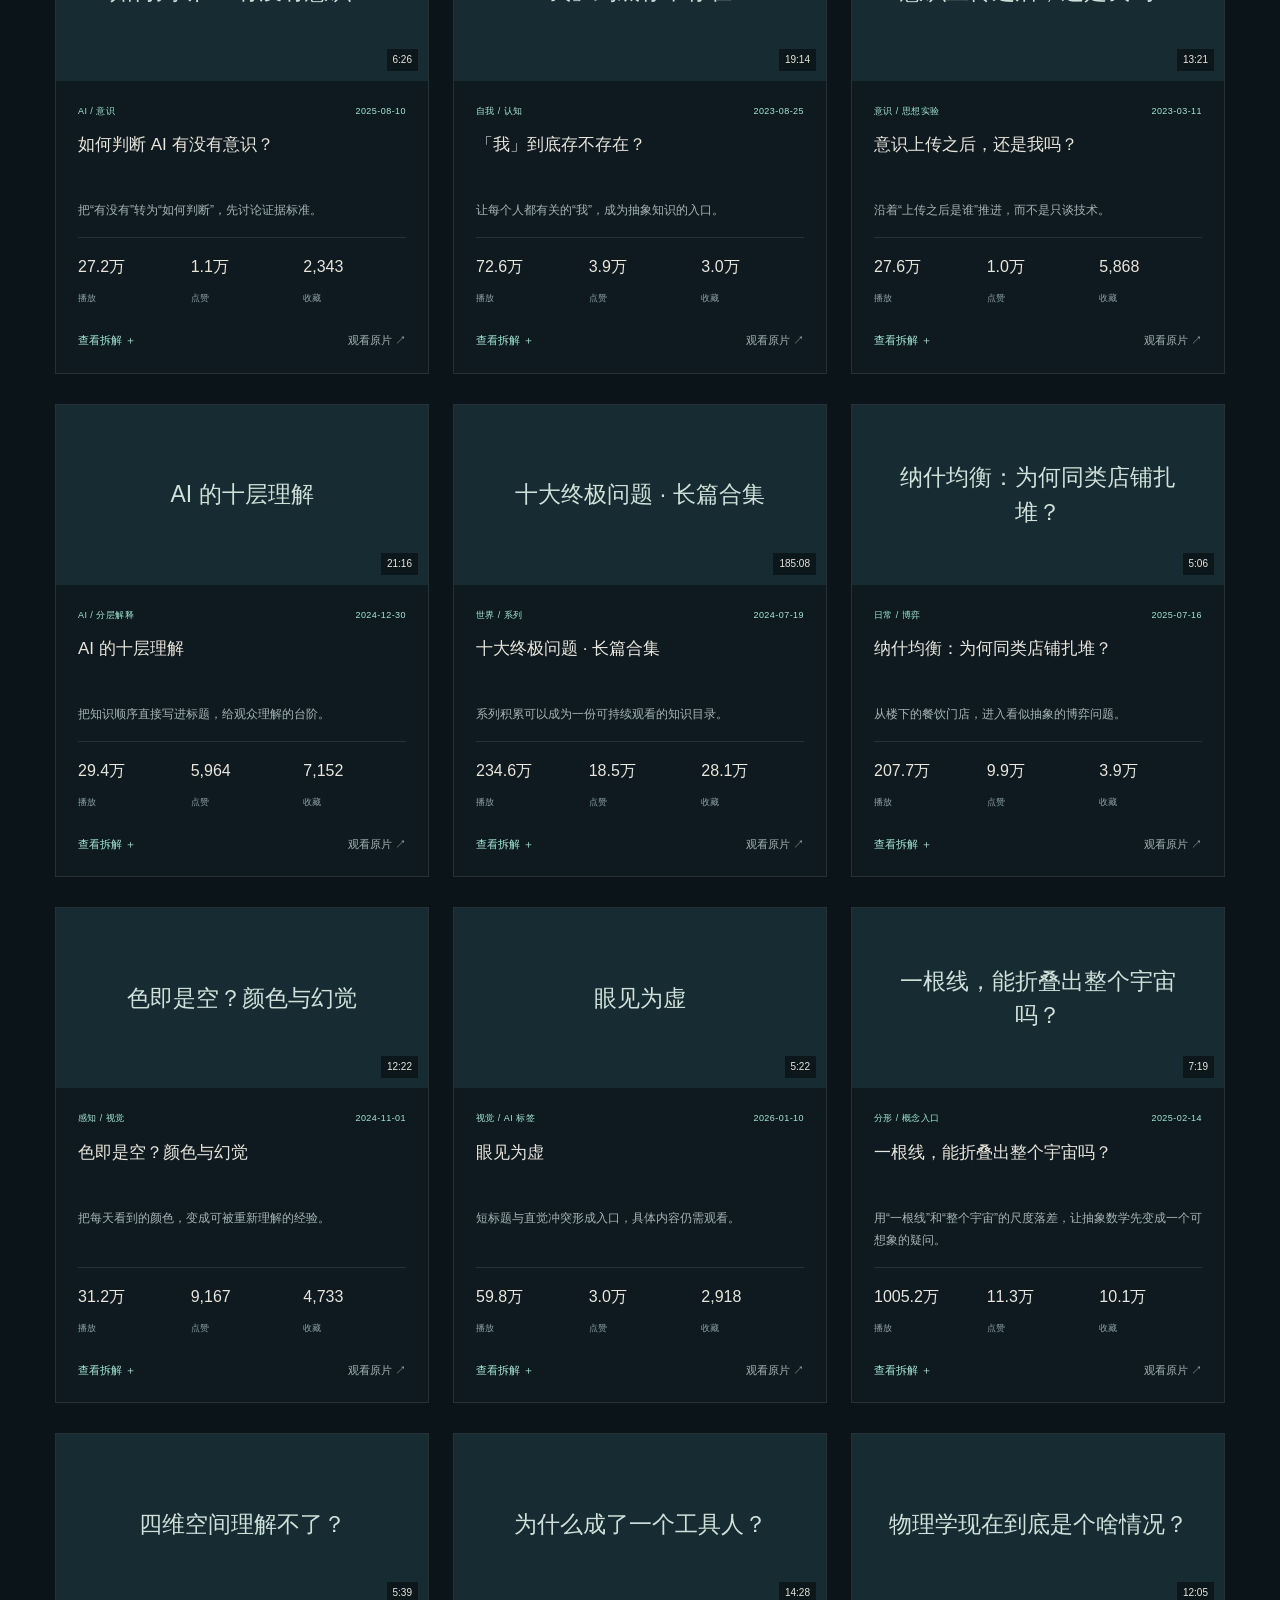
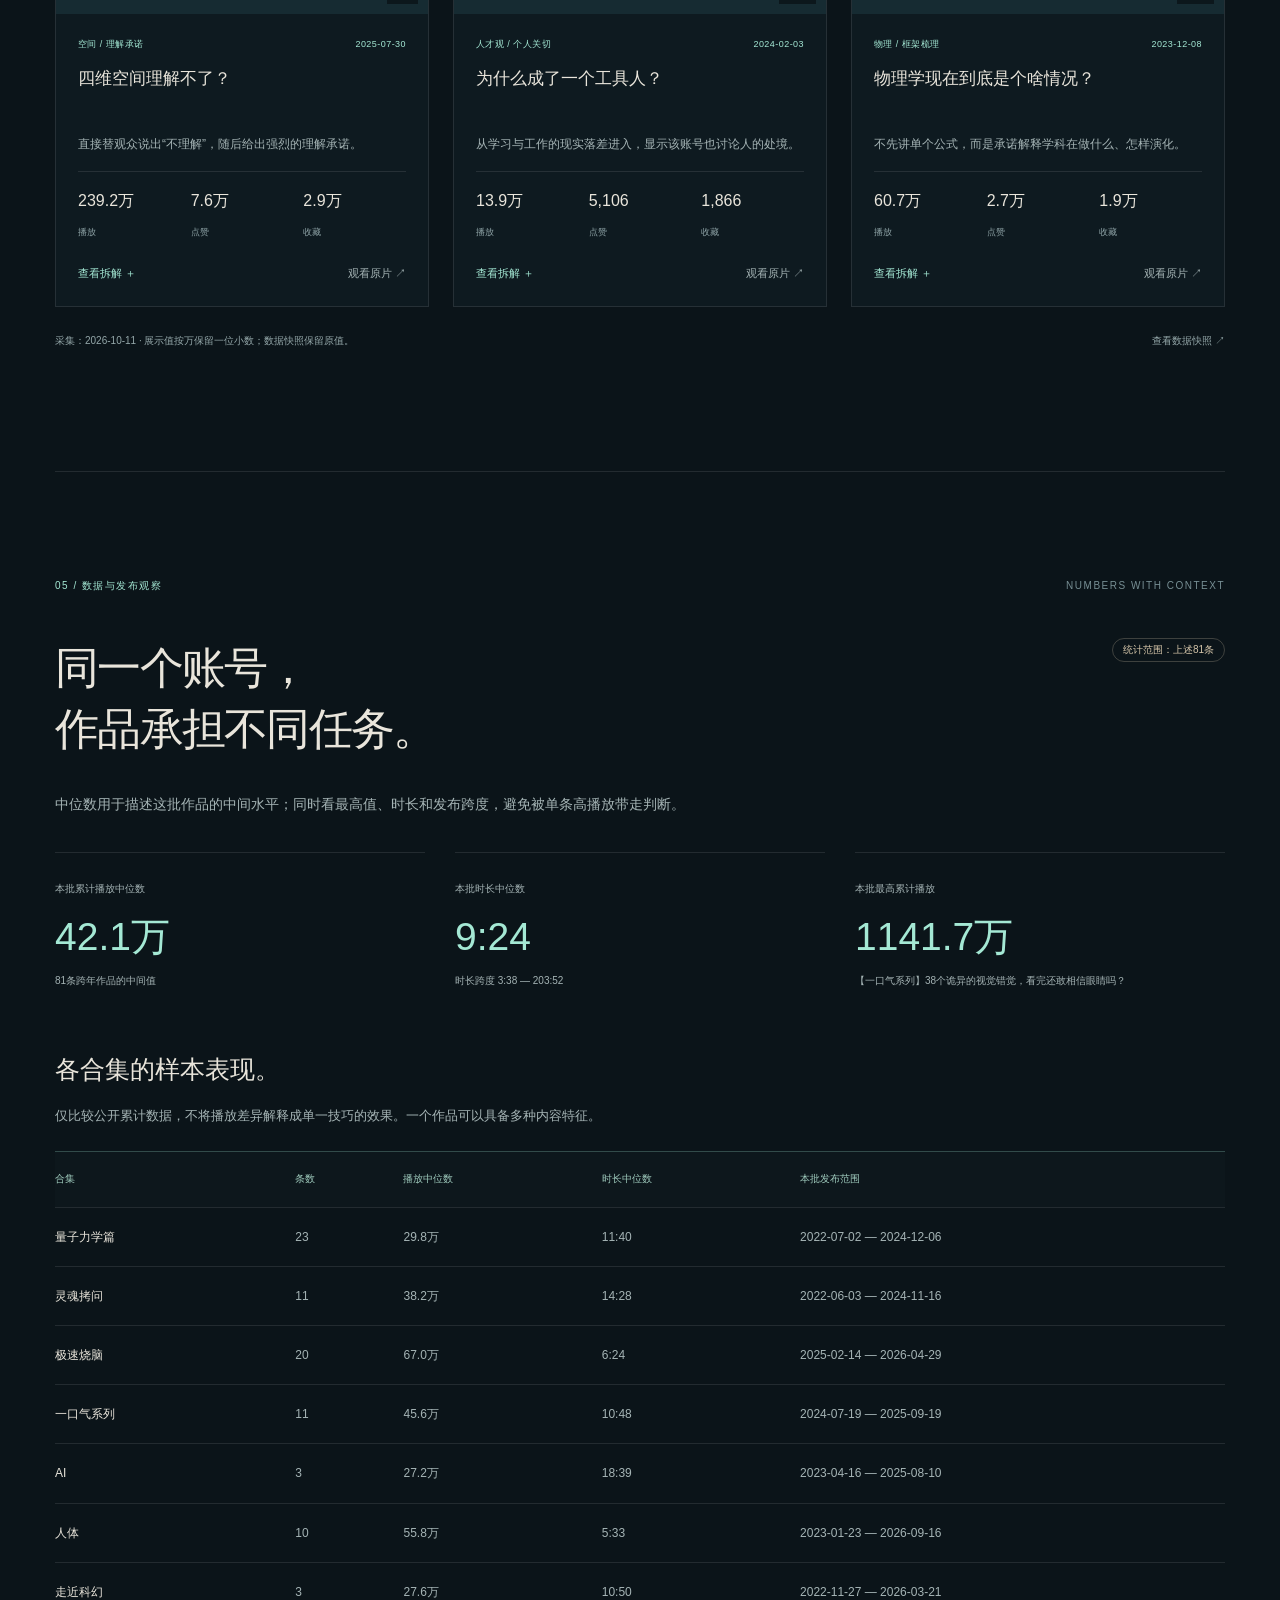
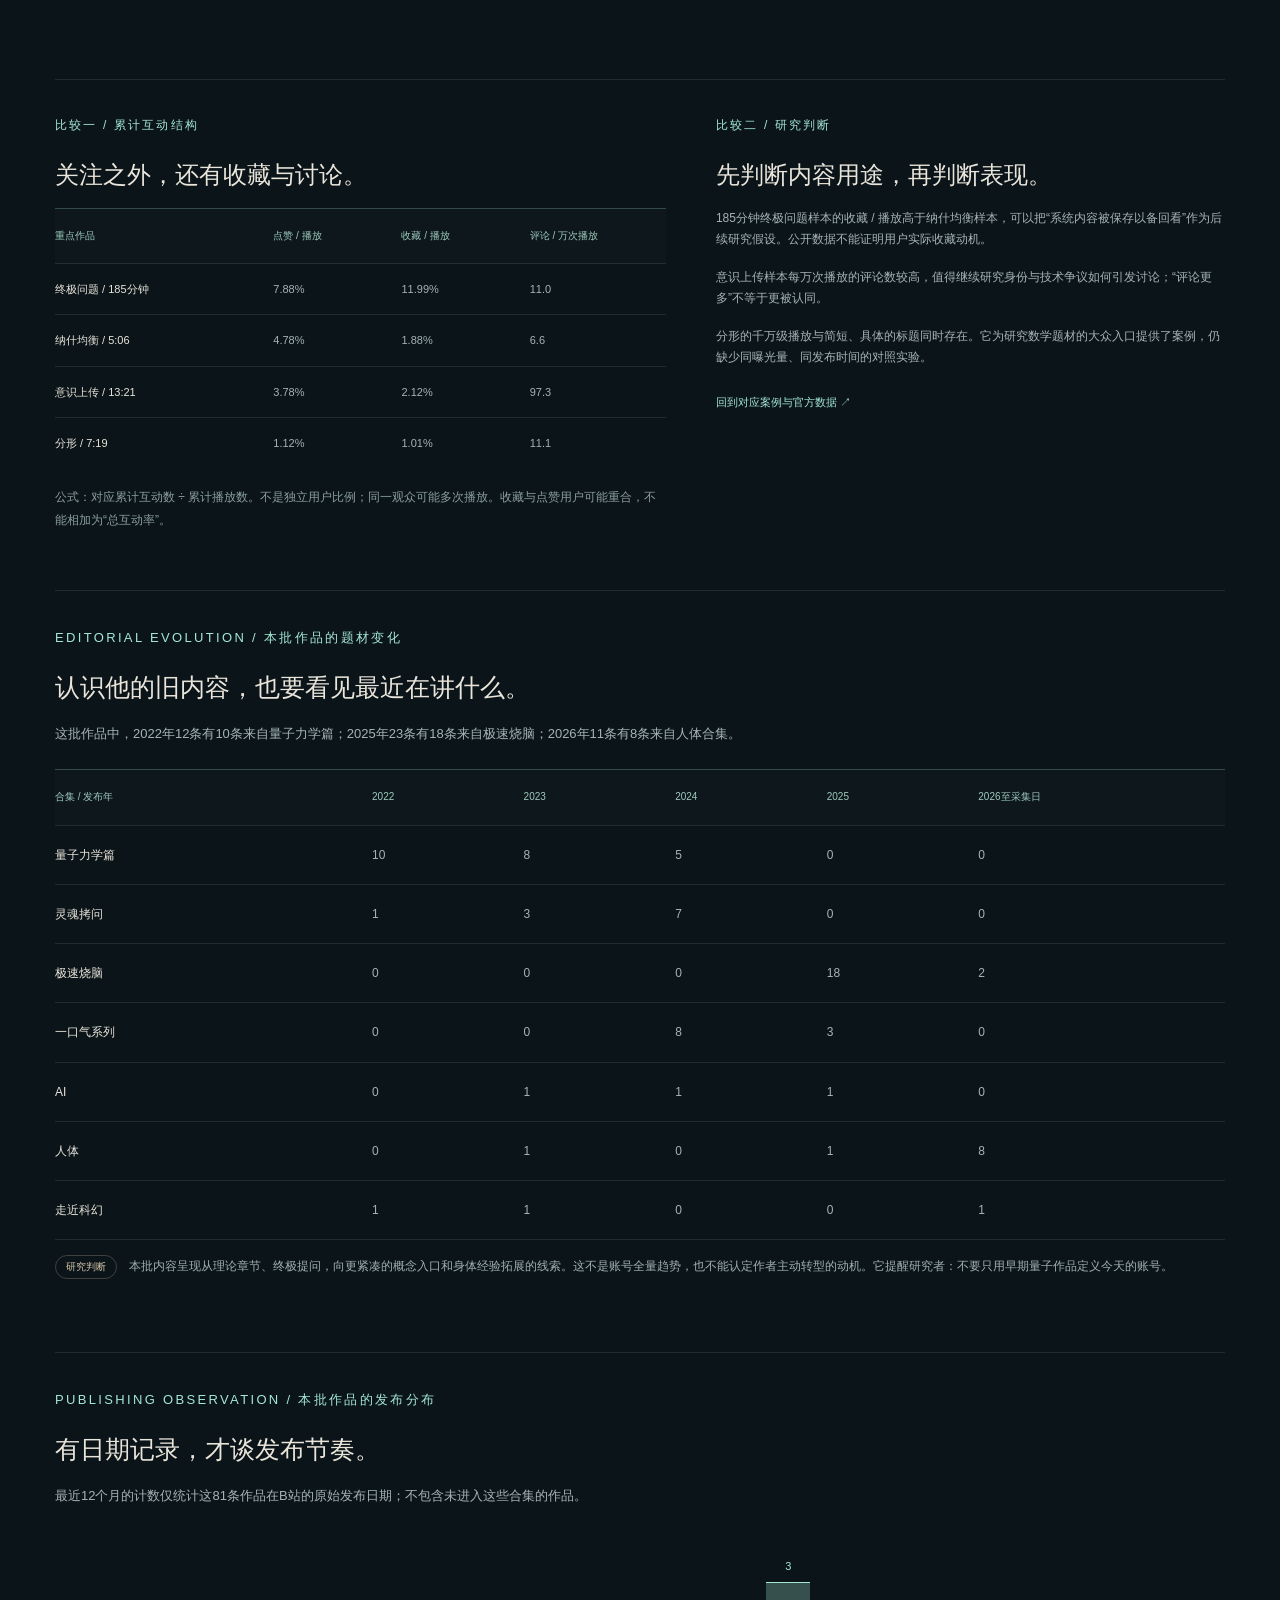
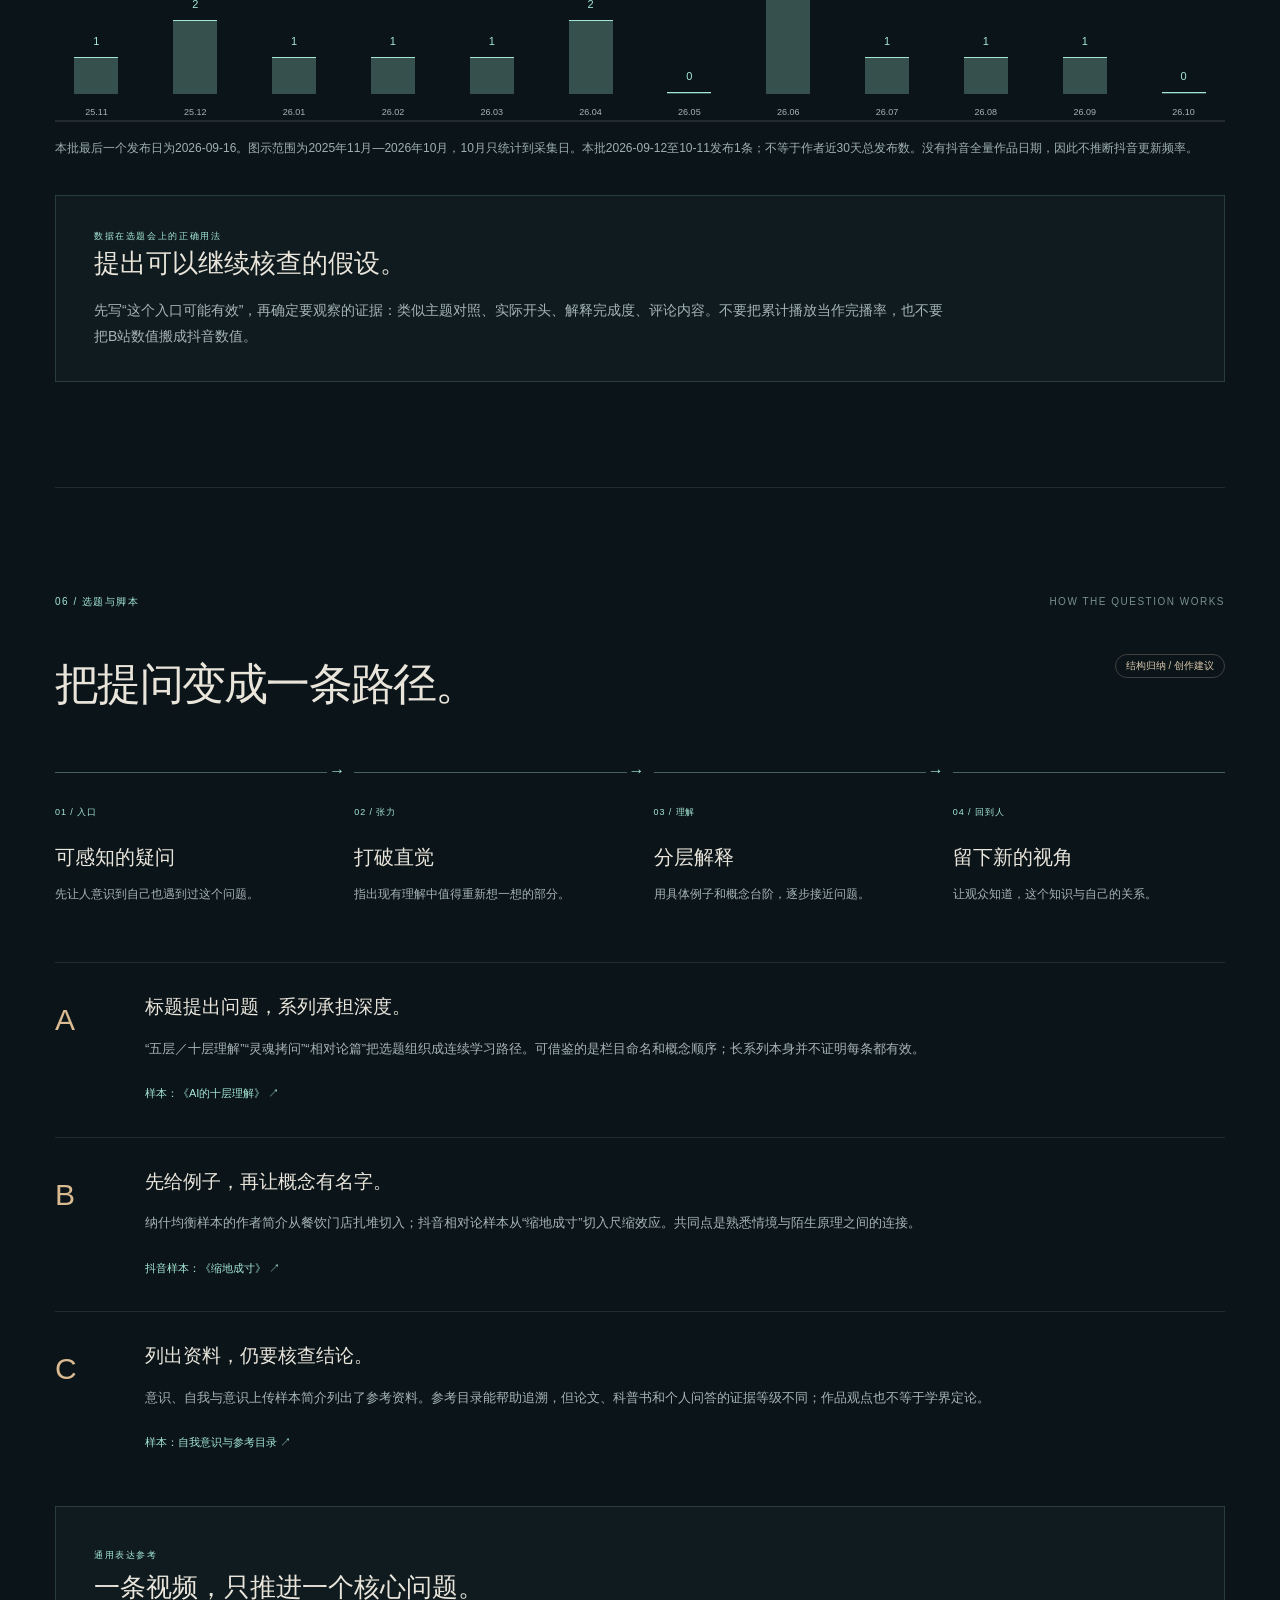
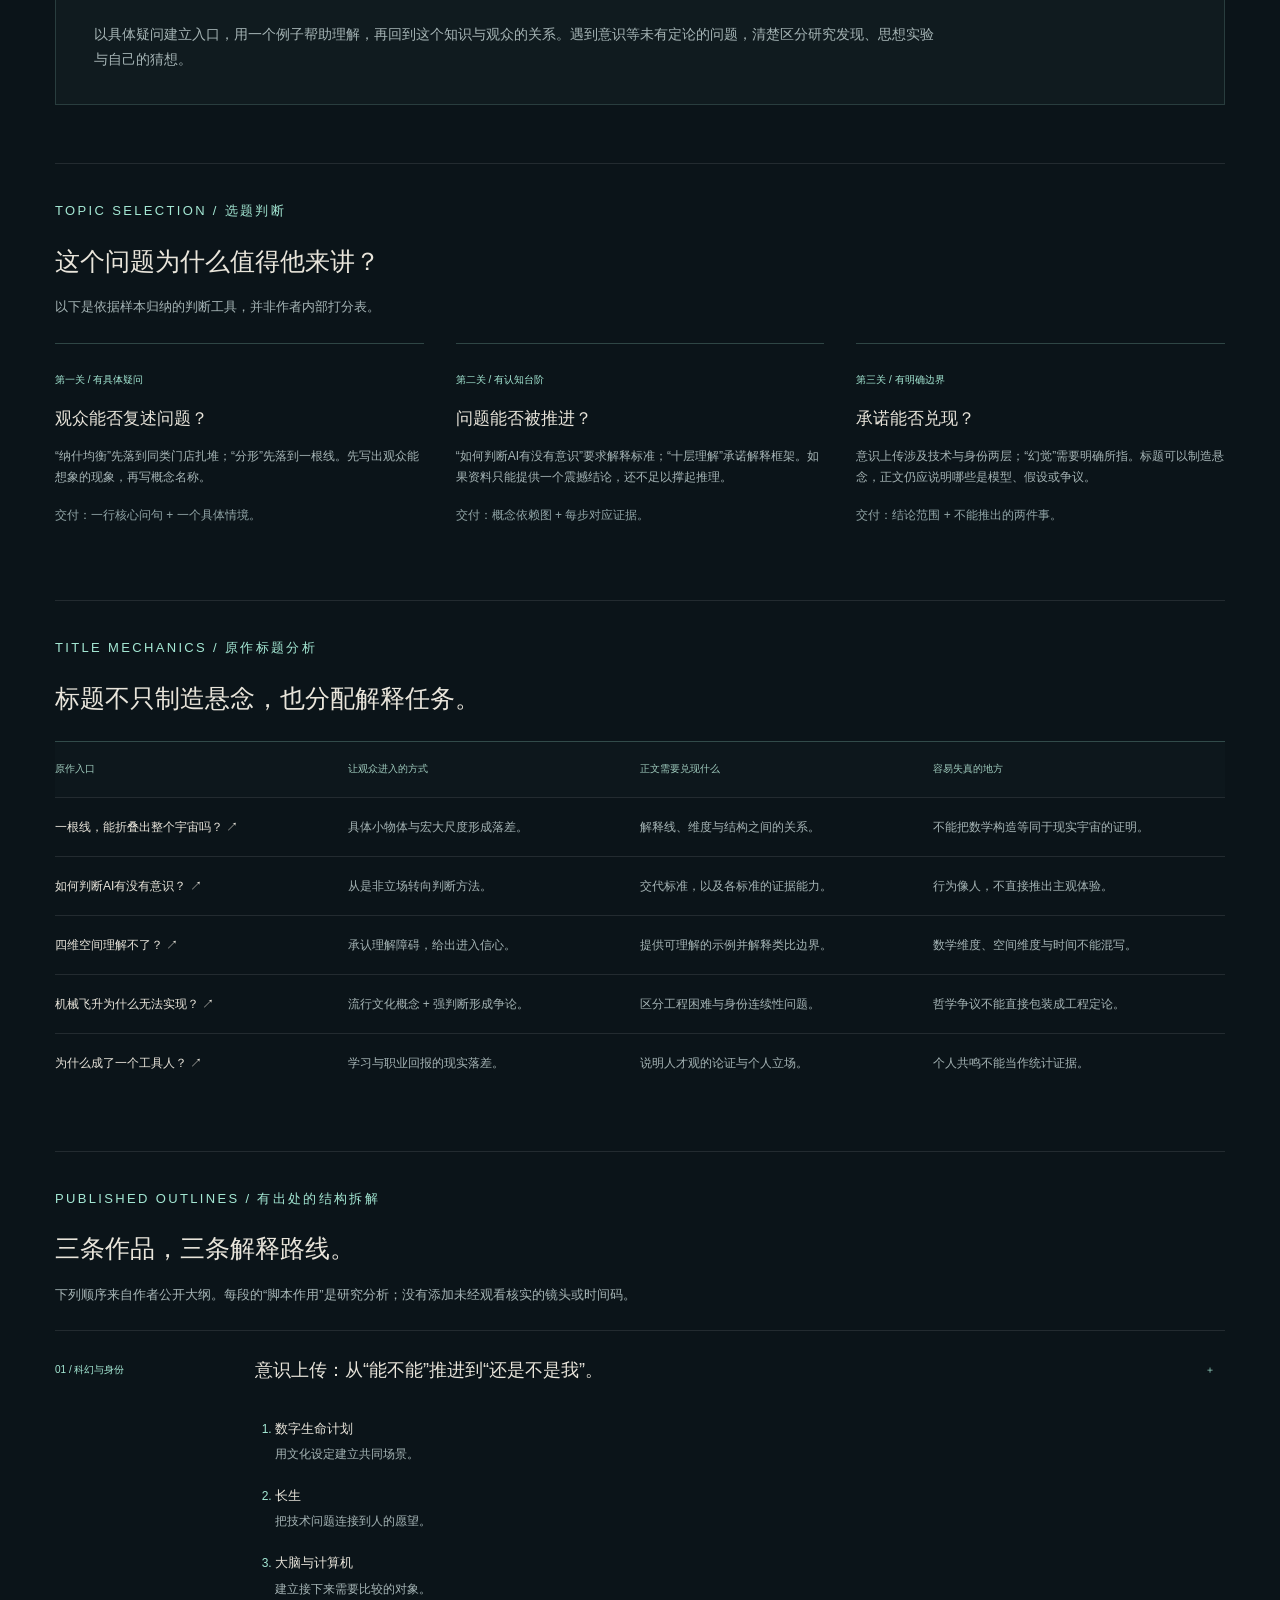
==== commit 7486165b: "移除内容地图各栏的研究参考提示" ====
--- a/research/fushi/index.html
+++ b/research/fushi/index.html
@@ -5,8 +5,8 @@
   <meta name="description" content="浮世叁千问 IP 调研：81条公开作品、7个合集、12个重点案例；选题逻辑、脚本结构、制作流程、数据对照与商业线索。">
   <meta name="theme-color" content="#0b1419">
   <title>浮世叁千问 · IP调研报告</title>
-  <link rel="stylesheet" href="style.css?v=2.0">
-  <script src="report-data.js?v=2.0" defer></script><script src="report.js?v=2.0" defer></script>
+  <link rel="stylesheet" href="style.css?v=2.1">
+  <script src="report-data.js?v=2.1" defer></script><script src="report.js?v=2.1" defer></script>
 </head>
 <body>
 <a class="skip" href="#main">跳转到正文</a>
@@ -18,7 +18,7 @@
 </header>
 <main id="main">
 <section class="hero" id="top">
-  <div class="hero-meta"><span><i></i> IP RESEARCH / 02</span><span>2026.10.11 · V2.0</span></div>
+  <div class="hero-meta"><span><i></i> IP RESEARCH / 02</span><span>2026.10.11 · V2.1</span></div>
   <div class="hero-grid">
     <div class="hero-copy">
       <p class="eyebrow">锚定对象 / 浮世叁千问</p>
@@ -231,6 +231,6 @@
 </section>
 <section class="closing"><p class="eyebrow">从选题到证据，理解一个科普 IP。</p><h2>读懂问题，<br>也读懂表达的方法。</h2><div><a class="button" href="#samples">回到作品样本 ↓</a><a class="text-link" href="#top">回到顶部 ↑</a></div></section>
 </main>
-<footer><span>SCIENCE / IP RESEARCH</span><p>独立调研与创作参考 · 非作者官方页面 · 作品版权归原作者。</p><span>浮世叁千问 · V2.0</span></footer>
+<footer><span>SCIENCE / IP RESEARCH</span><p>独立调研与创作参考 · 非作者官方页面 · 作品版权归原作者。</p><span>浮世叁千问 · V2.1</span></footer>
 <dialog id="case-dialog" aria-labelledby="case-title"><div class="dialog-top"><span class="eyebrow">作品拆解 / RESEARCH NOTE</span><button id="close-dialog" aria-label="关闭作品拆解">×</button></div><div id="case-content"></div></dialog>
 </body></html>
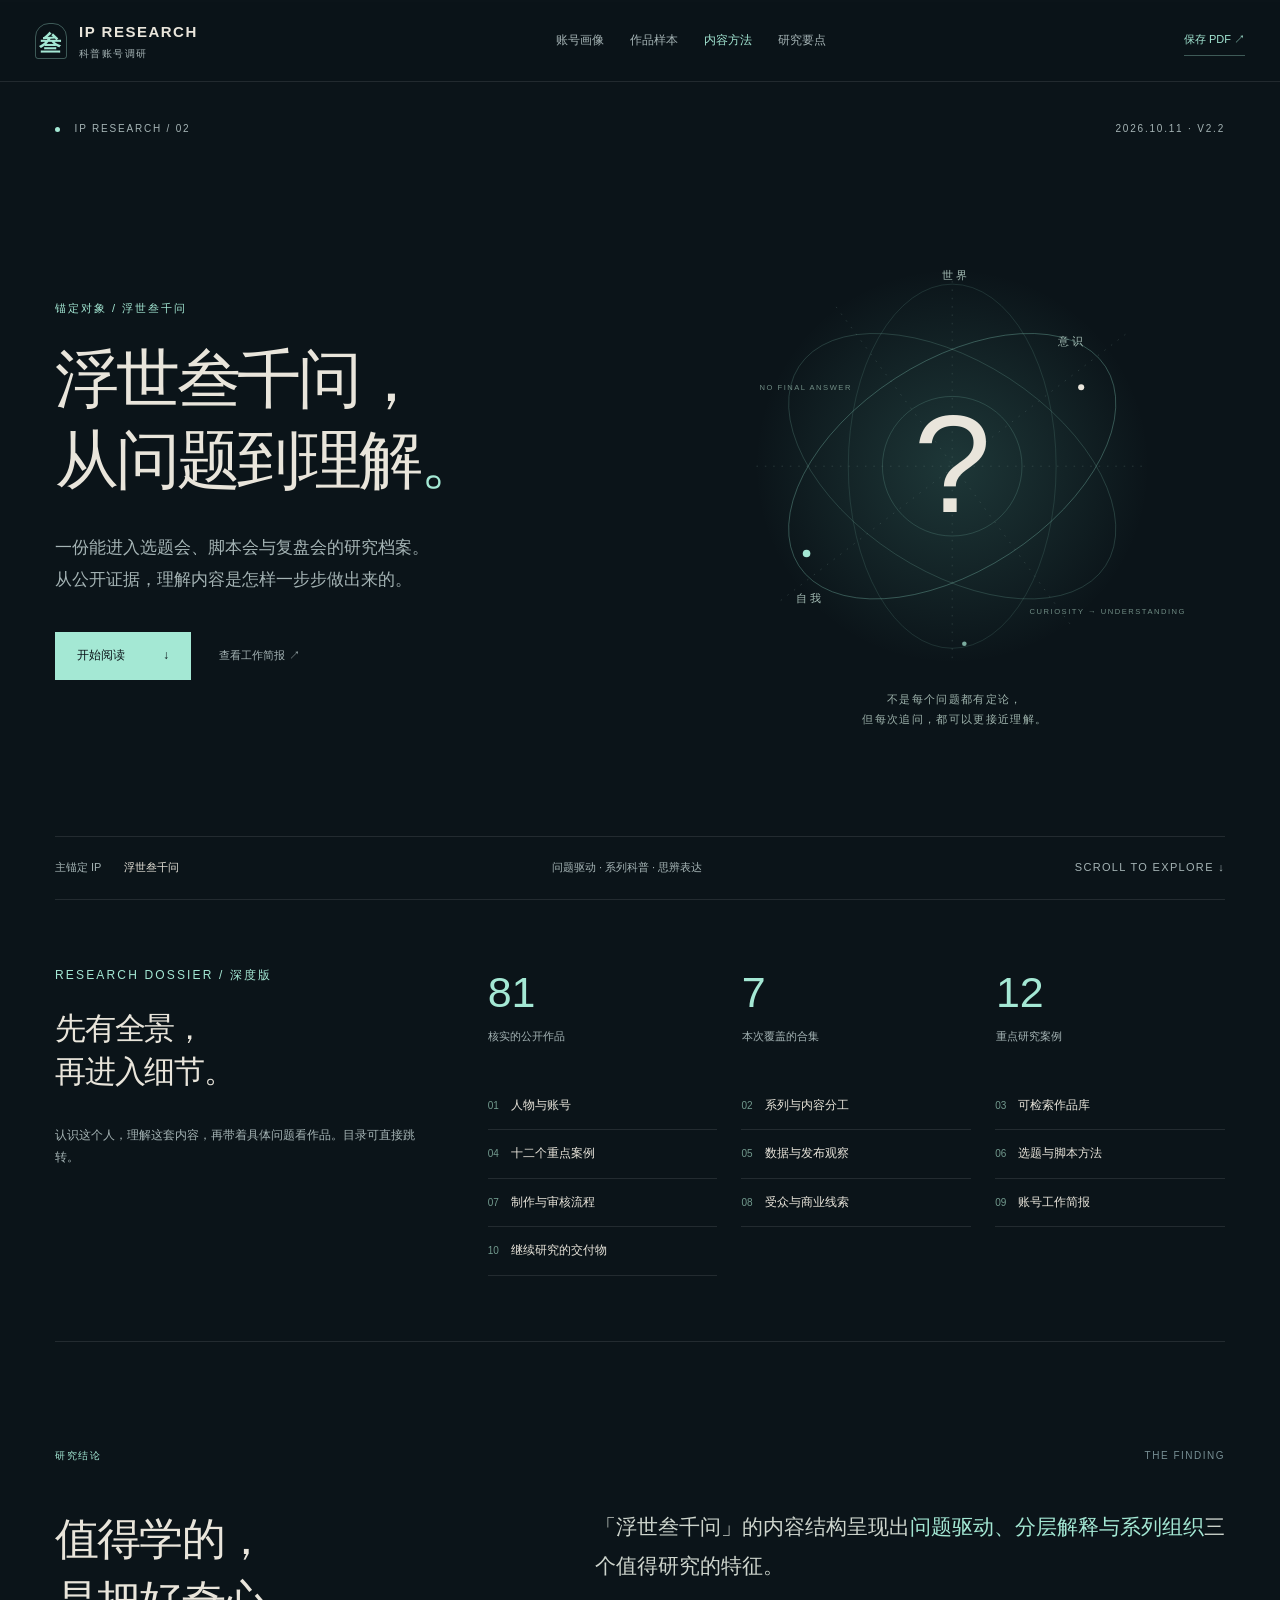
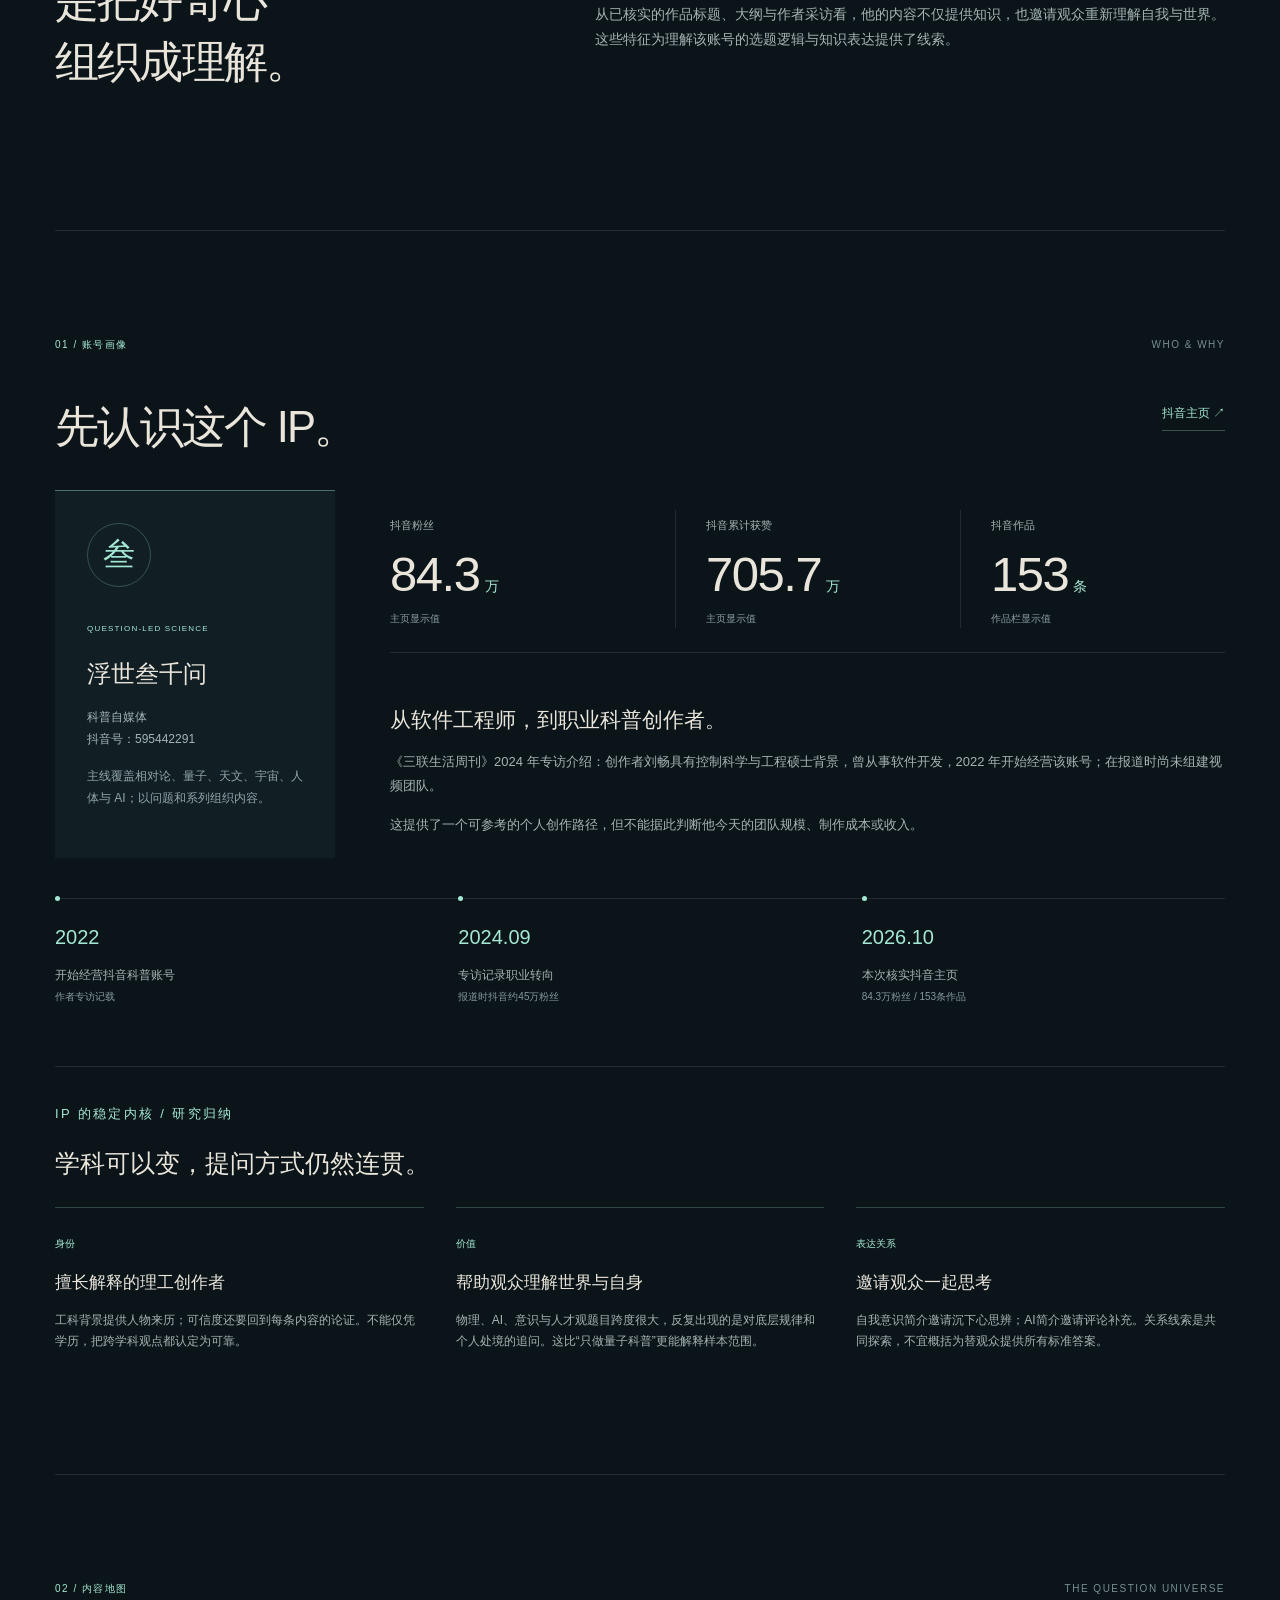
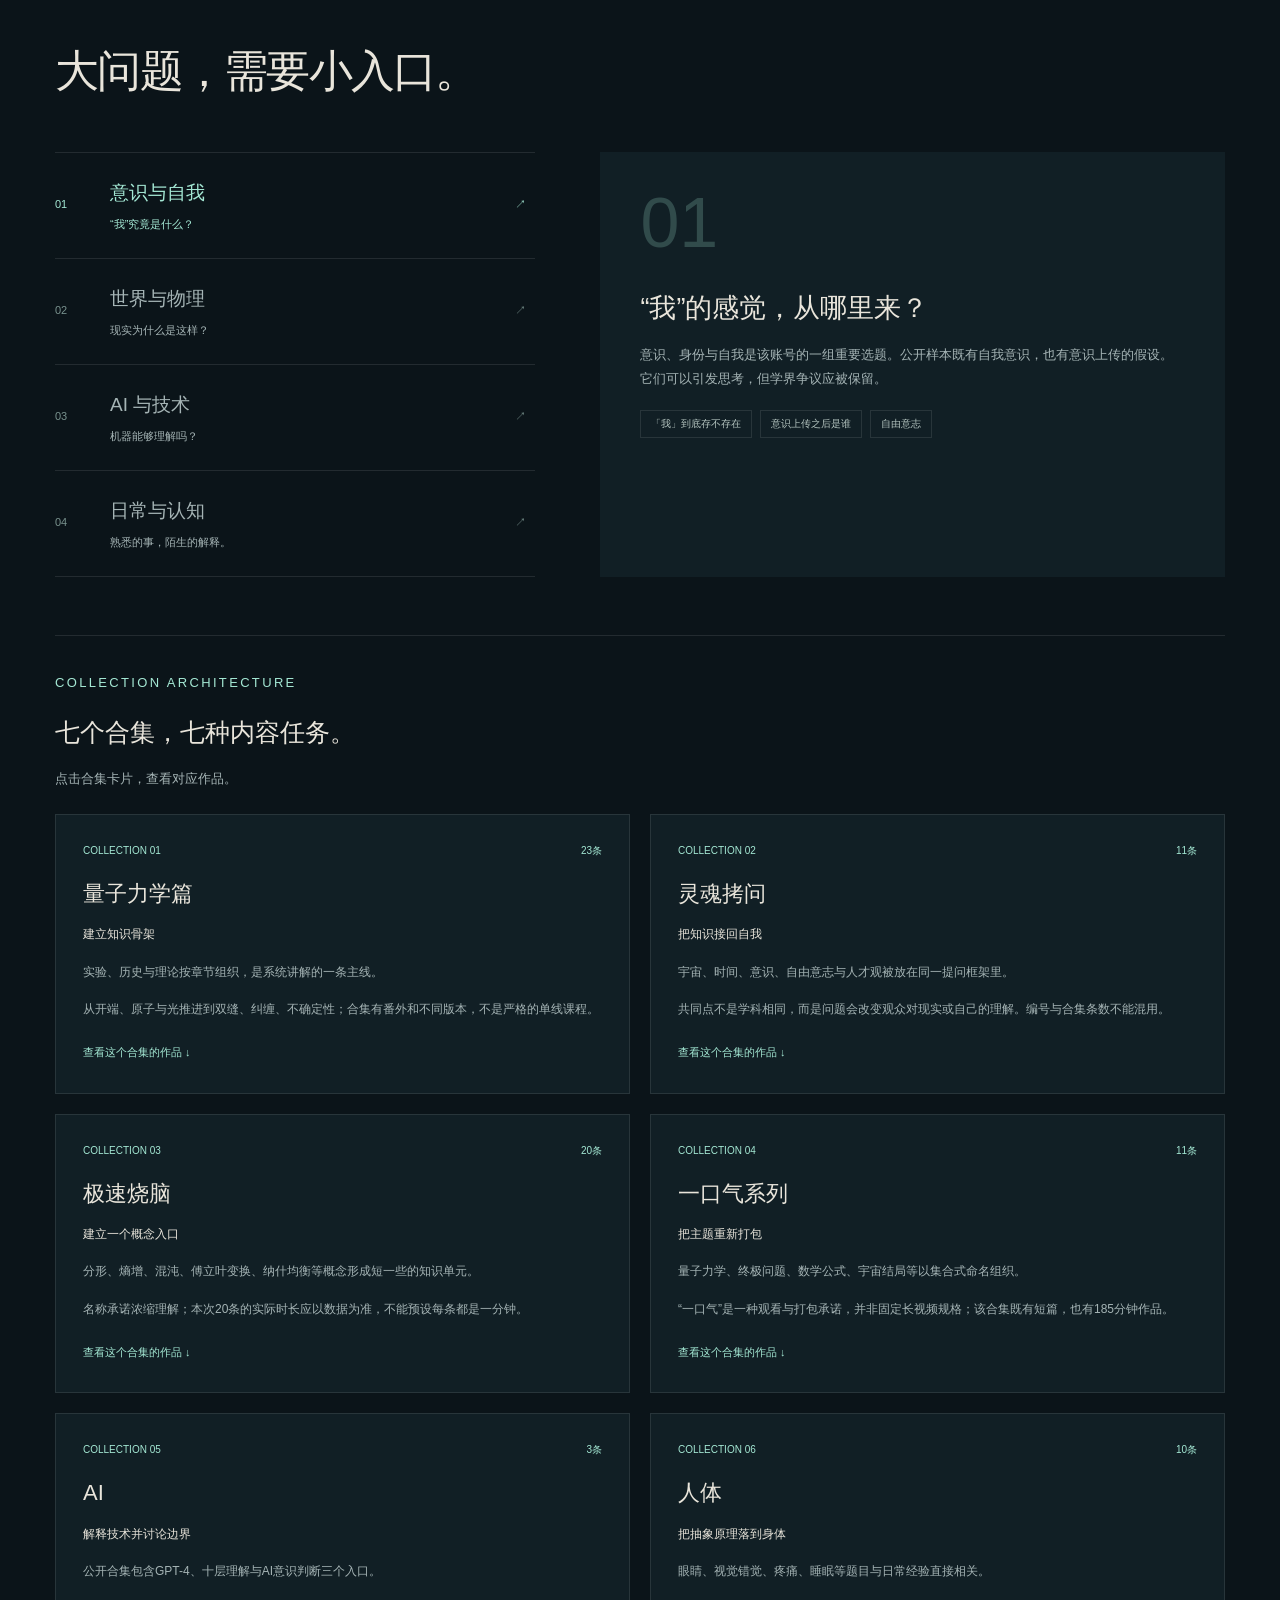
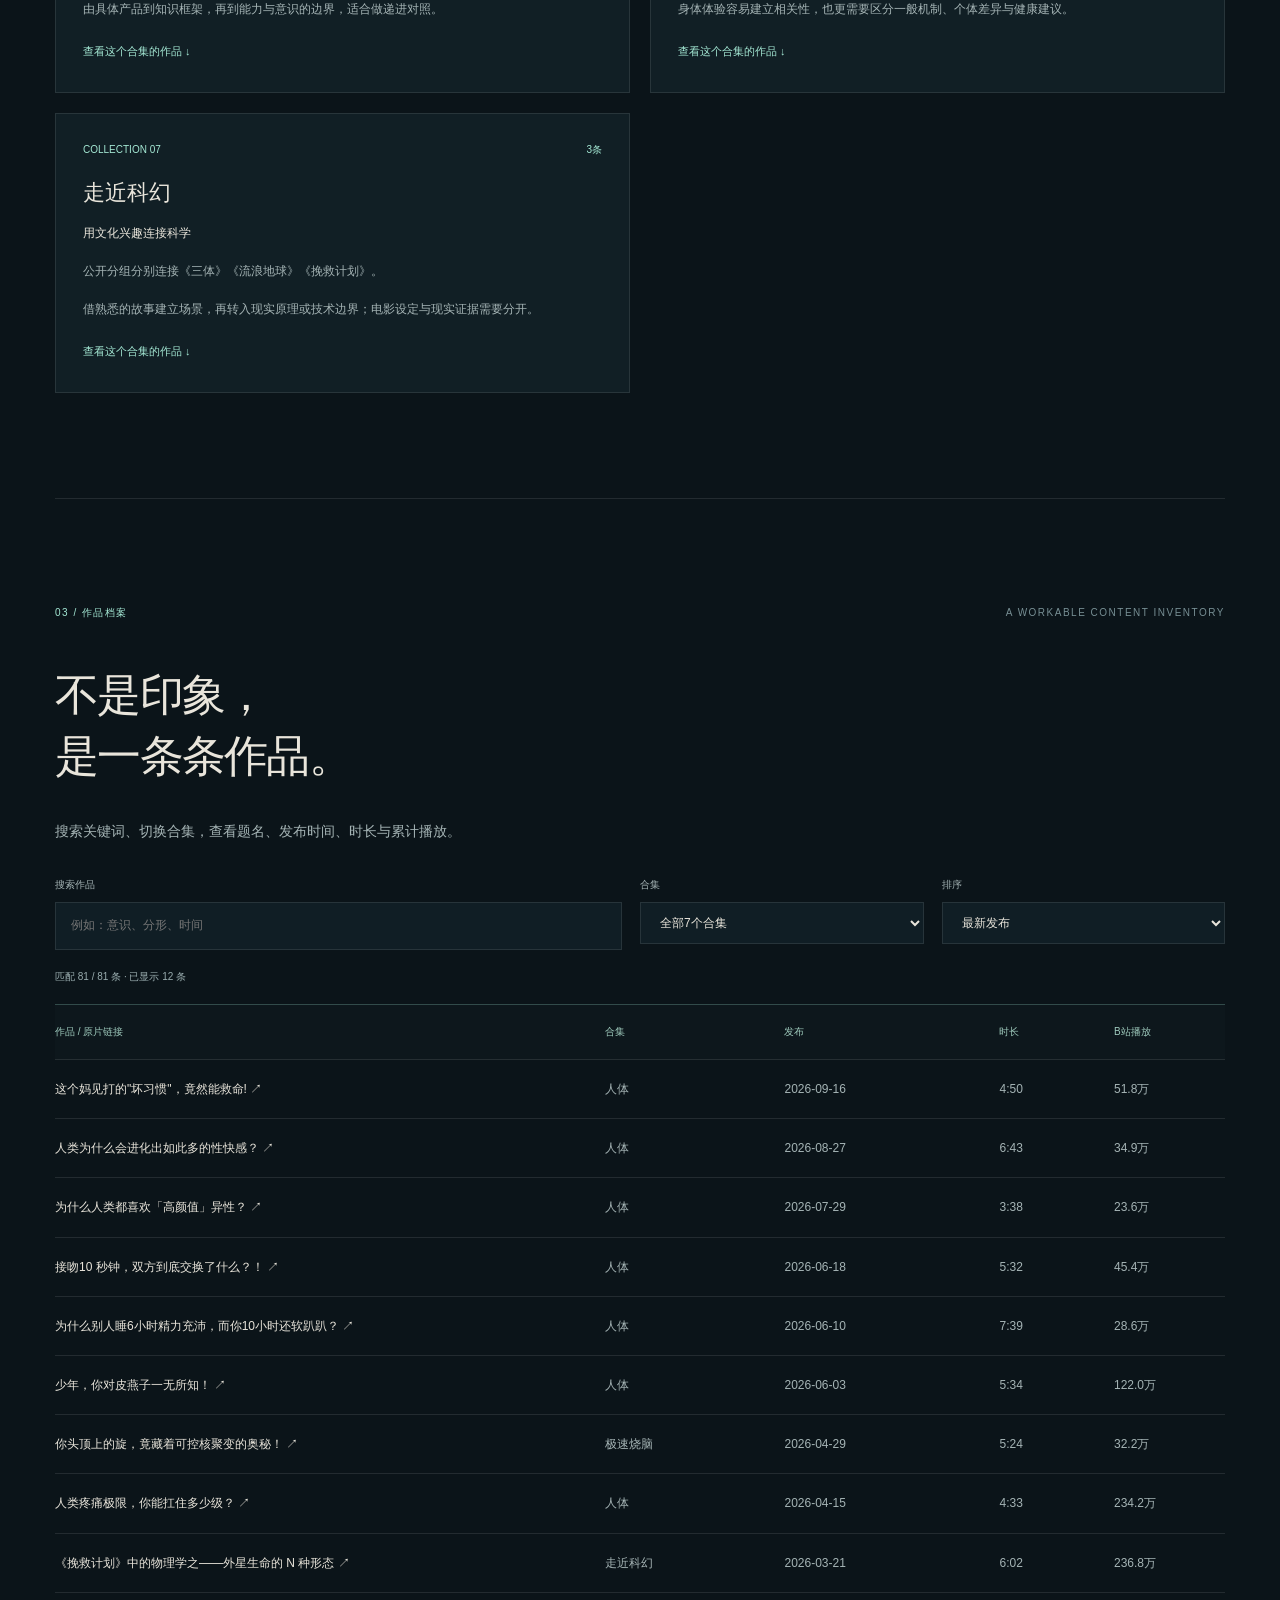
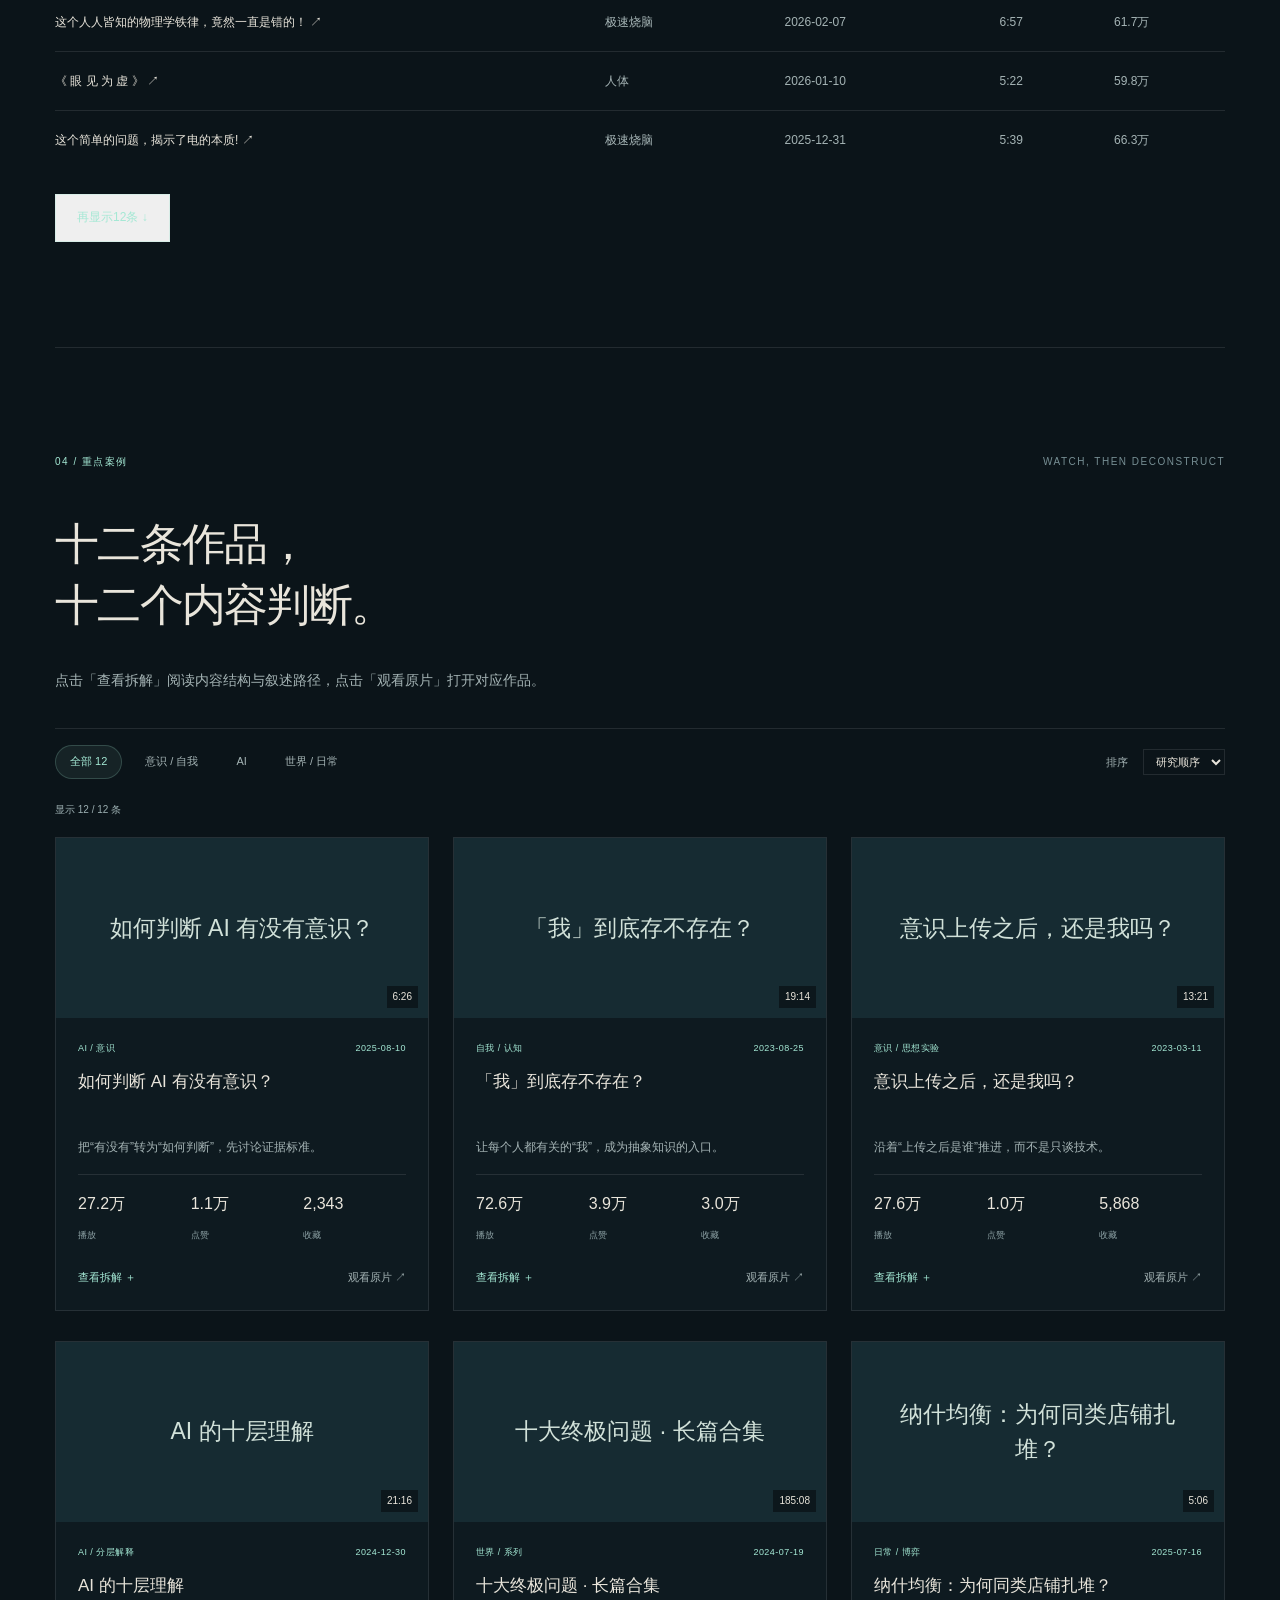
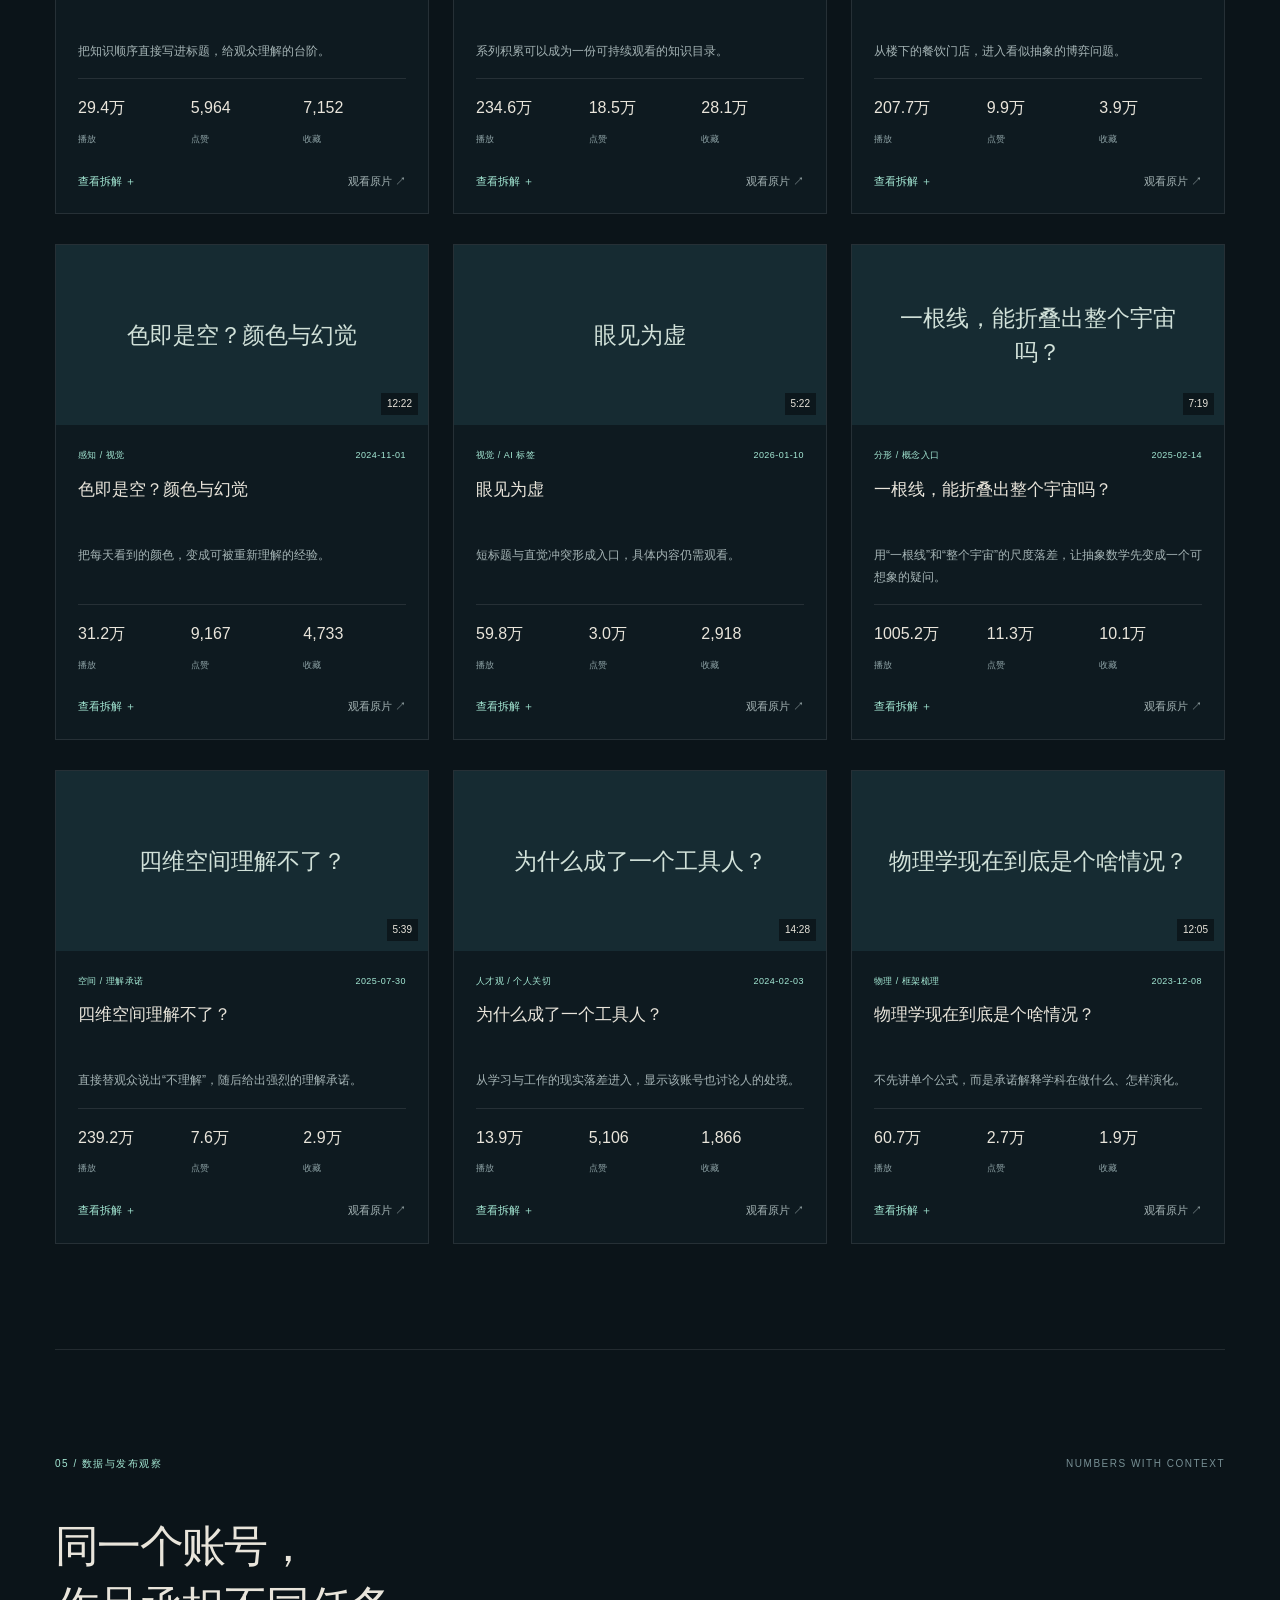
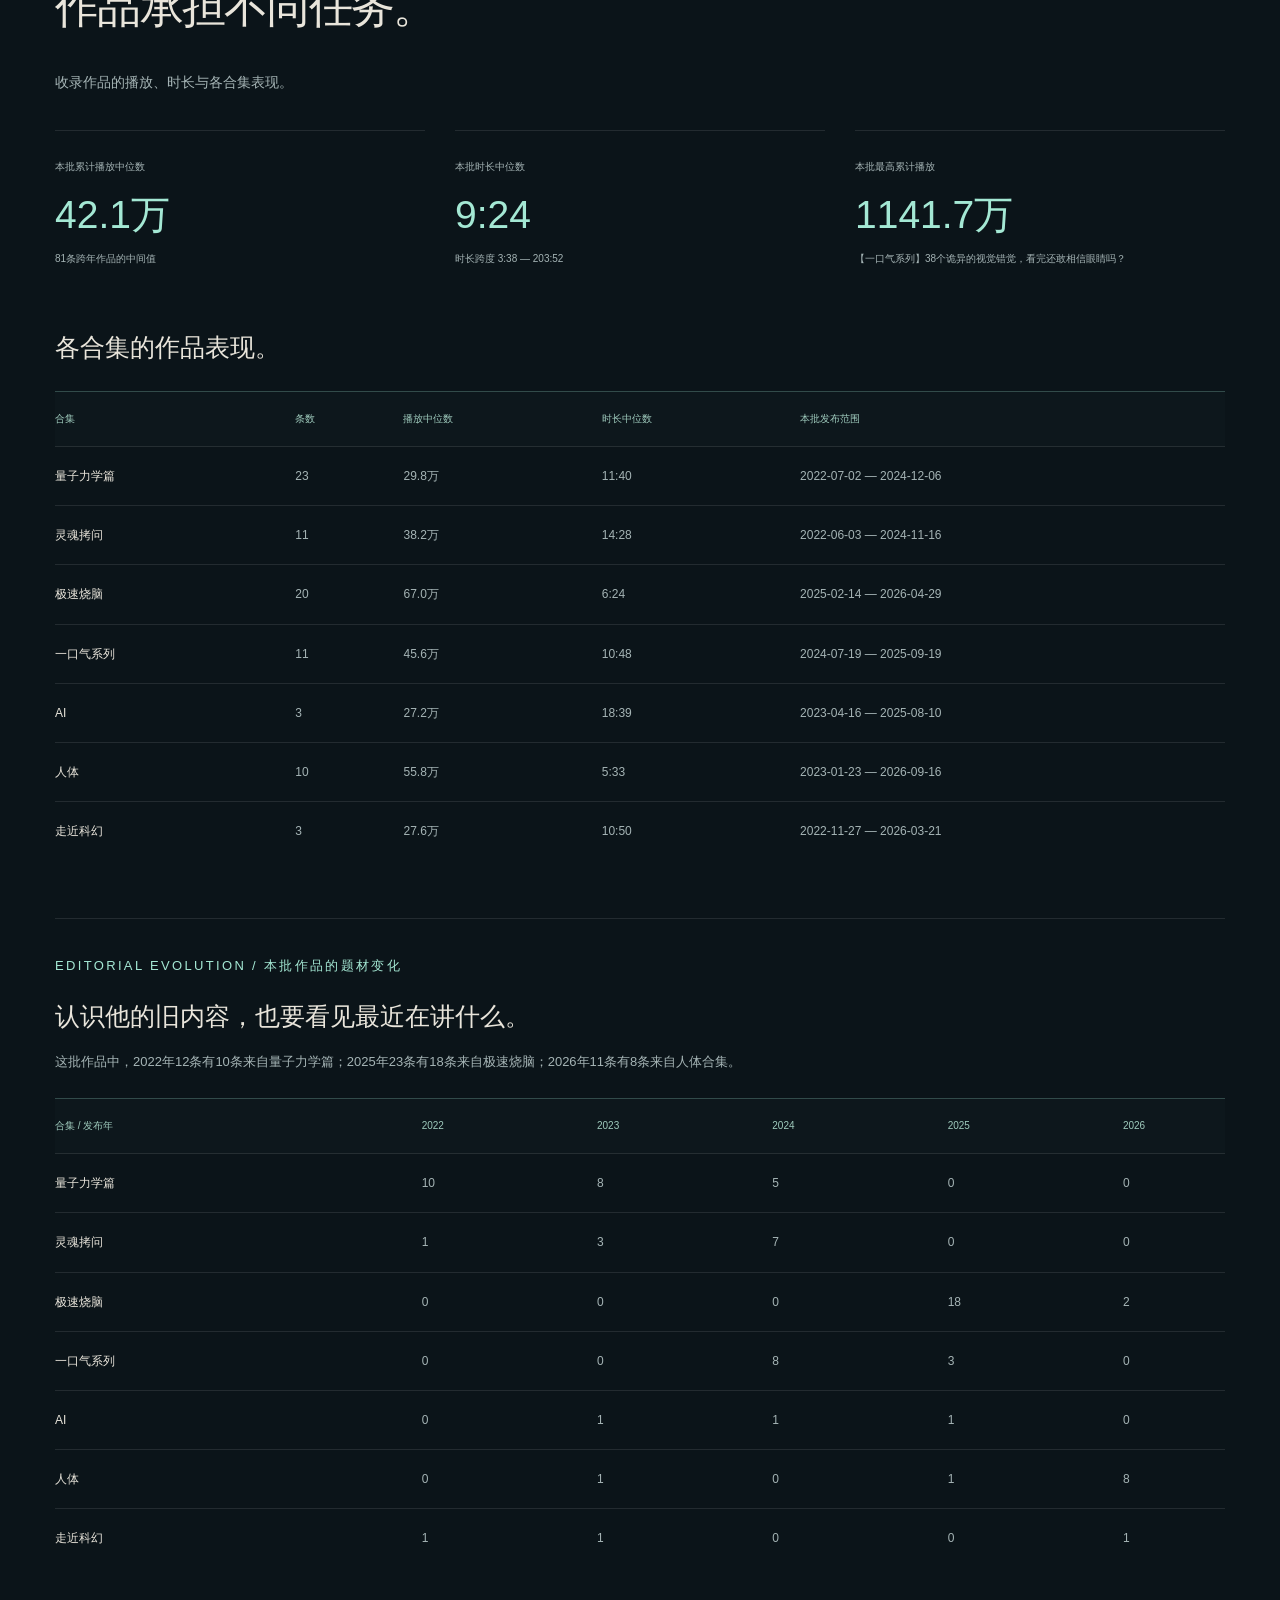
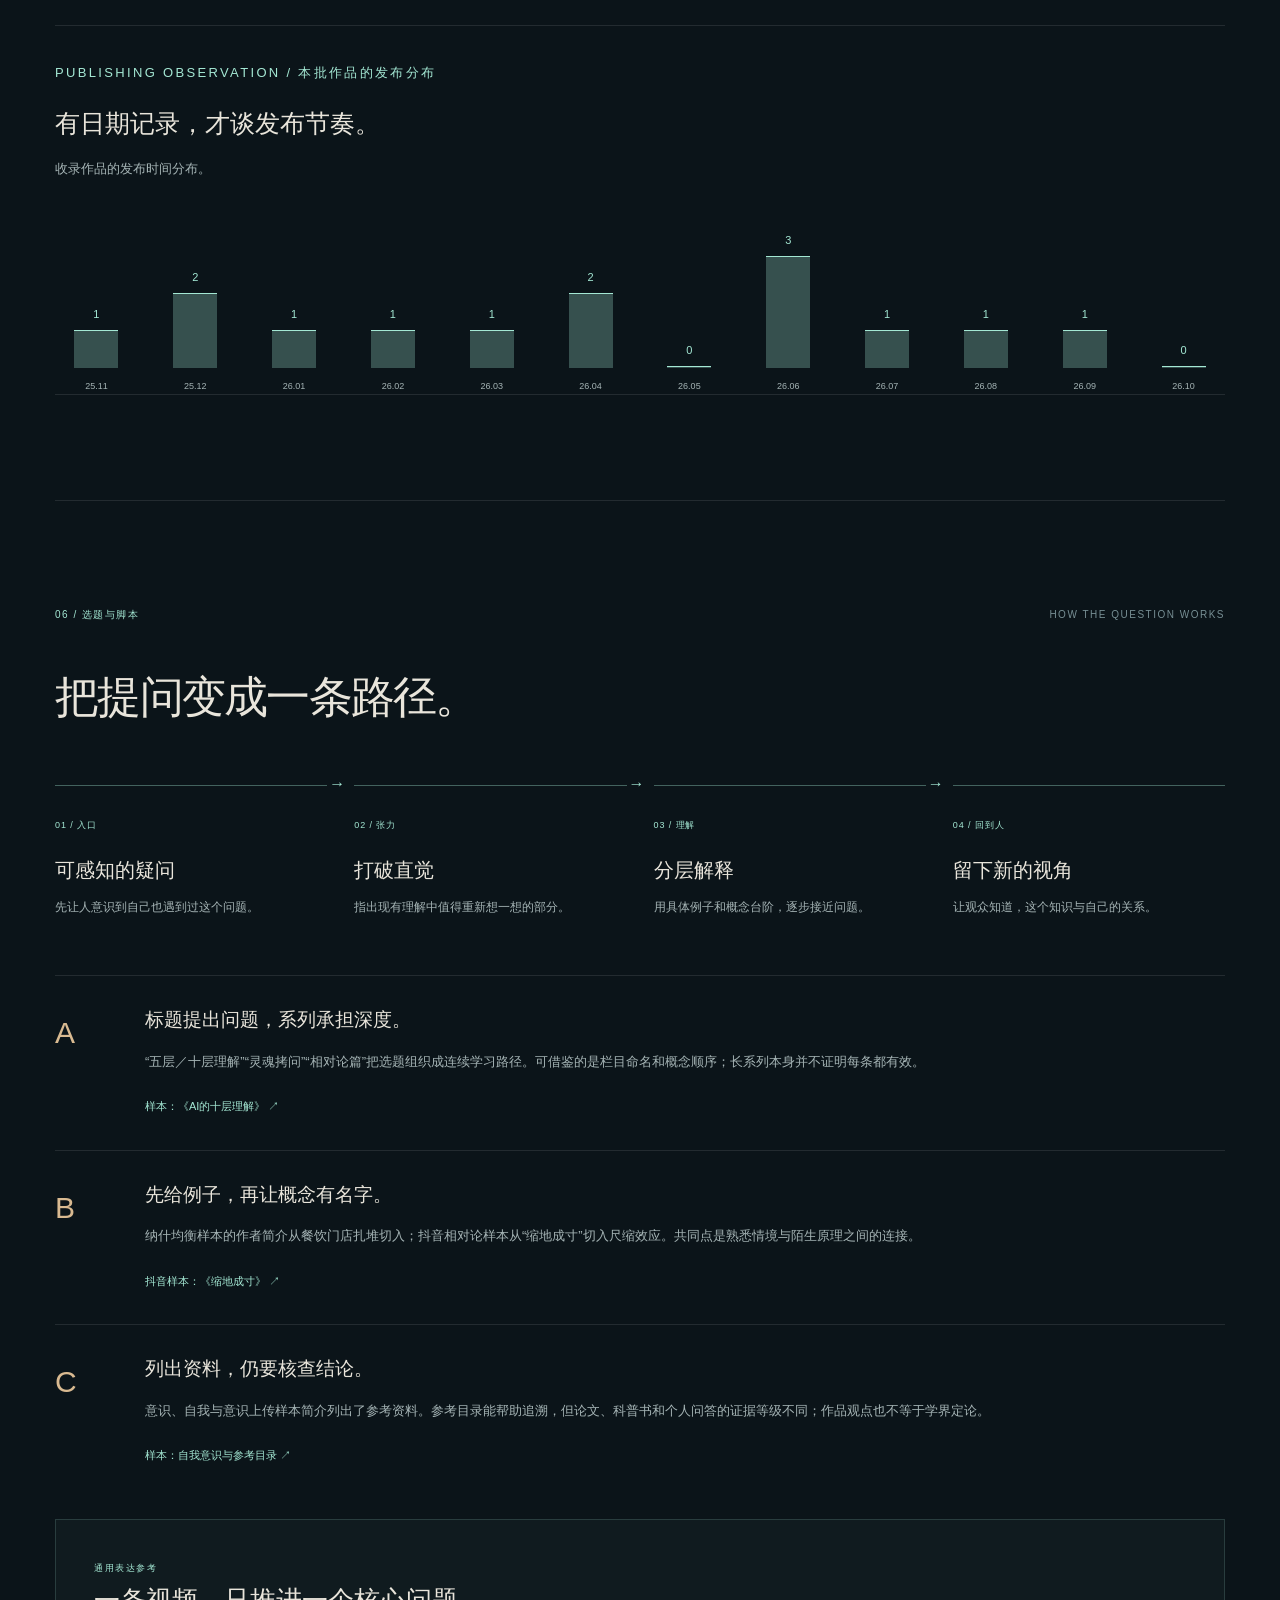
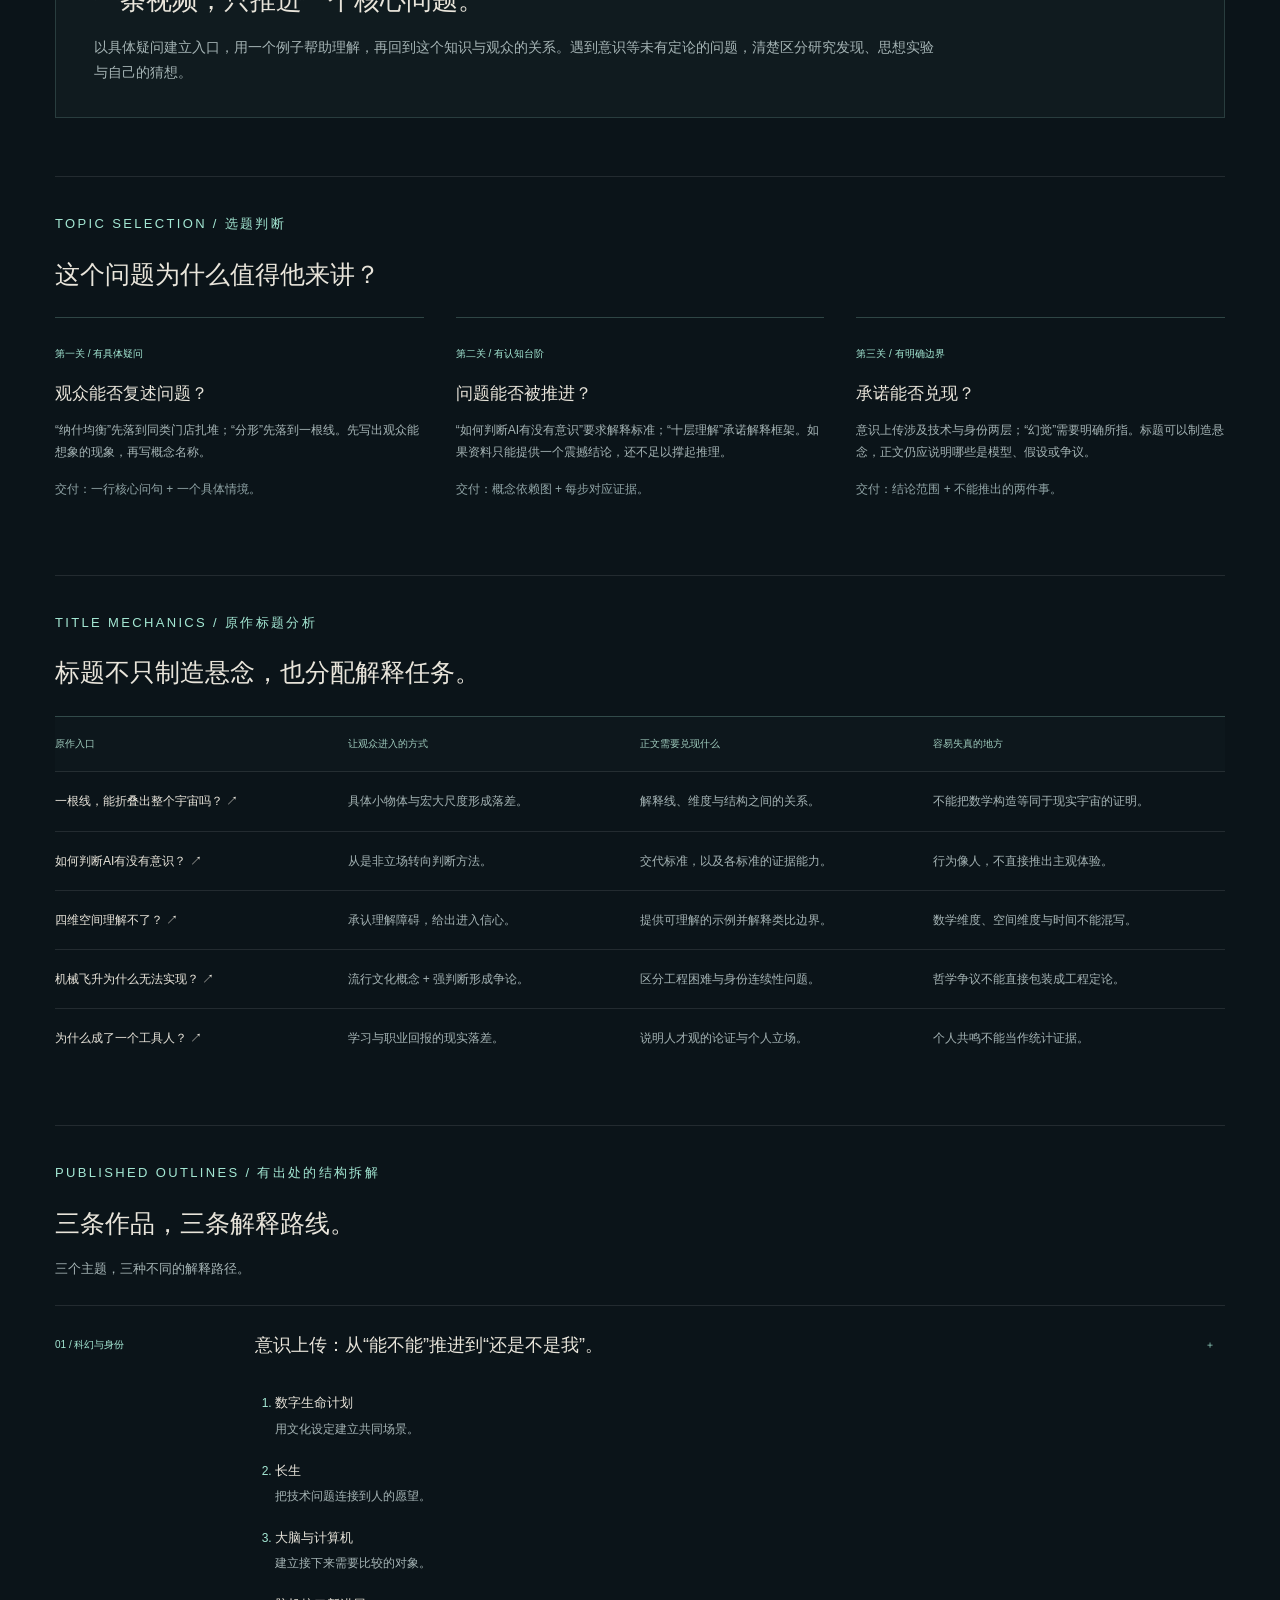
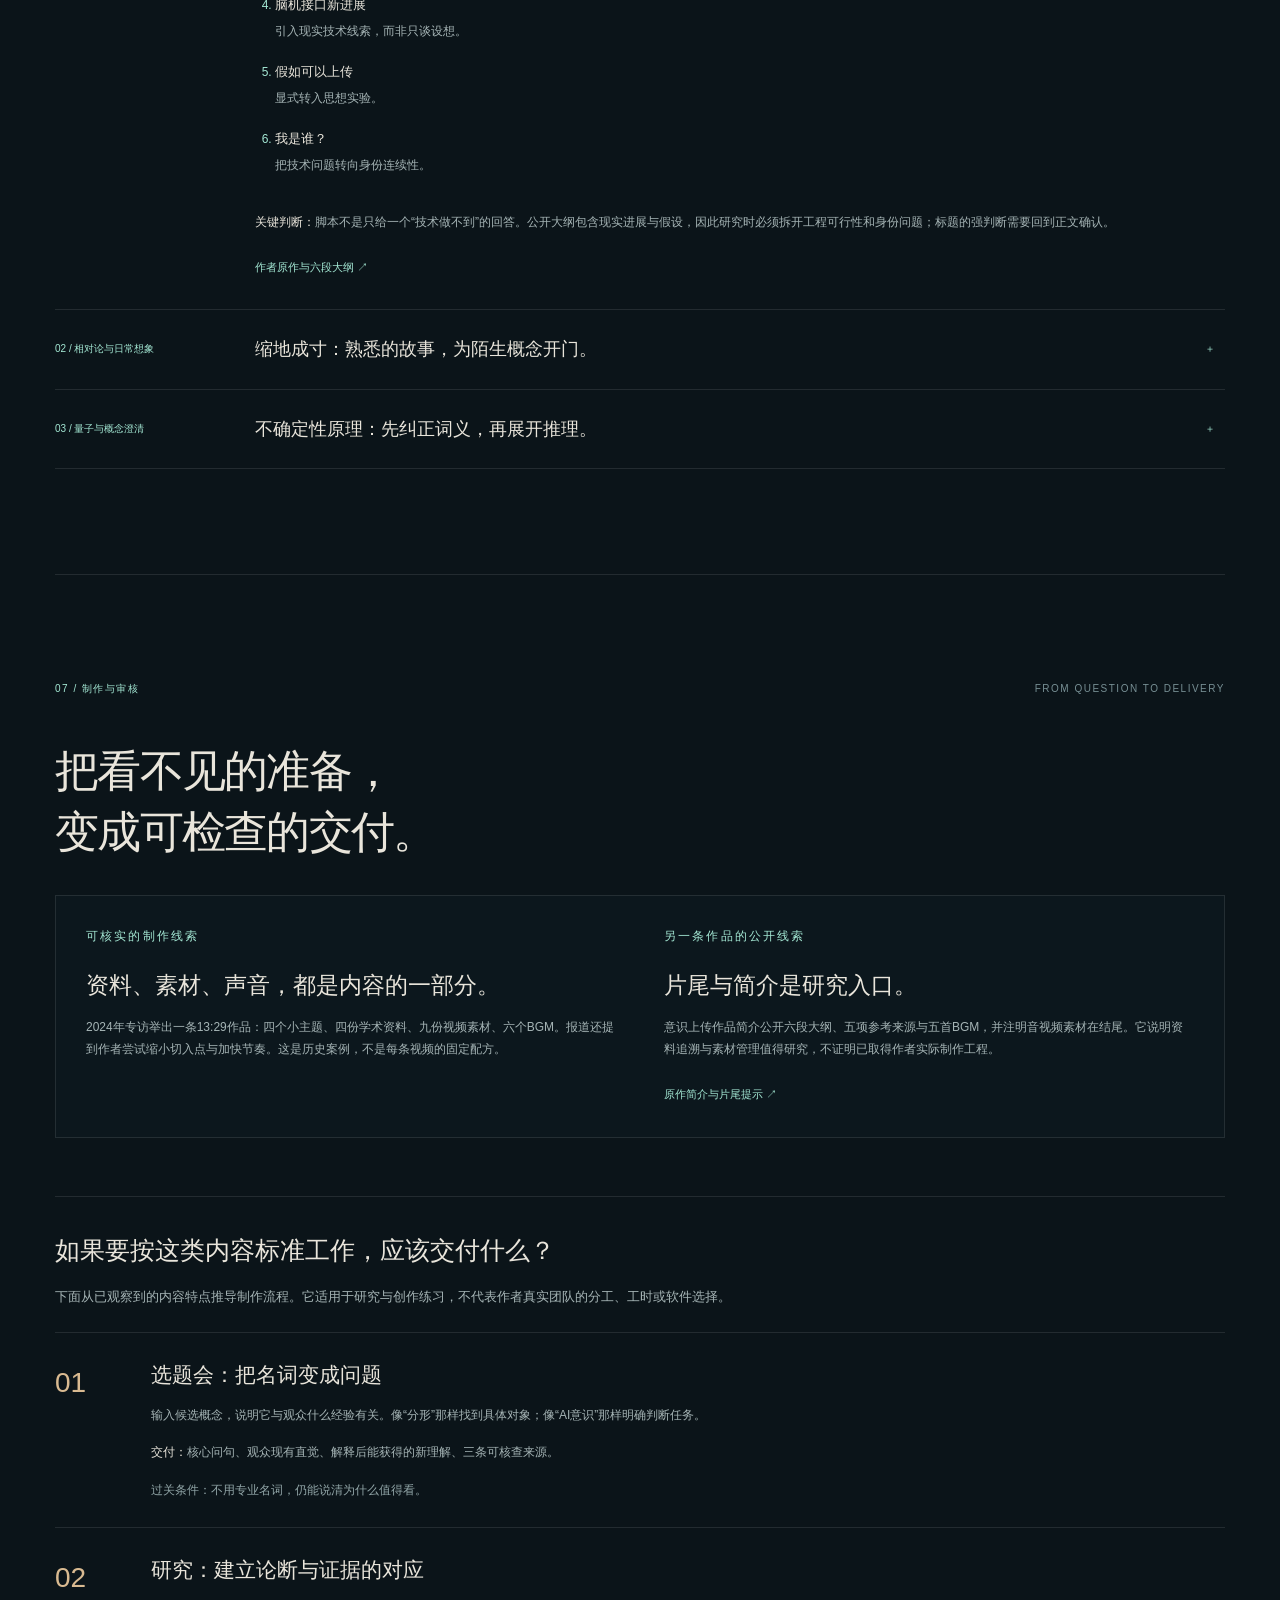
==== commit ccf943f8: "精简研究说明并移除数据假设提示块" ====
--- a/research/fushi/index.html
+++ b/research/fushi/index.html
@@ -5,20 +5,20 @@
   <meta name="description" content="浮世叁千问 IP 调研：81条公开作品、7个合集、12个重点案例；选题逻辑、脚本结构、制作流程、数据对照与商业线索。">
   <meta name="theme-color" content="#0b1419">
   <title>浮世叁千问 · IP调研报告</title>
-  <link rel="stylesheet" href="style.css?v=2.1">
-  <script src="report-data.js?v=2.1" defer></script><script src="report.js?v=2.1" defer></script>
+  <link rel="stylesheet" href="style.css?v=2.2">
+  <script src="report-data.js?v=2.2" defer></script><script src="report.js?v=2.2" defer></script>
 </head>
 <body>
 <a class="skip" href="#main">跳转到正文</a>
 <div class="reading-progress" aria-hidden="true"><span id="progress"></span></div>
 <header class="header">
   <a class="brand" href="#top" aria-label="返回调研报告顶部"><span class="brand-mark">叁</span><span>IP RESEARCH <small>科普账号调研</small></span></a>
-  <nav aria-label="章节导航"><a href="#profile">账号画像</a><a href="#samples">作品样本</a><a href="#method">内容方法</a><a href="#transfer">研究要点</a><a href="#sources">资料来源</a></nav>
+  <nav aria-label="章节导航"><a href="#profile">账号画像</a><a href="#samples">作品样本</a><a href="#method">内容方法</a><a href="#transfer">研究要点</a></nav>
   <button class="print" id="print" aria-label="打印或保存PDF">保存 PDF ↗</button>
 </header>
 <main id="main">
 <section class="hero" id="top">
-  <div class="hero-meta"><span><i></i> IP RESEARCH / 02</span><span>2026.10.11 · V2.1</span></div>
+  <div class="hero-meta"><span><i></i> IP RESEARCH / 02</span><span>2026.10.11 · V2.2</span></div>
   <div class="hero-grid">
     <div class="hero-copy">
       <p class="eyebrow">锚定对象 / 浮世叁千问</p>
@@ -44,41 +44,40 @@
   <div class="hero-bottom"><span>主锚定 IP <strong>浮世叁千问</strong></span><span>问题驱动 · 系列科普 · 思辨表达</span><span class="scroll-hint">SCROLL TO EXPLORE ↓</span></div>
 </section>
 
-
 <section id="guide" class="report-guide" aria-labelledby="guide-title">
   <div class="guide-intro"><p class="eyebrow">RESEARCH DOSSIER / 深度版</p><h2 id="guide-title">先有全景，<br>再进入细节。</h2><p>认识这个人，理解这套内容，再带着具体问题看作品。目录可直接跳转。</p></div>
   <div class="guide-main"><div class="scope-stats"><div><strong>81</strong><span>核实的公开作品</span></div><div><strong>7</strong><span>本次覆盖的合集</span></div><div><strong>12</strong><span>重点研究案例</span></div></div>
   <nav class="chapter-grid" aria-label="完整报告目录">
-  <a href="#profile"><span>01</span>人物与账号</a><a href="#map"><span>02</span>系列与内容分工</a><a href="#catalog"><span>03</span>可检索作品库</a><a href="#samples"><span>04</span>十二个重点案例</a><a href="#performance"><span>05</span>数据与发布观察</a><a href="#method"><span>06</span>选题与脚本方法</a><a href="#production"><span>07</span>制作与审核流程</a><a href="#audience"><span>08</span>受众与商业线索</a><a href="#transfer"><span>09</span>账号工作简报</a><a href="#practice"><span>10</span>继续研究的交付物</a><a href="#sources"><span>11</span>证据与研究口径</a>
-  </nav><p class="metric-note">研究基于公开资料。合集覆盖不等于账号全量；制作流程与团队分工建议另有标记，不冒充作者内部材料。</p></div>
+  <a href="#profile"><span>01</span>人物与账号</a><a href="#map"><span>02</span>系列与内容分工</a><a href="#catalog"><span>03</span>可检索作品库</a><a href="#samples"><span>04</span>十二个重点案例</a><a href="#performance"><span>05</span>数据与发布观察</a><a href="#method"><span>06</span>选题与脚本方法</a><a href="#production"><span>07</span>制作与审核流程</a><a href="#audience"><span>08</span>受众与商业线索</a><a href="#transfer"><span>09</span>账号工作简报</a><a href="#practice"><span>10</span>继续研究的交付物</a>
+  </nav></div>
 </section>
 <section class="intro section" id="conclusion">
   <div class="section-label"><span>研究结论</span><span>THE FINDING</span></div>
-  <div class="intro-grid"><h2>值得学的，<br>是把好奇心<br>组织成理解。</h2><div><p class="large">「浮世叁千问」的内容结构呈现出<strong>问题驱动、分层解释与系列组织</strong>三个值得研究的特征。</p><p>从已核实的作品标题、大纲与作者采访看，他的内容不仅提供知识，也邀请观众重新理解自我与世界。这些特征为理解该账号的选题逻辑与知识表达提供了线索。</p><p class="note"><span class="tag analysis">研究判断</span> 这是对公开资料的案头分析；不把相似题材等同于相同创作，也不以粉丝量替代内容适配度。</p></div></div>
+  <div class="intro-grid"><h2>值得学的，<br>是把好奇心<br>组织成理解。</h2><div><p class="large">「浮世叁千问」的内容结构呈现出<strong>问题驱动、分层解释与系列组织</strong>三个值得研究的特征。</p><p>从已核实的作品标题、大纲与作者采访看，他的内容不仅提供知识，也邀请观众重新理解自我与世界。这些特征为理解该账号的选题逻辑与知识表达提供了线索。</p></div></div>
 </section>
 
 <section class="section" id="profile">
   <div class="section-label"><span>01 / 账号画像</span><span>WHO & WHY</span></div>
   <div class="section-heading"><h2>先认识这个 IP。</h2><a class="text-link" href="https://www.douyin.com/user/MS4wLjABAAAAExzNAP6c__kFO0dBXc9Qc7VDW8lK4BIY_bNbcLpMB0U" target="_blank" rel="noopener noreferrer">抖音主页 ↗</a></div>
   <div class="profile-grid">
-    <div class="identity"><div class="identity-symbol" aria-hidden="true">叁</div><p class="eyebrow">QUESTION-LED SCIENCE</p><h3>浮世叁千问</h3><p>科普自媒体<br>抖音号：595442291</p><p class="subtle">主线覆盖相对论、量子、天文、宇宙、人体与 AI；以问题和系列组织内容。</p><a class="source-link" href="#source-douyin">已核实 · 抖音主页 [1]</a></div>
+    <div class="identity"><div class="identity-symbol" aria-hidden="true">叁</div><p class="eyebrow">QUESTION-LED SCIENCE</p><h3>浮世叁千问</h3><p>科普自媒体<br>抖音号：595442291</p><p class="subtle">主线覆盖相对论、量子、天文、宇宙、人体与 AI；以问题和系列组织内容。</p></div>
     <div class="profile-right"><div class="stats">
       <div><span>抖音粉丝</span><strong>84.3<small>万</small></strong><p>主页显示值</p></div>
       <div><span>抖音累计获赞</span><strong>705.7<small>万</small></strong><p>主页显示值</p></div>
       <div><span>抖音作品</span><strong>153<small>条</small></strong><p>作品栏显示值</p></div>
-    </div><p class="metric-note">2026-10-11 访问抖音主页核实。页面以万为单位简化显示，数值会变化；获赞不是播放量。本报告按 10万—100万抖音粉丝作为“中腰部”筛选口径，并非平台官方分级。</p>
-    <div class="bio"><span class="tag fact">报道事实</span><h3>从软件工程师，到职业科普创作者。</h3><p>《三联生活周刊》2024 年专访介绍：创作者刘畅具有控制科学与工程硕士背景，曾从事软件开发，2022 年开始经营该账号；在报道时尚未组建视频团队。</p><p>这提供了一个可参考的个人创作路径，但不能据此判断他今天的团队规模、制作成本或收入。</p><a class="source-link" href="https://www.lifeweek.com.cn/h5/article/detail.do?artId=235217" target="_blank" rel="noopener noreferrer">阅读作者专访 [2] ↗</a></div></div>
+    </div>
+    <div class="bio"><h3>从软件工程师，到职业科普创作者。</h3><p>《三联生活周刊》2024 年专访介绍：创作者刘畅具有控制科学与工程硕士背景，曾从事软件开发，2022 年开始经营该账号；在报道时尚未组建视频团队。</p><p>这提供了一个可参考的个人创作路径，但不能据此判断他今天的团队规模、制作成本或收入。</p></div></div>
   </div>
   <div class="timeline"><div><span>2022</span><p>开始经营抖音科普账号<br><small>作者专访记载</small></p></div><div><span>2024.09</span><p>专访记录职业转向<br><small>报道时抖音约45万粉丝</small></p></div><div><span>2026.10</span><p>本次核实抖音主页<br><small>84.3万粉丝 / 153条作品</small></p></div></div>
-  <p class="metric-note">两个粉丝时点仅说明观察到的量级变化；没有连续数据，不能推断增长速度或某条视频带来的涨粉。</p>
+
 <div class="subsection"><div class="subheading"><p class="eyebrow">IP 的稳定内核 / 研究归纳</p><h3>学科可以变，提问方式仍然连贯。</h3></div>
 <div class="insight-grid"><article><span>身份</span><h4>擅长解释的理工创作者</h4><p>工科背景提供人物来历；可信度还要回到每条内容的论证。不能仅凭学历，把跨学科观点都认定为可靠。</p></article><article><span>价值</span><h4>帮助观众理解世界与自身</h4><p>物理、AI、意识与人才观题目跨度很大，反复出现的是对底层规律和个人处境的追问。这比“只做量子科普”更能解释样本范围。</p></article><article><span>表达关系</span><h4>邀请观众一起思考</h4><p>自我意识简介邀请沉下心思辨；AI简介邀请评论补充。关系线索是共同探索，不宜概括为替观众提供所有标准答案。</p></article></div>
-<p class="note"><span class="tag analysis">身份理解</span> 本段是跨作品归纳，不是作者本人发布的品牌定位文案。姓名、经历见专访；表达线索见对应作品简介。</p></div>
+</div>
 </section>
 
 <section class="section" id="map">
   <div class="section-label"><span>02 / 内容地图</span><span>THE QUESTION UNIVERSE</span></div>
-  <div class="section-heading"><h2>大问题，需要小入口。</h2><span class="tag analysis">基于公开选题归纳</span></div>
+  <div class="section-heading"><h2>大问题，需要小入口。</h2></div>
   <div class="map-layout">
     <div class="map-tabs" role="tablist" aria-label="内容方向">
       <button role="tab" id="maptab-self" aria-controls="map-panel" aria-selected="true" data-map="self"><span>01</span><div>意识与自我<small>“我”究竟是什么？</small></div><span>↗</span></button>
@@ -89,45 +88,43 @@
     <div class="map-panel" id="map-panel" role="tabpanel" aria-labelledby="maptab-self" tabindex="0"></div>
   </div>
   <noscript><p>内容方向包括意识与自我、世界与物理、AI与技术、日常与认知。请启用 JavaScript 查看分类案例。</p></noscript>
-<div class="subsection"><div class="subheading"><p class="eyebrow">COLLECTION ARCHITECTURE</p><h3>七个合集，七种内容任务。</h3><p>名称、成员与数量取自作者公开合集；下面的“内容任务”是本报告的归纳。点击卡片可筛出对应作品。</p></div><div class="series-grid" id="series-grid"></div><p class="metric-note">合计81条去重作品；这是通过本次样本发现的7个合集，不是全部账号作品。合集名称、作品标题中的编号与作品数量属于不同字段。</p></div>
-</section>
-
+<div class="subsection"><div class="subheading"><p class="eyebrow">COLLECTION ARCHITECTURE</p><h3>七个合集，七种内容任务。</h3><p>点击合集卡片，查看对应作品。</p></div><div class="series-grid" id="series-grid"></div></div>
+</section>
 
 <section class="section" id="catalog">
 <div class="section-label"><span>03 / 作品档案</span><span>A WORKABLE CONTENT INVENTORY</span></div>
-<div class="section-heading"><h2>不是印象，<br>是一条条作品。</h2><span class="tag fact">81条 · 官方数据核实</span></div>
-<p class="section-deck">搜索关键词、切换合集，查看题名、发布时间、时长与累计播放。所有记录均核实作者UID一致；标题保持原作写法。</p>
+<div class="section-heading"><h2>不是印象，<br>是一条条作品。</h2></div>
+<p class="section-deck">搜索关键词、切换合集，查看题名、发布时间、时长与累计播放。</p>
 <div class="archive-toolbar"><label>搜索作品<input type="search" id="archive-search" placeholder="例如：意识、分形、时间" autocomplete="off"></label><label>合集<select id="archive-series"><option value="all">全部7个合集</option></select></label><label>排序<select id="archive-sort"><option value="date">最新发布</option><option value="views">累计播放</option><option value="duration">视频时长</option></select></label></div>
 <p id="archive-count" class="results-count" aria-live="polite"></p>
 <div class="table-scroll" tabindex="0" role="region" aria-label="公开作品档案表"><table class="report-table archive-table"><thead><tr><th scope="col">作品 / 原片链接</th><th scope="col">合集</th><th scope="col">发布</th><th scope="col">时长</th><th scope="col">B站播放</th></tr></thead><tbody id="archive-body"></tbody></table></div>
-<div class="archive-footer"><button class="button" id="archive-more">再显示12条 ↓</button><a class="text-link" href="evidence.json" target="_blank" rel="noopener">81条完整数据快照 ↗</a></div>
-<p class="note">累计播放包含发布后不同长短的积累。这里能确认“发布了什么、什么时候发布”，不能确认单条涨粉、广告效果、推荐流量或观众是否看完。</p>
+<div class="archive-footer"><button class="button" id="archive-more">再显示12条 ↓</button></div>
+
 </section>
 <section class="section" id="samples">
   <div class="section-label"><span>04 / 重点案例</span><span>WATCH, THEN DECONSTRUCT</span></div>
-  <div class="section-heading"><h2>十二条作品，<br>十二个内容判断。</h2><span class="tag fact">B站官方数据 · 本次采集</span></div>
-  <p class="section-deck">从作者本人的 B 站作品中，按主题关联、解释形式、数据差异和品牌线索选取 12 条。点击「查看拆解」可读叙述路径、结构分析、资料链与核查重点，点击原片可自行观看。</p>
-  <p class="note">这是<strong>定向样本</strong>，不是全量或近30天统计。下面所有播放、点赞、收藏与时长均为 B 站口径；不能用来推算抖音播放量、完播率或报价。拆解未声称逐秒拉片。</p>
+  <div class="section-heading"><h2>十二条作品，<br>十二个内容判断。</h2></div>
+  <p class="section-deck">点击「查看拆解」阅读内容结构与叙述路径，点击「观看原片」打开对应作品。</p>
+
   <div class="sample-toolbar"><div class="filter-buttons" role="group" aria-label="筛选作品"><button class="active" aria-pressed="true" data-filter="all">全部 12</button><button aria-pressed="false" data-filter="self">意识 / 自我</button><button aria-pressed="false" data-filter="ai">AI</button><button aria-pressed="false" data-filter="world">世界 / 日常</button></div><label class="sort-label">排序 <select id="sample-sort"><option value="relevance">研究顺序</option><option value="views">播放量</option><option value="date">发布时间</option></select></label></div>
   <p class="results-count" id="results-count" aria-live="polite"></p><div class="samples-grid" id="sample-grid"></div>
-  <div class="sample-foot"><p id="sample-date"></p><a href="evidence.json" target="_blank" rel="noopener">查看数据快照 ↗</a></div>
-</section>
-
+
+</section>
 
 <section class="section" id="performance">
 <div class="section-label"><span>05 / 数据与发布观察</span><span>NUMBERS WITH CONTEXT</span></div>
-<div class="section-heading"><h2>同一个账号，<br>作品承担不同任务。</h2><span class="tag analysis">统计范围：上述81条</span></div>
-<p class="section-deck">中位数用于描述这批作品的中间水平；同时看最高值、时长和发布跨度，避免被单条高播放带走判断。</p>
+<div class="section-heading"><h2>同一个账号，<br>作品承担不同任务。</h2></div>
+<p class="section-deck">收录作品的播放、时长与各合集表现。</p>
 <div class="performance-stats" id="performance-stats"></div>
-<div class="subheading"><h3>各合集的样本表现。</h3><p>仅比较公开累计数据，不将播放差异解释成单一技巧的效果。一个作品可以具备多种内容特征。</p></div>
+<div class="subheading"><h3>各合集的作品表现。</h3></div>
 <div class="table-scroll" tabindex="0" role="region" aria-label="七个合集数据比较"><table class="report-table"><thead><tr><th scope="col">合集</th><th scope="col">条数</th><th scope="col">播放中位数</th><th scope="col">时长中位数</th><th scope="col">本批发布范围</th></tr></thead><tbody id="series-metrics"></tbody></table></div>
-<div class="subsection split-notes"><div><p class="eyebrow">比较一 / 累计互动结构</p><h3>关注之外，还有收藏与讨论。</h3><div class="table-scroll"><table class="report-table compact"><thead><tr><th>重点作品</th><th>点赞 / 播放</th><th>收藏 / 播放</th><th>评论 / 万次播放</th></tr></thead><tbody id="ratio-table"></tbody></table></div><p class="metric-note">公式：对应累计互动数 ÷ 累计播放数。不是独立用户比例；同一观众可能多次播放。收藏与点赞用户可能重合，不能相加为“总互动率”。</p></div><div><p class="eyebrow">比较二 / 研究判断</p><h3>先判断内容用途，再判断表现。</h3><p>185分钟终极问题样本的收藏 / 播放高于纳什均衡样本，可以把“系统内容被保存以备回看”作为后续研究假设。公开数据不能证明用户实际收藏动机。</p><p>意识上传样本每万次播放的评论数较高，值得继续研究身份与技术争议如何引发讨论；“评论更多”不等于更被认同。</p><p>分形的千万级播放与简短、具体的标题同时存在。它为研究数学题材的大众入口提供了案例，仍缺少同曝光量、同发布时间的对照实验。</p><a class="source-link" href="#samples">回到对应案例与官方数据 ↗</a></div></div>
-<div class="subsection"><div class="subheading"><p class="eyebrow">EDITORIAL EVOLUTION / 本批作品的题材变化</p><h3>认识他的旧内容，也要看见最近在讲什么。</h3><p>这批作品中，2022年12条有10条来自量子力学篇；2025年23条有18条来自极速烧脑；2026年11条有8条来自人体合集。</p></div><div class="table-scroll" tabindex="0" role="region" aria-label="各年合集作品分布"><table class="report-table"><thead><tr><th>合集 / 发布年</th><th>2022</th><th>2023</th><th>2024</th><th>2025</th><th>2026至采集日</th></tr></thead><tbody id="year-matrix"></tbody></table></div><p class="note"><span class="tag analysis">研究判断</span> 本批内容呈现从理论章节、终极提问，向更紧凑的概念入口和身体经验拓展的线索。这不是账号全量趋势，也不能认定作者主动转型的动机。它提醒研究者：不要只用早期量子作品定义今天的账号。</p></div><div class="subsection"><div class="subheading"><p class="eyebrow">PUBLISHING OBSERVATION / 本批作品的发布分布</p><h3>有日期记录，才谈发布节奏。</h3><p>最近12个月的计数仅统计这81条作品在B站的原始发布日期；不包含未进入这些合集的作品。</p></div><div class="month-chart" id="month-chart" aria-label="最近12个月本批作品发布数"></div><p id="publishing-note" class="note"></p></div>
-<div class="callout"><p class="eyebrow">数据在选题会上的正确用法</p><h3>提出可以继续核查的假设。</h3><p>先写“这个入口可能有效”，再确定要观察的证据：类似主题对照、实际开头、解释完成度、评论内容。不要把累计播放当作完播率，也不要把B站数值搬成抖音数值。</p></div>
+
+<div class="subsection"><div class="subheading"><p class="eyebrow">EDITORIAL EVOLUTION / 本批作品的题材变化</p><h3>认识他的旧内容，也要看见最近在讲什么。</h3><p>这批作品中，2022年12条有10条来自量子力学篇；2025年23条有18条来自极速烧脑；2026年11条有8条来自人体合集。</p></div><div class="table-scroll" tabindex="0" role="region" aria-label="各年合集作品分布"><table class="report-table"><thead><tr><th>合集 / 发布年</th><th>2022</th><th>2023</th><th>2024</th><th>2025</th><th>2026</th></tr></thead><tbody id="year-matrix"></tbody></table></div></div><div class="subsection"><div class="subheading"><p class="eyebrow">PUBLISHING OBSERVATION / 本批作品的发布分布</p><h3>有日期记录，才谈发布节奏。</h3><p>收录作品的发布时间分布。</p></div><div class="month-chart" id="month-chart" aria-label="最近12个月本批作品发布数"></div></div>
+
 </section>
 <section class="section" id="method">
   <div class="section-label"><span>06 / 选题与脚本</span><span>HOW THE QUESTION WORKS</span></div>
-  <div class="section-heading"><h2>把提问变成一条路径。</h2><span class="tag analysis">结构归纳 / 创作建议</span></div>
+  <div class="section-heading"><h2>把提问变成一条路径。</h2></div>
   <div class="method-flow"><div><span>01 / 入口</span><h3>可感知的疑问</h3><p>先让人意识到自己也遇到过这个问题。</p></div><div><span>02 / 张力</span><h3>打破直觉</h3><p>指出现有理解中值得重新想一想的部分。</p></div><div><span>03 / 理解</span><h3>分层解释</h3><p>用具体例子和概念台阶，逐步接近问题。</p></div><div><span>04 / 回到人</span><h3>留下新的视角</h3><p>让观众知道，这个知识与自己的关系。</p></div></div>
   <div class="method-notes">
     <article><span class="item-number">A</span><div><h3>标题提出问题，系列承担深度。</h3><p>“五层／十层理解”“灵魂拷问”“相对论篇”把选题组织成连续学习路径。可借鉴的是栏目命名和概念顺序；长系列本身并不证明每条都有效。</p><a class="source-link" href="https://www.bilibili.com/video/BV15P6GYcEc3/" target="_blank" rel="noopener noreferrer">样本：《AI的十层理解》 ↗</a></div></article>
@@ -135,7 +132,7 @@
     <article><span class="item-number">C</span><div><h3>列出资料，仍要核查结论。</h3><p>意识、自我与意识上传样本简介列出了参考资料。参考目录能帮助追溯，但论文、科普书和个人问答的证据等级不同；作品观点也不等于学界定论。</p><a class="source-link" href="https://www.bilibili.com/video/BV1au4y1e7SW/" target="_blank" rel="noopener noreferrer">样本：自我意识与参考目录 ↗</a></div></article>
   </div>
   <div class="callout"><span class="eyebrow">通用表达参考</span><h3>一条视频，只推进一个核心问题。</h3><p>以具体疑问建立入口，用一个例子帮助理解，再回到这个知识与观众的关系。遇到意识等未有定论的问题，清楚区分研究发现、思想实验与自己的猜想。</p></div>
-<div class="subsection"><div class="subheading"><p class="eyebrow">TOPIC SELECTION / 选题判断</p><h3>这个问题为什么值得他来讲？</h3><p>以下是依据样本归纳的判断工具，并非作者内部打分表。</p></div>
+<div class="subsection"><div class="subheading"><p class="eyebrow">TOPIC SELECTION / 选题判断</p><h3>这个问题为什么值得他来讲？</h3></div>
 <div class="insight-grid"><article><span>第一关 / 有具体疑问</span><h4>观众能否复述问题？</h4><p>“纳什均衡”先落到同类门店扎堆；“分形”先落到一根线。先写出观众能想象的现象，再写概念名称。</p><p class="subtle">交付：一行核心问句 + 一个具体情境。</p></article><article><span>第二关 / 有认知台阶</span><h4>问题能否被推进？</h4><p>“如何判断AI有没有意识”要求解释标准；“十层理解”承诺解释框架。如果资料只能提供一个震撼结论，还不足以撑起推理。</p><p class="subtle">交付：概念依赖图 + 每步对应证据。</p></article><article><span>第三关 / 有明确边界</span><h4>承诺能否兑现？</h4><p>意识上传涉及技术与身份两层；“幻觉”需要明确所指。标题可以制造悬念，正文仍应说明哪些是模型、假设或争议。</p><p class="subtle">交付：结论范围 + 不能推出的两件事。</p></article></div></div>
 <div class="subsection"><div class="subheading"><p class="eyebrow">TITLE MECHANICS / 原作标题分析</p><h3>标题不只制造悬念，也分配解释任务。</h3></div>
 <div class="table-scroll" tabindex="0" role="region" aria-label="真实标题及解释任务"><table class="report-table title-table"><thead><tr><th>原作入口</th><th>让观众进入的方式</th><th>正文需要兑现什么</th><th>容易失真的地方</th></tr></thead><tbody>
@@ -145,7 +142,7 @@
 <tr><td><a href="https://www.bilibili.com/video/BV1jb411f7jC/" target="_blank" rel="noopener">机械飞升为什么无法实现？ ↗</a></td><td>流行文化概念 + 强判断形成争论。</td><td>区分工程困难与身份连续性问题。</td><td>哲学争议不能直接包装成工程定论。</td></tr>
 <tr><td><a href="https://www.bilibili.com/video/BV1op421Z7Wm/" target="_blank" rel="noopener">为什么成了一个工具人？ ↗</a></td><td>学习与职业回报的现实落差。</td><td>说明人才观的论证与个人立场。</td><td>个人共鸣不能当作统计证据。</td></tr>
 </tbody></table></div></div>
-<div class="subsection"><div class="subheading"><p class="eyebrow">PUBLISHED OUTLINES / 有出处的结构拆解</p><h3>三条作品，三条解释路线。</h3><p>下列顺序来自作者公开大纲。每段的“脚本作用”是研究分析；没有添加未经观看核实的镜头或时间码。</p></div>
+<div class="subsection"><div class="subheading"><p class="eyebrow">PUBLISHED OUTLINES / 有出处的结构拆解</p><h3>三条作品，三条解释路线。</h3><p>三个主题，三种不同的解释路径。</p></div>
 <div class="outline-cases">
 <details open><summary><span>01 / 科幻与身份</span><h4>意识上传：从“能不能”推进到“还是不是我”。</h4><span>＋</span></summary><div class="outline-body"><ol class="outline-steps"><li><strong>数字生命计划</strong><p>用文化设定建立共同场景。</p></li><li><strong>长生</strong><p>把技术问题连接到人的愿望。</p></li><li><strong>大脑与计算机</strong><p>建立接下来需要比较的对象。</p></li><li><strong>脑机接口新进展</strong><p>引入现实技术线索，而非只谈设想。</p></li><li><strong>假如可以上传</strong><p>显式转入思想实验。</p></li><li><strong>我是谁？</strong><p>把技术问题转向身份连续性。</p></li></ol><p><strong>关键判断：</strong>脚本不是只给一个“技术做不到”的回答。公开大纲包含现实进展与假设，因此研究时必须拆开工程可行性和身份问题；标题的强判断需要回到正文确认。</p><a class="source-link" href="https://www.bilibili.com/video/BV1jb411f7jC/" target="_blank" rel="noopener">作者原作与六段大纲 ↗</a></div></details>
 <details><summary><span>02 / 相对论与日常想象</span><h4>缩地成寸：熟悉的故事，为陌生概念开门。</h4><span>＋</span></summary><div class="outline-body"><ol class="outline-steps"><li><strong>缩地成寸来由</strong><p>先找到观众能够想象的结果。</p></li><li><strong>尺缩效应的思辨推导</strong><p>让想象转入可以讨论的推理。</p></li><li><strong>如何理解尺缩效应</strong><p>给概念补充理解与适用条件。</p></li><li><strong>相对论思维</strong><p>从结论回到观察问题的方法。</p></li></ol><p><strong>关键判断：</strong>文化意象承担引入任务，而科学概念承担解释任务。制作时要明确哪一步结束故事、开始推导，避免观众把传说当成理论证据。</p><a class="source-link" href="https://www.douyin.com/video/7079313815048883460" target="_blank" rel="noopener">作者原作与四段大纲 ↗</a></div></details>
@@ -153,11 +150,10 @@
 </div></div>
 </section>
 
-
 <section class="section" id="production">
 <div class="section-label"><span>07 / 制作与审核</span><span>FROM QUESTION TO DELIVERY</span></div>
-<div class="section-heading"><h2>把看不见的准备，<br>变成可检查的交付。</h2><span class="tag suggestion">建议流程 · 非内部资料</span></div>
-<div class="production-evidence"><div><p class="eyebrow">可核实的制作线索</p><h3>资料、素材、声音，都是内容的一部分。</h3><p>2024年专访举出一条13:29作品：四个小主题、四份学术资料、九份视频素材、六个BGM。报道还提到作者尝试缩小切入点与加快节奏。这是历史案例，不是每条视频的固定配方。</p><a class="source-link" href="https://www.lifeweek.com.cn/h5/article/detail.do?artId=235217" target="_blank" rel="noopener">专访中的制作案例 ↗</a></div><div><p class="eyebrow">另一条作品的公开线索</p><h3>片尾与简介是研究入口。</h3><p>意识上传作品简介公开六段大纲、五项参考来源与五首BGM，并注明音视频素材在结尾。它说明资料追溯与素材管理值得研究，不证明已取得作者实际制作工程。</p><a class="source-link" href="https://www.bilibili.com/video/BV1jb411f7jC/" target="_blank" rel="noopener">原作简介与片尾提示 ↗</a></div></div>
+<div class="section-heading"><h2>把看不见的准备，<br>变成可检查的交付。</h2></div>
+<div class="production-evidence"><div><p class="eyebrow">可核实的制作线索</p><h3>资料、素材、声音，都是内容的一部分。</h3><p>2024年专访举出一条13:29作品：四个小主题、四份学术资料、九份视频素材、六个BGM。报道还提到作者尝试缩小切入点与加快节奏。这是历史案例，不是每条视频的固定配方。</p></div><div><p class="eyebrow">另一条作品的公开线索</p><h3>片尾与简介是研究入口。</h3><p>意识上传作品简介公开六段大纲、五项参考来源与五首BGM，并注明音视频素材在结尾。它说明资料追溯与素材管理值得研究，不证明已取得作者实际制作工程。</p><a class="source-link" href="https://www.bilibili.com/video/BV1jb411f7jC/" target="_blank" rel="noopener">原作简介与片尾提示 ↗</a></div></div>
 <div class="subsection"><div class="subheading"><h3>如果要按这类内容标准工作，应该交付什么？</h3><p>下面从已观察到的内容特点推导制作流程。它适用于研究与创作练习，不代表作者真实团队的分工、工时或软件选择。</p></div>
 <div class="workflow-list">
 <article><span>01</span><div><h4>选题会：把名词变成问题</h4><p>输入候选概念，说明它与观众什么经验有关。像“分形”那样找到具体对象；像“AI意识”那样明确判断任务。</p><p><strong>交付：</strong>核心问句、观众现有直觉、解释后能获得的新理解、三条可核查来源。</p><p class="subtle">过关条件：不用专业名词，仍能说清为什么值得看。</p></div></article>
@@ -169,28 +165,27 @@
 <article><span>07</span><div><h4>审核：从观众误解倒推检查</h4><p>依次做事实、理解、标题与版权检查。意识、宇宙、幻觉等主题尤其要核对“证明”“不存在”“永远”这些强词。</p><p><strong>交付：</strong>事实审核表、非专业读者的复述结果、未解决问题、片尾参考与素材署名。</p><p class="subtle">过关条件：观众复述没有把假设说成事实，也没有把模型说成全部现实。</p></div></article>
 <article><span>08</span><div><h4>发布与复盘：把反馈变成下一轮问题</h4><p>发布时保存题名、封面、简介与数据时点；复盘时分别看传播规模、收藏意愿线索和误解反馈。</p><p><strong>交付：</strong>发布档案、数据快照、评论分类、需要补充的解释与下一条可延续问题。</p><p class="subtle">过关条件：复盘给出可以核查或尝试的改变，而不只给一个“做得好”的结论。</p></div></article>
 </div></div>
-<div class="subsection"><div class="subheading"><p class="eyebrow">SOURCE AUDIT / 以意识内容为例</p><h3>参考目录也要分层阅读。</h3></div><div class="insight-grid"><article><span>实验研究</span><h4>研究测量了什么？</h4><p>自我意识简介列出心跳与呼吸相关论文。研究某种生理活动与自我表征的关系，不等于证明“人没有自我”。须回到论文的对象、指标与推论。</p></article><article><span>预印本与科普解读</span><h4>结论处于什么状态？</h4><p>简介中的肠胃条目标为bioRxiv；另有课程与TED演讲。不同载体承担不同任务，不应把通俗解释和实验结果混成一条证据。</p></article><article><span>报道与个人问答</span><h4>是在支持事实，还是启发思辨？</h4><p>意识上传简介同时引用BBC报道、Quora问答与课程。思想实验可以很有价值，但它的价值不等于已经完成科学验证。</p></article></div><p class="note">已核实的是作者简介列出的来源类型；本次未逐篇复核全部学术文献。上述证据检查属于研究方法。</p></div>
+
 </section>
 <section class="section" id="audience">
   <div class="section-label"><span>08 / 受众与商业观察</span><span>WHAT WE KNOW / WHAT WE DON'T</span></div>
   <h2>理解观众，也理解边界。</h2>
-  <div class="audience-grid"><article><span class="tag fact">公开评论观察</span><h3>知识之外，<br>还有思考的宁静。</h3><p>在本次打开的抖音“不确定性原理”作品中，可见评论同时出现：对世界与感官限制的思考、对观点的反驳、对证据与引用的要求，以及对观看时安静感的表达。</p><p>这提示科普内容可能同时回应“理解一个问题”和“留出思考空间”两种需求。但这里只是一个历史作品的可见评论样本，不能推断整个平台受众的年龄、学历或付费能力。</p><a class="source-link" href="https://www.douyin.com/video/7165178183988415783" target="_blank" rel="noopener noreferrer">原作品与评论 [3] ↗</a></article>
-  <article><span class="tag fact">公开品牌标记</span><h3>选题与品牌，<br>存在连接入口。</h3><p>颜色／幻觉样本标题与标签包含 TCL；“眼见为虚”作品标签包含“百度一见”。可以确认的是品牌出现在内容或标签中。</p><p>由此可提出一种合作形式假设：围绕显示、视觉或 AI 产品解释相关原理。是否付费合作、成交报价、分成与实际转化，本次均未核实。</p><a class="source-link" href="#sources">标签数据与原片来源 ↗</a></article></div>
+  <div class="audience-grid"><article><h3>知识之外，<br>还有思考的宁静。</h3><p>在本次打开的抖音“不确定性原理”作品中，可见评论同时出现：对世界与感官限制的思考、对观点的反驳、对证据与引用的要求，以及对观看时安静感的表达。</p><p>这提示科普内容可能同时回应“理解一个问题”和“留出思考空间”两种需求。但这里只是一个历史作品的可见评论样本，不能推断整个平台受众的年龄、学历或付费能力。</p><a class="source-link" href="https://www.douyin.com/video/7165178183988415783" target="_blank" rel="noopener noreferrer">原作品与评论 [3] ↗</a></article>
+  <article><h3>选题与品牌，<br>存在连接入口。</h3><p>颜色／幻觉样本标题与标签包含 TCL；“眼见为虚”作品标签包含“百度一见”。可以确认的是品牌出现在内容或标签中。</p><p>由此可提出一种合作形式假设：围绕显示、视觉或 AI 产品解释相关原理。是否付费合作、成交报价、分成与实际转化，本次均未核实。</p></article></div>
   <div class="unknowns"><span>本次未取得</span><p>抖音单条播放量 / 完播率 / 近30天全量表现 / 粉丝人口属性 / 当前团队规模 / 实际报价与收入</p></div>
 <div class="subsection"><div class="subheading"><p class="eyebrow">AUDIENCE JOBS / 评论线索与研究假设</p><h3>不要只问“谁在看”，还要问“为什么看”。</h3></div>
-<div class="table-scroll" tabindex="0" role="region" aria-label="受众需求与内容回应"><table class="report-table"><thead><tr><th>可见需求线索</th><th>内容可以回应什么</th><th>复盘时重点读什么</th></tr></thead><tbody><tr><td>好奇与认知冲击</td><td>用具体疑问进入，展示原理怎样改变直觉。</td><td>评论能否复述推理，还是只留下“震撼”？</td></tr><tr><td>想系统理解</td><td>系列、章节与全局框架提供连续学习入口。</td><td>收藏意向、章节提问与前置概念的困难。</td></tr><tr><td>思辨与安静感</td><td>在世界与自我问题中留出认真思考的空间。</td><td>个人体验与知识讨论怎样相互出现。</td></tr><tr><td>质疑与求证</td><td>明确来源、条件与可争议部分。</td><td>反驳是在纠正事实、质疑逻辑，还是表达价值差异？</td></tr></tbody></table></div><p class="metric-note">这四类是对有限可见评论与作品组织的研究归纳，没有评论全量抽样，也没有受众人口统计依据。</p></div>
-<div class="subsection"><div class="subheading"><p class="eyebrow">BRAND SIGNALS / 四个公开品牌线索</p><h3>品牌出现在哪里，先把事实记清。</h3><p>下面只确认题名或标签包含品牌。连接机制是研究假设，不代表已看到具体广告段或取得合作合同。</p></div>
-<div class="brand-grid"><article><span class="tag fact">标题 + 标签</span><h4>颜色 / TCL</h4><p>标题包含TCL；标签含MiniLED、量子点电视。可研究颜色、视觉与显示产品之间的解释连接。</p><a href="https://www.bilibili.com/video/BV1BMSdYUEL4/" target="_blank" rel="noopener">原片 ↗</a><a href="https://api.bilibili.com/x/tag/archive/tags?bvid=BV1BMSdYUEL4" target="_blank" rel="noopener">标签依据 ↗</a></article>
-<article><span class="tag fact">公开标签</span><h4>视觉错觉 / 百度一见</h4><p>标签含视觉错觉、大脑、AI、多模态及百度一见。可研究人类感知与机器视觉之间的主题连接。</p><a href="https://www.bilibili.com/video/BV1fz6mBaE5p/" target="_blank" rel="noopener">原片 ↗</a><a href="https://api.bilibili.com/x/tag/archive/tags?bvid=BV1fz6mBaE5p" target="_blank" rel="noopener">标签依据 ↗</a></article>
-<article><span class="tag fact">公开标签</span><h4>四维空间 / 爱乐酷</h4><p>标签含3D打印机、爱乐酷土星4U16K。可研究抽象空间知识是否与实体演示形成关联；实际演示方式未逐镜头核实。</p><a href="https://www.bilibili.com/video/BV1Wfhwz6ETC/" target="_blank" rel="noopener">原片 ↗</a><a href="https://api.bilibili.com/x/tag/archive/tags?bvid=BV1Wfhwz6ETC" target="_blank" rel="noopener">标签依据 ↗</a></article>
-<article><span class="tag fact">公开标签</span><h4>广义相对论 / 永艺</h4><p>标签含永艺人体工学椅、撑腰椅X5Pro及京东。题材与产品的关系不能仅靠标签还原，适合作为“衔接是否自然”的待看片案例。</p><a href="https://www.bilibili.com/video/BV1TAZBYBEzF/" target="_blank" rel="noopener">原片 ↗</a><a href="https://api.bilibili.com/x/tag/archive/tags?bvid=BV1TAZBYBEzF" target="_blank" rel="noopener">标签依据 ↗</a></article></div>
+<div class="table-scroll" tabindex="0" role="region" aria-label="受众需求与内容回应"><table class="report-table"><thead><tr><th>可见需求线索</th><th>内容可以回应什么</th><th>复盘时重点读什么</th></tr></thead><tbody><tr><td>好奇与认知冲击</td><td>用具体疑问进入，展示原理怎样改变直觉。</td><td>评论能否复述推理，还是只留下“震撼”？</td></tr><tr><td>想系统理解</td><td>系列、章节与全局框架提供连续学习入口。</td><td>收藏意向、章节提问与前置概念的困难。</td></tr><tr><td>思辨与安静感</td><td>在世界与自我问题中留出认真思考的空间。</td><td>个人体验与知识讨论怎样相互出现。</td></tr><tr><td>质疑与求证</td><td>明确来源、条件与可争议部分。</td><td>反驳是在纠正事实、质疑逻辑，还是表达价值差异？</td></tr></tbody></table></div></div>
+<div class="subsection"><div class="subheading"><p class="eyebrow">BRAND SIGNALS / 四个公开品牌线索</p><h3>品牌出现在哪里，先把事实记清。</h3></div>
+<div class="brand-grid"><article><h4>颜色 / TCL</h4><p>标题包含TCL；标签含MiniLED、量子点电视。可研究颜色、视觉与显示产品之间的解释连接。</p><a href="https://www.bilibili.com/video/BV1BMSdYUEL4/" target="_blank" rel="noopener">原片 ↗</a></article>
+<article><h4>视觉错觉 / 百度一见</h4><p>标签含视觉错觉、大脑、AI、多模态及百度一见。可研究人类感知与机器视觉之间的主题连接。</p><a href="https://www.bilibili.com/video/BV1fz6mBaE5p/" target="_blank" rel="noopener">原片 ↗</a></article>
+<article><h4>四维空间 / 爱乐酷</h4><p>标签含3D打印机、爱乐酷土星4U16K。可研究抽象空间知识是否与实体演示形成关联；实际演示方式未逐镜头核实。</p><a href="https://www.bilibili.com/video/BV1Wfhwz6ETC/" target="_blank" rel="noopener">原片 ↗</a></article>
+<article><h4>广义相对论 / 永艺</h4><p>标签含永艺人体工学椅、撑腰椅X5Pro及京东。题材与产品的关系不能仅靠标签还原，适合作为“衔接是否自然”的待看片案例。</p><a href="https://www.bilibili.com/video/BV1TAZBYBEzF/" target="_blank" rel="noopener">原片 ↗</a></article></div>
 <div class="callout"><p class="eyebrow">商业内容的研究标准 / 建议</p><h3>知识本身，要在产品出现前站得住。</h3><p>研究每条品牌样本时，分别记录：原本的知识问题、产品出现的理由、可验证的产品表述、移除品牌后内容是否仍然完整。报价、付费关系与销售转化不在本次已知范围内。</p></div></div>
 </section>
-
 
 <section class="section transfer-section" id="transfer">
 <div class="section-label"><span>09 / 账号工作简报</span><span>THE BRIEF YOU CAN ACT ON</span></div>
-<h2>如果明天开选题会，<br>先把这八件事讲清。</h2><p class="section-deck">以下是本报告可交付的研究判断。它用于理解这个IP，不代表作者本人确认的内部策略。</p>
+<h2>如果明天开选题会，<br>先把这八件事讲清。</h2>
 <div class="brief-grid">
 <article><span>01 / 一句话理解</span><h3>把观众已有的直觉，变成值得重新理解的问题。</h3><p>从门店聚集到AI意识，入口会变，解释任务依然是让观众沿着推理往前走。</p><a href="#method">依据：标题与公开大纲 →</a></article>
 <article><span>02 / 内容范围</span><h3>不只量子物理，还包含自我、技术与人的处境。</h3><p>七个合集覆盖多种题材；人才观样本显示不局限于物理。本批2026年11条里有8条属人体合集，研究近期表达也要纳入身体经验。</p><a href="#map">依据：合集与作品归属 →</a></article>
@@ -199,7 +194,7 @@
 <article><span>05 / 中段的任务</span><h3>先处理误解与前提，再引入推理。</h3><p>不确定性大纲先纠词义；意识上传大纲先建现实背景，再进入假设。观众必须知道自己处在哪一层讨论。</p><a href="#method">依据：三条公开大纲 →</a></article>
 <article><span>06 / 表现如何判断</span><h3>分别看传播、收藏与讨论，不用一个数盖过全部。</h3><p>不同作品的累计互动结构不同；可据此形成研究假设，但没有完播、流量来源或独立用户数据来确认原因。</p><a href="#performance">依据：公开指标对照 →</a></article>
 <article><span>07 / 制作要守什么</span><h3>每个结论有范围，每个画面有任务。</h3><p>公开资料显示大纲、参考与素材是研究入口。可用论断表、概念依赖图和素材清单，把理解质量变成审核对象。</p><a href="#production">依据：制作线索与建议流程 →</a></article>
-<article><span>08 / 目前还不知道</span><h3>团队、内部数据与实际商业结果，保持空白。</h3><p>未取得当前分工、制作预算、单条涨粉、完播率和成交价。研究深度可以增加，内部事实需要另有证据。</p><a href="#sources">依据与下一步核查 →</a></article>
+<article><span>08 / 目前还不知道</span><h3>团队、内部数据与实际商业结果，保持空白。</h3><p>未取得当前分工、制作预算、单条涨粉、完播率和成交价。研究深度可以增加，内部事实需要另有证据。</p></article>
 </div>
 </section>
 
@@ -217,20 +212,8 @@
 </div></div>
 </section>
 
-<section class="section sources-section" id="sources">
-  <div class="section-label"><span>11 / 来源与口径</span><span>FOLLOW THE EVIDENCE</span></div>
-  <div class="section-heading"><h2>判断，可以回到出处。</h2><span class="tag fact">2026-10-11 采集</span></div>
-  <div class="evidence-key"><span class="tag fact">事实</span><p>原页、作者简介或官方数据可核实。</p><span class="tag analysis">分析</span><p>本报告对标题、大纲与资料的归纳。</p><span class="tag suggestion">建议</span><p>基于研究归纳的通用创作参考。</p></div>
-  <div class="sources-list">
-    <article id="source-douyin"><span>01</span><div><h3>抖音作者主页</h3><p>核实抖音号、认证、简介、84.3万粉丝、705.7万获赞与153条作品。作品列表加载出现服务异常，因此不声称取得近30天全量数据。</p></div><a href="https://www.douyin.com/user/MS4wLjABAAAAExzNAP6c__kFO0dBXc9Qc7VDW8lK4BIY_bNbcLpMB0U" target="_blank" rel="noopener noreferrer">原页 ↗</a></article>
-    <article><span>02</span><div><h3>《三联生活周刊》作者专访</h3><p>《一个程序员眼中的“遇事不决，量子力学”》，2024-09-05。用于核实人物经历、开号时间与当时的制作状态；历史数据不当作今天的数据。</p></div><a href="https://www.lifeweek.com.cn/h5/article/detail.do?artId=235217" target="_blank" rel="noopener noreferrer">原文 ↗</a></article>
-    <article><span>03</span><div><h3>抖音两条原作品</h3><p>“不确定性原理”用于大纲与可见评论观察；“缩地成寸”用于系列命名与解释入口。可见评论不是随机抽样，不推算用户画像。</p><div class="inline-links"><a href="https://www.douyin.com/video/7165178183988415783" target="_blank" rel="noopener noreferrer">不确定性原理 ↗</a><a href="https://www.douyin.com/video/7079313815048883460" target="_blank" rel="noopener noreferrer">缩地成寸 ↗</a></div></div></article>
-    <article><span>04</span><div><h3>B站作者作品与官方公开数据</h3><p>作者 UID 435061656。81条作品均核实作者一致；采集标题、发布日期、时长、播放、点赞、收藏及分享。12条重点案例保留原片与官方数据链接；81条作品的来源、合集成员关系与统计定义保留在快照中。</p><p>品牌观察另核实作品标签。标题中的意识、幻觉、上传等观点，仅作为内容研究对象，不直接认定为科学结论。</p><div class="inline-links"><a href="https://space.bilibili.com/435061656" target="_blank" rel="noopener noreferrer">作者主页 ↗</a><a href="evidence.json" target="_blank" rel="noopener">本次数据快照 ↗</a></div></div></article>
-  </div>
-  <details class="methodology"><summary>这份报告的研究边界</summary><p>本次完成账号身份核实、7个公开合集的81条作品采集、12条重点案例分析、公开大纲拆解、数据对照、作者采访阅读、可见评论观察与制作流程建议。未完整观看并逐秒记录全部样本，因此没有虚构镜头时间码、具体声线判断或剪辑节奏结论。</p><p>结构拆解以作者公开大纲、简介与标题为依据。检查两条作品的匿名官方接口未取得可用字幕；未虚构全文台词。当前团队、软件、单条成本与收入未知；制作流程均作为建议呈现。本批合集成员跨度为2022年至2026年，不能代表近期全量表现。数据为固定快照，不会自动更新。B站作品数据更新于2026-10-11 15:22（北京时间）；抖音主页数值沿用当天先前核实的04时左右显示值。两平台数据分别呈现，不相互推算。</p></details>
-</section>
 <section class="closing"><p class="eyebrow">从选题到证据，理解一个科普 IP。</p><h2>读懂问题，<br>也读懂表达的方法。</h2><div><a class="button" href="#samples">回到作品样本 ↓</a><a class="text-link" href="#top">回到顶部 ↑</a></div></section>
 </main>
-<footer><span>SCIENCE / IP RESEARCH</span><p>独立调研与创作参考 · 非作者官方页面 · 作品版权归原作者。</p><span>浮世叁千问 · V2.1</span></footer>
+<footer><span>SCIENCE / IP RESEARCH</span><p>独立调研与创作参考 · 非作者官方页面 · 作品版权归原作者。</p><span>浮世叁千问 · V2.2</span></footer>
 <dialog id="case-dialog" aria-labelledby="case-title"><div class="dialog-top"><span class="eyebrow">作品拆解 / RESEARCH NOTE</span><button id="close-dialog" aria-label="关闭作品拆解">×</button></div><div id="case-content"></div></dialog>
 </body></html>
